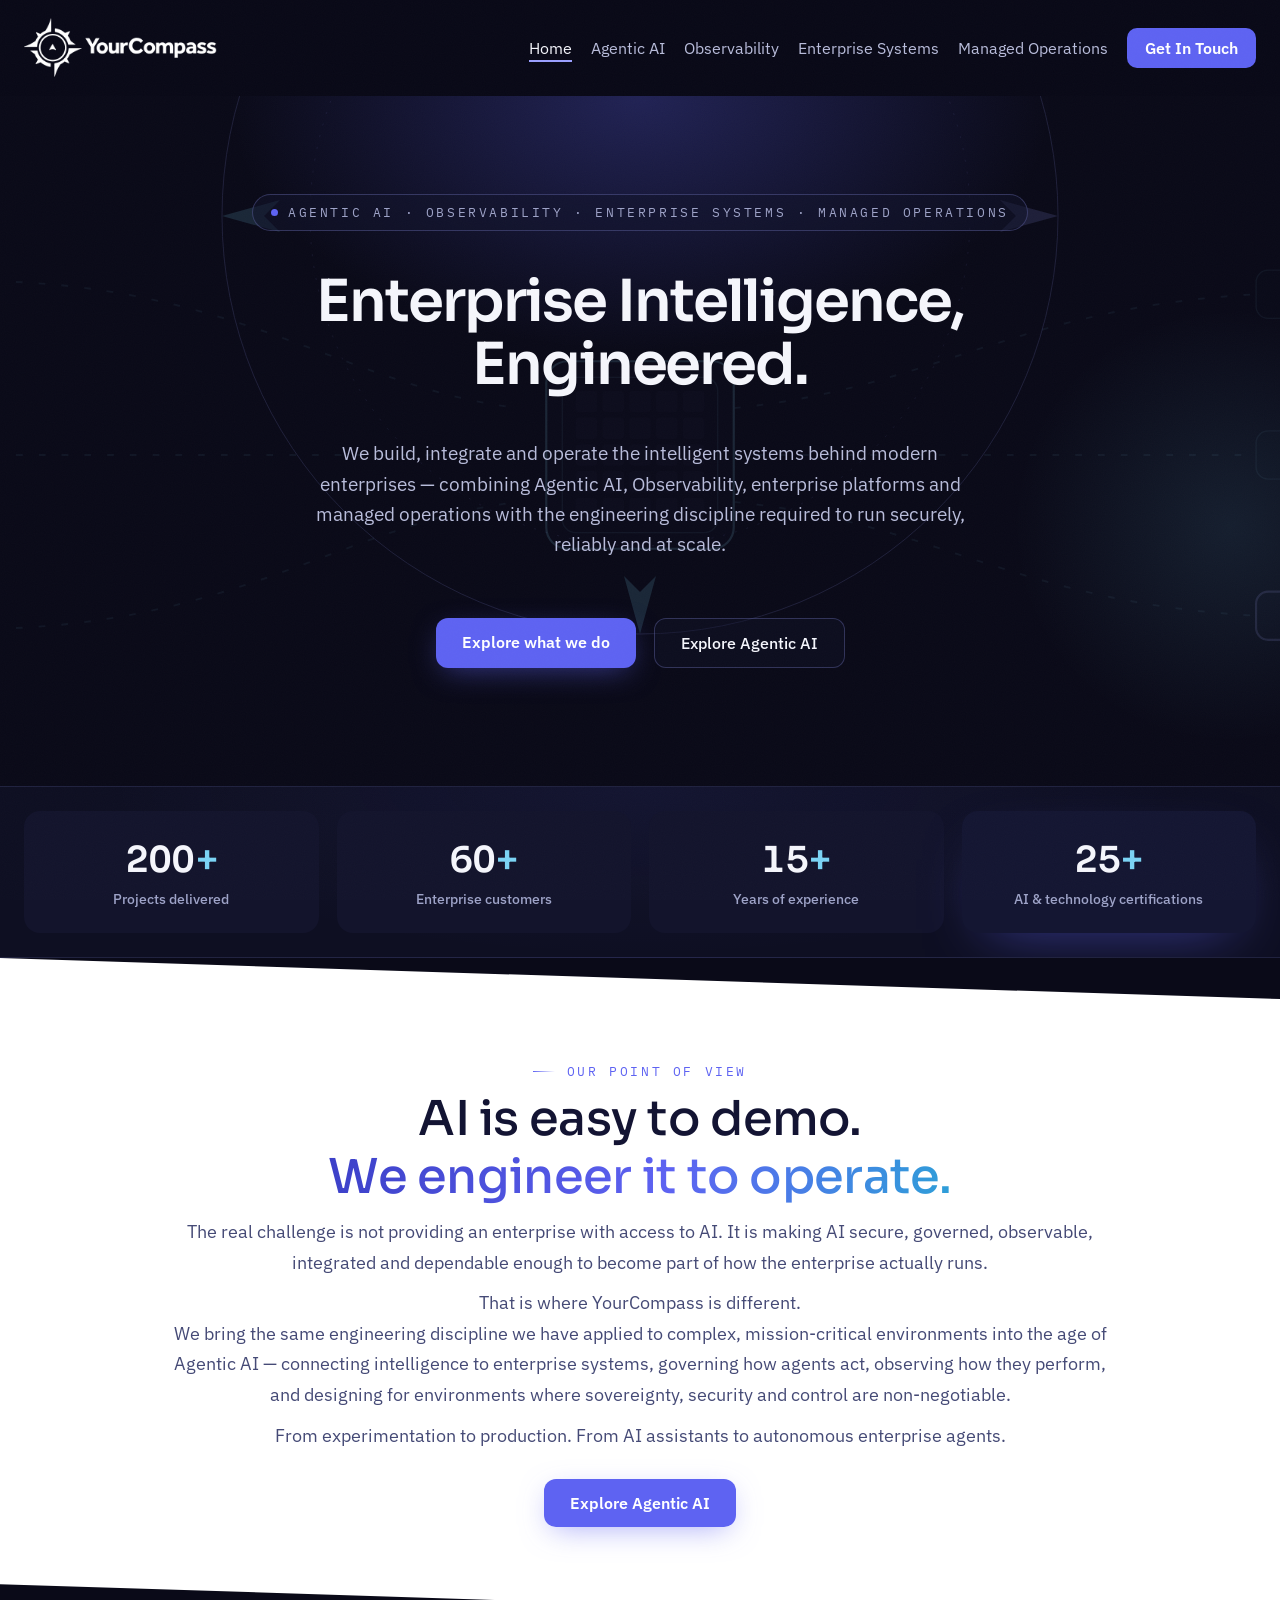
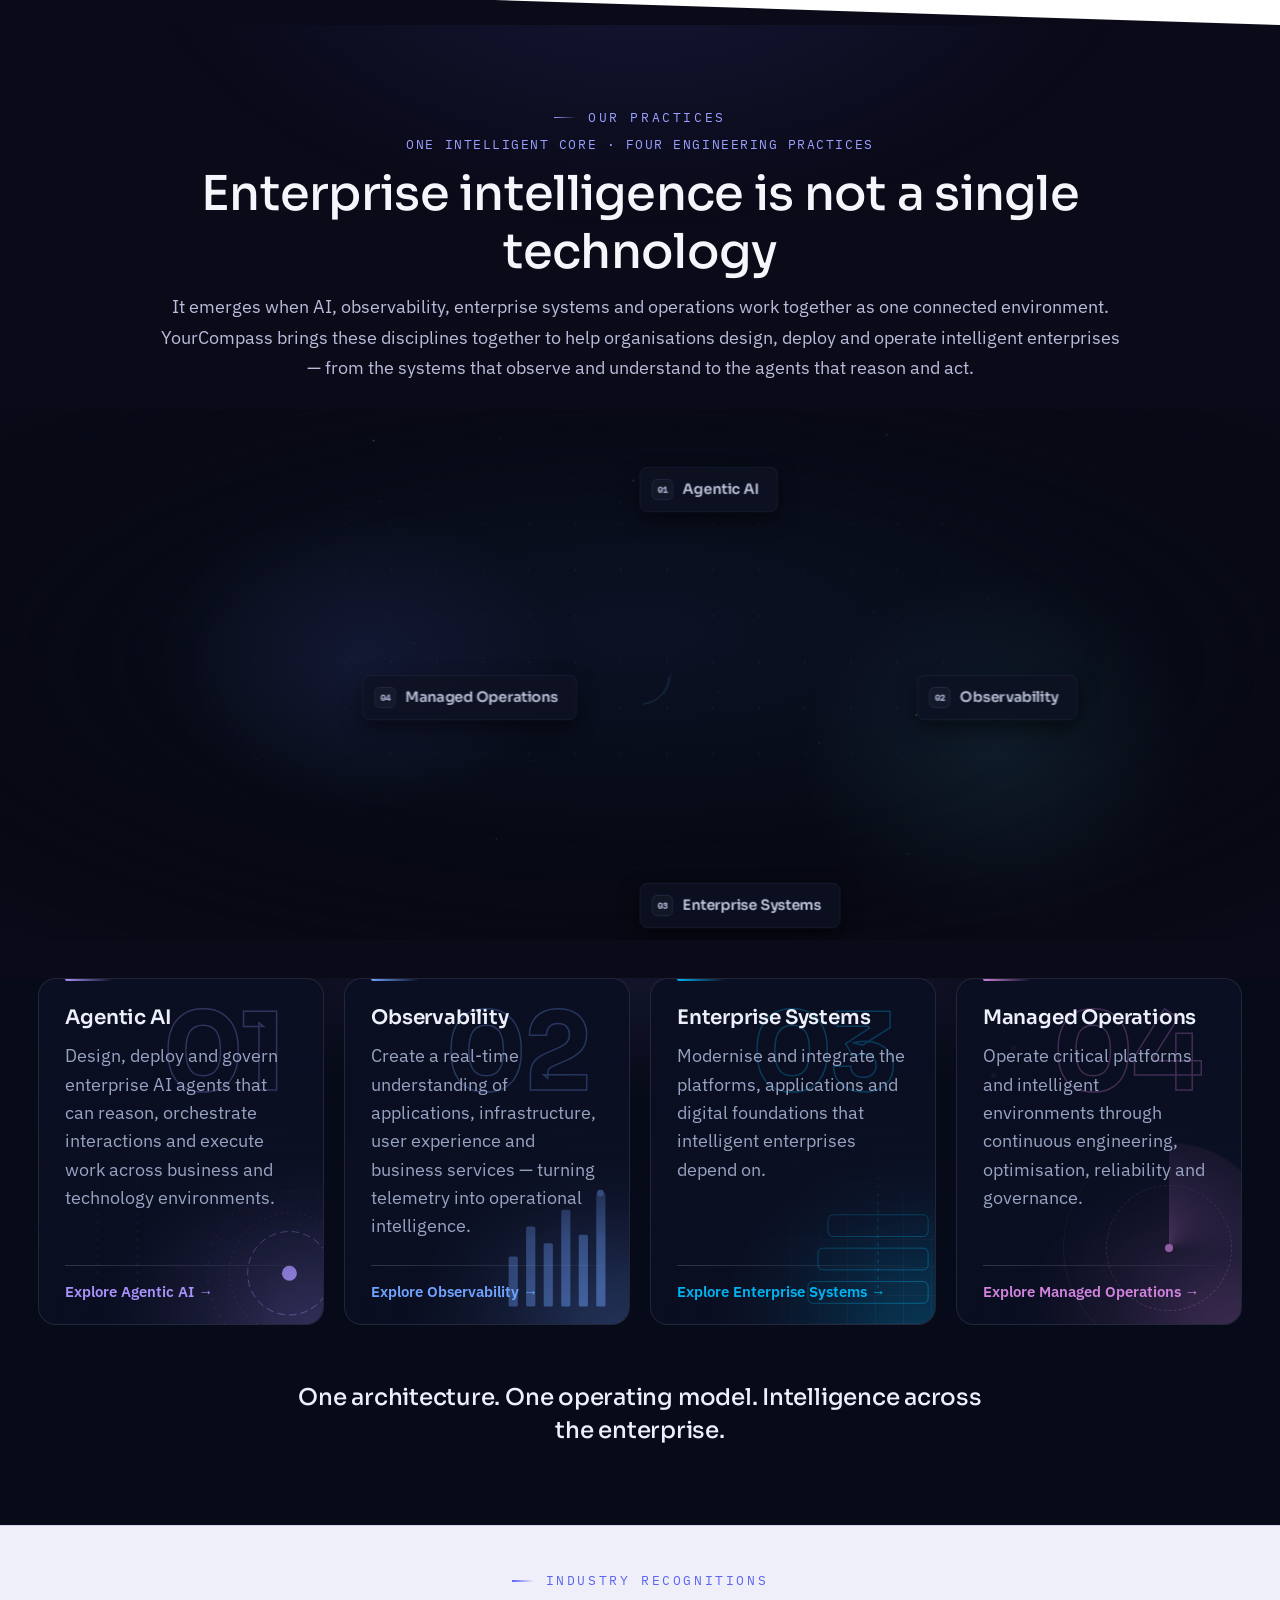
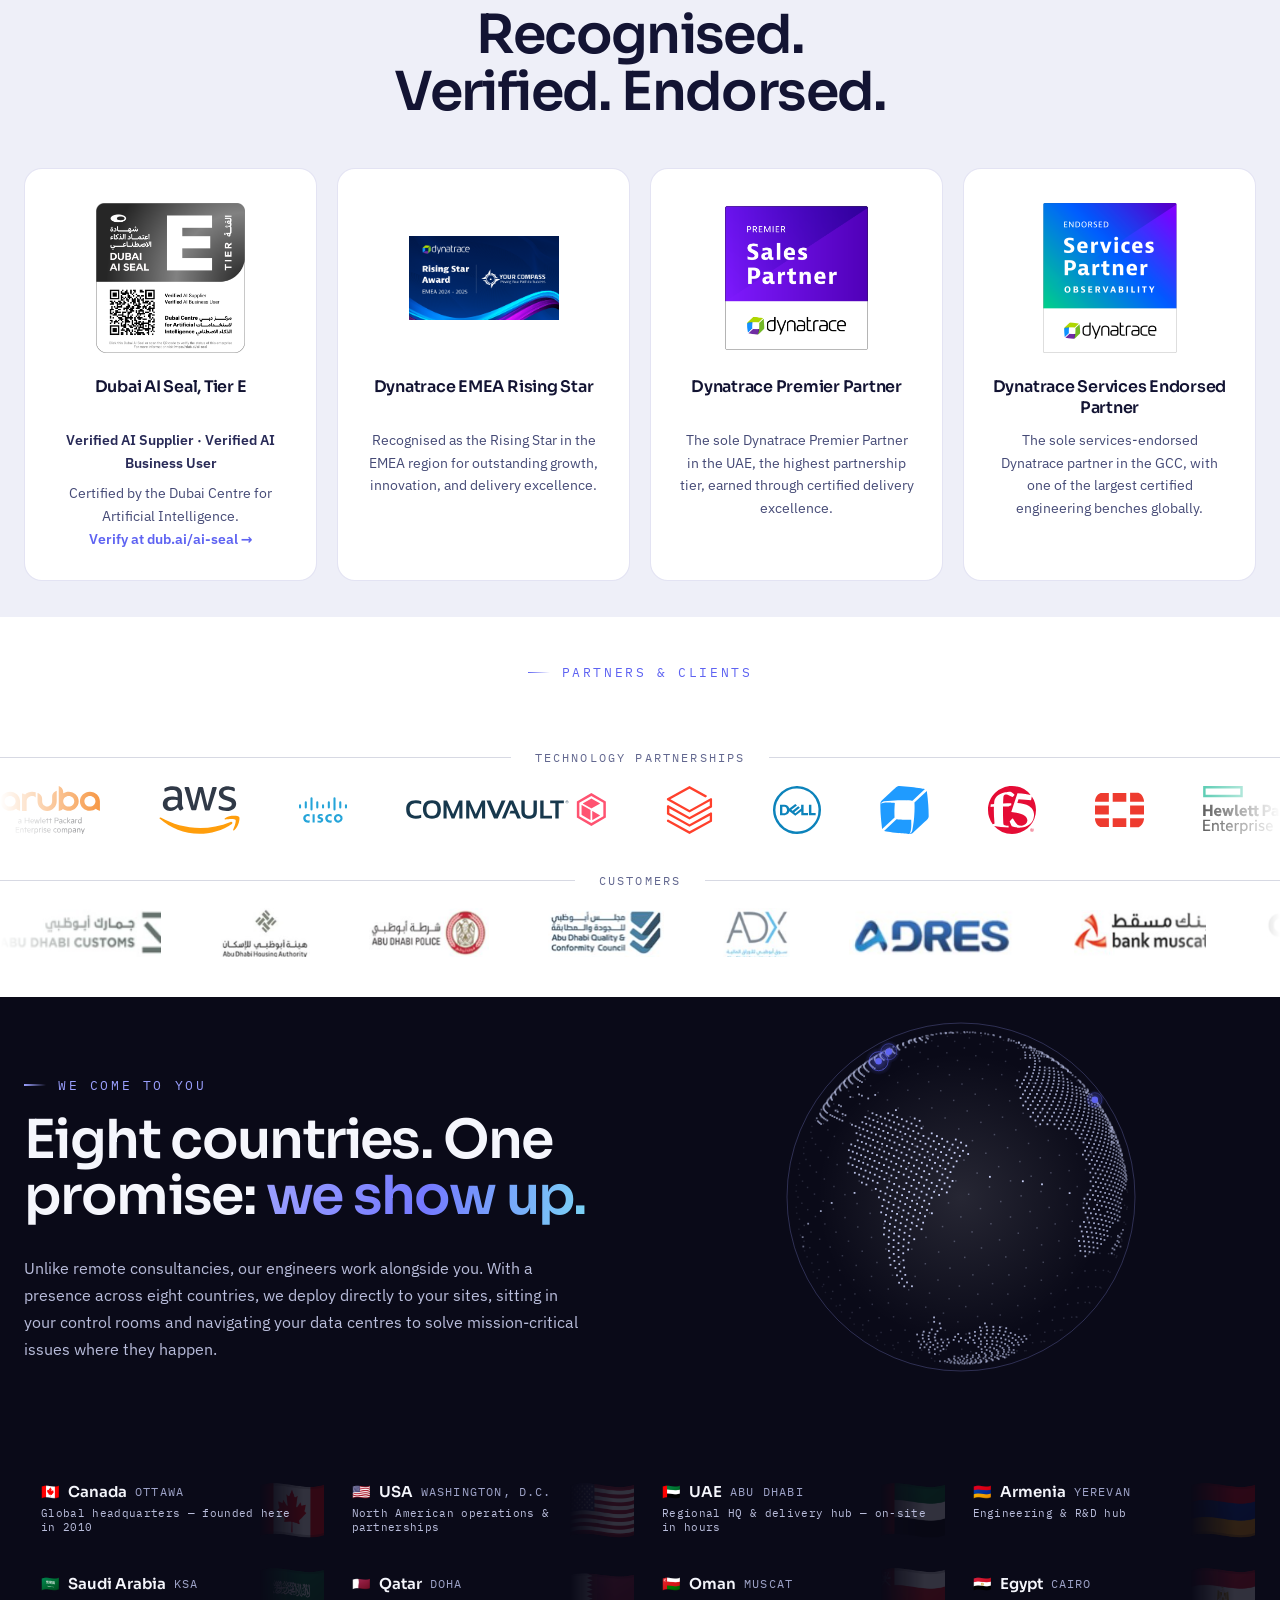
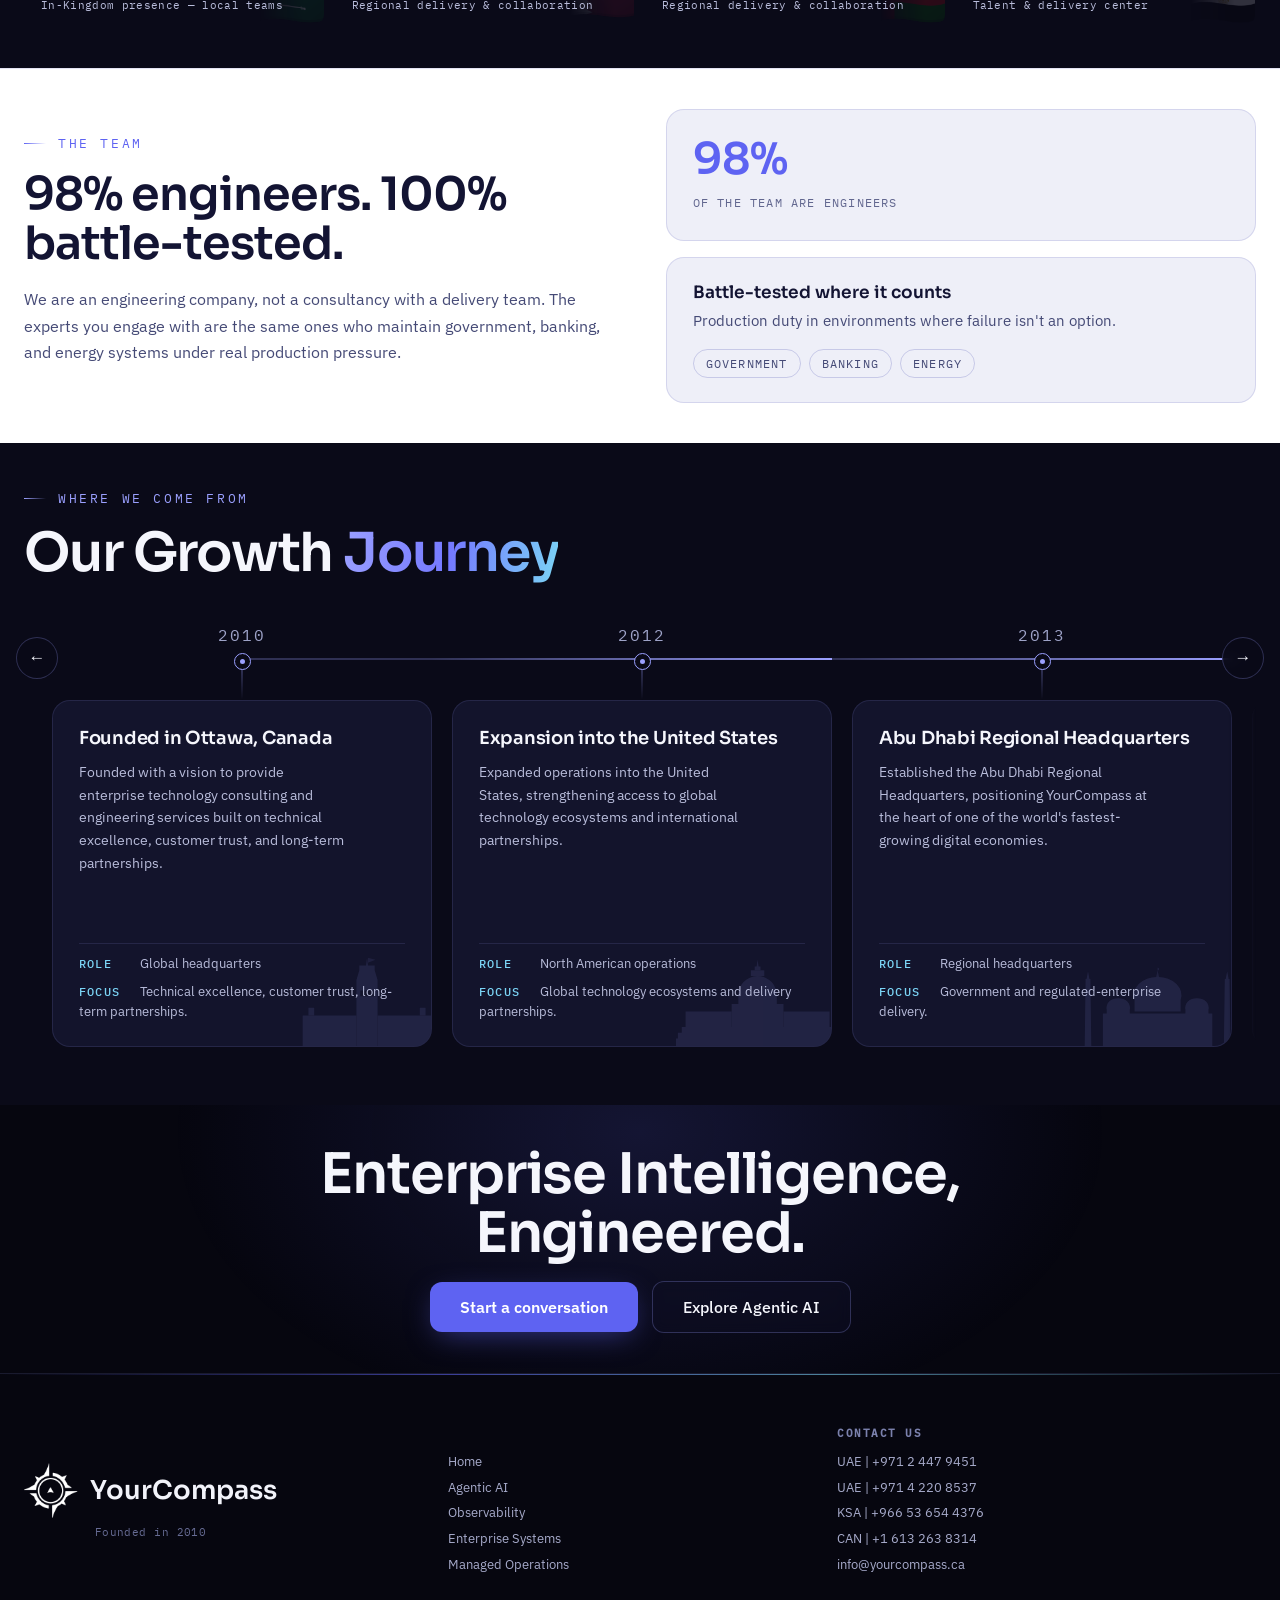
==== index.html @ 6c6e27e6 "Link hero CTA to Our Practices and scroll branch clicks to their pillar card Co-Authored-By: Claude " ====
<!DOCTYPE html>
<html lang="en">
<head>
<meta charset="utf-8">
<meta name="viewport" content="width=device-width, initial-scale=1">
<title>YourCompass, The AI-first systems integrator</title>
<link rel="icon" type="image/png" href="assets/favicon-tab.png">
<link rel="stylesheet" href="css/fonts.css">
<link rel="stylesheet" href="assets/css/main.css">
<link rel="stylesheet" href="assets/index/index.css">
<link rel="stylesheet" href="assets/index/compass.css">
</head>
<body>
<div id="prog" aria-hidden="true"></div>

<div class="page">

  <!-- ============ NAV ============ -->
  <header class="nav t-dark">
    <nav class="nav__inner">
      <a class="nav__brand" href="index.html">
        <img class="nav__logo" src="assets/logo.png" alt="YourCompass">
      </a>
      <div class="nav__spacer"></div>
      <div class="nav__links">
        <a class="nav__link nav__link--on" href="index.html">Home</a>
        <a class="nav__link" href="agentic-ai.html">Agentic AI</a>
        <a class="nav__link" href="observability.html">Observability</a>
        <a class="nav__link" href="enterprise-systems.html">Enterprise Systems</a>
        <a class="nav__link" href="managed-operations.html">Managed Operations</a>
        <a class="nav__cta" href="#close">Get In Touch</a>
      </div>
      <button class="nav__burger" type="button" data-burger aria-expanded="false" aria-controls="mnav" aria-label="Menu">
        <svg data-burger-open width="26" height="26" viewBox="0 0 20 20" aria-hidden="true">
          <path d="M3 5.5 H17 M3 10 H17 M3 14.5 H17" stroke-width="1.7" stroke-linecap="round" fill="none"></path>
        </svg>
        <svg data-burger-close width="26" height="26" viewBox="0 0 20 20" aria-hidden="true" hidden>
          <path d="M5 5 L15 15 M15 5 L5 15" stroke-width="1.7" stroke-linecap="round" fill="none"></path>
        </svg>
      </button>
    </nav>
    <div class="nav__panel" id="mnav" data-mpanel hidden>
      <div class="nav__panel-inner">
        <a class="nav__panel-link" href="index.html"><span>Home</span><span>&rarr;</span></a>
        <a class="nav__panel-link" href="agentic-ai.html"><span>Agentic AI</span><span>&rarr;</span></a>
        <a class="nav__panel-link" href="observability.html"><span>Observability</span><span>&rarr;</span></a>
        <a class="nav__panel-link" href="enterprise-systems.html"><span>Enterprise Systems</span><span>&rarr;</span></a>
        <a class="nav__panel-link" href="managed-operations.html"><span>Managed Operations</span><span>&rarr;</span></a>
        <a class="nav__panel-cta" href="#close">Get In Touch</a>
      </div>
    </div>
  </header>

  <!-- ============ 1.1 HERO ============ -->
  <section class="section t-dark" data-screen-label="1.1 Hero">
    <div class="hero__atmo" aria-hidden="true">
      <div class="hero__atmo-glow"></div>
      <div class="hero__atmo-glow2"></div>
        <!-- ornament: faint animated backdrop for the hero -->
        <div class="hero-orn hero-orn--bg" aria-hidden="true">

          <!-- scene A · agentic decision loop -->
          <div class="hero-orn__scene hero-orn__scene--a">
            <svg viewBox="0 0 1120 400" preserveAspectRatio="xMidYMid meet">
              <g class="orn-box">
                <rect x="20" y="52" width="40" height="36" rx="9"></rect>
                <rect x="20" y="182" width="40" height="36" rx="9"></rect>
                <rect x="20" y="312" width="40" height="36" rx="9"></rect>
              </g>
              <g class="orn-node">
                <circle cx="40" cy="70" r="3"></circle>
                <circle cx="40" cy="200" r="3"></circle>
                <circle cx="40" cy="330" r="3"></circle>
              </g>
              <g class="orn-wire">
                <path d="M60 70 C 260 70, 340 150, 470 165" stroke-dasharray="5 12" class="orn-dash" style="animation-duration:3.2s"></path>
                <path d="M60 200 C 240 200, 340 200, 470 200" stroke-dasharray="5 12" class="orn-dash" style="animation-duration:3.8s"></path>
                <path d="M60 330 C 260 330, 340 250, 470 235" stroke-dasharray="5 12" class="orn-dash" style="animation-duration:4.4s"></path>
              </g>
              <circle class="orn-travel" r="3.5" style="offset-path:path('M60 70 C 260 70, 340 150, 470 165')"></circle>
              <circle class="orn-travel" r="3.5" style="offset-path:path('M60 200 C 240 200, 340 200, 470 200'); animation-delay:2.3s"></circle>
              <circle class="orn-travel" r="3.5" style="offset-path:path('M60 330 C 260 330, 340 250, 470 235'); animation-delay:4.6s"></circle>

              <rect class="orn-chip" x="490" y="130" width="140" height="140" rx="16"></rect>
              <rect class="orn-ping" x="490" y="130" width="140" height="140" rx="16"></rect>
              <rect class="orn-inner" x="502" y="142" width="116" height="116" rx="10"></rect>
              <g data-orn-cells="5x5" data-x="512,532,552,572,592" data-y="152,172,192,212,232" data-size="16" data-step="0.15"></g>

              <g class="orn-wire">
                <path d="M630 165 C 780 150, 840 90, 1020 80" stroke-dasharray="5 12" class="orn-dash" style="animation-duration:3.4s"></path>
                <path d="M630 200 L 1020 200" stroke-dasharray="5 12" class="orn-dash" style="animation-duration:4s"></path>
                <path d="M630 235 C 780 250, 840 310, 1020 320" stroke-dasharray="5 12" class="orn-dash" style="animation-duration:4.6s"></path>
              </g>
              <circle class="orn-travel" r="3.5" style="offset-path:path('M630 165 C 780 150, 840 90, 1020 80'); animation-delay:3.4s"></circle>
              <circle class="orn-travel" r="3.5" style="offset-path:path('M630 200 L 1020 200'); animation-delay:1.1s"></circle>
              <circle class="orn-travel" r="3.5" style="offset-path:path('M630 235 C 780 250, 840 310, 1020 320'); animation-delay:5.7s"></circle>

              <g class="orn-box">
                <rect x="1020" y="62" width="72" height="36" rx="9"></rect>
                <rect x="1020" y="182" width="72" height="36" rx="9"></rect>
              </g>
              <circle class="orn-node" cx="1056" cy="80" r="3"></circle>
              <circle class="orn-node" cx="1056" cy="200" r="3"></circle>

              <rect class="orn-chip" x="1020" y="302" width="72" height="36" rx="9" style="stroke:var(--accent)"></rect>
              <rect class="orn-ping" x="1020" y="302" width="72" height="36" rx="9" style="animation-delay:1.8s"></rect>
              <circle class="orn-accent" cx="1056" cy="320" r="3"></circle>
            </svg>
          </div>

          <!-- scene B · observability dashboard -->
          <div class="hero-orn__scene hero-orn__scene--b">
            <svg viewBox="0 0 1120 400" preserveAspectRatio="xMidYMid meet">
              <rect class="orn-box" x="30" y="40" width="500" height="310" rx="14"></rect>
              <g class="orn-grid">
                <line x1="56" y1="120" x2="504" y2="120" stroke-dasharray="3 7"></line>
                <line x1="56" y1="200" x2="504" y2="200" stroke-dasharray="3 7"></line>
                <line x1="56" y1="280" x2="504" y2="280" stroke-dasharray="3 7"></line>
              </g>
              <line class="orn-accent-stroke orn-dash" x1="56" y1="96" x2="504" y2="96" stroke-dasharray="5 12" stroke-width="1.4" opacity=".6" style="animation-duration:4s"></line>
              <path class="orn-trace" d="M56 300 L120 262 L184 278 L248 212 L312 236 L376 108 L440 176 L504 148"></path>
              <circle class="orn-travel" r="4" style="offset-path:path('M56 300 L120 262 L184 278 L248 212 L312 236 L376 108 L440 176 L504 148'); animation-duration:6s"></circle>
              <circle class="orn-accent" cx="376" cy="108" r="4"></circle>
              <circle class="orn-ping" cx="376" cy="108" r="9" style="animation-duration:3s"></circle>

              <rect class="orn-box" x="560" y="40" width="250" height="100" rx="12"></rect>
              <path class="orn-trace" d="M584 116 L620 98 L656 106 L692 78 L728 90 L764 66 L786 74" stroke-width="1.6"></path>
              <circle class="orn-accent orn-pulse" cx="584" cy="62" r="3.5"></circle>

              <rect class="orn-box" x="830" y="40" width="250" height="100" rx="12"></rect>
              <path class="orn-trace" d="M854 92 L890 104 L926 84 L962 96 L998 72 L1034 88 L1056 80" stroke-width="1.6"></path>
              <circle class="orn-node orn-pulse" cx="854" cy="62" r="3.5" style="animation-delay:1.1s"></circle>

              <rect class="orn-box" x="560" y="170" width="250" height="180" rx="12"></rect>
              <g>
                <rect class="orn-bar orn-bar--accent" x="584" y="216" width="18" height="110" rx="4"></rect>
                <rect class="orn-bar orn-bar--node" x="612" y="216" width="18" height="110" rx="4" style="animation-delay:.3s"></rect>
                <rect class="orn-bar orn-bar--accent" x="640" y="216" width="18" height="110" rx="4" style="animation-delay:.6s"></rect>
                <rect class="orn-bar orn-bar--node" x="668" y="216" width="18" height="110" rx="4" style="animation-delay:.9s"></rect>
                <rect class="orn-bar orn-bar--accent" x="696" y="216" width="18" height="110" rx="4" style="animation-delay:1.2s"></rect>
                <rect class="orn-bar orn-bar--node" x="724" y="216" width="18" height="110" rx="4" style="animation-delay:1.5s"></rect>
                <rect class="orn-bar orn-bar--accent" x="752" y="216" width="18" height="110" rx="4" style="animation-delay:1.8s"></rect>
                <rect class="orn-bar orn-bar--node" x="780" y="216" width="14" height="110" rx="4" style="animation-delay:2.1s"></rect>
              </g>
              <line class="orn-inner" x1="576" y1="326" x2="794" y2="326" stroke-width="1.4"></line>

              <rect class="orn-box" x="830" y="170" width="250" height="180" rx="12"></rect>
              <circle class="orn-inner" cx="955" cy="260" r="52" stroke-width="10"></circle>
              <circle cx="955" cy="260" r="52" fill="none" stroke="var(--accent)" stroke-width="10" stroke-linecap="round" stroke-dasharray="120 207" opacity=".7" style="transform-box:fill-box; transform-origin:center; animation:v4Spin 14s linear infinite"></circle>
              <circle class="orn-node" cx="955" cy="260" r="4"></circle>
            </svg>
          </div>

          <!-- scene C · fleet management -->
          <div class="hero-orn__scene hero-orn__scene--c">
            <svg viewBox="0 0 1120 400" preserveAspectRatio="xMidYMid meet">
              <rect class="orn-chip" x="40" y="160" width="84" height="84" rx="14"></rect>
              <rect class="orn-ping" x="40" y="160" width="84" height="84" rx="14"></rect>
              <rect class="orn-inner" x="52" y="172" width="60" height="60" rx="8"></rect>
              <circle class="orn-accent orn-pulse" cx="82" cy="202" r="4" style="animation-duration:2.4s"></circle>

              <g class="orn-wire">
                <path d="M124 176 C 380 60, 640 140, 1030 100" stroke-dasharray="5 12" class="orn-dash"></path>
                <path d="M124 202 C 420 240, 700 180, 1030 218" stroke-dasharray="5 12" class="orn-dash" style="animation-duration:4.2s"></path>
                <path d="M124 228 C 400 350, 720 300, 1030 330" stroke-dasharray="5 12" class="orn-dash" style="animation-duration:4.8s"></path>
              </g>
              <rect class="orn-travel" x="-8" y="-5" width="16" height="10" rx="3" style="offset-path:path('M124 176 C 380 60, 640 140, 1030 100'); animation-duration:8s"></rect>
              <rect class="orn-travel orn-travel--node" x="-8" y="-5" width="16" height="10" rx="3" style="offset-path:path('M124 202 C 420 240, 700 180, 1030 218'); animation-duration:8s; animation-delay:2.7s"></rect>
              <rect class="orn-travel" x="-8" y="-5" width="16" height="10" rx="3" style="offset-path:path('M124 228 C 400 350, 720 300, 1030 330'); animation-duration:8s; animation-delay:5.4s"></rect>

              <g class="orn-box">
                <circle cx="1044" cy="100" r="12"></circle>
                <circle cx="1044" cy="218" r="12"></circle>
                <circle cx="1044" cy="330" r="12"></circle>
              </g>
              <circle class="orn-node" cx="1044" cy="100" r="4"></circle>
              <circle class="orn-accent" cx="1044" cy="218" r="4"></circle>
              <circle class="orn-node" cx="1044" cy="330" r="4"></circle>
              <circle class="orn-ping" cx="1044" cy="218" r="12" style="animation-delay:1.6s"></circle>

              <g class="orn-node" opacity=".55">
                <circle cx="380" cy="105" r="3"></circle>
                <circle cx="640" cy="128" r="3"></circle>
                <circle cx="560" cy="207" r="3"></circle>
                <circle cx="420" cy="318" r="3"></circle>
                <circle cx="760" cy="310" r="3"></circle>
              </g>
            </svg>
          </div>

          <!-- scene D · storage management -->
          <div class="hero-orn__scene hero-orn__scene--d">
            <svg viewBox="0 0 1120 400" preserveAspectRatio="xMidYMid meet">
              <g class="orn-box">
                <rect x="50" y="84" width="170" height="40" rx="9"></rect>
                <rect x="50" y="138" width="170" height="40" rx="9"></rect>
                <rect x="50" y="192" width="170" height="40" rx="9"></rect>
                <rect x="50" y="246" width="170" height="40" rx="9"></rect>
              </g>
              <g opacity=".6">
                <rect class="orn-fillbar orn-fillbar--accent" x="64" y="100" width="120" height="8" rx="4"></rect>
                <rect class="orn-fillbar orn-fillbar--node" x="64" y="154" width="120" height="8" rx="4" style="animation-delay:.7s"></rect>
                <rect class="orn-fillbar orn-fillbar--accent" x="64" y="208" width="120" height="8" rx="4" style="animation-delay:1.4s"></rect>
                <rect class="orn-fillbar orn-fillbar--node" x="64" y="262" width="120" height="8" rx="4" style="animation-delay:2.1s"></rect>
              </g>
              <g class="orn-node">
                <circle cx="200" cy="104" r="3"></circle><circle cx="200" cy="158" r="3"></circle>
                <circle cx="200" cy="212" r="3"></circle><circle cx="200" cy="266" r="3"></circle>
              </g>

              <g class="orn-box">
                <rect x="900" y="84" width="170" height="40" rx="9"></rect>
                <rect x="900" y="138" width="170" height="40" rx="9"></rect>
                <rect x="900" y="192" width="170" height="40" rx="9"></rect>
                <rect x="900" y="246" width="170" height="40" rx="9"></rect>
              </g>
              <g opacity=".6">
                <rect class="orn-fillbar orn-fillbar--node" x="914" y="100" width="120" height="8" rx="4" style="animation-delay:.35s"></rect>
                <rect class="orn-fillbar orn-fillbar--accent" x="914" y="154" width="120" height="8" rx="4" style="animation-delay:1.05s"></rect>
                <rect class="orn-fillbar orn-fillbar--node" x="914" y="208" width="120" height="8" rx="4" style="animation-delay:1.75s"></rect>
                <rect class="orn-fillbar orn-fillbar--accent" x="914" y="262" width="120" height="8" rx="4" style="animation-delay:2.45s"></rect>
              </g>
              <g class="orn-node">
                <circle cx="1050" cy="104" r="3"></circle><circle cx="1050" cy="158" r="3"></circle>
                <circle cx="1050" cy="212" r="3"></circle><circle cx="1050" cy="266" r="3"></circle>
              </g>

              <rect class="orn-chip" x="505" y="130" width="110" height="110" rx="14"></rect>
              <rect class="orn-ping" x="505" y="130" width="110" height="110" rx="14" style="animation-delay:.9s"></rect>
              <rect class="orn-inner" x="517" y="142" width="86" height="86" rx="8"></rect>
              <g data-orn-cells="3x3" data-x="523,549,575" data-y="148,174,200" data-size="16" data-step="0.2"></g>

              <g class="orn-wire">
                <path d="M220 104 C 360 110, 420 150, 505 165" stroke-dasharray="5 12" class="orn-dash" style="animation-duration:3.4s"></path>
                <path d="M220 212 C 360 210, 420 200, 505 195" stroke-dasharray="5 12" class="orn-dash" style="animation-duration:4s"></path>
                <path d="M615 165 C 700 150, 760 110, 900 104" stroke-dasharray="5 12" class="orn-dash" style="animation-duration:3.7s"></path>
                <path d="M615 195 C 700 200, 760 210, 900 212" stroke-dasharray="5 12" class="orn-dash" style="animation-duration:4.3s"></path>
                <path d="M220 266 C 400 290, 700 290, 900 266" stroke-dasharray="5 12" class="orn-dash" style="animation-duration:5s"></path>
              </g>
              <circle class="orn-travel" r="3.5" style="offset-path:path('M220 104 C 360 110, 420 150, 505 165')"></circle>
              <circle class="orn-travel orn-travel--node" r="3.5" style="offset-path:path('M220 212 C 360 210, 420 200, 505 195'); animation-delay:2.1s"></circle>
              <circle class="orn-travel" r="3.5" style="offset-path:path('M615 165 C 700 150, 760 110, 900 104'); animation-delay:3.6s"></circle>
              <circle class="orn-travel orn-travel--node" r="3.5" style="offset-path:path('M220 266 C 400 290, 700 290, 900 266'); animation-duration:9s; animation-delay:1.2s"></circle>
            </svg>
          </div>

        </div>
      <div class="hero__ring">
        <svg viewBox="0 0 840 840" fill="none">
          <circle cx="420" cy="420" r="418" stroke="#9BA0FF" stroke-width="1"></circle>
          <circle cx="420" cy="420" r="330" stroke="#9BA0FF" stroke-width=".6" stroke-dasharray="2 10"></circle>
          <path d="M420 2 L436 60 L420 44 L404 60 Z" fill="#9BA0FF"></path>
          <path d="M420 838 L404 780 L420 796 L436 780 Z" fill="#7BD4F5"></path>
          <path d="M2 420 L60 404 L44 420 L60 436 Z" fill="#7BD4F5"></path>
          <path d="M838 420 L780 436 L796 420 L780 404 Z" fill="#9BA0FF"></path>
        </svg>
      </div>
    </div>
    <div class="hero__inner">
      <div class="hero__copy">
        <div class="hero__eyebrow">
          <span class="hero__eyebrow-dot"></span>
          Agentic AI &middot; Observability &middot; Enterprise Systems &middot; Managed Operations
        </div>

        <h1 class="hero__h1">Enterprise Intelligence,<br><span class="hero__line2">Engineered.</span></h1>

        <p class="hero__sub">We build, integrate and operate the intelligent systems behind modern enterprises — combining Agentic AI, Observability, enterprise platforms and managed operations with the engineering discipline required to run securely, reliably and at scale.</p>

        <div class="hero__ctas">
          <a class="btn-primary" href="#practices" data-page-cta>Explore what we do</a>
          <a class="btn-ghost" href="agentic-ai.html">Explore Agentic AI</a>
        </div>

      </div>

    </div>
  </section>

  <!-- ============ 1.2 REFRAME ============ -->

  <!-- ============ 1.1b PROOF BAND ============ -->
  <section class="section statband t-dark" data-screen-label="1.1b Proof">
    <div class="wrap statband__grid">
      <div class="stat" data-reveal>
        <div class="stat__num"><span data-count="200">0</span><em>+</em></div>
        <div class="stat__lbl">Projects delivered</div>
      </div>
      <div class="stat" data-reveal data-d="70">
        <div class="stat__num"><span data-count="60">0</span><em>+</em></div>
        <div class="stat__lbl">Enterprise customers</div>
      </div>
      <div class="stat" data-reveal data-d="140">
        <div class="stat__num"><span data-count="15">0</span><em>+</em></div>
        <div class="stat__lbl">Years of experience</div>
      </div>
      <div class="stat stat--feature" data-reveal data-d="210">
        <div class="stat__num"><span data-count="25">0</span><em>+</em></div>
        <div class="stat__lbl">AI & technology certifications</div>
      </div>
    </div>
  </section>

  <!-- ============ 1.2a THE REFRAME ============ -->
  <section class="section reframe reframe--statement t-white" data-screen-label="1.2a The reframe">
    <div class="reframe__inner">
      <div class="kicker" data-reveal>Our point of view</div>
      <h2 class="reframe__h2" data-wordsplit>AI is easy to demo.<br><em>We engineer it to operate.</em></h2>
      <p class="reframe__body" data-reveal data-d="200">The real challenge is not providing an enterprise with access to AI. It is making AI secure, governed, observable, integrated and dependable enough to become part of how the enterprise actually runs.</p>
      <p class="reframe__body reframe__bridge" data-reveal data-d="300">That is where YourCompass is different.</p>
      <p class="reframe__body" data-reveal data-d="400">We bring the same engineering discipline we have applied to complex, mission-critical environments into the age of Agentic AI — connecting intelligence to enterprise systems, governing how agents act, observing how they perform, and designing for environments where sovereignty, security and control are non-negotiable.</p>
      <p class="reframe__body reframe__bridge" data-reveal data-d="500">From experimentation to production. From AI assistants to autonomous enterprise agents.</p>
      <div class="reframe__cta" data-reveal data-d="600">
        <a class="btn-primary" href="agentic-ai.html">Explore Agentic AI</a>
      </div>
    </div>
  </section>

  <section class="section reframe t-dark" id="practices" data-screen-label="1.2b Intelligent core">
    <div class="glow reframe__glow" data-plx="0.05"></div>
    <div class="reframe__inner">
      <div class="kicker" data-reveal>Our Practices</div>
      <div class="reframe__tagline" data-reveal data-d="80">One Intelligent Core &middot; Four Engineering Practices</div>
      <h2 class="reframe__h2" data-wordsplit>Enterprise intelligence is not a single technology</h2>
      <p class="reframe__body" data-reveal data-d="200">It emerges when AI, observability, enterprise systems and operations work together as one connected environment.</p>
      <p class="reframe__body" data-reveal data-d="260">YourCompass brings these disciplines together to help organisations design, deploy and operate intelligent enterprises — from the systems that observe and understand to the agents that reason and act.</p>
    </div>

    <div class="core-rose ic-stage" id="compass" data-compass>
      <div class="ic-bg" aria-hidden="true"></div>
      <div class="ic-grid" aria-hidden="true"></div>
      <div class="ic-box">
        <div class="ic-scaler"></div>
      </div>
      <div class="ic-labels"></div>
      <div class="ic-tip" aria-hidden="true"></div>
    </div>

  </section>

  <div class="pillars">
    <div class="pillars__glow" aria-hidden="true"></div>
    <div class="pillars__grid">

      <a class="pillar-card pillar-card--foundry practice" href="agentic-ai.html" data-reveal>
        <div class="pillar-card__art" aria-hidden="true">
          <div class="pillar-card__art-glow"></div>
          <svg class="pillar-card__art-svg" viewBox="0 0 340 452" preserveAspectRatio="xMidYMid slice" focusable="false">
            <g fill="none" stroke="var(--accent)">
              <line class="art-rail" x1="70" y1="10" x2="70" y2="392" stroke-width="1" stroke-dasharray="3 7" opacity=".35"/>
              <line class="art-rail" x1="118" y1="10" x2="118" y2="392" stroke-width="1" stroke-dasharray="3 7" opacity=".35"/>
              <circle class="art-core-orbit" cx="300" cy="372" r="98" stroke-width="1" stroke-dasharray="2 9" opacity=".3"/>
              <circle class="art-core-ring" cx="300" cy="372" r="72" stroke-width="1" stroke-dasharray="1 6" opacity=".5"/>
              <circle class="art-core-ring-in" cx="300" cy="372" r="50" stroke-width="1" stroke-dasharray="9 5" opacity=".6"/>
            </g>
            <circle class="art-rail-part" cx="70" cy="10" r="3" fill="var(--accent)"/>
            <circle class="art-rail-part art-rail-part--lag" cx="118" cy="10" r="3" fill="var(--accent)"/>
            <circle class="art-core-pulse" cx="300" cy="372" r="9" fill="var(--accent)"/>
          </svg>
          <div class="pillar-card__scrim"></div>
        </div>
        <span class="pillar-card__hairline" aria-hidden="true"></span>
        <div class="pillar-card__body">
          <span class="pillar-card__eyebrow" aria-hidden="true">01</span>
          <h3 class="pillar-card__title">Agentic AI</h3>
          <p class="pillar-card__text">Design, deploy and govern enterprise AI agents that can reason, orchestrate interactions and execute work across business and technology environments.</p>
          <div class="pillar-card__spacer"></div>
          <div class="pillar-card__rule" aria-hidden="true"></div>
          <span class="pillar-card__link">Explore Agentic AI&nbsp;<span aria-hidden="true">&rarr;</span></span>
        </div>
      </a>

      <a class="pillar-card pillar-card--observability practice" href="observability.html" data-reveal data-d="90">
        <div class="pillar-card__art" aria-hidden="true">
          <div class="pillar-card__art-glow"></div>
          <svg class="pillar-card__art-svg" viewBox="0 0 340 452" preserveAspectRatio="xMidYMid slice" focusable="false">
            <line class="art-scan" x1="0" y1="0" x2="0" y2="452" stroke="var(--accent)" stroke-width="2" opacity="0"/>
            <g fill="var(--accent)">
              <rect class="art-bar" x="196" y="352" width="11" height="60" rx="2" opacity=".55"/>
              <rect class="art-bar" x="217" y="316" width="11" height="96" rx="2" opacity=".55"/>
              <rect class="art-bar" x="238" y="336" width="11" height="76" rx="2" opacity=".55"/>
              <rect class="art-bar" x="259" y="296" width="11" height="116" rx="2" opacity=".55"/>
              <rect class="art-bar" x="280" y="326" width="11" height="86" rx="2" opacity=".55"/>
              <rect class="art-bar" x="301" y="276" width="11" height="136" rx="2" opacity=".55"/>
            </g>
            <circle class="art-ping" cx="306" cy="276" r="4" fill="var(--accent)"/>
          </svg>
          <div class="pillar-card__scrim"></div>
        </div>
        <span class="pillar-card__hairline" aria-hidden="true"></span>
        <div class="pillar-card__body">
          <span class="pillar-card__eyebrow" aria-hidden="true">02</span>
          <h3 class="pillar-card__title">Observability</h3>
          <p class="pillar-card__text">Create a real-time understanding of applications, infrastructure, user experience and business services — turning telemetry into operational intelligence.</p>
          <div class="pillar-card__spacer"></div>
          <div class="pillar-card__rule" aria-hidden="true"></div>
          <span class="pillar-card__link">Explore Observability&nbsp;<span aria-hidden="true">&rarr;</span></span>
        </div>
      </a>

      <a class="pillar-card pillar-card--enterprise practice" id="enterprise" href="enterprise-systems.html" data-reveal data-d="180">
        <div class="pillar-card__art" aria-hidden="true">
          <div class="pillar-card__art-glow"></div>
          <div class="pillar-card__blueprint"></div>
          <svg class="pillar-card__art-svg" viewBox="0 0 340 452" preserveAspectRatio="xMidYMid slice" focusable="false">
            <g fill="none" stroke="var(--accent)">
              <line class="art-connector" x1="272" y1="256" x2="272" y2="398" stroke-width="1" stroke-dasharray="4 6" opacity=".5"/>
              <rect class="art-layer" x="188" y="382" width="144" height="26" rx="6" opacity=".55"/>
              <rect class="art-layer art-layer--2" x="200" y="342" width="132" height="26" rx="6" opacity=".55"/>
              <rect class="art-layer art-layer--3" x="212" y="302" width="120" height="26" rx="6" opacity=".55"/>
            </g>
          </svg>
          <div class="pillar-card__scrim"></div>
        </div>
        <span class="pillar-card__hairline" aria-hidden="true"></span>
        <div class="pillar-card__body">
          <span class="pillar-card__eyebrow" aria-hidden="true">03</span>
          <h3 class="pillar-card__title">Enterprise Systems</h3>
          <p class="pillar-card__text">Modernise and integrate the platforms, applications and digital foundations that intelligent enterprises depend on.</p>
          <div class="pillar-card__spacer"></div>
          <div class="pillar-card__rule" aria-hidden="true"></div>
          <span class="pillar-card__link">Explore Enterprise Systems&nbsp;<span aria-hidden="true">&rarr;</span></span>
        </div>
      </a>

      <a class="pillar-card pillar-card--managed practice" id="managed" href="managed-operations.html" data-reveal data-d="270">
        <div class="pillar-card__art" aria-hidden="true">
          <div class="pillar-card__art-glow"></div>
          <svg class="pillar-card__art-svg" viewBox="0 0 340 452" preserveAspectRatio="xMidYMid slice" focusable="false">
            <line class="art-pulse" x1="24" y1="54" x2="132" y2="54" stroke="var(--accent)" stroke-width="1" stroke-dasharray="6 6" opacity=".4" fill="none"/>
          </svg>
          <div class="pillar-card__radar">
            <div class="pillar-card__radar-sweep"></div>
            <div class="pillar-card__radar-ring"></div>
            <div class="pillar-card__radar-core"></div>
          </div>
          <span class="art-shift-dot" style="top:38px;left:26px;"></span>
          <span class="art-shift-dot art-shift-dot--2" style="top:66px;left:54px;"></span>
          <span class="art-shift-dot art-shift-dot--3" style="top:94px;left:34px;"></span>
          <div class="pillar-card__scrim"></div>
        </div>
        <span class="pillar-card__hairline" aria-hidden="true"></span>
        <div class="pillar-card__body">
          <span class="pillar-card__eyebrow" aria-hidden="true">04</span>
          <h3 class="pillar-card__title">Managed Operations</h3>
          <p class="pillar-card__text">Operate critical platforms and intelligent environments through continuous engineering, optimisation, reliability and governance.</p>
          <div class="pillar-card__spacer"></div>
          <div class="pillar-card__rule" aria-hidden="true"></div>
          <span class="pillar-card__link">Explore Managed Operations&nbsp;<span aria-hidden="true">&rarr;</span></span>
        </div>
      </a>

    </div>

    <p class="pillars__statement" data-reveal>One architecture. One operating model. Intelligence across the enterprise.</p>
  </div>

  <!-- ============ 1.3 JOURNEY ============ -->
  <!-- ============ 1.4 COMPASS-ROSE HUB ============ -->
  <!-- ============ 1.6 DEMOS ============ -->
  <section class="section demos t-light" id="demos" data-screen-label="1.6 Demos" hidden>
    <div class="wrap">
      <div class="demos__head">
        <div class="demos__head-copy">
          <div class="kicker" data-reveal>See it working</div>
          <h2 class="h2" data-reveal>Don't take our word for it. Watch it at work.</h2>
        </div>
        <a class="demos__all" href="#demos" data-reveal>All demos &amp; experiences &rarr;</a>
      </div>

      <div class="demos__grid">
        <article class="demo" data-demo="1" data-reveal>
          <div class="demo__frame">
            <div class="demo__tag">ANNOTATED SLIDESHOW &middot; <span data-demo-count>FRAME 1 / 3</span></div>
            <div class="demo__caption">
              <div class="demo__caption-kicker">THE AGENT DOES</div>
              <p data-demo-note></p>
            </div>
          </div>
          <div class="demo__body">
            <div class="demo__controls">
              <div class="demo__dots" data-demo-dots style="display:contents"></div>
              <button class="demo__next" type="button" data-demo-next>NEXT FRAME &rarr;</button>
            </div>
            <h3>Incident detected, diagnosed, and resolved before anyone was paged</h3>
            <p class="demo__meta">Built for a government entity in the UAE &middot; identity stripped</p>
            <span class="badge badge--ok">&#10003; VERIFIED &middot; 55% average MTTR reduction across engagements</span>
          </div>
        </article>

        <article class="demo" data-demo="2" data-reveal data-d="130">
          <div class="demo__frame">
            <div class="demo__tag">ANNOTATED SLIDESHOW &middot; <span data-demo-count>FRAME 1 / 3</span></div>
            <div class="demo__caption">
              <div class="demo__caption-kicker">THE AGENT DOES</div>
              <p data-demo-note></p>
            </div>
          </div>
          <div class="demo__body">
            <div class="demo__controls">
              <div class="demo__dots" data-demo-dots style="display:contents"></div>
              <button class="demo__next" type="button" data-demo-next>NEXT FRAME &rarr;</button>
            </div>
            <h3>A service request handled end-to-end, humans approve, not type</h3>
            <p class="demo__meta">Built for a banking client in the GCC &middot; identity stripped</p>
          </div>
        </article>
      </div>
    </div>
  </section>

  <!-- ============ 1.6b SHOWCASE ============ -->
  <section class="section showcase t-dark" id="showcase" data-screen-label="1.6b Showcase" style="display:none">
    <div class="glow showcase__glow" data-plx="0.03"></div>

    <div class="wrap showcase__wrap">
      <div class="showcase__head" data-reveal>
        <div class="showcase__head-copy">
          <div class="kicker">Showcase</div>
          <h3 class="showcase__h3">Don't take our word for it. Watch it at work.</h3>
        </div>
        <div class="showcase__nav">
          <div class="showcase__nav-row">
            <span class="showcase__count"><b data-reel-num>01</b> / <span data-reel-total>06</span></span>
            <div style="display:flex; gap:10px">
              <button class="showcase__arrow" type="button" data-reel-prev aria-label="Previous demo">&larr;</button>
              <button class="showcase__arrow" type="button" data-reel-next aria-label="Next demo">&rarr;</button>
            </div>
          </div>
        </div>
      </div>

      <div class="showfilter" data-reel-filters role="group" aria-label="Filter demos by business domain" data-reveal data-d="80"></div>

      <div class="showfilter__select-wrap" data-reveal data-d="80">
        <select class="showfilter__select" data-reel-filter-select aria-label="Filter demos by business domain"></select>
      </div>

      <p class="showfilter__empty" data-reel-empty hidden>No demos in this domain yet, more are landing shortly.</p>

      <div class="stage stage--card" data-stage data-reveal>
        <div class="stage__frame">
          <div class="stage__hatch" aria-hidden="true"></div>
          <div class="stage__wash" aria-hidden="true"></div>
          <a class="stage__play" href="#demos" aria-label="Play demo">
            <svg width="26" height="26" viewBox="0 0 24 24" aria-hidden="true"><path d="M9 6.2 L18 12 L9 17.8 Z" fill="#1B0F14"></path></svg>
          </a>
          <div class="stage__soon">DEMO VIDEO &middot; COMING SOON</div>
          <button class="stage-arrow stage-arrow--prev" type="button" data-reel-arrow-prev aria-label="Previous demo">
            <svg width="18" height="18" viewBox="0 0 24 24" aria-hidden="true"><path d="M15 5 L8 12 L15 19" fill="none" stroke="currentColor" stroke-width="2" stroke-linecap="round" stroke-linejoin="round"></path></svg>
          </button>
          <button class="stage-arrow stage-arrow--next" type="button" data-reel-arrow-next aria-label="Next demo">
            <svg width="18" height="18" viewBox="0 0 24 24" aria-hidden="true"><path d="M9 5 L16 12 L9 19" fill="none" stroke="currentColor" stroke-width="2" stroke-linecap="round" stroke-linejoin="round"></path></svg>
          </button>
        </div>
        <div class="stage__panel">
          <div class="stage__cat" data-stage-tag></div>
          <div class="stage__title" data-stage-title></div>
          <div class="stage__sub" data-stage-sub></div>
          <div class="stage__foot">
            <span class="stage__chip" data-stage-len></span>
            <span class="stage__num">Use case <b data-stage-count>01</b> / <span data-stage-total>25</span></span>
          </div>
        </div>
        <div class="stage__track" aria-hidden="true">
          <div class="stage__prog" data-stage-prog></div>
        </div>
      </div>
    </div>

    <div class="reel" data-reel data-reveal></div>
  </section>

  <!-- ============ 1.7 CREDENTIALS ============ -->
  <section class="section credentials t-light" id="credentials" data-screen-label="1.7 Recognitions">
    <div class="wrap">
      <div class="credentials__head credentials__head--center">
        <div class="kicker" data-reveal>Industry Recognitions</div>
        <h2 class="h2" data-reveal>Recognised. Verified. Endorsed.</h2>
      </div>

      <div class="recog2__grid">
        <a class="recog2" href="https://dub.ai/ai-seal" target="_blank" rel="noopener" data-reveal>
          <div class="recog2__tile" aria-hidden="true" style="background: none; border: none; box-shadow: none;">
            <img src="assets/YC_Dubai_AI_Seal.png" alt="Dubai AI Seal" style="max-width: 100%; max-height: 100%; object-fit: contain;">
          </div>
          <h3>Dubai AI Seal, Tier E</h3>
          <p class="recog2__sub">Verified AI Supplier &middot; Verified AI Business User</p>
          <p>Certified by the Dubai Centre for Artificial Intelligence. <span class="recog__verify">Verify at dub.ai/ai-seal &rarr;</span></p>
        </a>

        <div class="recog2" data-reveal data-d="110">
          <div class="recog2__tile" aria-hidden="true" style="background: none; border: none; box-shadow: none;">
            <img src="assets/EMEA_YourCompass.jpg" alt="Dynatrace EMEA Rising Star" style="width: 100%; height: 100%; object-fit: contain; border-radius: 12px;">
          </div>
          <h3>Dynatrace EMEA Rising Star</h3>
          <p>Recognised as the Rising Star in the EMEA region for outstanding growth, innovation, and delivery excellence.</p>
        </div>

        <div class="recog2" data-reveal data-d="220">
          <div class="recog2__tile" aria-hidden="true" style="background: none; border: none; box-shadow: none;">
            <img src="assets/Premier_Sales_Partner.png" alt="Dynatrace Premier Sales Partner" style="max-width: 100%; max-height: 100%; object-fit: contain;">
          </div>
          <h3>Dynatrace Premier Partner</h3>
          <p>The sole Dynatrace Premier Partner in the UAE, the highest partnership tier, earned through certified delivery excellence.</p>
        </div>

        <div class="recog2" data-reveal data-d="330">
          <div class="recog2__tile" aria-hidden="true" style="background: none; border: none; box-shadow: none;">
            <img src="assets/Endorsed_Services_Partner_-_Observability.png" alt="Dynatrace Services Endorsed Partner" style="max-width: 100%; max-height: 100%; object-fit: contain;">
          </div>
          <h3>Dynatrace Services Endorsed Partner</h3>
          <p>The sole services-endorsed Dynatrace partner in the GCC, with one of the largest certified engineering benches globally.</p>
        </div>
      </div>


    </div>
  </section>


  <!-- ============ 1.7a PARTNERS + CLIENTS ============ -->
  <section class="section logos t-white" id="logos" data-screen-label="1.7a Partners &amp; clients">
    <div class="wrap">
      <div class="logos__head" data-reveal>
        <div class="kicker">Partners &amp; clients</div>
      </div>
    </div>

    <div class="logos__band">
      <div class="logos__label" data-reveal>Technology partnerships</div>
      <div class="logos__row logos__row--plate" data-reveal>
      <div class="logos__track">
        <div class="logos__group">
          <span class="logos__item"><img decoding="async" src="assets/index/images/partnership/aruba.svg" alt="Aruba"></span>
          <span class="logos__item"><img decoding="async" src="assets/index/images/partnership/aws.svg" alt="AWS"></span>
          <span class="logos__item"><img decoding="async" src="assets/index/images/partnership/cisco.svg" alt="Cisco"></span>
          <span class="logos__item"><img decoding="async" src="assets/index/images/partnership/commvault.svg" alt="Commvault"></span>
          <span class="logos__item"><img decoding="async" src="assets/index/images/partnership/databricks.svg" alt="Databricks"></span>
          <span class="logos__item"><img decoding="async" src="assets/index/images/partnership/dell_emc.svg" alt="Dell EMC"></span>
          <span class="logos__item"><img decoding="async" src="assets/index/images/partnership/dynatrace.svg" alt="Dynatrace"></span>
          <span class="logos__item"><img decoding="async" src="assets/index/images/partnership/f5.svg" alt="F5"></span>
          <span class="logos__item"><img decoding="async" src="assets/index/images/partnership/fortinet.svg" alt="Fortinet"></span>
          <span class="logos__item"><img decoding="async" src="assets/index/images/partnership/hewlett_packard_enterprise.svg" alt="Hewlett Packard Enterprise"></span>
          <span class="logos__item"><img decoding="async" src="assets/index/images/partnership/huawei.svg" alt="Huawei"></span>
          <span class="logos__item"><img decoding="async" src="assets/index/images/partnership/infoblox.png" alt="Infoblox"></span>
          <span class="logos__item"><img decoding="async" src="assets/index/images/partnership/ivanti.svg" alt="Ivanti"></span>
          <span class="logos__item"><img decoding="async" src="assets/index/images/partnership/juniper_networks.svg" alt="Juniper Networks"></span>
          <span class="logos__item"><img decoding="async" src="assets/index/images/partnership/netapp.svg" alt="NetApp"></span>
          <span class="logos__item"><img decoding="async" src="assets/index/images/partnership/oracle.svg" alt="Oracle"></span>
          <span class="logos__item"><img decoding="async" src="assets/index/images/partnership/palo_alto_networks.svg" alt="Palo Alto Networks"></span>
          <span class="logos__item"><img decoding="async" src="assets/index/images/partnership/pure_storage.svg" alt="Pure Storage"></span>
          <span class="logos__item"><img decoding="async" src="assets/index/images/partnership/red_hat.svg" alt="Red Hat"></span>
          <span class="logos__item"><img decoding="async" src="assets/index/images/partnership/sas.svg" alt="SAS"></span>
          <span class="logos__item"><img decoding="async" src="assets/index/images/partnership/veeam.svg" alt="Veeam"></span>
        </div>
        <div class="logos__group" aria-hidden="true">
          <span class="logos__item"><img decoding="async" src="assets/index/images/partnership/aruba.svg" alt=""></span>
          <span class="logos__item"><img decoding="async" src="assets/index/images/partnership/aws.svg" alt=""></span>
          <span class="logos__item"><img decoding="async" src="assets/index/images/partnership/cisco.svg" alt=""></span>
          <span class="logos__item"><img decoding="async" src="assets/index/images/partnership/commvault.svg" alt=""></span>
          <span class="logos__item"><img decoding="async" src="assets/index/images/partnership/databricks.svg" alt=""></span>
          <span class="logos__item"><img decoding="async" src="assets/index/images/partnership/dell_emc.svg" alt=""></span>
          <span class="logos__item"><img decoding="async" src="assets/index/images/partnership/dynatrace.svg" alt=""></span>
          <span class="logos__item"><img decoding="async" src="assets/index/images/partnership/f5.svg" alt=""></span>
          <span class="logos__item"><img decoding="async" src="assets/index/images/partnership/fortinet.svg" alt=""></span>
          <span class="logos__item"><img decoding="async" src="assets/index/images/partnership/hewlett_packard_enterprise.svg" alt=""></span>
          <span class="logos__item"><img decoding="async" src="assets/index/images/partnership/huawei.svg" alt=""></span>
          <span class="logos__item"><img decoding="async" src="assets/index/images/partnership/infoblox.png" alt=""></span>
          <span class="logos__item"><img decoding="async" src="assets/index/images/partnership/ivanti.svg" alt=""></span>
          <span class="logos__item"><img decoding="async" src="assets/index/images/partnership/juniper_networks.svg" alt=""></span>
          <span class="logos__item"><img decoding="async" src="assets/index/images/partnership/netapp.svg" alt=""></span>
          <span class="logos__item"><img decoding="async" src="assets/index/images/partnership/oracle.svg" alt=""></span>
          <span class="logos__item"><img decoding="async" src="assets/index/images/partnership/palo_alto_networks.svg" alt=""></span>
          <span class="logos__item"><img decoding="async" src="assets/index/images/partnership/pure_storage.svg" alt=""></span>
          <span class="logos__item"><img decoding="async" src="assets/index/images/partnership/red_hat.svg" alt=""></span>
          <span class="logos__item"><img decoding="async" src="assets/index/images/partnership/sas.svg" alt=""></span>
          <span class="logos__item"><img decoding="async" src="assets/index/images/partnership/veeam.svg" alt=""></span>
        </div>
      </div>
      </div>

      <div class="logos__label" data-reveal>Customers</div>
      <div class="logos__row logos__row--rev" data-reveal>
      <div class="logos__track">
        <div class="logos__group">
          <span class="logos__item"><img decoding="async" src="assets/index/images/customers/abu_dhabi_customs.png" alt="Abu Dhabi Customs"></span>
          <span class="logos__item"><img decoding="async" src="assets/index/images/customers/abu_dhabi_housing_authority.png" alt="Abu Dhabi Housing Authority"></span>
          <span class="logos__item"><img decoding="async" src="assets/index/images/customers/abu_dhabi_police.png" alt="Abu Dhabi Police"></span>
          <span class="logos__item"><img decoding="async" src="assets/index/images/customers/abu_dhabi_quality_and_conformity_council.png" alt="Abu Dhabi Quality and Conformity Council"></span>
          <span class="logos__item"><img decoding="async" src="assets/index/images/customers/abu_dhabi_securities_exchange.png" alt="Abu Dhabi Securities Exchange"></span>
          <span class="logos__item"><img decoding="async" src="assets/index/images/customers/adres.png" alt="ADRES"></span>
          <span class="logos__item"><img decoding="async" src="assets/index/images/customers/bank_muscat.png" alt="Bank Muscat"></span>
          <span class="logos__item"><img decoding="async" src="assets/index/images/customers/core42.png" alt="Core42"></span>
          <span class="logos__item"><img decoding="async" src="assets/index/images/customers/department_of_community_development.png" alt="Department of Community Development"></span>
          <span class="logos__item"><img decoding="async" src="assets/index/images/customers/department_of_culture_and_tourism.png" alt="Department of Culture and Tourism"></span>
          <span class="logos__item"><img decoding="async" src="assets/index/images/customers/department_of_digital_ajman.png" alt="Department of Digital Ajman"></span>
          <span class="logos__item"><img decoding="async" src="assets/index/images/customers/department_of_education_and_knowledge.png" alt="Department of Education and Knowledge"></span>
          <span class="logos__item"><img decoding="async" src="assets/index/images/customers/department_of_energy.png" alt="Department of Energy"></span>
          <span class="logos__item"><img decoding="async" src="assets/index/images/customers/department_of_finance.png" alt="Department of Finance"></span>
          <span class="logos__item"><img decoding="async" src="assets/index/images/customers/department_of_government_enablement.png" alt="Department of Government Enablement"></span>
          <span class="logos__item"><img decoding="async" src="assets/index/images/customers/department_of_health.png" alt="Department of Health"></span>
          <span class="logos__item"><img decoding="async" src="assets/index/images/customers/dubai_courts.png" alt="Dubai Courts"></span>
          <span class="logos__item"><img decoding="async" src="assets/index/images/customers/dubai_islamic_bank.png" alt="Dubai Islamic Bank"></span>
          <span class="logos__item"><img decoding="async" src="assets/index/images/customers/dubai_municipality.png" alt="Dubai Municipality"></span>
          <span class="logos__item"><img decoding="async" src="assets/index/images/customers/dubai_police.png" alt="Dubai Police"></span>
          <span class="logos__item"><img decoding="async" src="assets/index/images/customers/ethara.png" alt="Ethara"></span>
          <span class="logos__item"><img decoding="async" src="assets/index/images/customers/first_abu_dhabi_bank.png" alt="First Abu Dhabi Bank"></span>
          <span class="logos__item"><img decoding="async" src="assets/index/images/customers/flydubai.png" alt="flydubai"></span>
          <span class="logos__item"><img decoding="async" src="assets/index/images/customers/fujairah_charity_association.png" alt="Fujairah Charity Association"></span>
          <span class="logos__item"><img decoding="async" src="assets/index/images/customers/g42.png" alt="G42"></span>
          <span class="logos__item"><img decoding="async" src="assets/index/images/customers/international_golden_group.png" alt="International Golden Group"></span>
          <span class="logos__item"><img decoding="async" src="assets/index/images/customers/mubadala.png" alt="Mubadala"></span>
          <span class="logos__item"><img decoding="async" src="assets/index/images/customers/sharjah_digital_department.png" alt="Sharjah Digital Department"></span>
          <span class="logos__item"><img decoding="async" src="assets/index/images/customers/tamm.png" alt="TAMM"></span>
          <span class="logos__item"><img decoding="async" src="assets/index/images/customers/united_arab_emirates_university.png" alt="United Arab Emirates University"></span>
        </div>
        <div class="logos__group" aria-hidden="true">
          <span class="logos__item"><img decoding="async" src="assets/index/images/customers/abu_dhabi_customs.png" alt=""></span>
          <span class="logos__item"><img decoding="async" src="assets/index/images/customers/abu_dhabi_housing_authority.png" alt=""></span>
          <span class="logos__item"><img decoding="async" src="assets/index/images/customers/abu_dhabi_police.png" alt=""></span>
          <span class="logos__item"><img decoding="async" src="assets/index/images/customers/abu_dhabi_quality_and_conformity_council.png" alt=""></span>
          <span class="logos__item"><img decoding="async" src="assets/index/images/customers/abu_dhabi_securities_exchange.png" alt=""></span>
          <span class="logos__item"><img decoding="async" src="assets/index/images/customers/adres.png" alt=""></span>
          <span class="logos__item"><img decoding="async" src="assets/index/images/customers/bank_muscat.png" alt=""></span>
          <span class="logos__item"><img decoding="async" src="assets/index/images/customers/core42.png" alt=""></span>
          <span class="logos__item"><img decoding="async" src="assets/index/images/customers/department_of_community_development.png" alt=""></span>
          <span class="logos__item"><img decoding="async" src="assets/index/images/customers/department_of_culture_and_tourism.png" alt=""></span>
          <span class="logos__item"><img decoding="async" src="assets/index/images/customers/department_of_digital_ajman.png" alt=""></span>
          <span class="logos__item"><img decoding="async" src="assets/index/images/customers/department_of_education_and_knowledge.png" alt=""></span>
          <span class="logos__item"><img decoding="async" src="assets/index/images/customers/department_of_energy.png" alt=""></span>
          <span class="logos__item"><img decoding="async" src="assets/index/images/customers/department_of_finance.png" alt=""></span>
          <span class="logos__item"><img decoding="async" src="assets/index/images/customers/department_of_government_enablement.png" alt=""></span>
          <span class="logos__item"><img decoding="async" src="assets/index/images/customers/department_of_health.png" alt=""></span>
          <span class="logos__item"><img decoding="async" src="assets/index/images/customers/dubai_courts.png" alt=""></span>
          <span class="logos__item"><img decoding="async" src="assets/index/images/customers/dubai_islamic_bank.png" alt=""></span>
          <span class="logos__item"><img decoding="async" src="assets/index/images/customers/dubai_municipality.png" alt=""></span>
          <span class="logos__item"><img decoding="async" src="assets/index/images/customers/dubai_police.png" alt=""></span>
          <span class="logos__item"><img decoding="async" src="assets/index/images/customers/ethara.png" alt=""></span>
          <span class="logos__item"><img decoding="async" src="assets/index/images/customers/first_abu_dhabi_bank.png" alt=""></span>
          <span class="logos__item"><img decoding="async" src="assets/index/images/customers/flydubai.png" alt=""></span>
          <span class="logos__item"><img decoding="async" src="assets/index/images/customers/fujairah_charity_association.png" alt=""></span>
          <span class="logos__item"><img decoding="async" src="assets/index/images/customers/g42.png" alt=""></span>
          <span class="logos__item"><img decoding="async" src="assets/index/images/customers/international_golden_group.png" alt=""></span>
          <span class="logos__item"><img decoding="async" src="assets/index/images/customers/mubadala.png" alt=""></span>
          <span class="logos__item"><img decoding="async" src="assets/index/images/customers/sharjah_digital_department.png" alt=""></span>
          <span class="logos__item"><img decoding="async" src="assets/index/images/customers/tamm.png" alt=""></span>
          <span class="logos__item"><img decoding="async" src="assets/index/images/customers/united_arab_emirates_university.png" alt=""></span>
        </div>
      </div>
      </div>
    </div>
  </section>

  <!-- ============ 1.7b WE COME TO YOU ============ -->
  <section class="section footprint t-dark" id="footprint" data-screen-label="1.7b We Come To You">
    <div class="globe-grid" data-globe-grid>

      <div class="globe-head" data-globe-head>
        <div class="kicker" data-reveal>We come to you</div>
        <h2 class="h2" data-footprint="f1" data-reveal>Eight countries. One promise: <em>we show up.</em></h2>
        <h2 class="h2" data-footprint="f2" data-reveal hidden>Global reach. <em>In-person habits.</em></h2>
        <h2 class="h2" data-footprint="f3" data-reveal hidden>Not a one-city company. <em>Not a remote one either.</em></h2>
      </div>

      <div class="globe-side" data-globe-side>
        <div class="globe-canvas-wrap">
          <canvas data-globe role="img" aria-label="Slowly rotating globe with glowing markers on YourCompass office locations"></canvas>
          <div class="globe-card" data-globe-card>
            <span class="globe-card__flag" data-gc-flag></span>
            <span class="globe-card__name" data-gc-name></span>
            <span class="globe-card__abbr" data-gc-abbr></span>
          </div>
        </div>
      </div>

      <div class="globe-carousel" data-globe-carousel>
        <div class="offices-carousel" data-offices-carousel>
          <div class="offices-carousel__track" data-oc-track></div>
        </div>
        <div class="offices-carousel__dots" data-oc-dots></div>
      </div>

      <div class="globe-body" data-globe-body>
        <p data-reveal data-globe-copy>Unlike remote consultancies, our engineers work alongside you. With a presence across eight countries, we deploy directly to your sites, sitting in your control rooms and navigating your data centres to solve mission-critical issues where they happen.</p>
      </div>

      <div class="globe-legend" data-globe-legend>
        <div class="offices" data-offices data-reveal></div>
      </div>

    </div>
  </section>

  <!-- ============ 1.8 TRUST + STATS ============ -->
  <section class="section team t-white" id="team" data-screen-label="1.9 Team">
    <div class="team__grid">
      <div>
        <div class="kicker" data-reveal>The team</div>
        <h2 class="team__h2" data-reveal>98% engineers. 100% battle-tested.</h2>
        <p class="team__lead" data-reveal data-d="80">We are an engineering company, not a consultancy with a delivery team. The experts you engage with are the same ones who maintain government, banking, and energy systems under real production pressure.</p>
        <a class="team__link" href="#team" data-reveal data-d="130" hidden>Meet the team &rarr;</a>
      </div>

      <div class="team__cards">
        <div class="team__card" data-reveal>
          <div class="team__stat"><span data-count="98">98</span><span>%</span></div>
          <div class="team__stat-label">OF THE TEAM ARE ENGINEERS</div>
        </div>

        <div class="team__card team__wide" data-reveal data-d="180">
          <div>
            <div class="team__wide-title">Battle-tested where it counts</div>
            <div class="team__wide-sub">Production duty in environments where failure isn't an option.</div>
          </div>
          <div class="team__tags">
            <span class="team__tag">GOVERNMENT</span>
            <span class="team__tag">BANKING</span>
            <span class="team__tag">ENERGY</span>
          </div>
        </div>
      </div>
    </div>
  </section>

  <section class="section journey t-dark" id="journey" data-screen-label="1.9b Journey">
    <div class="wrap">
      <div class="journey__head">
        <div class="kicker" data-reveal>Where we come from</div>
        <h2 class="h2" data-reveal>Our Growth <em>Journey</em></h2>
      </div>

      <div class="htl" data-reveal>
        <button class="htl__nav htl__nav--prev" type="button" data-htl-prev aria-label="Earlier milestones">&larr;</button>
        <button class="htl__nav htl__nav--next" type="button" data-htl-next aria-label="Later milestones">&rarr;</button>
        <div class="htl__track" data-htl-track>

          <div class="htl__item">
            <div class="htl__year">2010</div>
            <div class="htl__node" aria-hidden="true"><i></i></div>
            <div class="htl__stem" aria-hidden="true"></div>
            <div class="htl__card">
              <svg class="htl__sil" viewBox="0 0 150 100" aria-hidden="true"><path d="M75 4 L76 12 L83 12 L83 17 L86 27 L86 44 L82 44 L82 38 L68 38 L68 44 L64 44 L64 27 L67 17 L67 12 L74 12 Z"/><circle cx="75" cy="31" r="4.4" fill="none" stroke="currentColor" stroke-width="1.6"/><path d="M64 44 L86 44 L86 100 L64 100 Z"/><path d="M70 50 L72 50 L72 60 L70 60 Z M78 50 L80 50 L80 60 L78 60 Z M70 66 L72 66 L72 76 L70 76 Z M78 66 L80 66 L80 76 L78 76 Z" fill="#0A0A18" opacity=".55"/><path d="M8 64 L64 64 L64 100 L8 100 Z M86 64 L142 64 L142 100 L86 100 Z"/><path d="M14 56 L20 56 L20 64 L14 64 Z M17 51 L17 56 Z M130 56 L136 56 L136 64 L130 64 Z"/><path d="M12 70 L14 70 L14 78 L12 78 Z M22 70 L24 70 L24 78 L22 78 Z M32 70 L34 70 L34 78 L32 78 Z M42 70 L44 70 L44 78 L42 78 Z M52 70 L54 70 L54 78 L52 78 Z M96 70 L98 70 L98 78 L96 78 Z M106 70 L108 70 L108 78 L106 78 Z M116 70 L118 70 L118 78 L116 78 Z M126 70 L128 70 L128 78 L126 78 Z M136 70 L138 70 L138 78 L136 78 Z" fill="#0A0A18" opacity=".45"/><path d="M76 4 L84 6 L76 9 Z" opacity=".8"/></svg>
              <h3>Founded in Ottawa, Canada</h3>
              <p>Founded with a vision to provide enterprise technology consulting and engineering services built on technical excellence, customer trust, and long-term partnerships.</p>
              <div class="htl__spacer" aria-hidden="true"></div>
              <div class="htl__more-body"><span><b>Role</b> Global headquarters</span><span><b>Focus</b> Technical excellence, customer trust, long-term partnerships.</span></div>
            </div>
          </div>

          <div class="htl__item">
            <div class="htl__year">2012</div>
            <div class="htl__node" aria-hidden="true"><i></i></div>
            <div class="htl__stem" aria-hidden="true"></div>
            <div class="htl__card">
              <svg class="htl__sil" viewBox="0 0 170 100" aria-hidden="true"><path d="M85 6 L86 13 L88 13 L88 17 L82 17 L82 13 L84 13 Z"/><path d="M78 17 L92 17 L92 23 L78 23 Z"/><path d="M85 23 A 20 20 0 0 1 105 45 L105 52 L65 52 L65 45 A 20 20 0 0 1 85 23 Z"/><path d="M70 40 L72 40 L72 52 L70 52 Z M77 37 L79 37 L79 52 L77 52 Z M84 36 L86 36 L86 52 L84 52 Z M91 37 L93 37 L93 52 L91 52 Z M98 40 L100 40 L100 52 L98 52 Z" fill="#0A0A18" opacity=".5"/><path d="M58 52 L112 52 L112 76 L58 76 Z"/><path d="M63 57 L65 57 L65 70 L63 70 Z M70 57 L72 57 L72 70 L70 70 Z M77 57 L79 57 L79 70 L77 70 Z M84 57 L86 57 L86 70 L84 70 Z M91 57 L93 57 L93 70 L91 70 Z M98 57 L100 57 L100 70 L98 70 Z M105 57 L107 57 L107 70 L105 70 Z" fill="#0A0A18" opacity=".5"/><path d="M10 60 L58 60 L58 76 L10 76 Z M112 60 L160 60 L160 76 L112 76 Z"/><path d="M16 64 L18 64 L18 72 L16 72 Z M26 64 L28 64 L28 72 L26 72 Z M36 64 L38 64 L38 72 L36 72 Z M46 64 L48 64 L48 72 L46 72 Z M122 64 L124 64 L124 72 L122 72 Z M132 64 L134 64 L134 72 L132 72 Z M142 64 L144 64 L144 72 L142 72 Z M152 64 L154 64 L154 72 L152 72 Z" fill="#0A0A18" opacity=".4"/><path d="M6 76 L164 76 L164 82 L6 82 Z M2 82 L168 82 L168 88 L2 88 Z M0 88 L170 88 L170 100 L0 100 Z"/></svg>
              <h3>Expansion into the United States</h3>
              <p>Expanded operations into the United States, strengthening access to global technology ecosystems and international partnerships.</p>
              <div class="htl__spacer" aria-hidden="true"></div>
              <div class="htl__more-body"><span><b>Role</b> North American operations</span><span><b>Focus</b> Global technology ecosystems and delivery partnerships.</span></div>
            </div>
          </div>

          <div class="htl__item">
            <div class="htl__year">2013</div>
            <div class="htl__node" aria-hidden="true"><i></i></div>
            <div class="htl__stem" aria-hidden="true"></div>
            <div class="htl__card">
              <svg class="htl__sil" viewBox="0 0 170 100" aria-hidden="true"><path d="M85 24 A 24 19 0 0 1 109 48 L109 60 L61 60 L61 48 A 24 19 0 0 1 85 24 Z"/><path d="M85 17 L86.5 24 L83.5 24 Z M85 14 A 1.6 1.6 0 1 1 85 17.2 Z" opacity=".85"/><path d="M44 46 A 12 10 0 0 1 56 58 L56 66 L32 66 L32 58 A 12 10 0 0 1 44 46 Z M126 46 A 12 10 0 0 1 138 58 L138 66 L114 66 L114 58 A 12 10 0 0 1 126 46 Z"/><path d="M28 62 L142 62 L142 100 L28 100 Z"/><path d="M36 70 A 5 7 0 0 1 46 70 L46 84 L36 84 Z M54 70 A 5 7 0 0 1 64 70 L64 84 L54 84 Z M72 70 A 5 7 0 0 1 82 70 L82 84 L72 84 Z M88 70 A 5 7 0 0 1 98 70 L98 84 L88 84 Z M106 70 A 5 7 0 0 1 116 70 L116 84 L106 84 Z M124 70 A 5 7 0 0 1 134 70 L134 84 L124 84 Z" fill="#0A0A18" opacity=".5"/><path d="M10 26 L15 26 L16 100 L9 100 Z M12.5 18 L14 26 L11 26 Z M10 44 L15 44 L15 47 L10 47 Z M10 66 L15 66 L15 69 L10 69 Z"/><path d="M155 26 L160 26 L161 100 L154 100 Z M157.5 18 L159 26 L156 26 Z M155 44 L160 44 L160 47 L155 47 Z M155 66 L160 66 L160 69 L155 69 Z"/></svg>
              <h3>Abu Dhabi Regional Headquarters</h3>
              <p>Established the Abu Dhabi Regional Headquarters, positioning YourCompass at the heart of one of the world's fastest-growing digital economies.</p>
              <div class="htl__spacer" aria-hidden="true"></div>
              <div class="htl__more-body"><span><b>Role</b> Regional headquarters</span><span><b>Focus</b> Government and regulated-enterprise delivery.</span></div>
            </div>
          </div>

          <div class="htl__item">
            <div class="htl__year">2019</div>
            <div class="htl__node" aria-hidden="true"><i></i></div>
            <div class="htl__stem" aria-hidden="true"></div>
            <div class="htl__card">
              <svg class="htl__sil" viewBox="0 0 100 100" aria-hidden="true"><path d="M49.3 2 L50.7 2 L50.9 12 L52 12 L52 18 L54.5 18 L55 30 L58 30 L58.6 46 L62 46 L62.7 66 L67 66 L67 100 L33 100 L33 66 L37.3 66 L38 46 L41.4 46 L42 30 L45 30 L45.5 18 L48 18 L48 12 L49.1 12 Z"/><path d="M46 22 L47 22 L47 100 L46 100 Z M53 22 L54 22 L54 100 L53 100 Z M40 48 L41 48 L41 100 L40 100 Z M59 48 L60 48 L60 100 L59 100 Z M35 68 L36 68 L36 100 L35 100 Z M64 68 L65 68 L65 100 L64 100 Z" fill="#0A0A18" opacity=".5"/><path d="M33 78 L28 82 L28 100 L33 100 Z M67 78 L72 82 L72 100 L67 100 Z"/><path d="M28 88 L22 92 L22 100 L28 100 Z M72 88 L78 92 L78 100 L72 100 Z"/></svg>
              <h3>UAE operations expand to Dubai</h3>
              <p>Expanded UAE operations to Dubai, strengthening delivery capabilities across the Northern Emirates.</p>
              <div class="htl__spacer" aria-hidden="true"></div>
              <div class="htl__more-body"><span><b>Role</b> UAE expansion</span><span><b>Focus</b> Delivery strength across the Northern Emirates.</span></div>
            </div>
          </div>

          <div class="htl__item">
            <div class="htl__year">2022</div>
            <div class="htl__node" aria-hidden="true"><i></i></div>
            <div class="htl__stem" aria-hidden="true"></div>
            <div class="htl__card">
              <svg class="htl__sil" viewBox="0 0 100 100" aria-hidden="true"><path d="M50 5 A 23 30 0 0 1 73 38 L73 100 L60 100 L60 52 A 11 18 0 0 0 50 38 A 11 18 0 0 0 40 52 L40 100 L27 100 L27 38 A 23 30 0 0 1 50 5 Z"/><path d="M38 28 L62 28 L62 32 L38 32 Z"/><path d="M44 12 L45 12 L45 26 L44 26 Z M50 10 L51 10 L51 26 L50 26 Z M56 12 L57 12 L57 26 L56 26 Z M32 44 L33 44 L33 96 L32 96 Z M36 42 L37 42 L37 96 L36 96 Z M63 42 L64 42 L64 96 L63 96 Z M67 44 L68 44 L68 96 L67 96 Z" fill="#0A0A18" opacity=".45"/><path d="M20 92 L80 92 L80 100 L20 100 Z"/></svg>
              <h3>Kingdom of Saudi Arabia</h3>
              <p>Expanded into the Kingdom of Saudi Arabia, extending regional delivery capabilities and supporting ambitious national digital transformation programmes.</p>
              <div class="htl__spacer" aria-hidden="true"></div>
              <div class="htl__more-body"><span><b>Role</b> In-Kingdom presence</span><span><b>Focus</b> National digital transformation, delivered locally.</span></div>
            </div>
          </div>

          <div class="htl__item">
            <div class="htl__year">2026</div>
            <div class="htl__node" aria-hidden="true"><i></i></div>
            <div class="htl__stem" aria-hidden="true"></div>
            <div class="htl__card">
              <svg class="htl__sil" viewBox="0 0 170 100" aria-hidden="true"><path d="M62 16 L120 100 L4 100 Z"/><path d="M62 16 L74 100 L50 100 Z" opacity=".4"/><path d="M62 16 L58 24 L61 23 L63 27 L66 24 Z" fill="#0A0A18" opacity=".35"/><path d="M118 38 L166 100 L70 100 Z"/><path d="M118 38 L126 100 L110 100 Z" opacity=".4"/><path d="M30 58 L62 100 L-2 100 Z"/><path d="M30 58 L36 100 L24 100 Z" opacity=".4"/><path d="M0 97 L170 97 L170 100 L0 100 Z" opacity=".6"/></svg>
              <h3>Egypt, Qatar &amp; Oman</h3>
              <p>Further expanded regional footprint through operations in Egypt, Qatar, and Oman, enabling broader regional collaboration and enhanced engineering capacity.</p>
              <div class="htl__spacer" aria-hidden="true"></div>
              <div class="htl__more-body"><span><b>Role</b> Regional delivery network</span><span><b>Focus</b> Regional collaboration, added delivery capacity.</span></div>
            </div>
          </div>

          <div class="htl__item htl__item--now">
            <div class="htl__year">2026</div>
            <div class="htl__node" aria-hidden="true"><i></i></div>
            <div class="htl__stem" aria-hidden="true"></div>
            <div class="htl__card">
              <svg class="htl__sil" viewBox="0 0 150 100" aria-hidden="true"><path d="M69 6 L72 6 L73 22 L68 22 Z M66 22 L75 22 L75 28 L66 28 Z"/><path d="M52 28 L98 28 L98 42 L52 42 Z M40 42 L110 42 L110 56 L40 56 Z M28 56 L122 56 L122 70 L28 70 Z M16 70 L134 70 L134 84 L16 84 Z M4 84 L146 84 L146 100 L4 100 Z"/><path d="M68 30 L82 30 L82 42 L68 42 Z M64 44 L86 44 L86 56 L64 56 Z M60 58 L90 58 L90 70 L60 70 Z M56 72 L94 72 L94 84 L56 84 Z M52 86 L98 86 L98 100 L52 100 Z" fill="#0A0A18" opacity=".45"/><path d="M56 34 L60 34 L60 42 L56 42 Z M90 34 L94 34 L94 42 L90 42 Z M46 46 L50 46 L50 56 L46 56 Z M100 46 L104 46 L104 56 L100 56 Z M34 60 L38 60 L38 70 L34 70 Z M112 60 L116 60 L116 70 L112 70 Z M22 74 L26 74 L26 84 L22 84 Z M124 74 L128 74 L128 84 L124 84 Z" fill="#0A0A18" opacity=".3"/></svg>
              <h3>Yerevan Engineering Center</h3>
              <p>Established the Yerevan Engineering Center in Armenia, deepening engineering capacity and enabling delivery that follows the sun.</p>
              <div class="htl__spacer" aria-hidden="true"></div>
              <div class="htl__more-body"><span><b>Role</b> Engineering centre</span><span><b>Focus</b> Engineering capacity, round-the-clock delivery.</span></div>
            </div>
          </div>
        </div>
      </div>
    </div>
  </section>

  <!-- ============ 1.10 CLOSE + FOOTER ============ -->
  <section class="section close t-deep" id="close" data-screen-label="1.10 Close">
    <div class="glow close__glow" data-plx="0.04"></div>
    <div class="close__inner">
      <h2 class="close__h2" data-reveal>Enterprise Intelligence, Engineered.</h2>
      <div class="close__ctas" data-reveal data-d="140">
        <a class="btn-primary" href="mailto:contact@yourcompass.com" data-page-cta>Start a conversation</a>
        <a class="btn-ghost" href="agentic-ai.html">Explore Agentic AI</a>
      </div>
    </div>
  </section>

  <footer class="footer">
    <div class="footer__grid">
      <div class="footer__brand">
        <a href="index.html">
          <span class="footer__brand-row">
            <img class="footer__logo-mark" src="assets/favicon.png" alt="YourCompass">
            <span class="footer__brand-name">YourCompass</span>
          </span>
          <span class="footer__brand-founded">Founded in 2010</span>
        </a>
      </div>
      <div class="footer__col">
        <span class="footer__col-hd footer__col-hd--hidden">Navigation</span>
        <div class="footer__links">
          <a href="index.html">Home</a>
          <a href="agentic-ai.html">Agentic AI</a>
          <a href="observability.html">Observability</a>
          <a href="enterprise-systems.html">Enterprise Systems</a>
          <a href="managed-operations.html">Managed Operations</a>
        </div>
      </div>
      <div class="footer__col">
        <span class="footer__col-hd">Contact Us</span>
        <div class="footer__contact">
          <a href="tel:+97124479451">UAE | +971 2 447 9451</a>
          <a href="tel:+97142208537">UAE | +971 4 220 8537</a>
          <a href="tel:+966536544376">KSA | +966 53 654 4376</a>
          <a href="tel:+16132638314">CAN | +1 613 263 8314</a>
          <a href="mailto:info@yourcompass.ca">info@yourcompass.ca</a>
        </div>
      </div>
    </div>
  </footer>

</div>


<!-- demo video modal -->
<div class="vmodal" data-vmodal hidden>
  <div class="vmodal__backdrop" data-vmodal-close></div>
  <div class="vmodal__box" role="dialog" aria-modal="true" aria-label="Demo video">
    <div class="vmodal__frame">
      <button class="vmodal__x" type="button" data-vmodal-close aria-label="Close">&times;</button>
      <button class="vmodal__play" type="button" aria-label="Play demo video">
        <svg width="26" height="26" viewBox="0 0 24 24" aria-hidden="true"><path d="M9 6.2 L18 12 L9 17.8 Z" fill="#1B0F14"></path></svg>
      </button>
      <span class="vmodal__soon">DEMO VIDEO, COMING SOON</span>
    </div>
    <div class="vmodal__body">
      <div class="vmodal__kickrow">
        <span class="vmodal__cat" data-vm-cat></span>
        <span class="vmodal__pill" data-vm-chip></span>
      </div>
      <h3 class="vmodal__title" data-vm-title></h3>
      <div class="vmodal__cols">
        <div class="vmodal__col">
          <div class="vmodal__col-k vmodal__col-k--problem">THE PROBLEM</div>
          <p data-vm-problem></p>
        </div>
        <div class="vmodal__col">
          <div class="vmodal__col-k vmodal__col-k--solution">THE AI SOLUTION</div>
          <p data-vm-solution></p>
        </div>
      </div>
      <div class="vmodal__outcome" data-vm-outcome></div>
      <div class="vmodal__caps-k">KEY CAPABILITIES</div>
      <div class="vmodal__caps" data-vm-caps></div>
      <div class="vmodal__foot">
        <a class="btn-primary vmodal__cta" href="#close" data-vmodal-close>Request a demo &rarr;</a>
        <span class="vmodal__lock">&#128274; Data stays on your network, zero cloud dependency</span>
      </div>
    </div>
  </div>
</div>

<script src="assets/js/main.js"></script>
<script src="assets/js/app.js"></script>
<script src="assets/js/compass.js"></script>
</body>
</html>
---- css/fonts.css ----
/* cyrillic-ext */
@font-face {
  font-family: 'IBM Plex Mono';
  font-style: normal;
  font-weight: 400;
  font-display: swap;
  src: url("../assets/fonts/ibmplexmono-400-cyrillic-ext.woff2") format('woff2');
  unicode-range: U+0460-052F, U+1C80-1C8A, U+20B4, U+2DE0-2DFF, U+A640-A69F, U+FE2E-FE2F;
}
/* cyrillic */
@font-face {
  font-family: 'IBM Plex Mono';
  font-style: normal;
  font-weight: 400;
  font-display: swap;
  src: url("../assets/fonts/ibmplexmono-400-cyrillic.woff2") format('woff2');
  unicode-range: U+0301, U+0400-045F, U+0490-0491, U+04B0-04B1, U+2116;
}
/* vietnamese */
@font-face {
  font-family: 'IBM Plex Mono';
  font-style: normal;
  font-weight: 400;
  font-display: swap;
  src: url("../assets/fonts/ibmplexmono-400-vietnamese.woff2") format('woff2');
  unicode-range: U+0102-0103, U+0110-0111, U+0128-0129, U+0168-0169, U+01A0-01A1, U+01AF-01B0, U+0300-0301, U+0303-0304, U+0308-0309, U+0323, U+0329, U+1EA0-1EF9, U+20AB;
}
/* latin-ext */
@font-face {
  font-family: 'IBM Plex Mono';
  font-style: normal;
  font-weight: 400;
  font-display: swap;
  src: url("../assets/fonts/ibmplexmono-400-latin-ext.woff2") format('woff2');
  unicode-range: U+0100-02BA, U+02BD-02C5, U+02C7-02CC, U+02CE-02D7, U+02DD-02FF, U+0304, U+0308, U+0329, U+1D00-1DBF, U+1E00-1E9F, U+1EF2-1EFF, U+2020, U+20A0-20AB, U+20AD-20C0, U+2113, U+2C60-2C7F, U+A720-A7FF;
}
/* latin */
@font-face {
  font-family: 'IBM Plex Mono';
  font-style: normal;
  font-weight: 400;
  font-display: swap;
  src: url("../assets/fonts/ibmplexmono-400-latin.woff2") format('woff2');
  unicode-range: U+0000-00FF, U+0131, U+0152-0153, U+02BB-02BC, U+02C6, U+02DA, U+02DC, U+0304, U+0308, U+0329, U+2000-206F, U+20AC, U+2122, U+2191, U+2193, U+2212, U+2215, U+FEFF, U+FFFD;
}
/* cyrillic-ext */
@font-face {
  font-family: 'IBM Plex Mono';
  font-style: normal;
  font-weight: 500;
  font-display: swap;
  src: url("../assets/fonts/ibmplexmono-500-cyrillic-ext.woff2") format('woff2');
  unicode-range: U+0460-052F, U+1C80-1C8A, U+20B4, U+2DE0-2DFF, U+A640-A69F, U+FE2E-FE2F;
}
/* cyrillic */
@font-face {
  font-family: 'IBM Plex Mono';
  font-style: normal;
  font-weight: 500;
  font-display: swap;
  src: url("../assets/fonts/ibmplexmono-500-cyrillic.woff2") format('woff2');
  unicode-range: U+0301, U+0400-045F, U+0490-0491, U+04B0-04B1, U+2116;
}
/* vietnamese */
@font-face {
  font-family: 'IBM Plex Mono';
  font-style: normal;
  font-weight: 500;
  font-display: swap;
  src: url("../assets/fonts/ibmplexmono-500-vietnamese.woff2") format('woff2');
  unicode-range: U+0102-0103, U+0110-0111, U+0128-0129, U+0168-0169, U+01A0-01A1, U+01AF-01B0, U+0300-0301, U+0303-0304, U+0308-0309, U+0323, U+0329, U+1EA0-1EF9, U+20AB;
}
/* latin-ext */
@font-face {
  font-family: 'IBM Plex Mono';
  font-style: normal;
  font-weight: 500;
  font-display: swap;
  src: url("../assets/fonts/ibmplexmono-500-latin-ext.woff2") format('woff2');
  unicode-range: U+0100-02BA, U+02BD-02C5, U+02C7-02CC, U+02CE-02D7, U+02DD-02FF, U+0304, U+0308, U+0329, U+1D00-1DBF, U+1E00-1E9F, U+1EF2-1EFF, U+2020, U+20A0-20AB, U+20AD-20C0, U+2113, U+2C60-2C7F, U+A720-A7FF;
}
/* latin */
@font-face {
  font-family: 'IBM Plex Mono';
  font-style: normal;
  font-weight: 500;
  font-display: swap;
  src: url("../assets/fonts/ibmplexmono-500-latin.woff2") format('woff2');
  unicode-range: U+0000-00FF, U+0131, U+0152-0153, U+02BB-02BC, U+02C6, U+02DA, U+02DC, U+0304, U+0308, U+0329, U+2000-206F, U+20AC, U+2122, U+2191, U+2193, U+2212, U+2215, U+FEFF, U+FFFD;
}
/* cyrillic-ext */
@font-face {
  font-family: 'IBM Plex Sans';
  font-style: normal;
  font-weight: 400;
  font-stretch: 100%;
  font-display: swap;
  src: url("../assets/fonts/ibmplexsans-cyrillic-ext.woff2") format('woff2');
  unicode-range: U+0460-052F, U+1C80-1C8A, U+20B4, U+2DE0-2DFF, U+A640-A69F, U+FE2E-FE2F;
}
/* cyrillic */
@font-face {
  font-family: 'IBM Plex Sans';
  font-style: normal;
  font-weight: 400;
  font-stretch: 100%;
  font-display: swap;
  src: url("../assets/fonts/ibmplexsans-cyrillic.woff2") format('woff2');
  unicode-range: U+0301, U+0400-045F, U+0490-0491, U+04B0-04B1, U+2116;
}
/* greek */
@font-face {
  font-family: 'IBM Plex Sans';
  font-style: normal;
  font-weight: 400;
  font-stretch: 100%;
  font-display: swap;
  src: url("../assets/fonts/ibmplexsans-greek.woff2") format('woff2');
  unicode-range: U+0370-0377, U+037A-037F, U+0384-038A, U+038C, U+038E-03A1, U+03A3-03FF;
}
/* vietnamese */
@font-face {
  font-family: 'IBM Plex Sans';
  font-style: normal;
  font-weight: 400;
  font-stretch: 100%;
  font-display: swap;
  src: url("../assets/fonts/ibmplexsans-vietnamese.woff2") format('woff2');
  unicode-range: U+0102-0103, U+0110-0111, U+0128-0129, U+0168-0169, U+01A0-01A1, U+01AF-01B0, U+0300-0301, U+0303-0304, U+0308-0309, U+0323, U+0329, U+1EA0-1EF9, U+20AB;
}
/* latin-ext */
@font-face {
  font-family: 'IBM Plex Sans';
  font-style: normal;
  font-weight: 400;
  font-stretch: 100%;
  font-display: swap;
  src: url("../assets/fonts/ibmplexsans-latin-ext.woff2") format('woff2');
  unicode-range: U+0100-02BA, U+02BD-02C5, U+02C7-02CC, U+02CE-02D7, U+02DD-02FF, U+0304, U+0308, U+0329, U+1D00-1DBF, U+1E00-1E9F, U+1EF2-1EFF, U+2020, U+20A0-20AB, U+20AD-20C0, U+2113, U+2C60-2C7F, U+A720-A7FF;
}
/* latin */
@font-face {
  font-family: 'IBM Plex Sans';
  font-style: normal;
  font-weight: 400;
  font-stretch: 100%;
  font-display: swap;
  src: url("../assets/fonts/ibmplexsans-latin.woff2") format('woff2');
  unicode-range: U+0000-00FF, U+0131, U+0152-0153, U+02BB-02BC, U+02C6, U+02DA, U+02DC, U+0304, U+0308, U+0329, U+2000-206F, U+20AC, U+2122, U+2191, U+2193, U+2212, U+2215, U+FEFF, U+FFFD;
}
/* cyrillic-ext */
@font-face {
  font-family: 'IBM Plex Sans';
  font-style: normal;
  font-weight: 500;
  font-stretch: 100%;
  font-display: swap;
  src: url("../assets/fonts/ibmplexsans-cyrillic-ext.woff2") format('woff2');
  unicode-range: U+0460-052F, U+1C80-1C8A, U+20B4, U+2DE0-2DFF, U+A640-A69F, U+FE2E-FE2F;
}
/* cyrillic */
@font-face {
  font-family: 'IBM Plex Sans';
  font-style: normal;
  font-weight: 500;
  font-stretch: 100%;
  font-display: swap;
  src: url("../assets/fonts/ibmplexsans-cyrillic.woff2") format('woff2');
  unicode-range: U+0301, U+0400-045F, U+0490-0491, U+04B0-04B1, U+2116;
}
/* greek */
@font-face {
  font-family: 'IBM Plex Sans';
  font-style: normal;
  font-weight: 500;
  font-stretch: 100%;
  font-display: swap;
  src: url("../assets/fonts/ibmplexsans-greek.woff2") format('woff2');
  unicode-range: U+0370-0377, U+037A-037F, U+0384-038A, U+038C, U+038E-03A1, U+03A3-03FF;
}
/* vietnamese */
@font-face {
  font-family: 'IBM Plex Sans';
  font-style: normal;
  font-weight: 500;
  font-stretch: 100%;
  font-display: swap;
  src: url("../assets/fonts/ibmplexsans-vietnamese.woff2") format('woff2');
  unicode-range: U+0102-0103, U+0110-0111, U+0128-0129, U+0168-0169, U+01A0-01A1, U+01AF-01B0, U+0300-0301, U+0303-0304, U+0308-0309, U+0323, U+0329, U+1EA0-1EF9, U+20AB;
}
/* latin-ext */
@font-face {
  font-family: 'IBM Plex Sans';
  font-style: normal;
  font-weight: 500;
  font-stretch: 100%;
  font-display: swap;
  src: url("../assets/fonts/ibmplexsans-latin-ext.woff2") format('woff2');
  unicode-range: U+0100-02BA, U+02BD-02C5, U+02C7-02CC, U+02CE-02D7, U+02DD-02FF, U+0304, U+0308, U+0329, U+1D00-1DBF, U+1E00-1E9F, U+1EF2-1EFF, U+2020, U+20A0-20AB, U+20AD-20C0, U+2113, U+2C60-2C7F, U+A720-A7FF;
}
/* latin */
@font-face {
  font-family: 'IBM Plex Sans';
  font-style: normal;
  font-weight: 500;
  font-stretch: 100%;
  font-display: swap;
  src: url("../assets/fonts/ibmplexsans-latin.woff2") format('woff2');
  unicode-range: U+0000-00FF, U+0131, U+0152-0153, U+02BB-02BC, U+02C6, U+02DA, U+02DC, U+0304, U+0308, U+0329, U+2000-206F, U+20AC, U+2122, U+2191, U+2193, U+2212, U+2215, U+FEFF, U+FFFD;
}
/* cyrillic-ext */
@font-face {
  font-family: 'IBM Plex Sans';
  font-style: normal;
  font-weight: 600;
  font-stretch: 100%;
  font-display: swap;
  src: url("../assets/fonts/ibmplexsans-cyrillic-ext.woff2") format('woff2');
  unicode-range: U+0460-052F, U+1C80-1C8A, U+20B4, U+2DE0-2DFF, U+A640-A69F, U+FE2E-FE2F;
}
/* cyrillic */
@font-face {
  font-family: 'IBM Plex Sans';
  font-style: normal;
  font-weight: 600;
  font-stretch: 100%;
  font-display: swap;
  src: url("../assets/fonts/ibmplexsans-cyrillic.woff2") format('woff2');
  unicode-range: U+0301, U+0400-045F, U+0490-0491, U+04B0-04B1, U+2116;
}
/* greek */
@font-face {
  font-family: 'IBM Plex Sans';
  font-style: normal;
  font-weight: 600;
  font-stretch: 100%;
  font-display: swap;
  src: url("../assets/fonts/ibmplexsans-greek.woff2") format('woff2');
  unicode-range: U+0370-0377, U+037A-037F, U+0384-038A, U+038C, U+038E-03A1, U+03A3-03FF;
}
/* vietnamese */
@font-face {
  font-family: 'IBM Plex Sans';
  font-style: normal;
  font-weight: 600;
  font-stretch: 100%;
  font-display: swap;
  src: url("../assets/fonts/ibmplexsans-vietnamese.woff2") format('woff2');
  unicode-range: U+0102-0103, U+0110-0111, U+0128-0129, U+0168-0169, U+01A0-01A1, U+01AF-01B0, U+0300-0301, U+0303-0304, U+0308-0309, U+0323, U+0329, U+1EA0-1EF9, U+20AB;
}
/* latin-ext */
@font-face {
  font-family: 'IBM Plex Sans';
  font-style: normal;
  font-weight: 600;
  font-stretch: 100%;
  font-display: swap;
  src: url("../assets/fonts/ibmplexsans-latin-ext.woff2") format('woff2');
  unicode-range: U+0100-02BA, U+02BD-02C5, U+02C7-02CC, U+02CE-02D7, U+02DD-02FF, U+0304, U+0308, U+0329, U+1D00-1DBF, U+1E00-1E9F, U+1EF2-1EFF, U+2020, U+20A0-20AB, U+20AD-20C0, U+2113, U+2C60-2C7F, U+A720-A7FF;
}
/* latin */
@font-face {
  font-family: 'IBM Plex Sans';
  font-style: normal;
  font-weight: 600;
  font-stretch: 100%;
  font-display: swap;
  src: url("../assets/fonts/ibmplexsans-latin.woff2") format('woff2');
  unicode-range: U+0000-00FF, U+0131, U+0152-0153, U+02BB-02BC, U+02C6, U+02DA, U+02DC, U+0304, U+0308, U+0329, U+2000-206F, U+20AC, U+2122, U+2191, U+2193, U+2212, U+2215, U+FEFF, U+FFFD;
}
/* latin-ext */
@font-face {
  font-family: 'Sora';
  font-style: normal;
  font-weight: 400;
  font-display: swap;
  src: url("../assets/fonts/sora-latin-ext.woff2") format('woff2');
  unicode-range: U+0100-02BA, U+02BD-02C5, U+02C7-02CC, U+02CE-02D7, U+02DD-02FF, U+0304, U+0308, U+0329, U+1D00-1DBF, U+1E00-1E9F, U+1EF2-1EFF, U+2020, U+20A0-20AB, U+20AD-20C0, U+2113, U+2C60-2C7F, U+A720-A7FF;
}
/* latin */
@font-face {
  font-family: 'Sora';
  font-style: normal;
  font-weight: 400;
  font-display: swap;
  src: url("../assets/fonts/sora-latin.woff2") format('woff2');
  unicode-range: U+0000-00FF, U+0131, U+0152-0153, U+02BB-02BC, U+02C6, U+02DA, U+02DC, U+0304, U+0308, U+0329, U+2000-206F, U+20AC, U+2122, U+2191, U+2193, U+2212, U+2215, U+FEFF, U+FFFD;
}
/* latin-ext */
@font-face {
  font-family: 'Sora';
  font-style: normal;
  font-weight: 500;
  font-display: swap;
  src: url("../assets/fonts/sora-latin-ext.woff2") format('woff2');
  unicode-range: U+0100-02BA, U+02BD-02C5, U+02C7-02CC, U+02CE-02D7, U+02DD-02FF, U+0304, U+0308, U+0329, U+1D00-1DBF, U+1E00-1E9F, U+1EF2-1EFF, U+2020, U+20A0-20AB, U+20AD-20C0, U+2113, U+2C60-2C7F, U+A720-A7FF;
}
/* latin */
@font-face {
  font-family: 'Sora';
  font-style: normal;
  font-weight: 500;
  font-display: swap;
  src: url("../assets/fonts/sora-latin.woff2") format('woff2');
  unicode-range: U+0000-00FF, U+0131, U+0152-0153, U+02BB-02BC, U+02C6, U+02DA, U+02DC, U+0304, U+0308, U+0329, U+2000-206F, U+20AC, U+2122, U+2191, U+2193, U+2212, U+2215, U+FEFF, U+FFFD;
}
/* latin-ext */
@font-face {
  font-family: 'Sora';
  font-style: normal;
  font-weight: 600;
  font-display: swap;
  src: url("../assets/fonts/sora-latin-ext.woff2") format('woff2');
  unicode-range: U+0100-02BA, U+02BD-02C5, U+02C7-02CC, U+02CE-02D7, U+02DD-02FF, U+0304, U+0308, U+0329, U+1D00-1DBF, U+1E00-1E9F, U+1EF2-1EFF, U+2020, U+20A0-20AB, U+20AD-20C0, U+2113, U+2C60-2C7F, U+A720-A7FF;
}
/* latin */
@font-face {
  font-family: 'Sora';
  font-style: normal;
  font-weight: 600;
  font-display: swap;
  src: url("../assets/fonts/sora-latin.woff2") format('woff2');
  unicode-range: U+0000-00FF, U+0131, U+0152-0153, U+02BB-02BC, U+02C6, U+02DA, U+02DC, U+0304, U+0308, U+0329, U+2000-206F, U+20AC, U+2122, U+2191, U+2193, U+2212, U+2215, U+FEFF, U+FFFD;
}
/* latin-ext */
@font-face {
  font-family: 'Sora';
  font-style: normal;
  font-weight: 700;
  font-display: swap;
  src: url("../assets/fonts/sora-latin-ext.woff2") format('woff2');
  unicode-range: U+0100-02BA, U+02BD-02C5, U+02C7-02CC, U+02CE-02D7, U+02DD-02FF, U+0304, U+0308, U+0329, U+1D00-1DBF, U+1E00-1E9F, U+1EF2-1EFF, U+2020, U+20A0-20AB, U+20AD-20C0, U+2113, U+2C60-2C7F, U+A720-A7FF;
}
/* latin */
@font-face {
  font-family: 'Sora';
  font-style: normal;
  font-weight: 700;
  font-display: swap;
  src: url("../assets/fonts/sora-latin.woff2") format('woff2');
  unicode-range: U+0000-00FF, U+0131, U+0152-0153, U+02BB-02BC, U+02C6, U+02DA, U+02DC, U+0304, U+0308, U+0329, U+2000-206F, U+20AC, U+2122, U+2191, U+2193, U+2212, U+2215, U+FEFF, U+FFFD;
}
---- assets/css/main.css ----
/* ============================================================
   assets/css/main.css
   Single shared stylesheet for every page: navigation, tokens,
   resets, buttons, section furniture, tone classes, and every
   component used by 2+ pages (including the practice-page
   template — obs-hero/obs-proof/obs-close — shared by
   Observability, Managed Services, and Enterprise).

   Merged from the legacy css/nav.css + css/styles.css. Nav rules
   are kept first to preserve the original cascade order (nav.css
   loaded before styles.css on every page previously).
   ============================================================ */

/* ---------- NAVIGATION (was css/nav.css) ---------- */

/* ============================================================
   THE NAVBAR — one definition, every page.

   This file is deliberately self-contained: it carries its own
   palette instead of reading the page's design tokens. That is what
   lets the AI Foundry page — which ships its own stylesheet and its
   own token names — render a navbar identical to the pages built on
   styles.css. Nothing here may reference a page-level variable.

   Two implementations of this bar is what caused it to drift: the
   nav jumped 249px sideways between pages and rendered at two
   different heights and font sizes. Keep it here, keep it alone.
   ============================================================ */

:root { --nav-h: 96px; }
@media (max-width: 560px) { :root { --nav-h: 84px; } }

/* fixed lifts the bar out of flow, so the body carries its height and
   anchor targets get scroll-padding — otherwise every #section lands under it */
body { padding-top: var(--nav-h); }
html { scroll-padding-top: calc(var(--nav-h) + 16px); }

.nav {
  /* the bar's own palette — the dark theme, on every page */
  --nav-surface: #0A0A18;
  --nav-card: #13142C;
  --nav-line: rgba(155, 160, 255, .13);
  --nav-chip-line: rgba(155, 160, 255, .26);
  --nav-fg: #F5F6FC;
  --nav-body: #B9BDDB;
  --nav-dim: #8388B2;
  --nav-sig: #5E63F2;
  --nav-sig2: #7479FF;
  --nav-soft: #9BA0FF;

  position: fixed;
  top: 0;
  left: 0;
  right: 0;
  z-index: 60;
  background: color-mix(in srgb, var(--nav-surface) 84%, transparent);
  backdrop-filter: blur(16px);
  -webkit-backdrop-filter: blur(16px);
  border-bottom: 1px solid transparent;
  transition: background .3s, border-color .3s, transform .35s ease, opacity .35s ease;
}
/* quiet at the top, solid with a hairline once scrolled */
.nav.scrolled {
  background: color-mix(in srgb, var(--nav-surface) 92%, transparent);
  border-bottom-color: var(--nav-line);
}

.nav--hidden {
  transform: translateY(-100%);
  opacity: 0;
  pointer-events: none;
}

.nav__cta {
  transition: opacity .25s ease, transform .25s ease;
}

/* The nav CTA's visibility is JS-owned — it hides while the page's own CTA is
   on screen. On every page whose hero holds a [data-page-cta] (all but
   Foundry) the settled state at the top is *hidden*, so painting the markup's
   default of visible first made the button appear and then fade out on every
   nav-to-nav navigation. Keep it out of the first paint until main.js has
   measured and set .nav--cta-ready. Safe in both directions because main.js is
   a parser-blocking script at the end of <body>, so it always runs before the
   first paint (measured: cta-ready lands at or before firstPaint on every
   page) — the CTA is never missing from a frame it should have been in. The
   bar already hard-depends on main.js (the mobile panel is [hidden] in
   markup), so this adds no new way for the CTA to get stranded. */
.nav:not(.nav--cta-ready) .nav__cta {
  opacity: 0;
  pointer-events: none;
  transition: none;
}

/* first paint after the measurement lands: correct state, but not animated
   into — otherwise pages that should show the CTA fade it in on every load */
.nav--cta-boot .nav__cta { transition: none; }

.nav--cta-hidden .nav__cta {
  opacity: 0;
  transform: translateY(-6px);
  pointer-events: none;
}

@media (prefers-reduced-motion: reduce) {
.nav, .nav__cta { transition: none; }
}

.nav__inner {
  max-width: 1280px;
  margin: 0 auto;
  padding: 18px 24px;
  display: flex;
  align-items: center;
  gap: 16px;
  flex-wrap: wrap;
}

.nav__brand {
  display: flex;
  align-items: center;
  gap: 11px;
  color: var(--nav-fg);
}
.nav__brand:hover { color: var(--nav-fg); }

.nav__logo { height: 59px; width: auto; display: block; }
@media (max-width: 560px) { .nav__logo { height: 51px; } }

.nav__wordmark {
  font-family: 'Sora', sans-serif;
  font-weight: 600;
  font-size: 19px;
  letter-spacing: -.01em;
}

.nav__spacer { flex: 1; min-width: 8px; }

.nav__links {
  display: flex;
  align-items: center;
  gap: 19px;
  flex-wrap: wrap;
}

/* fixed px, never a token: styles.css re-declares its type scale as fluid
   clamps above 1500px, which silently inflated this to 19px */
.nav__link {
  position: relative;
  color: var(--nav-body);
  font-size: 16px;
  white-space: nowrap;
}
.nav__link:hover { color: var(--nav-fg); }
.nav__link--on { color: var(--nav-fg); }

.nav__link::after {
  content: "";
  position: absolute;
  left: 0; right: 100%; bottom: -4px;
  height: 1.5px;
  background: var(--nav-soft);
  transition: right .25s;
}
.nav__link:hover::after,
.nav__link--on::after { right: 0; }

.nav__cta {
  background: var(--nav-sig);
  color: #fff;
  font-size: 16px;
  font-weight: 600;
  padding: 10px 18px;
  border-radius: 10px;
  white-space: nowrap;
}
.nav__cta:hover { background: var(--nav-sig2); color: #fff; }

.nav__burger {
  display: none;
  width: 44px;
  height: 44px;
  border-radius: 12px;
  border: 1px solid var(--nav-chip-line);
  background: var(--nav-card);
  cursor: pointer;
  align-items: center;
  justify-content: center;
  padding: 0;
  flex-shrink: 0;
}
.nav__burger svg path { stroke: var(--nav-fg); }

/* the [hidden] attribute doesn't reliably switch display on SVG-namespaced
   elements in every engine — spell it out explicitly so the two icons
   never render on top of each other */
.nav__burger svg[hidden] { display: none; }

.nav__panel {
  position: absolute;
  top: 100%;
  left: 0;
  right: 0;
  background: color-mix(in srgb, var(--nav-surface) 97%, transparent);
  backdrop-filter: blur(18px);
  -webkit-backdrop-filter: blur(18px);
  border-bottom: 1px solid var(--nav-line);
  box-shadow: 0 28px 56px rgba(0, 0, 0, .3);
  max-height: calc(100vh - var(--nav-h));
  overflow: auto;
}
.nav__panel[hidden] { display: none; }

.nav__panel-inner {
  max-width: 1280px;
  margin: 0 auto;
  padding: 6px 24px 22px;
  display: flex;
  flex-direction: column;
}

.nav__panel-link {
  display: flex;
  align-items: center;
  justify-content: space-between;
  gap: 12px;
  padding: 15px 2px;
  border-bottom: 1px solid var(--nav-line);
  color: var(--nav-fg);
  font-size: 16px;
  font-weight: 500;
}
.nav__panel-link span:last-child { color: var(--nav-dim); }

.nav__panel-cta {
  margin-top: 16px;
  background: var(--nav-sig);
  color: #fff;
  font-weight: 600;
  font-size: 16px;
  padding: 14px;
  border-radius: 999px;
  text-align: center;
}
.nav__panel-cta:hover { background: var(--nav-sig2); color: #fff; }

/* the links collapse into the burger panel */
@media (max-width: 1180px) {
  .nav__links { display: none; }
  .nav__burger { display: inline-flex; }
}

/* On wide screens styles.css widens its containers to 80vw. The bar has to
   track that, or it lines up with the page on four pages and floats inboard
   on the AI Foundry page, which doesn't load styles.css. */
@media (min-width: 1500px) {
  .nav__inner,
  .nav__panel-inner { max-width: 80vw; }
}

/* ---------- BASE / TOKENS / SHARED COMPONENTS (was css/styles.css) ---------- */

:root {
  
  --fs-2xs: 12px;    
  --fs-xs: 13px;     
  --fs-sm: 14px;     
  --fs-sm2: 15px;    
  --fs-base: 16px;   

  --sig: #5E63F2;        
  --sig2: #7479FF;       
  --soft: #9BA0FF;       
  --ice: #7BD4F5;        

  --ink: #0A0A18;        
  --ink-deep: #06060F;   
  --paper: #EEEFF8;
}

.t-light {
  --surface: #EEEFF8;
  --card: #FFFFFF;
  --card-line: rgba(27, 28, 154, .12);
  --line: rgba(27, 28, 154, .12);
  --rule: rgba(27, 28, 154, .22);
  --fg: #131433;
  --body: #454A76;
  --strong: #282A57;
  --muted: #62678F;
  --dim: #7E83AA;
  --accent: var(--sig);
  --chip-line: rgba(27, 28, 154, .18);
  --warn-fg: #8A6410;
  --warn-bg: #FDF3DE;
  --warn-line: #E0B45C;
  --ok-fg: #1B7A4E;
  --ok-bg: #E6F6EE;
  --ok-line: #ABE3C6;
}

.t-white {
  --surface: #FFFFFF;
  --card: #EEEFF8;
  --card-line: rgba(27, 28, 154, .12);
  --line: rgba(27, 28, 154, .12);
  --rule: rgba(27, 28, 154, .22);
  --fg: #131433;
  --body: #454A76;
  --strong: #282A57;
  --muted: #62678F;
  --dim: #7E83AA;
  --accent: var(--sig);
  --chip-line: rgba(27, 28, 154, .18);
  --warn-fg: #8A6410;
  --warn-bg: #FDF3DE;
  --warn-line: #E0B45C;
  --ok-fg: #1B7A4E;
  --ok-bg: #E6F6EE;
  --ok-line: #ABE3C6;
}

.t-dark {
  --surface: #0A0A18;
  --card: #13142C;
  --card-line: rgba(155, 160, 255, .13);
  --line: rgba(155, 160, 255, .13);
  --rule: rgba(155, 160, 255, .26);
  --fg: #F5F6FC;
  --body: #B9BDDB;
  --strong: #E2E4F7;
  --muted: #9EA3C8;
  --dim: #8388B2;
  --accent: var(--soft);
  --chip-line: rgba(155, 160, 255, .26);
  --warn-fg: #F2B95C;
  --warn-bg: rgba(242, 185, 92, .12);
  --warn-line: rgba(242, 185, 92, .5);
  --ok-fg: #5BE8A8;
  --ok-bg: rgba(91, 232, 168, .12);
  --ok-line: rgba(91, 232, 168, .38);
}

.t-deep {
  --surface: #06060F;
  --card: #101126;
  --card-line: rgba(155, 160, 255, .13);
  --line: rgba(155, 160, 255, .13);
  --rule: rgba(155, 160, 255, .26);
  --fg: #F5F6FC;
  --body: #B9BDDB;
  --strong: #E2E4F7;
  --muted: #9EA3C8;
  --dim: #8388B2;
  --accent: var(--soft);
  --chip-line: rgba(155, 160, 255, .26);
  --warn-fg: #F2B95C;
  --warn-bg: rgba(242, 185, 92, .12);
  --warn-line: rgba(242, 185, 92, .5);
  --ok-fg: #5BE8A8;
  --ok-bg: rgba(91, 232, 168, .12);
  --ok-line: rgba(91, 232, 168, .38);
}

* { box-sizing: border-box; }

html { scroll-behavior: smooth; }

body {
  margin: 0;
  font-family: "IBM Plex Sans", system-ui, sans-serif;
  color: var(--ink);
  background: var(--ink);
  -webkit-font-smoothing: antialiased;
}

a { color: var(--sig); text-decoration: none; }

a:hover { color: var(--sig2); }

::selection { background: var(--sig); color: #fff; }

:focus-visible { outline: 2px solid var(--sig); outline-offset: 3px; border-radius: 4px; }

.page { overflow-x: hidden; }

.mono {
  font-family: "IBM Plex Mono", monospace;
}

.display {
  font-family: "Sora", sans-serif;
  letter-spacing: -.02em;
}

.sr-only {
  position: absolute;
  width: 1px;
  height: 1px;
  overflow: hidden;
  clip: rect(0 0 0 0);
  white-space: nowrap;
}

@keyframes ycRise { from { opacity: 0; transform: translateY(16px); } to { opacity: 1; transform: none; } }

@keyframes v4Spin { to { transform: rotate(360deg); } }

@keyframes v4Pulse { 0%, 100% { opacity: .35; } 50% { opacity: 1; } }

@keyframes v4Dash { to { stroke-dashoffset: -34; } }

@keyframes v4Marquee { to { transform: translateX(-50%); } }

@keyframes v4Breathe { 0%, 100% { transform: scale(1); opacity: .5; } 50% { transform: scale(1.12); opacity: .15; } }

@keyframes ycStageIn { from { opacity: 0; transform: translateY(10px); } to { opacity: 1; transform: none; } }

@keyframes v4Travel { 0% { offset-distance: 0%; opacity: 0; } 6% { opacity: 1; } 42% { offset-distance: 100%; opacity: 1; } 48%, 100% { offset-distance: 100%; opacity: 0; } }

@keyframes v4ChipPing { 0% { transform: scale(1); opacity: .5; } 70%, 100% { transform: scale(1.28); opacity: 0; } }

@keyframes v4Cell { 0%, 100% { opacity: .1; } 50% { opacity: .7; } }

@keyframes v4ScA { 0% { opacity: 1; } 22% { opacity: 1; } 25% { opacity: 0; } 97% { opacity: 0; } 100% { opacity: 1; } }

@keyframes v4ScB { 0%, 22% { opacity: 0; } 25% { opacity: 1; } 47% { opacity: 1; } 50% { opacity: 0; } 100% { opacity: 0; } }

@keyframes v4ScC { 0%, 47% { opacity: 0; } 50% { opacity: 1; } 72% { opacity: 1; } 75% { opacity: 0; } 100% { opacity: 0; } }

@keyframes v4ScD { 0%, 72% { opacity: 0; } 75% { opacity: 1; } 97% { opacity: 1; } 100% { opacity: 0; } }

@keyframes v4Bar { 0%, 100% { transform: scaleY(.45); } 50% { transform: scaleY(1); } }

@keyframes v4Fill { 0%, 100% { transform: scaleX(.35); } 50% { transform: scaleX(.92); } }

.section {
  position: relative;
  background: var(--surface);
  overflow: hidden;
}

.wrap {
  max-width: 1280px;
  margin: 0 auto;
  padding: 0 24px;
}

.kicker {
  font-family: "IBM Plex Mono", monospace;
  font-size: var(--fs-xs);
  letter-spacing: .2em;
  text-transform: uppercase;
  color: var(--accent);
  margin-bottom: 18px;
}

.h2 {
  font-family: "Sora", sans-serif;
  font-weight: 600;
  color: var(--fg);
  font-size: clamp(30px, 4.2vw, 54px);
  line-height: 1.05;
  letter-spacing: -.02em;
  margin: 0;
  text-wrap: balance;
}

.card {
  background: var(--card);
  border: 1px solid var(--card-line);
  border-radius: 20px;
}

.card--solid {
  background: var(--surface);
  border-color: var(--surface);
}

.btn-primary {
  background: var(--sig);
  color: #fff;
  font-weight: 600;
  font-size: var(--fs-base);
  padding: 14px 26px;
  border-radius: 12px;
  position: relative;
  overflow: hidden;
  box-shadow: 0 8px 30px -8px rgba(94, 99, 242, .55);
  transition: transform .25s, background .25s, box-shadow .25s;
}

.btn-primary::after {
  content: "";
  position: absolute;
  inset: 0;
  background: linear-gradient(110deg, transparent 30%, rgba(255, 255, 255, .25) 50%, transparent 70%);
  transform: translateX(-110%);
  transition: transform .6s;
}

.btn-primary:hover::after { transform: translateX(110%); }

.btn-primary:hover {
  background: var(--sig2);
  color: #fff;
  transform: translateY(-2px);
  box-shadow: 0 14px 40px -10px rgba(94, 99, 242, .7);
}

.btn-primary--lg {
  padding: 20px 38px;
  font-size: clamp(17px, 1.3vw, 19px);
  border-radius: 14px;
}

.btn-ghost {
  border: 1px solid var(--rule);
  color: var(--fg);
  font-weight: 500;
  font-size: var(--fs-base);
  padding: 14px 26px;
  border-radius: 12px;
  transition: border-color .25s, color .25s, background .25s;
}

.btn-ghost:hover { border-color: var(--soft); color: var(--fg); background: var(--card); }

.hero__inner {
  max-width: 1280px;
  margin: 0 auto;
  padding: clamp(64px, 8.5vw, 120px) 24px clamp(60px, 8vw, 104px);
  position: relative;
}

.hero__copy {
  max-width: 940px;
  margin: 0 auto;
  text-align: center;
  animation: ycRise .7s ease both;
}

.hero__eyebrow {
  font-family: "IBM Plex Mono", monospace;
  font-size: 13px;
  letter-spacing: .2em;
  text-transform: uppercase;
  color: var(--muted);
  margin-bottom: 26px;
  display: inline-flex;
  align-items: center;
  gap: 10px;
}

.hero__eyebrow-dot {
  width: 7px;
  height: 7px;
  border-radius: 50%;
  background: var(--sig);
  animation: v4Pulse 3s ease-in-out infinite;
}

.hero__h1 {
  font-family: "Sora", sans-serif;
  font-weight: 600;
  color: var(--fg);
  
  font-size: clamp(34px, 5.2vw, 58px);
  line-height: 1.08;
  letter-spacing: -.035em;
  margin: 0 0 24px;
  text-wrap: balance;
}

.hero__h1[hidden] { display: none; }

.hero__h1--b { font-size: clamp(40px, 6.2vw, 82px); }

.hero__h1--c { font-size: clamp(42px, 6.6vw, 88px); }

.hero__h1 em { font-style: normal; color: var(--accent); }

.hero__drafts {
  display: flex;
  align-items: center;
  justify-content: center;
  gap: 8px;
  flex-wrap: wrap;
  margin-bottom: 26px;
}

.draft-chip {
  font-family: "IBM Plex Mono", monospace;
  font-size: var(--fs-2xs);
  letter-spacing: .1em;
  padding: 7px 14px;
  border-radius: 999px;
  cursor: pointer;
  transition: all .2s;
  border: 1px solid var(--chip-line);
  background: transparent;
  color: var(--body);
}

.draft-chip[aria-pressed="true"] {
  border-color: var(--sig);
  background: var(--sig);
  color: #fff;
}

.hero__sub {
  color: var(--body);
  font-size: clamp(16px, 1.6vw, 19px);
  line-height: 1.6;
  max-width: 660px;
  margin: 0 auto 34px;
}

.hero__ctas {
  display: flex;
  gap: 14px;
  flex-wrap: wrap;
  justify-content: center;
  margin-bottom: 34px;
}

.hero__proof {
  font-family: "IBM Plex Mono", monospace;
  font-size: var(--fs-xs);
  letter-spacing: .05em;
  color: var(--muted);
  margin: 0;
}

.hero__pillars {
  margin-top: clamp(40px, 5vw, 64px);
  border-top: 1px solid var(--line);
  padding-top: clamp(20px, 2.6vw, 28px);
  display: grid;
  grid-template-columns: repeat(auto-fit, minmax(200px, 1fr));
  gap: 12px;
  animation: ycRise 1.1s ease both;
  position: relative;
}

.pillar {
  position: relative;
  overflow: hidden;
  background: var(--card);
  backdrop-filter: blur(4px);
  -webkit-backdrop-filter: blur(4px);
  border: 1px solid var(--card-line);
  border-radius: 14px;
  padding: 20px 18px 18px;
  transition: transform .35s cubic-bezier(.16, .84, .44, 1), border-color .3s ease, box-shadow .35s ease;
}

.pillar::before {
  content: "";
  position: absolute;
  top: 0;
  left: 0;
  right: 0;
  height: 2px;
  background: var(--accent);
  transform: scaleX(0);
  transform-origin: left;
  transition: transform .45s cubic-bezier(.16, .84, .44, 1);
}

.pillar:hover {
  transform: translateY(-3px);
  border-color: color-mix(in srgb, var(--accent) 40%, var(--card-line));
  box-shadow: 0 18px 40px rgba(15, 27, 36, .10);
}

.pillar:hover::before { transform: scaleX(1); }

.pillar__idx {
  position: absolute;
  top: 18px;
  right: 18px;
  font-family: "IBM Plex Mono", monospace;
  font-size: var(--fs-2xs);
  letter-spacing: .16em;
  color: var(--dim);
  transition: color .3s ease;
}

.pillar:hover .pillar__idx { color: var(--accent); }

.pillar__label {
  font-family: "Sora", sans-serif;
  font-weight: 600;
  font-size: var(--fs-base);
  letter-spacing: -.01em;
  color: var(--fg);
  margin-bottom: 8px;
}

.pillar__text {
  color: var(--body);
  font-size: var(--fs-sm);
  line-height: 1.55;
  margin: 0;
  max-width: 30ch;
}

@media (prefers-reduced-motion: reduce) {
.pillar { transition: none; }
}

@media (prefers-reduced-motion: reduce) {
.pillar:hover { transform: none; }
}

@media (prefers-reduced-motion: reduce) {
.pillar::before { transition: none; }
}

.t-dark .hero-orn,
.t-deep .hero-orn {
  --orn-line: var(--ice);
  --orn-line-soft: rgba(123, 212, 245, .42);
  --orn-fill: rgba(123, 212, 245, .05);
  --orn-panel: rgba(155, 160, 255, .07);
  --orn-node: #9BA0FF;
}

.orn-cell {
  opacity: .1;
  animation: v4Cell 2.8s ease-in-out infinite;
}

.orn-cell--accent { fill: var(--accent); }

.orn-cell--node { fill: var(--orn-node); }

.reframe .kicker { margin-bottom: 10px; }

.services {
  position: relative;
  margin-top: clamp(64px, 7vw, 104px);
}

.services__head {
  display: flex;
  align-items: center;
  justify-content: center;
  gap: clamp(14px, 2vw, 26px);
  margin-bottom: clamp(34px, 3.6vw, 52px);
}

.services__rule {
  height: 1px;
  flex: 1 1 auto;
  max-width: 180px;
  background: linear-gradient(90deg, transparent, var(--rule));
}

.services__rule:last-child {
  background: linear-gradient(90deg, var(--rule), transparent);
}

.services__eyebrow {
  display: inline-flex;
  align-items: center;
  gap: 10px;
  flex: 0 0 auto;
  font-family: "IBM Plex Mono", monospace;
  font-size: var(--fs-xs);
  letter-spacing: .2em;
  text-transform: uppercase;
  color: var(--accent);
}

.services__mark { fill: var(--accent); flex: 0 0 auto; }

.services__grid {
  display: grid;
  grid-template-columns: 1fr;
  gap: clamp(16px, 1.6vw, 22px);
}

@media (min-width: 820px) {
.services__grid { grid-template-columns: repeat(2, 1fr); }
}

.service {
  position: relative;
  isolation: isolate;
  overflow: hidden;
  padding: clamp(28px, 2.6vw, 40px);
  border: 1px solid var(--card-line);
  border-radius: 20px;
  background:
    linear-gradient(180deg, color-mix(in srgb, var(--fg) 5%, transparent), transparent 55%),
    var(--card);
  transition: transform .4s cubic-bezier(.16, .84, .44, 1), border-color .3s ease, box-shadow .4s ease;
}

.service::before {
  content: "";
  position: absolute;
  inset: 0;
  z-index: -1;
  background: radial-gradient(120% 80% at 0% 0%, color-mix(in srgb, var(--accent) 13%, transparent), transparent 62%);
  opacity: 0;
  transition: opacity .4s ease;
}

.service:hover {
  transform: translateY(-4px);
  border-color: color-mix(in srgb, var(--accent) 45%, var(--card-line));
  box-shadow: 0 26px 60px rgba(0, 0, 0, .28);
}

.service:hover::before { opacity: 1; }

.service__top {
  display: flex;
  align-items: center;
  justify-content: space-between;
  gap: 16px;
  padding-bottom: clamp(20px, 2vw, 26px);
  margin-bottom: clamp(20px, 2vw, 26px);
  border-bottom: 1px solid var(--card-line);
}

.service__glyph {
  width: 30px;
  height: 30px;
  fill: none;
  stroke: var(--dim);
  stroke-width: 1.4;
  stroke-linecap: round;
  stroke-linejoin: round;
  transition: stroke .3s ease, transform .5s cubic-bezier(.16, .84, .44, 1);
}

.service:hover .service__glyph {
  stroke: var(--accent);
  transform: translateY(-2px);
}

.service__num {
  font-family: "IBM Plex Mono", monospace;
  font-size: var(--fs-2xs);
  letter-spacing: .18em;
  color: var(--dim);
  transition: color .3s ease;
}

.service:hover .service__num { color: var(--accent); }

.service--flagship { border-color: color-mix(in srgb, var(--accent) 32%, var(--card-line)); }

.service__name {
  font-family: "Sora", sans-serif;
  font-weight: 600;
  color: var(--fg);
  font-size: clamp(19px, 1.6vw, 23px);
  line-height: 1.22;
  letter-spacing: -.015em;
  margin: 0 0 14px;
  text-wrap: balance;
}

.service__desc {
  color: var(--body);
  font-size: var(--fs-sm2);
  line-height: 1.7;
  margin: 0;
  max-width: 46ch;
}

@media (prefers-reduced-motion: reduce) {
.service,
  .service__glyph { transition: none; }
}

@media (prefers-reduced-motion: reduce) {
.service:hover { transform: none; }
}

@media (prefers-reduced-motion: reduce) {
.service:hover .service__glyph { transform: none; }
}

.journey__grid {
  position: relative;
  display: grid;
  grid-template-columns: repeat(auto-fit, minmax(260px, 1fr));
  gap: 20px;
  margin-bottom: clamp(36px, 4.5vw, 52px);
}

.journey__thread {
  position: absolute;
  left: 4%;
  right: 4%;
  top: 33px;
  height: 1px;
  background: repeating-linear-gradient(90deg, var(--rule) 0 6px, transparent 6px 14px);
}

.journey__card {
  position: relative;
  padding: 30px;
  transition: transform .25s, box-shadow .25s;
}

.journey__card:hover {
  transform: translateY(-5px);
  box-shadow: 0 22px 44px rgba(0, 0, 0, .18);
}

.journey__num {
  width: 66px;
  height: 66px;
  border-radius: 50%;
  background: var(--surface);
  border: 1px solid var(--line);
  display: flex;
  align-items: center;
  justify-content: center;
  font-family: "IBM Plex Mono", monospace;
  font-size: var(--fs-sm);
  color: var(--accent);
  margin-bottom: 18px;
}

.journey__card--accent .journey__num {
  background: color-mix(in srgb, var(--sig) 16%, var(--surface));
  border-color: color-mix(in srgb, var(--sig) 45%, transparent);
}

.journey__card h3 {
  font-family: "Sora", sans-serif;
  font-weight: 600;
  font-size: 21px;
  color: var(--fg);
  margin: 0 0 10px;
}

.journey__card p {
  color: var(--body);
  font-size: var(--fs-sm2);
  line-height: 1.65;
  margin: 0 0 14px;
}

.journey__card p:last-child { margin-bottom: 0; }

.journey__link { color: var(--accent); font-size: var(--fs-sm2); font-weight: 600; }

.journey__link:hover { color: var(--fg); }

.journey__quote {
  margin: 0;
  max-width: 860px;
  border-left: 2px solid var(--sig);
  padding: 6px 0 6px 26px;
}

.journey__quote p {
  font-family: "Sora", sans-serif;
  font-weight: 500;
  font-size: clamp(17px, 1.9vw, 22px);
  line-height: 1.55;
  color: var(--strong);
  margin: 0;
}

.compass {
  border-top: 1px solid var(--line);
  padding: clamp(76px, 10vw, 132px) 0;
}

.compass__head {
  max-width: 720px;
  margin: 0 auto clamp(20px, 3vw, 36px);
  text-align: center;
}

.compass__head .h2 { margin-bottom: 14px; }

.bearing {
  position: absolute;
  transform: translate(-50%, -50%);
  width: 230px;
  text-align: left;
  cursor: pointer;
  background: var(--card);
  border: 1px solid var(--card-line);
  border-radius: 16px;
  padding: 18px 20px;
  box-shadow: 0 6px 18px rgba(0, 0, 0, .12);
  transition: all .25s;
  font-family: inherit;
}

.bearing[aria-pressed="true"] {
  background: var(--surface);
  border-color: var(--sig);
  box-shadow: 0 18px 44px rgba(0, 0, 0, .3);
}

.bearing__tag {
  display: block;
  font-family: "IBM Plex Mono", monospace;
  font-size: var(--fs-2xs);
  letter-spacing: .16em;
  color: var(--dim);
  margin-bottom: 8px;
}

.bearing[aria-pressed="true"] .bearing__tag { color: var(--accent); }

.bearing__label {
  display: block;
  font-family: "Sora", sans-serif;
  font-weight: 600;
  font-size: 18px;
  color: var(--fg);
  line-height: 1.2;
}

.method__grid {
  display: grid;
  grid-template-columns: repeat(auto-fit, minmax(300px, 1fr));
  gap: clamp(30px, 4vw, 56px);
  align-items: center;
  position: relative;
}

.method__h2 { margin-bottom: 18px; }

.method__note {
  background: var(--card);
  border: 1px solid var(--card-line);
  border-radius: 16px;
  padding: 20px 22px;
  margin-bottom: 22px;
}

.method__note-kicker {
  font-family: "IBM Plex Mono", monospace;
  font-size: var(--fs-2xs);
  letter-spacing: .16em;
  color: var(--accent);
  margin-bottom: 8px;
}

.method__note p { color: var(--strong); font-size: var(--fs-base); line-height: 1.6; margin: 0; }

.method__cta-row { display: flex; align-items: center; gap: 12px; flex-wrap: wrap; }

.method__cta-row > span:first-child { color: var(--fg); font-size: var(--fs-sm2); font-weight: 600; }

.method__rail-head {
  display: flex;
  align-items: baseline;
  justify-content: space-between;
  gap: 12px;
  margin-bottom: 14px;
}

.method__rail-head span {
  font-family: "IBM Plex Mono", monospace;
  font-size: var(--fs-2xs);
  letter-spacing: .16em;
  color: var(--dim);
}

.method__steps {
  display: flex;
  flex-direction: column;
  border-top: 1px solid var(--line);
}

.mstep {
  display: block;
  width: 100%;
  text-align: left;
  font-family: inherit;
  background: transparent;
  border: none;
  border-bottom: 1px solid var(--line);
  border-left: 2px solid transparent;
  padding: 13px 16px 13px 18px;
  cursor: pointer;
  transition: background .25s, border-color .25s;
}

.mstep[aria-selected="true"] {
  background: color-mix(in srgb, var(--fg) 5%, transparent);
  border-left-color: var(--sig);
}

.mstep__row { display: flex; align-items: baseline; gap: 14px; }

.mstep__num {
  font-family: "IBM Plex Mono", monospace;
  font-size: var(--fs-2xs);
  letter-spacing: .08em;
  color: var(--dim);
  flex-shrink: 0;
  transition: color .25s;
}

.mstep[aria-selected="true"] .mstep__num { color: var(--accent); }

.mstep__title {
  font-family: "Sora", sans-serif;
  font-weight: 600;
  font-size: 17px;
  letter-spacing: -.01em;
  color: var(--muted);
  transition: color .25s;
}

.mstep[aria-selected="true"] .mstep__title { color: var(--fg); }

.mstep__meta {
  margin-left: auto;
  font-family: "IBM Plex Mono", monospace;
  font-size: var(--fs-2xs);
  letter-spacing: .16em;
  color: var(--dim);
  transition: color .25s;
}

.mstep[aria-selected="true"] .mstep__meta { color: var(--accent); }

.mstep__reveal {
  display: grid;
  grid-template-rows: 0fr;
  transition: grid-template-rows .45s cubic-bezier(.16, .84, .44, 1);
}

.mstep[aria-selected="true"] .mstep__reveal { grid-template-rows: 1fr; }

.mstep__clip { display: block; overflow: hidden; min-height: 0; }

.mstep__desc {
  display: block;
  padding: 7px 0 2px 27px;
  color: var(--body);
  font-size: var(--fs-sm2);
  line-height: 1.6;
  opacity: 0;
  transition: opacity .4s ease .1s;
}

.mstep[aria-selected="true"] .mstep__desc { opacity: 1; }

.method__foot {
  font-family: "IBM Plex Mono", monospace;
  font-size: var(--fs-2xs);
  letter-spacing: .06em;
  color: var(--dim);
  margin: 14px 0 0;
}

.demo__dot {
  width: 30px;
  height: 12px;
  border-radius: 99px;
  border: none;
  cursor: pointer;
  padding: 0;
  transition: background .2s;
  background: var(--rule);
}

.demo__dot[aria-current="true"] { background: var(--sig); }

.showcase__head .kicker { margin-bottom: 14px; }

.stage__scrim {
  position: absolute;
  left: 0;
  right: 0;
  bottom: 0;
  height: 64%;
  background: linear-gradient(180deg, transparent, rgba(7, 13, 18, .9));
  pointer-events: none;
}

.stage__tag {
  position: absolute;
  top: clamp(14px, 2vw, 22px);
  left: clamp(14px, 2vw, 24px);
  font-family: "IBM Plex Mono", monospace;
  font-size: var(--fs-2xs);
  letter-spacing: .16em;
  color: #A7ABCB;
  background: rgba(11, 20, 27, .55);
  border: 1px solid rgba(242, 245, 247, .14);
  border-radius: 6px;
  padding: 5px 10px;
}

.stage__len {
  position: absolute;
  top: clamp(14px, 2vw, 22px);
  right: clamp(14px, 2vw, 24px);
  font-family: "IBM Plex Mono", monospace;
  font-size: var(--fs-2xs);
  letter-spacing: .08em;
  color: #F2F3FA;
  background: rgba(11, 20, 27, .66);
  border: 1px solid rgba(242, 245, 247, .14);
  border-radius: 6px;
  padding: 5px 10px;
}

.stage__meta {
  position: absolute;
  left: clamp(16px, 2.6vw, 32px);
  right: clamp(16px, 2.6vw, 32px);
  bottom: clamp(16px, 2.6vw, 30px);
  display: flex;
  align-items: flex-end;
  justify-content: space-between;
  gap: 18px;
}

.stage__meta-copy { max-width: 720px; min-width: 0; }

.stage__cta {
  color: #F2F3FA;
  font-size: var(--fs-sm2);
  font-weight: 600;
  border: 1px solid rgba(242, 245, 247, .3);
  border-radius: 999px;
  padding: 11px 20px;
  white-space: nowrap;
  display: inline-flex;
  flex-shrink: 0;
}

.stage__cta:hover { border-color: #F2F3FA; color: #F2F3FA; }

.showfilter__chip {
  display: inline-flex;
  align-items: center;
  gap: 8px;
  padding: 9px 15px;
  border: 1px solid var(--card-line);
  border-radius: 999px;
  background: var(--card);
  color: var(--body);
  font-family: inherit;
  font-size: var(--fs-sm2);
  font-weight: 500;
  line-height: 1;
  cursor: pointer;
  transition: color .2s, border-color .2s, background .2s;
}

.showfilter__chip:hover { color: var(--fg); border-color: var(--rule); }

.showfilter__chip[aria-pressed="true"] {
  color: #fff;
  background: var(--indigo, #5E63F2);
  border-color: transparent;
}

.showfilter__n {
  font-family: "IBM Plex Mono", monospace;
  font-size: var(--fs-xs);
  opacity: .6;
}

.showfilter__clear {
  display: inline-flex;
  align-items: center;
  justify-content: center;
  width: 15px;
  height: 15px;
  border-radius: 50%;
  background: rgba(255, 255, 255, .22);
  opacity: 0;
  visibility: hidden;
}

/* space for the X is always reserved (see above) so a chip's width — and
   the wrapped row's line breaks — never shift when it toggles active */
.showfilter__chip[aria-pressed="true"] .showfilter__clear { opacity: .9; visibility: visible; }

.showfilter__chip[aria-pressed="true"]:hover .showfilter__clear { background: rgba(255, 255, 255, .34); }

.thumb[hidden] { display: none !important; }

.thumb {
  flex: 0 0 auto;
  width: min(68vw, 280px);
  scroll-snap-align: start;
  text-align: left;
  font-family: inherit;
  background: var(--card);
  border: 1px solid var(--card-line);
  border-radius: 16px;
  overflow: hidden;
  cursor: pointer;
  padding: 0;
  opacity: .72;
  transition: opacity .25s, border-color .25s, transform .25s;
}

.thumb:hover { opacity: 1; transform: translateY(-3px); }

.thumb[aria-current="true"] { opacity: 1; border-color: var(--sig); }

.thumb__frame {
  position: relative;
  display: block;
  aspect-ratio: 16 / 9;
  background: repeating-linear-gradient(-45deg, #14232F 0 12px, #101D27 12px 24px);
}

.thumb__tag {
  position: absolute;
  top: 10px;
  left: 12px;
  font-family: "IBM Plex Mono", monospace;
  font-size: var(--fs-2xs);
  letter-spacing: .14em;
  color: #8B8FB5;
}

.thumb[aria-current="true"] .thumb__tag { color: var(--sig2); }

.thumb__play {
  position: absolute;
  left: 12px;
  bottom: 10px;
  width: 30px;
  height: 30px;
  border-radius: 50%;
  background: rgba(11, 20, 27, .62);
  border: 1px solid rgba(242, 245, 247, .25);
  display: flex;
  align-items: center;
  justify-content: center;
}

.thumb__len {
  position: absolute;
  right: 12px;
  bottom: 14px;
  font-family: "IBM Plex Mono", monospace;
  font-size: var(--fs-2xs);
  letter-spacing: .06em;
  color: #A7ABCB;
}

.thumb__body { display: block; padding: 12px 14px 14px; }

.thumb__title {
  display: block;
  font-family: "Sora", sans-serif;
  font-weight: 600;
  font-size: var(--fs-sm2);
  line-height: 1.35;
  color: var(--body);
}

.thumb[aria-current="true"] .thumb__title { color: var(--fg); }

.credentials__grid {
  display: grid;
  grid-template-columns: repeat(auto-fit, minmax(280px, 1fr));
  gap: 20px;
  margin-bottom: 22px;
}

.cred { padding: 28px; }

.cred h3 {
  font-family: "Sora", sans-serif;
  font-weight: 600;
  font-size: 20px;
  color: var(--fg);
  margin: 0 0 12px;
}

.cred p { color: var(--body); font-size: var(--fs-sm2); line-height: 1.6; margin: 0; }

.cred__tiers {
  display: flex;
  align-items: center;
  gap: 8px;
  flex-wrap: wrap;
  margin-bottom: 12px;
}

.cred__tier {
  font-family: "IBM Plex Mono", monospace;
  font-size: var(--fs-2xs);
  color: var(--body);
  border: 1px solid var(--chip-line);
  border-radius: 7px;
  padding: 6px 10px;
}

.cred__tier--on {
  color: #fff;
  background: var(--sig);
  border-color: var(--sig);
  font-weight: 600;
}

.cred__arrow { color: var(--dim); }

.cred__list { display: flex; flex-direction: column; gap: 9px; }

.cred__list span {
  font-size: var(--fs-sm2);
  color: var(--strong);
  display: flex;
  align-items: center;
  gap: 10px;
}

.cred__bullet {
  width: 6px;
  height: 6px;
  border-radius: 50%;
  background: var(--sig);
  flex-shrink: 0;
}

.cred__side { display: flex; flex-direction: column; gap: 20px; }

.cred__momentum {
  background: var(--ink);
  border-radius: 20px;
  padding: 26px 28px;
  flex: 1;
}

.cred__momentum p {
  font-family: "Sora", sans-serif;
  font-weight: 500;
  font-size: 18px;
  color: var(--paper);
  line-height: 1.45;
  margin: 0;
}

.cred__momentum a { color: var(--sig2); }

.cred__momentum a:hover { color: #fff; }

.logos__head .kicker { margin-bottom: clamp(34px, 4vw, 54px); }

.globe-head .h2[hidden] { display: none; }

.globe-head .h2 em { font-style: normal; color: var(--accent); }

.t-light .globe-canvas-wrap,
.t-white .globe-canvas-wrap {
  --globe-dot-rgb: 61, 80, 94;
  --globe-ring: rgba(15, 27, 36, .12);
}

.office {
  position: relative;
  overflow: hidden;
  display: flex;
  flex-direction: column;
  align-items: flex-start;
  justify-content: flex-start;
  text-align: left;
  font-family: inherit;
  background: transparent;
  border: 1px solid transparent;
  border-radius: 14px;
  padding: 14px 16px;
  cursor: pointer;
  transition: border-color .2s, background .2s;
}

.office:hover,
.office--active {
  border-color: var(--sig);
  background: color-mix(in srgb, var(--fg) 7%, transparent);
}

.office--active { transition: border-color .3s, background .3s; }

/* same watermark-flag treatment as the phone carousel, so the grid
   cards read consistently at every breakpoint */
.office::before {
  content: attr(data-flag);
  position: absolute;
  top: 50%;
  right: -8px;
  transform: translateY(-50%);
  font-size: 64px;
  line-height: 1;
  opacity: .16;
  -webkit-mask-image: linear-gradient(to left, #000 35%, transparent 92%);
  mask-image: linear-gradient(to left, #000 35%, transparent 92%);
  pointer-events: none;
  z-index: 0;
}

.office__row, .office__role { position: relative; z-index: 1; }

.office__row {
  display: flex;
  align-items: center;
  gap: 8px;
  margin-bottom: 5px;
  flex-wrap: wrap;
}

.office__flag { font-size: var(--fs-sm2); line-height: 1; }

.office__country {
  font-family: "Sora", sans-serif;
  font-weight: 600;
  font-size: var(--fs-sm2);
  color: var(--fg);
}

.office__city {
  font-family: "IBM Plex Mono", monospace;
  font-size: var(--fs-2xs);
  letter-spacing: .1em;
  color: var(--muted);
}

.office__role {
  font-family: "IBM Plex Mono", monospace;
  font-size: 11px;
  letter-spacing: .03em;
  color: var(--body);
  line-height: 1.3;
}

.trust { padding: clamp(72px, 9.5vw, 120px) 0; }

.trust__head-wrap { margin-bottom: clamp(28px, 3.5vw, 40px); }

.trust__head {
  display: flex;
  flex-wrap: wrap;
  gap: 18px;
  align-items: baseline;
  justify-content: space-between;
}

.trust__head h2 {
  font-family: "Sora", sans-serif;
  font-weight: 600;
  color: var(--fg);
  font-size: clamp(26px, 3.4vw, 42px);
  letter-spacing: -.02em;
  margin: 0;
}

.trust__head p {
  font-family: "IBM Plex Mono", monospace;
  font-size: var(--fs-2xs);
  color: var(--muted);
  margin: 0;
}

.marquee {
  overflow: hidden;
  -webkit-mask-image: linear-gradient(90deg, transparent, #000 8%, #000 92%, transparent);
  mask-image: linear-gradient(90deg, transparent, #000 8%, #000 92%, transparent);
  margin-bottom: clamp(40px, 5vw, 56px);
}

.marquee__track {
  display: flex;
  gap: 14px;
  width: max-content;
  animation: v4Marquee 36s linear infinite;
}

.marquee__group { display: flex; gap: 14px; padding-right: 14px; }

.marquee__item {
  border: 1px solid var(--card-line);
  background: var(--card);
  border-radius: 12px;
  padding: 18px 30px;
  font-family: "Sora", sans-serif;
  font-weight: 600;
  font-size: 17px;
  color: var(--muted);
  white-space: nowrap;
}

.stats__head {
  display: flex;
  flex-wrap: wrap;
  gap: 14px;
  align-items: baseline;
  justify-content: space-between;
  margin-bottom: clamp(18px, 2.4vw, 26px);
}

.stats__kicker {
  font-family: "IBM Plex Mono", monospace;
  font-size: var(--fs-2xs);
  letter-spacing: .2em;
  text-transform: uppercase;
  color: var(--accent);
  margin-bottom: 10px;
}

.stats__head h3 {
  font-family: "Sora", sans-serif;
  font-weight: 600;
  color: var(--fg);
  font-size: clamp(20px, 2.4vw, 28px);
  letter-spacing: -.02em;
  margin: 0;
}

.stats__head > p {
  font-family: "IBM Plex Mono", monospace;
  font-size: var(--fs-2xs);
  letter-spacing: .08em;
  color: var(--muted);
  margin: 0;
}

.stats__grid {
  display: grid;
  grid-template-columns: repeat(auto-fit, minmax(180px, 1fr));
  gap: 12px;
}

.stat {
  background: var(--card);
  border: 1px solid var(--card-line);
  border-radius: 16px;
  padding: 24px 20px;
  transition: transform .25s, box-shadow .25s;
}

.stat:hover { transform: translateY(-4px); box-shadow: 0 18px 36px rgba(0, 0, 0, .16); }

.stat__value {
  font-family: "Sora", sans-serif;
  font-weight: 600;
  font-size: clamp(34px, 2.8vw, 42px);
  letter-spacing: -.02em;
  color: var(--fg);
  line-height: 1;
}

.stat__value span { color: var(--accent); }

.stat__label {
  font-family: "IBM Plex Mono", monospace;
  font-size: var(--fs-2xs);
  letter-spacing: .1em;
  color: var(--muted);
  margin-top: 10px;
}

.close__ctas .btn-primary,
.close__ctas .btn-ghost { padding: 15px 30px; }

.close__ctas .btn-ghost { border-width: 1px; }

.footer {
  background: var(--ink-deep);
  border-top: 1px solid rgba(155, 160, 255, .13);
  padding: 42px 24px;
}

.footer__inner {
  max-width: 1280px;
  margin: 0 auto;
  display: flex;
  flex-wrap: wrap;
  gap: 22px;
  align-items: center;
  justify-content: space-between;
}

.footer__grid {
  max-width: 1280px;
  margin: 0 auto;
  display: grid;
  grid-template-columns: 1.1fr 1fr 1.2fr;
  gap: 40px;
  align-items: stretch;
}

.footer__brand { display: flex; align-items: center; height: 100%; }

.footer__brand a {
  display: flex;
  flex-direction: column;
  align-items: center;
  gap: 8px;
  text-align: center;
}

.footer__brand-row {
  display: flex;
  align-items: center;
  gap: 12px;
}

.footer__logo-mark { width: 54px; height: auto; display: block; }

.footer__brand-name {
  font-family: "Sora", sans-serif;
  font-weight: 600;
  font-size: 26px;
  color: #F2F3FA;
  line-height: 1.2;
}

.footer__brand-founded {
  font-family: "IBM Plex Mono", monospace;
  font-size: 11px;
  letter-spacing: .04em;
  color: #666B93;
  line-height: 1.2;
}

.footer__col-hd {
  display: block;
  font-family: "IBM Plex Mono", monospace;
  font-weight: 600;
  font-size: 11px;
  letter-spacing: .14em;
  text-transform: uppercase;
  color: #7B81AD;
  margin: 0 0 15px;
  line-height: 1;
}

.footer__col-hd--hidden { visibility: hidden; }

.footer__links { display: flex; flex-direction: column; gap: 9px; }

.footer__links a { color: #A7ABCB; font-size: 13px; line-height: 1.3; transition: color .2s; align-self: flex-start; }

.footer__links a:hover { color: #F2F3FA; }

.footer__contact { display: flex; flex-direction: column; gap: 9px; }

.footer__contact a { color: #A7ABCB; font-size: 13px; line-height: 1.3; transition: color .2s; align-self: flex-start; }

.footer__contact a:hover { color: #F2F3FA; }



@media (max-width: 980px) {
.footer { padding-left: 24px; padding-right: 24px; }
.footer__grid { grid-template-columns: 1fr 1fr; row-gap: 36px; column-gap: 24px; }
.footer__brand { grid-column: 1 / -1; height: auto; }
.footer__brand a { align-items: flex-start; text-align: left; }
}

@media (max-width: 760px) {
.footer__grid { grid-template-columns: 1fr; gap: 32px; }
.footer__brand { height: auto; }
/* extra breathing room around each link so a thumb resting near a link
   while a scroll comes to rest doesn't register as a tap on it */
.footer__links, .footer__contact { gap: 4px; }
.footer__links a, .footer__contact a { display: block; padding: 8px 0; margin: -8px 0; }
}

@media (max-width: 480px) {
.footer { padding-left: 20px; padding-right: 20px; }
.footer__logo-mark { width: 42px; }
.footer__brand-name { font-size: 21px; }
.footer__brand-row { gap: 10px; }
}

@media (max-width: 979px) {
.nav__burger { display: inline-flex; }
}

@media (max-width: 979px) {
.nav__links > *:not(.nav__cta) { display: none; }
}

@media (max-width: 979px) {
.nav__cta { padding: 8px 14px; }
}

@media (max-width: 979px) {
.stage__cta { display: none; }
}

@media (min-width: 980px) {
.nav__panel { display: none; }
}

@media (prefers-reduced-motion: reduce) {
* {
    animation-duration: .01s !important;
    animation-iteration-count: 1 !important;
    transition-duration: .01s !important;
    scroll-behavior: auto !important;
  }
}

#prog {
  position: fixed;
  top: 0; left: 0;
  height: 2.5px; width: 0;
  z-index: 200;
  background: linear-gradient(90deg, var(--sig), var(--ice));
  box-shadow: 0 0 12px rgba(94, 99, 242, .8);
}

.t-dark .hero__h1 em,
.t-deep .hero__h1 em,
.reframe__h2 em,
.t-dark .h2 em,
.t-deep .h2 em {
  font-style: normal;
  background: linear-gradient(100deg, var(--soft), var(--sig2) 50%, var(--ice));
  -webkit-background-clip: text;
  background-clip: text;
  color: transparent;
}

.hero__atmo {
  position: absolute;
  inset: 0;
  pointer-events: none;
  overflow: hidden;
}

.hero__atmo-glow {
  position: absolute;
  top: -340px; left: 50%;
  width: 1100px; height: 680px;
  border-radius: 50%;
  transform: translateX(-50%);
  background: radial-gradient(closest-side, rgba(94, 99, 242, .28), rgba(94, 99, 242, .07) 55%, transparent 75%);
}

.hero__atmo-glow2 {
  position: absolute;
  top: 120px; right: -260px;
  width: 620px; height: 620px;
  border-radius: 50%;
  background: radial-gradient(closest-side, rgba(123, 212, 245, .1), transparent 70%);
}

.t-light .card,
.t-white .card {
  box-shadow: 0 1px 2px rgba(21, 22, 58, .04), 0 12px 34px -18px rgba(21, 22, 58, .12);
}

.hero__atmo { z-index: 0; }

.hero__inner { position: relative; z-index: 2; }

.t-dark .hero__sub { color: var(--body); }

.hero__copy {
  max-width: 780px;
  margin: 0;
  text-align: left;
}

.hero__sub { margin-left: 0; margin-right: 0; }

.hero__ctas { justify-content: flex-start; }

.typedot { font-style: normal; color: var(--fg); }

.hero__icons {
  position: absolute;
  right: 24px;
  top: 50%;
  transform: translateY(-50%);
  display: flex;
  flex-direction: column;
  gap: 12px;
  z-index: 2;
}

.hero__icon-chip {
  display: flex;
  align-items: center;
  gap: 11px;
  padding: 11px 18px;
  border-radius: 12px;
  border: 1px solid var(--card-line);
  background: color-mix(in srgb, var(--card) 78%, transparent);
  backdrop-filter: blur(8px);
  -webkit-backdrop-filter: blur(8px);
  color: var(--muted);
  font-size: var(--fs-sm);
  font-weight: 500;
  opacity: 0;
  transform: translateX(18px);
  animation: ycIconIn .7s cubic-bezier(.2, .7, .3, 1) forwards;
  transition: border-color .4s, color .4s, box-shadow .4s, background .4s;
}

.hero__icon-chip svg { flex: none; color: var(--dim); transition: color .4s; }

.hero__icon-chip:nth-child(1) { animation-delay: .35s; }

.hero__icon-chip:nth-child(2) { animation-delay: .5s; }

.hero__icon-chip:nth-child(3) { animation-delay: .65s; }

.hero__icon-chip:nth-child(4) { animation-delay: .8s; }

.hero__icon-chip:nth-child(5) { animation-delay: .95s; }

@keyframes ycIconIn { to { opacity: 1; transform: none; } }

.hero__icon-chip.is-live {
  border-color: var(--ice);
  color: var(--fg);
  background: var(--card);
  box-shadow: 0 0 24px -6px rgba(123, 212, 245, .55);
}

.hero__icon-chip.is-live svg { color: var(--ice); }

@media (prefers-reduced-motion: reduce) {
.hero__icon-chip { opacity: 1; transform: none; animation: none; }
}

@media (max-width: 1180px) {
.hero__icons { display: none; }
}

.hero__compass {
  width: 104px;
  height: 104px;
  margin: 0 auto 6px;
  opacity: 0;
  animation: ycIconIn .7s cubic-bezier(.2, .7, .3, 1) .2s forwards;
}

.hero__needle {
  transform-origin: 60px 60px;
  will-change: transform;
}

@media (prefers-reduced-motion: reduce) {
.hero__compass { opacity: 1; animation: none; }
}

.statband__sheen {
  position: absolute;
  top: 0;
  left: -30%;
  width: 30%;
  height: 1px;
  background: linear-gradient(90deg, transparent, var(--ice), transparent);
  animation: ycSheen 4.5s linear infinite;
}

@keyframes ycSheen { to { left: 130%; } }

@media (prefers-reduced-motion: reduce) {
.statband__sheen { animation: none; opacity: 0; }
}

.stat {
  padding: 40px 24px 36px;
  border-right: 1px solid var(--line);
  position: relative;
}

.stat:last-child { border-right: none; }

.stat::before {
  content: "";
  position: absolute;
  top: 0; left: 0;
  width: 100%; height: 2px;
  background: linear-gradient(90deg, var(--sig), var(--ice));
  transform: scaleX(0);
  transform-origin: left;
  transition: transform .5s cubic-bezier(.2, .7, .3, 1);
}

.stat:hover::before { transform: scaleX(1); }

.stat__num {
  font-family: "Sora", sans-serif;
  font-weight: 600;
  font-size: clamp(28px, 2.8vw, 38px);
  letter-spacing: -.02em;
  color: var(--fg);
  white-space: nowrap;
}

.stat__num em { font-style: normal; color: var(--ice); }

.stat__lbl {
  margin-top: 7px;
  font-size: var(--fs-sm);
  font-weight: 500;
  color: var(--muted);
  line-height: 1.45;
}

@media (max-width: 1100px) {
.stat:nth-child(3) { border-right: none; }
}

@media (max-width: 1100px) {
.stat:nth-child(-n/**/+3) { border-bottom: 1px solid var(--line); }
}

@media (max-width: 640px) {
.stat { padding: 28px 20px 24px; }
}

@media (max-width: 640px) {
.stat:nth-child(odd) { border-right: 1px solid var(--line); }
}

@media (max-width: 640px) {
.stat:nth-child(even) { border-right: none; }
}

@media (max-width: 640px) {
.stat:nth-child(3) { border-right: 1px solid var(--line); }
}

@media (max-width: 640px) {
.stat:nth-child(-n/**/+4) { border-bottom: 1px solid var(--line); }
}

.core {
  margin-top: clamp(44px, 6vw, 80px);
  display: flex;
  flex-direction: column;
  align-items: center;
}

.core__hub {
  position: relative;
  text-align: center;
  padding: 26px 44px;
  border-radius: 18px;
  background: linear-gradient(160deg, #1A1C3A, var(--card));
  border: 1px solid var(--rule);
  box-shadow: 0 0 0 1px rgba(94, 99, 242, .15), 0 30px 80px -30px rgba(94, 99, 242, .45), inset 0 1px 0 rgba(255, 255, 255, .06);
}

.core__hub::before {
  content: "";
  position: absolute;
  inset: -1px;
  border-radius: 18px;
  padding: 1px;
  background: linear-gradient(140deg, var(--soft), transparent 35%, transparent 65%, var(--ice));
  -webkit-mask: linear-gradient(#000 0 0) content-box, linear-gradient(#000 0 0);
  -webkit-mask-composite: xor;
  mask-composite: exclude;
  pointer-events: none;
  opacity: .7;
}

.core__mark {
  width: 46px;
  height: 46px;
  margin: 0 auto 12px;
  border-radius: 13px;
  background: linear-gradient(140deg, var(--sig), #3C40C8);
  display: flex;
  align-items: center;
  justify-content: center;
  color: #fff;
  box-shadow: 0 10px 30px -8px rgba(94, 99, 242, .7);
}

.core__t {
  font-family: "Sora", sans-serif;
  font-weight: 600;
  font-size: 20px;
  letter-spacing: -.02em;
  color: var(--fg);
}

.core__d {
  font-family: "IBM Plex Mono", monospace;
  font-size: var(--fs-2xs);
  letter-spacing: .18em;
  text-transform: uppercase;
  color: var(--ice);
  margin-top: 4px;
}

.core__stem {
  width: 2px;
  height: 34px;
  background: linear-gradient(180deg, var(--soft), var(--line-2, var(--rule)));
  position: relative;
}

.core__stem::after {
  content: "";
  position: absolute;
  left: -2.5px;
  top: -6px;
  width: 7px;
  height: 7px;
  border-radius: 50%;
  background: var(--ice);
  box-shadow: 0 0 12px var(--ice);
  animation: ycStemPulse 3.2s linear infinite;
}

@keyframes ycStemPulse {
  0% { top: -6px; opacity: 0; }
  12% { opacity: 1; }
  48% { top: calc(100% - 2px); opacity: 1; }
  56%, 100% { top: calc(100% - 2px); opacity: 0; }
}

.core__bus {
  width: min(680px, 72%);
  height: 2px;
  background: linear-gradient(90deg, transparent, var(--rule) 12%, var(--soft) 50%, var(--rule) 88%, transparent);
  position: relative;
}

.core__drop {
  position: absolute;
  top: 0;
  width: 2px;
  height: 26px;
  background: linear-gradient(180deg, var(--rule), transparent);
}

.core__drop--1 { left: 16.5%; }

.core__drop--2 { left: 50%; }

.core__drop--3 { left: 83.5%; }

.core__chips {
  width: min(920px, 100%);
  margin-top: 26px;
  display: grid;
  grid-template-columns: repeat(3, 1fr);
  gap: 16px;
}

.core__chip {
  text-align: center;
  padding: 16px 18px;
  border-radius: 12px;
  background: var(--card);
  border: 1px solid var(--card-line);
  transition: border-color .25s, transform .25s;
}

.core__chip:hover { border-color: var(--soft); transform: translateY(-2px); }

.core__chip strong {
  display: block;
  font-family: "Sora", sans-serif;
  font-weight: 600;
  font-size: var(--fs-base);
  color: var(--fg);
}

.core__chip span {
  display: block;
  margin-top: 4px;
  font-size: var(--fs-xs);
  color: var(--muted);
}

@media (prefers-reduced-motion: reduce) {
.core__stem::after { animation: none; opacity: 0; }
}

@media (max-width: 760px) {
.core__bus, .core__drop { display: none; }
}

@media (max-width: 760px) {
.core__chips { grid-template-columns: 1fr; margin-top: 18px; }
}

.hero__copy {
  max-width: 940px;
  margin: 0 auto;
  text-align: center;
}

.hero__sub { margin-left: auto; margin-right: auto; }

.hero__ctas { justify-content: center; }

.hero__icons { right: 12px; }

@media (max-width: 1320px) {
.hero__icons { display: none; }
}

.statband .stat {
  border: none;
  text-align: center;
  padding: 26px 20px 24px;
  border-radius: 16px;
}

.statband .stat::before { content: none; }

.statband .stat__num { justify-content: center; }

.t-white .stat__num em { color: var(--sig); }

@media (max-width: 900px) {
.statband .stat { border: none !important; }
}

.bearing {
  background: var(--card);
  border: 1px solid var(--card-line);
  border-radius: 14px;
  padding: 14px 18px;
  backdrop-filter: blur(8px);
  -webkit-backdrop-filter: blur(8px);
  transition: border-color .25s, transform .25s, box-shadow .25s;
}

.bearing:hover { border-color: var(--soft); transform: translateY(-2px); }

.bearing[aria-pressed="true"] {
  border-color: var(--ice);
  box-shadow: 0 0 28px -8px rgba(123, 212, 245, .55);
}

.proc__panel {
  margin-top: 28px;
  background: var(--card);
  border: 1px solid var(--card-line);
  border-left: 3px solid var(--sig);
  border-radius: 14px;
  padding: 22px 28px;
  min-height: 84px;
  display: flex;
  align-items: center;
}

.proc__panel p {
  margin: 0;
  color: var(--strong);
  font-size: 16px;
  line-height: 1.6;
}

.statband.t-dark {
  
  background:
    radial-gradient(820px 260px at 50% 0%, rgba(94, 99, 242, .07), transparent 65%),
    #0E0F22;
  border-top: 1px solid var(--line);
  border-bottom: 1px solid var(--line);
}

.statband.t-dark .stat__num em { color: var(--ice); }

.statband.t-dark .stat--feature {
  background: #141632;
  box-shadow: 0 22px 60px -26px rgba(94, 99, 242, .55);
}

.tl { position: relative; max-width: 980px; margin: 0 auto; }

.tl__spine {
  position: absolute;
  left: 50%;
  top: 8px;
  bottom: 8px;
  width: 2px;
  transform: translateX(-50%);
  background: linear-gradient(180deg, transparent, var(--rule) 8%, var(--soft) 50%, var(--rule) 92%, transparent);
}

.tl__item {
  display: grid;
  grid-template-columns: 1fr 72px 1fr;
  align-items: center;
  margin-bottom: 34px;
}

.tl__item:last-child { margin-bottom: 0; }

.tl__node {
  justify-self: center;
  width: 16px;
  height: 16px;
  border-radius: 50%;
  border: 1.5px solid var(--soft);
  background: var(--surface);
  display: flex;
  align-items: center;
  justify-content: center;
  position: relative;
  z-index: 2;
}

.tl__node i {
  width: 6px;
  height: 6px;
  border-radius: 50%;
  background: var(--soft);
}

.tl__node--now { border-color: var(--ice); box-shadow: 0 0 18px -2px rgba(123, 212, 245, .7); }

.tl__node--now i { background: var(--ice); }

.tl__card {
  background: var(--card);
  border: 1px solid var(--card-line);
  border-radius: 16px;
  padding: 22px 26px;
  transition: border-color .25s;
}

.tl__card:hover { border-color: var(--rule); }

.tl__item .tl__card { text-align: right; }

.tl__item--r .tl__card { text-align: left; }

.tl__year {
  font-family: "IBM Plex Mono", monospace;
  font-size: var(--fs-sm);
  letter-spacing: .16em;
  color: var(--ice);
  margin-bottom: 8px;
}

.tl__title {
  font-family: "Sora", sans-serif;
  font-weight: 600;
  font-size: 17.5px;
  letter-spacing: -.015em;
  color: var(--fg);
  margin: 0 0 8px;
}

.tl__card p {
  margin: 0;
  color: var(--body);
  font-size: var(--fs-sm2);
  line-height: 1.6;
}

.tl__card--now {
  position: relative;
}

.tl__card--now::before {
  content: "";
  position: absolute;
  inset: -1px;
  border-radius: 16px;
  padding: 1px;
  background: linear-gradient(140deg, var(--soft), transparent 40%, transparent 60%, var(--ice));
  -webkit-mask: linear-gradient(#000 0 0) content-box, linear-gradient(#000 0 0);
  -webkit-mask-composite: xor;
  mask-composite: exclude;
  pointer-events: none;
  opacity: .8;
}

@media (max-width: 820px) {
.tl__spine { left: 8px; transform: none; }
}

@media (max-width: 820px) {
.tl__item,
  .tl__item--r { grid-template-columns: 34px 1fr; }
}

@media (max-width: 820px) {
.tl__spacer { display: none; }
}

@media (max-width: 820px) {
.tl__item .tl__node { grid-column: 1; grid-row: 1; justify-self: start; margin-left: 1px; }
}

@media (max-width: 820px) {
.tl__item .tl__card { grid-column: 2; text-align: left; }
}

@media (max-width: 820px) {
.tl__item { margin-bottom: 22px; }
}

.tl { max-width: 860px; }

.tl__item { margin-bottom: 16px; grid-template-columns: 1fr 56px 1fr; }

.tl__card { padding: 15px 19px; border-radius: 13px; }

.tl__year { font-size: var(--fs-2xs); margin-bottom: 5px; }

.tl__title { font-size: var(--fs-base); margin-bottom: 5px; }

.tl__card p { font-size: var(--fs-sm); line-height: 1.55; }

.tl__node { width: 13px; height: 13px; }

.tl__node i { width: 5px; height: 5px; }

@media (max-width: 820px) {
.tl__item { margin-bottom: 14px; }
}

.t-dark .hero__h1 em.typeword,
.t-deep .hero__h1 em.typeword {
  background: none;
  -webkit-background-clip: initial;
  background-clip: initial;
  color: var(--soft);
}

.htl__beam {
  position: absolute;
  left: calc(8.33% + 12px);       
  right: calc(8.33% + 12px);      
  top: 41px;                      
  height: 1.5px;
  background: linear-gradient(90deg, var(--rule), var(--soft) 50%, var(--ice) 96%);
}

.htl__beam::after {               
  content: "";
  position: absolute;
  right: -7px;
  top: -4.25px;
  border-left: 8px solid var(--ice);
  border-top: 5px solid transparent;
  border-bottom: 5px solid transparent;
}

@media (max-width: 1120px) {
.htl__beam { display: none; }
}

@media (min-width: 1500px) {
:root {
    --fs-2xs: clamp(12px, 0.82vw, 16px);
    --fs-xs: clamp(13px, 0.88vw, 17px);
    --fs-sm: clamp(14px, 0.95vw, 18px);
    --fs-sm2: clamp(15px, 1.02vw, 19px);
    --fs-base: clamp(16px, 1.08vw, 21px);
  }
}

@media (min-width: 1500px) {
.wrap,
  .hero__inner,
  .demos__grid,
  .demos__head,
  .showcase__inner,
  .team__grid,
  .globe-grid,
  .logos__inner,
  .credentials__grid,
  .footer__inner {
    max-width: 80vw;
  }
}

@media (min-width: 1500px) {
.hero__copy { max-width: 62vw; }
}

@media (min-width: 1500px) {
.hero__sub { max-width: 46vw; font-size: clamp(17px, 1.15vw, 23px); }
}

@media (min-width: 1500px) {
.proc__panel p { font-size: clamp(16px, 1.08vw, 21px); }
}

.hero__h1 { margin-bottom: 30px; }

.hero__sub { margin-bottom: 44px; }

.hero__ctas { margin-top: 0; gap: 18px; }

.hero__eyebrow { margin-bottom: 30px; }

@media (max-width: 760px) {
.hero__h1 { margin-bottom: 22px; }
}

@media (max-width: 760px) {
.hero__sub { margin-bottom: 32px; }
}

.hero__eyebrow { margin-bottom: 40px; }

.hero__h1 { margin-bottom: 42px; }

.hero__sub { margin-bottom: 58px; }

@media (max-width: 760px) {
.hero__eyebrow { margin-bottom: 26px; }
}

@media (max-width: 760px) {
.hero__h1 { margin-bottom: 28px; }
}

@media (max-width: 760px) {
.hero__sub { margin-bottom: 38px; }
}

html, body { overflow-x: clip; }

@media (max-width: 560px) {
.hero__h1 { font-size: clamp(25px, 8vw, 38px); }
}

@media (max-width: 560px) {
.hero__ctas { flex-direction: column; align-items: stretch; gap: 12px; }
}

@media (max-width: 560px) {
.hero__ctas .btn-primary,
  .hero__ctas .btn-ghost { text-align: center; justify-content: center; padding: 16px 22px; }
}

@media (max-width: 560px) {
.proc__panel { padding: 18px 20px; }
}

@media (max-width: 560px) {
.core__hub { padding: 20px 26px; }
}

@media (max-width: 560px) {
.cohere__card { padding: 22px 20px; }
}

@media (max-width: 560px) {
.stat__num { font-size: clamp(26px, 8.4vw, 34px); }
}

@media (pointer: coarse) {
.nav__panel-link, .htl__more summary, .bearing, .mstep { min-height: 44px; }
}

.reframe--statement.t-white {
  clip-path: polygon(0 0, 100% 3.2vw, 100% 100%, 0 calc(100% - 3.2vw));
  padding-top: clamp(36px, 4.5vw, 56px);
  padding-bottom: clamp(36px, 4.5vw, 56px);
}

@media (min-width: 1121px) {
.reframe--statement.t-white { padding-top: clamp(63px, 7.875vw, 98px); padding-bottom: clamp(63px, 7.875vw, 98px); }
}

.reframe--statement.t-white .reframe__h2 em {
  font-style: normal;
  background: linear-gradient(100deg, #3C40C8, var(--sig) 55%, #2E9FD8);
  -webkit-background-clip: text;
  background-clip: text;
  color: transparent;
}

.reframe--statement.t-white .reframe__glow { display: none; }

@media (max-width: 980px) {
.reframe--statement.t-white { padding-top: 66px; padding-bottom: 66px; }
}

@media (max-width: 760px) {
.reframe--statement.t-white {
    clip-path: polygon(0 0, 100% 5vw, 100% 100%, 0 calc(100% - 5vw));
    padding-top: 72px;
    padding-bottom: 72px;
  }
}

@media (max-width: 560px) {
.reframe--statement.t-white { padding-top: 57px; padding-bottom: 65px; }
}

.reframe--statement.t-white .reframe__bridge strong {
  font-weight: 600;
  color: var(--sig);
}

.steps {
  display: grid;
  grid-template-columns: repeat(4, 1fr);
  gap: 18px;
}

.stepcard:hover .stepcard__bg { opacity: .13; }

.stepcard__idx {
  display: inline-block;
  font-family: "IBM Plex Mono", monospace;
  font-size: var(--fs-2xs);
  letter-spacing: .16em;
  color: var(--ice);
  border: 1px solid rgba(123, 212, 245, .3);
  border-radius: 20px;
  padding: 4px 11px;
  margin-bottom: 14px;
}

@media (max-width: 1240px) {
.steps { grid-template-columns: repeat(2, 1fr); }
}

@media (max-width: 640px) {
.steps { grid-template-columns: 1fr; }
}

.stepcard.is-live .stepcard__idx {
  background: var(--sig);
  border-color: var(--sig);
  color: #fff;
  box-shadow: 0 0 18px -2px rgba(94, 99, 242, .8);
}

.stepcard.is-live .stepcard__bg { opacity: .15; }

@keyframes ycStepIn {
  from { opacity: 0; transform: translateY(10px); }
  to { opacity: 1; transform: none; }
}

.recog__grid {
  display: grid;
  grid-template-columns: 1.15fr 1fr 1fr;
  gap: 18px;
}

.recog {
  display: flex;
  gap: 20px;
  align-items: flex-start;
  background: var(--card);
  border: 1px solid var(--card-line);
  border-radius: 18px;
  padding: 26px 26px 24px;
  color: inherit;
  transition: border-color .25s, transform .25s;
}

.recog:hover { border-color: var(--rule); transform: translateY(-3px); }

.recog h3 {
  font-family: "Sora", sans-serif;
  font-weight: 600;
  font-size: var(--fs-base);
  letter-spacing: -.015em;
  color: var(--fg);
  margin: 0 0 8px;
}

.recog p { margin: 0; color: var(--body); font-size: var(--fs-sm); line-height: 1.6; }

.recog__kicker {
  font-family: "IBM Plex Mono", monospace;
  font-size: var(--fs-2xs);
  letter-spacing: .16em;
  color: var(--muted);
  margin-bottom: 8px;
}

.recog__mark {
  flex: none;
  width: 52px;
  height: 52px;
  border-radius: 14px;
  display: flex;
  align-items: center;
  justify-content: center;
  color: var(--sig);
  background: color-mix(in srgb, var(--sig) 9%, transparent);
  border: 1px solid color-mix(in srgb, var(--sig) 22%, transparent);
}

.recog .cred__tiers { margin: 0 0 10px; }

.recog--seal {
  position: relative;
  background: #fff;
  box-shadow: 0 20px 55px -24px rgba(27, 28, 154, .3);
}

.recog--seal::before {
  content: "";
  position: absolute;
  inset: -1px;
  border-radius: 18px;
  padding: 1.5px;
  background: linear-gradient(140deg, var(--sig), rgba(94, 99, 242, .15) 40%, rgba(123, 212, 245, .35) 60%, var(--ice));
  -webkit-mask: linear-gradient(#000 0 0) content-box, linear-gradient(#000 0 0);
  -webkit-mask-composite: xor;
  mask-composite: exclude;
  pointer-events: none;
}

.recog__roundel {
  flex: none;
  width: 84px;
  height: 84px;
  border-radius: 50%;
  border: 2px solid var(--sig);
  display: flex;
  flex-direction: column;
  align-items: center;
  justify-content: center;
  gap: 1px;
  color: var(--sig);
  background: color-mix(in srgb, var(--sig) 5%, #fff);
}

.recog__roundel-top { font-family: "IBM Plex Mono", monospace; font-size: 7.5px; letter-spacing: .14em; }

.recog__roundel-e { font-family: "Sora", sans-serif; font-weight: 700; font-size: 30px; line-height: 1; }

.recog__roundel-tier { font-family: "IBM Plex Mono", monospace; font-size: 8px; letter-spacing: .3em; }

.recog__sub { font-weight: 600; color: var(--strong) !important; margin-bottom: 8px !important; }

@media (max-width: 1100px) {
.recog__grid { grid-template-columns: 1fr; }
}

@media (max-width: 560px) {
.recog { flex-direction: column; }
}

.footer__logo { height: 36px; width: auto; display: block; }

@media (max-width: 560px) {
.nav__logo { height: 39px; }
}

.recog__img { flex: none; border-radius: 12px; }

.recog__img--seal { width: 118px; height: auto; border: 1px solid var(--card-line); }

.recog__img--badge { width: 96px; height: auto; border: 1px solid var(--card-line); background: #fff; }

.recog--col { flex-direction: column; gap: 16px; padding-top: 20px; }

.recog__banner {
  width: 100%;
  aspect-ratio: 16 / 9;
  object-fit: cover;
  border-radius: 12px;
  border: 1px solid var(--card-line);
}

@media (max-width: 560px) {
.recog__img--seal { width: 100px; }
}

.obs-hero .hero__inner { padding-top: clamp(90px, 12vw, 150px); padding-bottom: clamp(70px, 9vw, 120px); }

.obs-head { margin-bottom: clamp(34px, 5vw, 54px); max-width: 820px; }

.obs-head--center { margin-left: auto; margin-right: auto; text-align: center; }

.obs-chips { display: flex; flex-wrap: wrap; gap: 8px; margin-bottom: 18px; }

.obs-chips span {
  font-family: "IBM Plex Mono", monospace;
  font-size: var(--fs-2xs);
  letter-spacing: .08em;
  color: var(--ice);
  border: 1px solid rgba(123, 212, 245, .3);
  border-radius: 999px;
  padding: 5px 12px;
}

.obs-org__list { display: flex; flex-direction: column; gap: 14px; margin: 6px 0 0; padding: 0; list-style: none; }

.obs-org__list li {
  position: relative;
  padding: 16px 20px 16px 46px;
  background: var(--card);
  border: 1px solid var(--card-line);
  border-radius: 14px;
  color: var(--body);
  font-size: var(--fs-sm2);
  line-height: 1.6;
  display: flex;
  flex-direction: column;
  gap: 4px;
}

.obs-org__list li::before {
  content: "";
  position: absolute;
  left: 20px;
  top: 24px;
  width: 12px;
  height: 2.5px;
  background: var(--ice);
}

.obs-org__list li strong {
  color: var(--fg);
  font-weight: 600;
}

/* ---------- services organisation: capability cards ---------- */

@keyframes svcDashFlow { to { stroke-dashoffset: -48; } }
@keyframes svcSpinSlow { to { transform: rotate(360deg); } }
@keyframes svcPulseRing { 0% { transform: scale(1); opacity: .5; } 100% { transform: scale(2); opacity: 0; } }
@keyframes svcSoftBlink { 0%, 100% { opacity: .15; } 50% { opacity: .9; } }

.svc-head {
  display: grid;
  grid-template-columns: repeat(auto-fit, minmax(min(420px, 100%), 1fr));
  gap: 32px 72px;
  align-items: end;
  padding-bottom: clamp(30px, 4vw, 46px);
  border-bottom: 1px solid var(--card-line);
}

.svc-head__h2 { margin: 0; }

.svc-head__lede {
  margin: 0 0 12px;
  font-family: "Sora", sans-serif;
  font-weight: 600;
  font-size: clamp(18px, 1.6vw, 21px);
  letter-spacing: -.01em;
  color: var(--soft);
}

.svc-head__copy .obs-bridge { margin-top: 0; }

.svc-grid {
  margin-top: clamp(34px, 4.5vw, 46px);
  display: grid;
  gap: 18px;
  grid-template-columns: 1fr;
}

@media (min-width: 820px) {
.svc-grid { grid-template-columns: repeat(2, 1fr); }
}

.svc-card {
  position: relative;
  overflow: hidden;
  padding: 36px 38px 34px;
  border-radius: 14px;
  border: 1px solid var(--card-line);
  background: linear-gradient(180deg, var(--card), var(--surface));
  transition: background .35s ease, border-color .35s ease;
}

.svc-card:hover {
  border-color: var(--soft);
  background: linear-gradient(180deg, color-mix(in srgb, var(--card) 80%, white 20%), var(--card));
}

.svc-art {
  position: absolute;
  right: -16px;
  bottom: -18px;
  width: 62%;
  max-width: 300px;
  height: auto;
  opacity: .45;
  pointer-events: none;
}

.svc-body {
  position: relative;
  z-index: 1;
  display: grid;
  gap: 14px;
  align-content: start;
}

.svc-body__row { display: flex; align-items: center; gap: 14px; }

.svc-icon {
  width: 38px;
  height: 38px;
  border-radius: 9px;
  display: grid;
  place-items: center;
  border: 1px solid var(--chip-line);
  background: color-mix(in srgb, var(--soft) 8%, transparent);
  color: var(--soft);
}

.svc-num {
  margin-left: auto;
  font-family: "IBM Plex Mono", monospace;
  font-size: 11.5px;
  letter-spacing: .16em;
  color: color-mix(in srgb, var(--fg) 34%, transparent);
}

.svc-title {
  margin: 0;
  font-family: "Sora", sans-serif;
  font-weight: 600;
  font-size: clamp(18px, 1.5vw, 21.5px);
  letter-spacing: -.015em;
  line-height: 1.25;
  color: var(--fg);
}

.svc-desc {
  margin: 0;
  color: var(--body);
  font-size: var(--fs-sm2);
  line-height: 1.66;
  max-width: 44ch;
}

.svc-dash { animation: svcDashFlow 3.4s linear infinite; }
.svc-ring { transform-box: fill-box; transform-origin: center; animation: svcPulseRing 3.6s ease-out infinite; }
.svc-blink { animation: svcSoftBlink 2.6s linear infinite; }
.svc-blink--b { animation-duration: 3s; animation-delay: .8s; }
.svc-blink--c { animation-duration: 2.6s; animation-delay: 1.5s; }
.svc-spin { transform-box: fill-box; transform-origin: center; animation: svcSpinSlow 14s linear infinite; }

@media (prefers-reduced-motion: reduce) {
  .svc-dash, .svc-ring, .svc-blink, .svc-blink--b, .svc-blink--c, .svc-spin { animation: none; }
}

.obs-services__closing {
  position: relative;
  overflow: hidden;
  margin-top: 18px;
  padding: clamp(36px, 4vw, 52px) clamp(28px, 4vw, 56px);
  border-radius: 14px;
  border: 1px solid var(--card-line);
  background:
    radial-gradient(70% 100% at 50% 0%, color-mix(in srgb, var(--sig) 10%, transparent), transparent 70%),
    linear-gradient(180deg, var(--card), var(--surface));
  text-align: center;
}

.obs-services__closing-rule {
  position: absolute;
  top: -0.5px;
  left: 0;
  width: 100%;
  height: 1px;
  display: block;
  opacity: .55;
}

.obs-services__closing-rule .svc-dash {
  stroke: var(--ice);
  stroke-width: 1.5;
  stroke-dasharray: 6 18;
}

.obs-services__closing h3 {
  font-family: "Sora", sans-serif;
  font-weight: 600;
  color: var(--fg);
  font-size: clamp(22px, 2.4vw, 30px);
  line-height: 1.16;
  letter-spacing: -.02em;
  margin: 0 auto 14px;
}

.obs-services__closing p {
  margin: 0 auto;
  color: var(--body);
  font-size: var(--fs-sm2);
  line-height: 1.75;
  max-width: 68ch;
}

.loop {
  position: relative;
  max-width: 720px;
  margin: 0 auto;
  aspect-ratio: 720 / 560;
}

.loop__svg { position: absolute; inset: 0; width: 100%; height: 100%; }

.loop__ring {
  fill: none;
  stroke: var(--rule);
  stroke-width: 1.6;
  stroke-dasharray: 5 9;
  animation: loopMarch 40s linear infinite;
}

@keyframes loopMarch { to { stroke-dashoffset: -700; } }

@media (prefers-reduced-motion: reduce) {
.loop__ring { animation: none; }
}

.loop__arrow { stroke: var(--soft); stroke-width: 2.4; stroke-linecap: round; fill: none; }

.loop__node {
  position: absolute;
  transform: translate(-50%, -50%);
  text-align: center;
  background: var(--card);
  border: 1px solid var(--rule);
  border-radius: 14px;
  padding: 14px 22px;
  min-width: 168px;
}

.loop__node strong {
  display: block;
  font-family: "Sora", sans-serif;
  font-weight: 600;
  font-size: var(--fs-base);
  color: var(--fg);
}

.loop__node span { display: block; margin-top: 3px; font-size: var(--fs-xs); color: var(--muted); }

.loop__node--obs { left: 50%; top: 10%; }

.loop__node--aiops { left: 82%; top: 68%; }

.loop__node--agents { left: 18%; top: 68%; }

.loop__edge {
  position: absolute;
  transform: translate(-50%, -50%);
  font-family: "IBM Plex Mono", monospace;
  font-size: var(--fs-2xs);
  letter-spacing: .2em;
  color: var(--ice);
  background: var(--surface);
  padding: 4px 10px;
  border-radius: 8px;
}

.loop__edge--feeds { left: 79%; top: 34%; }

.loop__edge--governs { left: 50%; top: 87%; }

.loop__edge--triggers { left: 21%; top: 34%; }

.loop__core {
  position: absolute;
  left: 50%;
  top: 52%;
  transform: translate(-50%, -50%);
  text-align: center;
  font-family: "IBM Plex Mono", monospace;
  font-size: var(--fs-2xs);
  letter-spacing: .22em;
  line-height: 2;
  color: var(--muted);
}

@media (max-width: 680px) {
.loop { aspect-ratio: auto; }
}

@media (max-width: 680px) {
.loop__svg, .loop__edge { display: none; }
}

@media (max-width: 680px) {
.loop__node { position: static; transform: none; margin: 0 auto 12px; max-width: 320px; }
}

@media (max-width: 680px) {
.loop__core { position: static; transform: none; margin-top: 6px; }
}

#partners.section, #coverage.section, #services.section, #loop.section {
  padding-top: clamp(64px, 8vw, 120px);
  padding-bottom: clamp(64px, 8vw, 120px);
}

.loop__node--obs { left: 50%; top: 18.2%; }

.loop__node--aiops { left: 72.6%; top: 68.6%; }

.loop__node--agents { left: 27.4%; top: 68.6%; }

.loop__edge--feeds { left: 72.6%; top: 35%; }

.loop__edge--governs { left: 50%; top: 85.4%; }

.loop__edge--triggers { left: 27.4%; top: 35%; }

.loop__core { top: 51.8%; }

.loop__edge { border: 1px solid var(--rule); }

.obs-close {
  border-top: 1px solid var(--line);
  padding-top: clamp(64px, 8vw, 110px);
  padding-bottom: clamp(64px, 8vw, 110px);
}

.obs-close__inner {
  display: flex;
  align-items: center;
  justify-content: space-between;
  gap: 40px;
  flex-wrap: wrap;
}

.obs-close--stacked .obs-close__inner {
  flex-direction: column;
  align-items: center;
  text-align: center;
  gap: 30px;
}

.obs-close--stacked .obs-close__sub { max-width: 52ch; margin-left: auto; margin-right: auto; }

.obs-close__sub { margin: 14px 0 0; color: var(--body); font-size: var(--fs-base); max-width: 44ch; }

.obs-close__ctas { display: flex; gap: 14px; flex-wrap: wrap; }

@media (max-width: 560px) {
.obs-close__ctas { width: 100%; flex-direction: column; }
}

@media (max-width: 560px) {
.obs-close__ctas a { text-align: center; }
}

.obs-services .obs-org__list { margin-top: 26px; }

.loop__pulse {
  position: absolute;
  width: 11px;
  height: 11px;
  border-radius: 50%;
  background: var(--ice);
  box-shadow: 0 0 16px 2px rgba(123, 212, 245, .8);
  transform: translate(-50%, -50%);
  z-index: 2;
  pointer-events: none;
}

.loop__node, .loop__edge { transition: border-color .35s, box-shadow .35s, color .35s; }

.loop__node.is-live {
  border-color: var(--ice);
  box-shadow: 0 0 28px -6px rgba(123, 212, 245, .6);
}

.loop__node.is-live strong { color: var(--ice); }

.loop__edge.is-live {
  color: #F2F3FA;
  border-color: var(--ice);
}

@media (max-width: 680px) {
.loop__pulse { display: none; }
}

.obs-hero__callback {
  margin: -24px auto 44px;
  font-family: "IBM Plex Mono", monospace;
  font-size: var(--fs-xs);
  letter-spacing: .04em;
  color: var(--ice);
  max-width: 56ch;
}

.obs-proof {
  border-top: 1px solid var(--line);
  border-bottom: 1px solid var(--line);
}

.obs-proof__grid {
  display: grid;
  grid-template-columns: repeat(4, 1fr);
  gap: 18px;
  padding-top: 46px;
  padding-bottom: 46px;
}

.obs-proof .stat { border: none; text-align: center; padding: 22px 18px; }

.obs-proof .stat__num em { color: var(--sig); }

@media (max-width: 900px) {
.obs-proof__grid { grid-template-columns: repeat(2, 1fr); }
}

.obs-bridge {
  margin: 16px 0 0;
  color: var(--body);
  font-size: var(--fs-base);
  max-width: 58ch;
}

.obs-close__bridge {
  margin: 14px 0 0;
  color: var(--body);
  font-size: var(--fs-base);
  max-width: 48ch;
}

.obs-close__bridge strong { color: var(--ice); font-weight: 600; }

#loop.section { padding-bottom: clamp(84px, 10vw, 150px); }

:root {

  --sect-y: clamp(32px, 4vw, 48px);
  --sect-y-lg: clamp(36px, 4.5vw, 56px);
  --band-y: clamp(24px, 3vw, 36px);
  --head-gap: clamp(20px, 2.6vw, 32px);
  --sect-x: 24px;
}

/* large screens: inter-section rhythm opened up +75% over the base scale above */
@media (min-width: 1121px) {
  :root {
    --sect-y: clamp(56px, 7vw, 84px);
    --sect-y-lg: clamp(63px, 7.875vw, 98px);
    --band-y: clamp(42px, 5.25vw, 63px);
  }
}

.reframe,
.journey,
.method,
.credentials,
.logos,
.footprint,
.team,
.close,
.compass,
.trust,
.demos,
#partners.section,
#coverage.section,
#services.section,
#loop.section,
.obs-case,
.es-caps,
.es-eco,
#factory.section,
.ms-why {
  padding-top: var(--sect-y);
  padding-bottom: var(--sect-y);
}

.hero__inner {
  padding-top: var(--sect-y-lg);
  padding-bottom: var(--sect-y);
}

.obs-hero .hero__inner {
  padding-top: calc(var(--sect-y-lg) + 20px); 
  padding-bottom: var(--sect-y);
}

.obs-close {
  padding-top: var(--sect-y-lg);
  padding-bottom: var(--sect-y-lg);
}

.wrap { padding-left: var(--sect-x); padding-right: var(--sect-x); }

#loop.section { padding-bottom: calc(var(--sect-y) + 34px); }

.statband .statband__grid,
.obs-proof__grid {
  padding-top: var(--band-y);
  padding-bottom: var(--band-y);
}

.credentials__head,
.method__head,
.journey__head,
.showcase__head,
.obs-head,
.demos__head {
  margin-bottom: var(--head-gap);
}

.method__head .kicker { margin-bottom: 24px; }

.hero__h1 { letter-spacing: -.035em; }

.h2, .reframe__h2 { letter-spacing: -.03em; }

.stat__num,
.method__count,
.showcase__count,
.stage__num,
.htl__year,
.tl__year {
  font-variant-numeric: tabular-nums;
}

.kicker {
  display: inline-flex;
  align-items: center;
  gap: 12px;
}

.kicker::before {
  content: "";
  width: 22px;
  height: 1.5px;
  background: linear-gradient(90deg, var(--accent), transparent);
  flex: none;
}

.hero__eyebrow {
  border: 1px solid var(--chip-line);
  border-radius: 999px;
  padding: 9px 18px;
  background: color-mix(in srgb, var(--card) 55%, transparent);
  backdrop-filter: blur(6px);
  -webkit-backdrop-filter: blur(6px);
}

::selection { background: var(--sig); color: #fff; }

* { scrollbar-width: thin; scrollbar-color: #2A2C55 transparent; }

::-webkit-scrollbar { width: 10px; height: 10px; }

::-webkit-scrollbar-track { background: transparent; }

::-webkit-scrollbar-thumb {
  background: #2A2C55;
  border-radius: 8px;
  border: 2.5px solid var(--ink);
}

::-webkit-scrollbar-thumb:hover { background: var(--sig); }

:focus-visible {
  outline: 2px solid var(--ice);
  outline-offset: 3px;
  border-radius: 4px;
}

body::before {
  content: "";
  position: fixed;
  inset: 0;
  z-index: 2147483000;
  pointer-events: none;
  opacity: .022;
  background-image: url("data:image/svg+xml,%3Csvg xmlns='http://www.w3.org/2000/svg' width='240' height='240'%3E%3Cfilter id='n'%3E%3CfeTurbulence type='fractalNoise' baseFrequency='0.9' numOctaves='2' stitchTiles='stitch'/%3E%3C/filter%3E%3Crect width='100%25' height='100%25' filter='url(%23n)'/%3E%3C/svg%3E");
}

@media (prefers-reduced-motion: reduce) {
body::before { display: none; }
}

.practice:hover, .stepcard:hover, .htl__card:hover, .tl__card:hover,
.obs-partner:hover, .obs-tile:hover, .recog2:hover, .case:hover {
  transform: translateY(-3px);
  box-shadow: 0 18px 44px -22px rgba(10, 10, 30, .55);
}

.t-light .practice:hover, .t-light .obs-tile:hover, .t-light .recog2:hover,
.t-white .recog2:hover, .t-light .case:hover {
  box-shadow: 0 18px 44px -24px rgba(27, 28, 154, .28);
}

.btn-ghost {
  background: color-mix(in srgb, var(--card) 40%, transparent);
  backdrop-filter: blur(6px);
  -webkit-backdrop-filter: blur(6px);
}

.footer { position: relative; padding-top: 54px; padding-bottom: 54px; }

@media (max-width: 480px) {
.footer { padding-top: 38px; padding-bottom: 38px; }
}

.footer::before {
  content: "";
  position: absolute;
  top: 0; left: 0; right: 0;
  height: 1.5px;
  background: linear-gradient(90deg, transparent, var(--sig) 35%, var(--ice) 65%, transparent);
  opacity: .6;
}

.footer__links a { position: relative; }

.footer__links a::after {
  content: "";
  position: absolute;
  left: 0; right: 100%; bottom: -3px;
  height: 1px;
  background: var(--soft);
  transition: right .25s;
}

.footer__links a:hover::after { right: 0; }

#prog, .statband__sheen, .hero__atmo, .hero__ring, .hero-orn--bg { pointer-events: none; }

.stat__num--txt { font-size: clamp(19px, 1.6vw, 24px); line-height: 1.3; padding-top: 8px; }

#factory.section, .ms-why { padding-top: var(--sect-y); padding-bottom: var(--sect-y); }
---- assets/index/index.css ----
/* ============================================================
   assets/index/index.css
   Homepage-only sections: hero ornament, reframe, journey, compass
   rose, method, demos, showcase, credentials, partners/clients,
   footprint, trust, team, close+footer variants unique to index.html.
   Requires assets/css/main.css to be loaded first.
   ============================================================ */

.glow {
  position: absolute;
  inset: 0;
  pointer-events: none;
}

.lead {
  color: var(--body);
  font-size: clamp(15.5px, 1.5vw, 18px);
  line-height: 1.65;
  margin: 0;
}

.badge {
  font-family: "IBM Plex Mono", monospace;
  font-size: var(--fs-2xs);
  letter-spacing: .08em;
  border-radius: 999px;
  padding: 5px 11px;
  display: inline-block;
}

.badge--ok {
  color: var(--ok-fg);
  background: var(--ok-bg);
  border: 1px solid var(--ok-line);
}

.hero-orn {
  --orn-line: var(--sig);
  --orn-line-soft: rgba(27, 28, 154, .2);
  --orn-fill: rgba(255, 255, 255, .7);
  --orn-panel: rgba(255, 255, 255, .75);
  --orn-node: #8B8FB5;

  position: relative;
  width: 100%;
  max-width: 980px;
  margin: 0 auto 34px;
  aspect-ratio: 1120 / 400;
  pointer-events: none;
}

.hero-orn__scene {
  position: absolute;
  inset: 0;
}

.hero-orn__scene svg {
  display: block;
  overflow: visible;
  width: 100%;
  height: 100%;
}

.hero-orn__scene--a { animation: v4ScA 36s linear infinite; }

.hero-orn__scene--b { opacity: 0; animation: v4ScB 36s linear infinite; }

.hero-orn__scene--c { opacity: 0; animation: v4ScC 36s linear infinite; }

.hero-orn__scene--d { opacity: 0; animation: v4ScD 36s linear infinite; }

.orn-box { fill: var(--orn-fill); stroke: var(--orn-line-soft); }

.orn-chip { fill: var(--orn-panel); stroke: var(--orn-line); stroke-width: 1.6; }

.orn-inner { fill: none; stroke: var(--orn-line-soft); }

.orn-node { fill: var(--orn-node); }

.orn-accent { fill: var(--accent); }

.orn-accent-stroke { stroke: var(--accent); fill: none; }

.orn-wire { stroke: var(--orn-line-soft); stroke-width: 1.4; fill: none; }

.orn-grid { stroke: var(--orn-line-soft); stroke-width: 1; opacity: .55; }

.orn-trace { stroke: var(--orn-node); stroke-width: 1.8; fill: none; opacity: .8; }

.orn-ping {
  fill: none;
  stroke: var(--accent);
  stroke-width: 1.4;
  opacity: 0;
  transform-box: fill-box;
  transform-origin: center;
  animation: v4ChipPing 3.6s ease-out infinite;
}

.orn-travel {
  fill: var(--accent);
  opacity: 0;
  animation: v4Travel 7s linear infinite;
}

.orn-travel--node { fill: var(--orn-node); }

.orn-bar {
  transform-box: fill-box;
  transform-origin: 50% 100%;
  animation: v4Bar 3.2s ease-in-out infinite;
}

.orn-bar--accent { fill: var(--accent); opacity: .5; }

.orn-bar--node { fill: var(--orn-node); opacity: .38; }

.orn-fillbar {
  transform-box: fill-box;
  transform-origin: 0% 50%;
  animation: v4Fill 4.2s ease-in-out infinite;
}

.orn-fillbar--accent { fill: var(--accent); }

.orn-fillbar--node { fill: var(--orn-node); }

.orn-dash { animation: v4Dash 3.6s linear infinite; }

.orn-pulse { animation: v4Pulse 2.6s ease-in-out infinite; }

.reframe { padding: clamp(28px, 4.5vw, 44px) 0 clamp(14px, 2vw, 22px) 0; }

@media (min-width: 1121px) {
.reframe { padding: clamp(49px, 7.875vw, 77px) 0 clamp(24px, 3.6vw, 38px) 0; }
}

.reframe__glow {
  inset: -10% 0 0 0;
  background: radial-gradient(780px 460px at 50% 0%, color-mix(in srgb, var(--sig) 13%, transparent), transparent 65%);
}

.reframe__inner {
  max-width: 1120px;
  margin: 0 auto;
  padding: 0 24px;
  text-align: center;
  position: relative;
}

.reframe__tagline {
  font-family: "IBM Plex Mono", monospace;
  font-size: clamp(12px, 1vw, 14px);
  letter-spacing: .12em;
  text-transform: uppercase;
  color: var(--soft);
  margin-bottom: 12px;
}

.reframe__h2 {
  font-family: "Sora", sans-serif;
  font-weight: 500;
  color: var(--fg);
  font-size: clamp(26px, 3.8vw, 48px);
  line-height: 1.22;
  letter-spacing: -.015em;
  margin: 0 0 10px;
  
  text-wrap: initial;
}

.reframe__h2 em { font-style: normal; color: var(--accent); }

.reframe__body {
  color: var(--body);
  font-size: clamp(15.5px, 1.5vw, 18px);
  line-height: 1.7;
  max-width: 960px;
  margin: 0 auto;
}

.reframe__cta {
  margin-top: 28px;
  display: flex;
  justify-content: center;
}

.journey { padding: clamp(24px, 4vw, 40px) 0; }

@media (min-width: 1121px) {
.journey { padding: clamp(42px, 7vw, 70px) 0; }
}

.journey__head { max-width: 760px; margin-bottom: clamp(44px, 5vw, 64px); }

.rose {
  position: relative;
  max-width: 880px;
  margin: 0 auto;
  aspect-ratio: 880 / 620;
}

.rose__svg { position: absolute; inset: 0; width: 100%; height: 100%; }

.rose__ring { fill: none; stroke: var(--line); stroke-width: 1.2; }

.rose__ticks {
  fill: none;
  stroke: var(--rule);
  stroke-width: 10;
  stroke-dasharray: 1.5 16;
  transform-box: fill-box;
  transform-origin: center;
  animation: v4Spin 160s linear infinite;
}

.rose__spoke {
  stroke: var(--rule);
  stroke-width: 1.4;
  stroke-dasharray: 5 8;
  animation: v4Dash 2.6s linear infinite;
}

.rose__hub {
  position: absolute;
  left: 50%;
  top: 53%;
  transform: translate(-50%, -50%);
  width: 196px;
  height: 196px;
  border-radius: 50%;
  display: flex;
  align-items: center;
  justify-content: center;
  text-align: center;
}

.rose__halo {
  position: absolute;
  inset: -14px;
  border-radius: 50%;
  border: 1px solid color-mix(in srgb, var(--sig) 40%, transparent);
  animation: v4Breathe 4s ease-in-out infinite;
}

.rose__disc {
  position: absolute;
  inset: 0;
  border-radius: 50%;
  background: var(--ink);
  box-shadow: 0 24px 60px rgba(0, 0, 0, .35);
}

.rose__hub-text { position: relative; padding: 0 22px; }

.rose__hub-kicker {
  font-family: "IBM Plex Mono", monospace;
  font-size: var(--fs-2xs);
  letter-spacing: .18em;
  color: var(--sig2);
  margin-bottom: 8px;
}

.rose__hub-title {
  font-family: "Sora", sans-serif;
  font-weight: 600;
  font-size: 21px;
  color: var(--paper);
  line-height: 1.15;
}

.rose-stack {
  display: none;
  grid-template-columns: 1fr;
  gap: 14px;
  max-width: 560px;
  margin: 0 auto;
}

.rose-stack__hub {
  background: var(--ink);
  border-radius: 16px;
  padding: 22px 24px;
  text-align: center;
}

.rose-stack__card {
  background: var(--card);
  border: 1px solid var(--card-line);
  border-radius: 16px;
  padding: 20px 24px;
  color: var(--fg);
  display: block;
}

.rose-stack__card:hover { color: var(--fg); }

.rose-stack__tag {
  display: block;
  font-family: "IBM Plex Mono", monospace;
  font-size: var(--fs-2xs);
  letter-spacing: .16em;
  color: var(--accent);
  margin-bottom: 6px;
}

.rose-stack__name {
  display: block;
  font-family: "Sora", sans-serif;
  font-weight: 600;
  font-size: 18px;
  margin-bottom: 6px;
}

.rose-stack__desc { display: block; color: var(--body); font-size: var(--fs-sm2); line-height: 1.55; }

.rose-panel {
  max-width: 640px;
  margin: clamp(4px, 1vw, 10px) auto 0;
  text-align: center;
  background: var(--card);
  border: 1px solid var(--card-line);
  border-radius: 16px;
  padding: 22px 26px;
}

.rose-panel__kicker {
  font-family: "IBM Plex Mono", monospace;
  font-size: var(--fs-2xs);
  letter-spacing: .16em;
  color: var(--accent);
  margin-bottom: 8px;
}

.rose-panel p { color: var(--strong); font-size: 16px; line-height: 1.6; margin: 0 0 10px; }

.rose-panel a { font-size: var(--fs-sm2); font-weight: 600; color: var(--accent); }

.method { padding: clamp(24px, 4vw, 40px) 0; }

.method__glow {
  background: radial-gradient(720px 440px at 85% 10%, color-mix(in srgb, var(--sig) 10%, transparent), transparent 60%);
}

.method__lead { margin-bottom: 22px; }

.method__lead strong { color: var(--fg); }

.method__count { letter-spacing: .12em !important; }

.method__count b { color: var(--accent); font-weight: 400; }

.demos { padding: clamp(24px, 4vw, 40px) 0; }

.demos__head {
  display: flex;
  flex-wrap: wrap;
  gap: 18px;
  align-items: flex-end;
  justify-content: space-between;
  max-width: 1100px;
  margin: 0 auto clamp(36px, 5vw, 52px);
}

.demos__head-copy { max-width: 640px; }

.demos__all { font-size: var(--fs-base); font-weight: 600; white-space: nowrap; color: var(--accent); }

.demos__grid {
  display: grid;
  grid-template-columns: repeat(auto-fit, minmax(min(460px, 100%), 1fr));
  gap: 24px;
  max-width: 1100px;
  margin: 0 auto;
}

.demo {
  background: var(--card);
  border: 1px solid var(--card-line);
  border-radius: 20px;
  overflow: hidden;
  display: flex;
  flex-direction: column;
}

.demo__frame {
  position: relative;
  aspect-ratio: 16 / 9;
  background: repeating-linear-gradient(-45deg,
    color-mix(in srgb, var(--fg) 5%, var(--card)) 0 14px,
    color-mix(in srgb, var(--fg) 2%, var(--card)) 14px 28px);
}

.demo__tag {
  position: absolute;
  top: 14px;
  left: 16px;
  font-family: "IBM Plex Mono", monospace;
  font-size: var(--fs-2xs);
  letter-spacing: .12em;
  color: var(--muted);
  background: color-mix(in srgb, var(--surface) 85%, transparent);
  border: 1px solid var(--card-line);
  border-radius: 5px;
  padding: 4px 9px;
}

.demo__caption {
  position: absolute;
  left: 16px;
  right: 16px;
  bottom: 14px;
  background: var(--ink-deep);
  border: 1px solid rgba(242, 245, 247, .1);
  border-radius: 12px;
  padding: 14px 16px;
  box-shadow: 0 14px 34px rgba(0, 0, 0, .3);
}

.demo__caption-kicker {
  font-family: "IBM Plex Mono", monospace;
  font-size: var(--fs-2xs);
  letter-spacing: .16em;
  color: var(--sig2);
  margin-bottom: 6px;
}

.demo__caption p {
  color: var(--paper);
  font-size: var(--fs-sm);
  line-height: 1.5;
  margin: 0;
  min-height: 2.9em;
}

.demo__body {
  padding: 22px 24px 24px;
  display: flex;
  flex-direction: column;
  gap: 12px;
  flex: 1;
}

.demo__controls { display: flex; align-items: center; gap: 10px; }

.demo__next {
  margin-left: auto;
  font-family: "IBM Plex Mono", monospace;
  font-size: var(--fs-2xs);
  color: var(--body);
  background: var(--surface);
  border: 1px solid var(--card-line);
  border-radius: 999px;
  padding: 6px 14px;
  cursor: pointer;
}

.demo__next:hover { color: var(--fg); border-color: var(--fg); }

.demo__body h3 {
  font-family: "Sora", sans-serif;
  font-weight: 600;
  font-size: 21px;
  color: var(--fg);
  line-height: 1.25;
  margin: 0;
}

.demo__meta {
  font-family: "IBM Plex Mono", monospace;
  font-size: var(--fs-2xs);
  letter-spacing: .04em;
  color: var(--muted);
  margin: 0;
}

.demo__body .badge { align-self: flex-start; }

.showcase { padding: clamp(24px, 3.5vw, 40px) 0 clamp(18px, 2.5vw, 28px); }

.showcase__glow {
  background: radial-gradient(760px 460px at 16% 0%, color-mix(in srgb, var(--sig) 10%, transparent), transparent 62%);
}

.showcase__wrap { position: relative; }

.showcase__head {
  display: flex;
  flex-wrap: wrap;
  gap: 18px;
  align-items: flex-end;
  justify-content: space-between;
  margin-bottom: clamp(24px, 3.2vw, 38px);
}

.showcase__head-copy { max-width: 620px; }

.showcase__h3 {
  font-family: "Sora", sans-serif;
  font-weight: 600;
  color: var(--fg);
  font-size: clamp(28px, 3.8vw, 48px);
  letter-spacing: -.02em;
  line-height: 1.06;
  margin: 0;
}

.showcase__nav { display: flex; flex-direction: column; align-items: flex-end; gap: 12px; }

.showcase__nav-row { display: flex; align-items: center; gap: 14px; }

.showcase__count {
  font-family: "IBM Plex Mono", monospace;
  font-size: var(--fs-xs);
  letter-spacing: .12em;
  color: var(--dim);
}

.showcase__count b { color: var(--fg); font-weight: 400; }

.showcase__arrow {
  width: 44px;
  height: 44px;
  border-radius: 50%;
  border: 1px solid var(--chip-line);
  background: transparent;
  color: var(--fg);
  font-size: 17px;
  cursor: pointer;
  display: flex;
  align-items: center;
  justify-content: center;
  transition: border-color .2s, background .2s;
}

.showcase__arrow:hover {
  border-color: var(--fg);
  background: color-mix(in srgb, var(--fg) 6%, transparent);
}

.stage {
  position: relative;
  aspect-ratio: 16 / 9;

  width: 100%;
  max-width: calc(max(280px, 100vh - 560px) * 16 / 9);
  margin-inline: auto;
  border-radius: clamp(14px, 2vw, 24px);
  overflow: hidden;
  background: linear-gradient(155deg, #16242F 0%, #0C161E 58%, #0A131A 100%);
  border: 1px solid rgba(242, 245, 247, .1);
  box-shadow: 0 40px 90px rgba(0, 0, 0, .45);
}

.stage__hatch {
  position: absolute;
  inset: 0;
  background: repeating-linear-gradient(-45deg, rgba(242, 245, 247, .022) 0 16px, transparent 16px 32px);
}

.stage__wash {
  position: absolute;
  inset: 0;
  background: radial-gradient(58% 80% at 50% 36%, color-mix(in srgb, var(--sig) 9%, transparent), transparent 72%);
}

.stage__play {
  position: absolute;
  left: 50%;
  top: 42%;
  transform: translate(-50%, -50%);
  width: clamp(64px, 8vw, 92px);
  height: clamp(64px, 8vw, 92px);
  border-radius: 50%;
  background: rgba(242, 245, 247, .07);
  border: 1px solid rgba(242, 245, 247, .32);
  backdrop-filter: blur(10px);
  -webkit-backdrop-filter: blur(10px);
  display: flex;
  align-items: center;
  justify-content: center;
  box-shadow: 0 20px 50px rgba(0, 0, 0, .35);
  transition: background .25s, border-color .25s, transform .25s;
}

.stage__play:hover {
  background: var(--sig);
  border-color: var(--sig);
  transform: translate(-50%, -50%) scale(1.06);
}

.stage__title {
  font-family: "Sora", sans-serif;
  font-weight: 600;
  color: #F2F3FA;
  font-size: clamp(19px, 2.7vw, 36px);
  line-height: 1.14;
  letter-spacing: -.015em;
  margin-bottom: 8px;
  text-wrap: balance;
}

.stage__sub {
  font-family: "IBM Plex Mono", monospace;
  font-size: var(--fs-2xs);
  letter-spacing: .05em;
  color: #A7ABCB;
}

.stage__track {
  position: absolute;
  left: 0;
  right: 0;
  bottom: 0;
  height: 3px;
  background: rgba(242, 245, 247, .09);
}

.stage__prog { height: 100%; width: 0%; background: var(--sig); }

.reel {
  display: flex;
  gap: 14px;
  overflow-x: auto;
  scrollbar-width: none;
  -webkit-overflow-scrolling: touch;
  padding: clamp(30px, 3.6vw, 44px) max(24px, calc((100vw - 1232px) / 2)) 16px;
  scroll-snap-type: x mandatory;

  scroll-padding-left: max(24px, calc((100vw - 1232px) / 2));

  -webkit-mask-image: linear-gradient(90deg, transparent, #000 6%, #000 94%, transparent);
  mask-image: linear-gradient(90deg, transparent, #000 6%, #000 94%, transparent);
}

.reel::-webkit-scrollbar { display: none; }

.stage-arrow {
  position: absolute;
  top: 50%;
  transform: translateY(-50%);
  z-index: 5;
  width: 40px;
  height: 40px;
  border-radius: 50%;
  border: 1px solid rgba(242, 245, 247, .32);
  background: rgba(11, 20, 27, .55);
  backdrop-filter: blur(6px);
  -webkit-backdrop-filter: blur(6px);
  color: #F2F5F7;
  cursor: pointer;
  display: flex;
  align-items: center;
  justify-content: center;
  transition: border-color .2s, background .2s;
}

.stage-arrow:hover {
  border-color: var(--sig);
  background: color-mix(in srgb, var(--sig) 45%, rgba(11, 20, 27, .55));
}

.stage-arrow--prev { left: 12px; }
.stage-arrow--next { right: 12px; }

@media (max-width: 560px) {
.stage-arrow { width: 34px; height: 34px; }
}

.showfilter {
  display: flex;
  flex-wrap: wrap;
  gap: 10px;
  margin: -8px 0 26px;
}

.showfilter__select-wrap { display: none; }

.showfilter__select {
  width: 100%;
  appearance: none;
  -webkit-appearance: none;
  font-family: inherit;
  font-size: var(--fs-sm2);
  font-weight: 500;
  color: var(--fg);
  background:
    url("data:image/svg+xml,%3Csvg xmlns='http://www.w3.org/2000/svg' width='24' height='24' viewBox='0 0 24 24'%3E%3Cpath d='M6 9 L12 15 L18 9' fill='none' stroke='%238A90BE' stroke-width='2' stroke-linecap='round' stroke-linejoin='round'/%3E%3C/svg%3E") no-repeat right 14px center / 18px,
    var(--card);
  border: 1px solid var(--card-line);
  border-radius: 14px;
  padding: 13px 40px 13px 16px;
  cursor: pointer;
}

.showfilter__select:focus-visible { outline: 2px solid var(--sig); outline-offset: 2px; }

@media (max-width: 640px) {
.showfilter { display: none; }
.showfilter__select-wrap { display: block; margin: -8px 0 26px; }
}

.showfilter__empty {
  margin: 0 0 24px;
  color: var(--body);
  font-size: var(--fs-sm2);
}

.credentials {
  border-top: 1px solid var(--line);
  padding-top: clamp(24px, 4vw, 40px);
  padding-bottom: clamp(20px, 3vw, 36px);
}

.credentials__head { max-width: 720px; margin-bottom: clamp(34px, 4.5vw, 48px); }

.cred__kicker {
  font-family: "IBM Plex Mono", monospace;
  font-size: var(--fs-2xs);
  letter-spacing: .16em;
  color: var(--accent);
  margin-bottom: 14px;
}

.cred__momentum .cred__kicker { color: var(--sig2); }

.logos { padding: clamp(24px, 4vw, 40px) 0; }

.logos__head { text-align: center; }

.logos__band { display: grid; gap: clamp(14px, 1.6vw, 22px); }

.logos__label {
  font-family: "IBM Plex Mono", monospace;
  font-size: var(--fs-2xs);
  letter-spacing: .18em;
  text-transform: uppercase;
  color: var(--muted);
  text-align: center;
  margin-top: clamp(10px, 1.4vw, 20px);
  display: flex;
  align-items: center;
  gap: clamp(12px, 2vw, 24px);
}

.logos__label::before,
.logos__label::after {
  content: "";
  flex: 1 1 auto;
  height: 1px;
  background: currentColor;
  opacity: .25;
}

.logos__row {
  position: relative;
  overflow: hidden;
  background: var(--surface);
  
  -webkit-mask-image: linear-gradient(90deg, transparent, #000 9%, #000 91%, transparent);
  mask-image: linear-gradient(90deg, transparent, #000 9%, #000 91%, transparent);
}

.logos__track {
  display: flex;
  width: max-content;
  animation: v4Marquee 68s linear infinite;
}

.logos__row--rev .logos__track {
  animation-duration: 84s;
  animation-direction: reverse;
}

.logos__row:hover .logos__track { animation-play-state: paused; }

.logos__group {
  display: flex;
  align-items: center;
  gap: clamp(40px, 4.6vw, 78px);
  padding-right: clamp(40px, 4.6vw, 78px);
}

.logos__item { flex: 0 0 auto; display: flex; align-items: center; }

.logos__item img {
  display: block;
  height: clamp(40px, 3.8vw, 52px);
  width: auto;
  max-width: 200px;
  object-fit: contain;
  opacity: .95;
  transition: opacity .3s ease;
}

.logos__row:hover .logos__item img { opacity: .5; }

.logos__item img:hover {
  opacity: 1;
}

@media (prefers-reduced-motion: reduce) {
.logos__track { animation: none; }
}

@media (prefers-reduced-motion: reduce) {
.logos__row {
    overflow-x: auto;
    scrollbar-width: none;
    -webkit-mask-image: none;
    mask-image: none;
  }
}

@media (prefers-reduced-motion: reduce) {
.logos__row::-webkit-scrollbar { display: none; }
}

.footprint { padding: clamp(24px, 3.5vw, 40px) 0; }

.globe-grid {
  max-width: 1280px;
  margin: 0 auto;
  padding: 0 24px;
  display: grid;
  grid-template-columns: minmax(0, 1fr) minmax(0, 1fr);
  column-gap: clamp(28px, 4vw, 60px);
  row-gap: clamp(20px, 2.5vw, 30px);
  align-items: center;
}

.globe-head { grid-column: 1; grid-row: 1; align-self: end; }

.globe-side { grid-column: 2; grid-row: 1 / span 2; position: relative; margin-top: -40px; }

.globe-body { grid-column: 1; grid-row: 2; align-self: start; }

.globe-body p { color: var(--body); font-size: 16px; line-height: 1.7; margin: 0; max-width: 560px; }

.globe-legend { grid-column: 1 / span 2; grid-row: 3; align-self: start; margin-top: 40px; }

.globe-carousel { display: none; }

.globe-canvas-wrap {
  --globe-dot-rgb: 182, 209, 229;
  --globe-ring: rgba(242, 245, 247, .18);

  position: relative;
  width: 100%;
  max-width: 400px;
  margin: 0 auto;
  aspect-ratio: 1 / 1;
  background: radial-gradient(closest-side, color-mix(in srgb, var(--fg) 12%, transparent), transparent 72%);
}

.globe-canvas-wrap canvas { display: block; width: 100%; height: 100%; }

.globe-card {
  position: absolute;
  left: 50%;
  top: 40%;
  opacity: 0;
  pointer-events: none;
  transform: translate(-50%, -115%);
  transition: opacity .25s ease;
  display: flex;
  align-items: center;
  gap: 7px;
  background: rgba(11, 20, 27, .92);
  border: 1px solid rgba(242, 245, 247, .16);
  border-radius: 999px;
  padding: 7px 14px;
  white-space: nowrap;
  backdrop-filter: blur(8px);
  -webkit-backdrop-filter: blur(8px);
  box-shadow: 0 14px 36px rgba(0, 0, 0, .4);
}

.globe-card__flag { font-size: var(--fs-sm2); line-height: 1; }

.globe-card__name {
  font-family: "IBM Plex Mono", monospace;
  font-weight: 600;
  font-size: var(--fs-2xs);
  letter-spacing: .1em;
  color: #F2F3FA;
}

.globe-card__abbr {
  font-family: "IBM Plex Mono", monospace;
  font-weight: 500;
  font-size: var(--fs-2xs);
  letter-spacing: .1em;
  color: #C3C8F0;
  padding-left: 7px;
  border-left: 1px solid rgba(242, 245, 247, .26);
}

.offices {
  display: grid;
  grid-template-columns: repeat(4, 1fr);
  gap: 10px;
}

.offices-carousel {
  overflow-x: auto;
  scroll-snap-type: x mandatory;
  -webkit-overflow-scrolling: touch;
  scrollbar-width: none;
  -ms-overflow-style: none;
  touch-action: pan-y;
}

.offices-carousel::-webkit-scrollbar { display: none; }

.offices-carousel__track { display: flex; }

.oc-slide {
  flex: 0 0 100%;
  min-width: 0;
  scroll-snap-align: center;
  box-sizing: border-box;
  padding: 0 2px;
}

.oc-slide__card {
  position: relative;
  overflow: hidden;
  text-align: left;
  background: var(--card);
  border: 1px solid var(--card-line);
  border-radius: 16px;
  padding: 18px 20px;
  cursor: pointer;
  transition: border-color .2s, background .2s;
}

.oc-slide__card:active { border-color: var(--sig); background: color-mix(in srgb, var(--fg) 7%, transparent); }

/* the wide, mostly-empty card gets a giant watermark flag bleeding off
   the right edge, fading into the card rather than sitting as a hard box */
.oc-slide__card::before {
  content: attr(data-flag);
  position: absolute;
  top: 50%;
  right: -10px;
  transform: translateY(-50%);
  font-size: 92px;
  line-height: 1;
  opacity: .18;
  -webkit-mask-image: linear-gradient(to left, #000 35%, transparent 92%);
  mask-image: linear-gradient(to left, #000 35%, transparent 92%);
  pointer-events: none;
  z-index: 0;
}

.oc-slide__row, .oc-slide__role { position: relative; z-index: 1; }

.oc-slide__row { display: flex; align-items: center; gap: 8px; margin-bottom: 6px; flex-wrap: wrap; }

.oc-slide__flag { font-size: var(--fs-sm2); line-height: 1; }

.oc-slide__country {
  font-family: "Sora", sans-serif;
  font-weight: 600;
  font-size: var(--fs-sm2);
  color: var(--fg);
}

.oc-slide__city {
  font-family: "IBM Plex Mono", monospace;
  font-size: var(--fs-2xs);
  letter-spacing: .1em;
  color: var(--muted);
}

.oc-slide__role {
  font-family: "IBM Plex Mono", monospace;
  font-size: 11px;
  letter-spacing: .03em;
  color: var(--body);
  line-height: 1.4;
}

.offices-carousel__dots { display: flex; justify-content: center; gap: 7px; margin-top: 14px; }

.oc-dot {
  width: 6px;
  height: 6px;
  border-radius: 3px;
  background: var(--muted);
  opacity: .4;
  border: none;
  padding: 0;
  cursor: pointer;
  transition: opacity .2s, width .2s, background .2s;
}

.oc-dot--active { opacity: 1; width: 18px; background: var(--sig); }

.team {
  border-top: 1px solid var(--line);
  padding: clamp(24px, 4vw, 40px) 0;
}

.team__grid {
  max-width: 1280px;
  margin: 0 auto;
  padding: 0 24px;
  display: grid;
  grid-template-columns: repeat(auto-fit, minmax(300px, 1fr));
  gap: clamp(30px, 4vw, 52px);
  align-items: center;
}

.team__h2 {
  font-family: "Sora", sans-serif;
  font-weight: 600;
  color: var(--fg);
  font-size: clamp(28px, 3.8vw, 46px);
  line-height: 1.07;
  letter-spacing: -.02em;
  margin: 0 0 18px;
}

.team__lead { color: var(--body); font-size: 16px; line-height: 1.65; margin: 0 0 18px; }

.team__lead strong { color: var(--fg); }

.team__link { font-size: var(--fs-base); font-weight: 600; color: var(--accent); }

.team__cards {
  display: grid;
  grid-template-columns: 1fr;
  gap: 16px;
}

.team__card {
  background: var(--card);
  border: 1px solid var(--card-line);
  border-radius: 18px;
  padding: 28px 26px;
}

.team__card--solid {
  background: var(--ink);
  border-color: var(--ink);
}

.team__stat {
  font-family: "Sora", sans-serif;
  font-weight: 600;
  font-size: clamp(40px, 3.4vw, 52px);
  letter-spacing: -.02em;
  color: var(--fg);
  line-height: 1;
}

.team__stat span { color: var(--accent); }

.team__card--solid .team__stat { color: var(--paper); }

.team__card--solid .team__stat span { color: var(--sig2); font-size: .5em; vertical-align: .5em; }

.team__stat-label {
  font-family: "IBM Plex Mono", monospace;
  font-size: var(--fs-2xs);
  letter-spacing: .1em;
  color: var(--muted);
  margin-top: 12px;
  line-height: 1.6;
}

.team__card--solid .team__stat-label { color: #A7ABCB; }

.team__wide {
  grid-column: 1 / -1;
  display: flex;
  align-items: center;
  justify-content: space-between;
  gap: 16px;
  flex-wrap: wrap;
  padding: 24px 26px;
}

.team__wide-title {
  font-family: "Sora", sans-serif;
  font-weight: 600;
  font-size: 17px;
  color: var(--fg);
  margin-bottom: 6px;
}

.team__wide-sub { color: var(--body); font-size: var(--fs-sm2); line-height: 1.6; }

.team__tags { display: flex; gap: 8px; flex-wrap: wrap; }

.team__tag {
  font-family: "IBM Plex Mono", monospace;
  font-size: var(--fs-2xs);
  letter-spacing: .1em;
  color: var(--body);
  border: 1px solid var(--chip-line);
  border-radius: 999px;
  padding: 6px 12px;
}

.close { padding: clamp(24px, 4vw, 40px) 0; }

.close__glow {
  background: radial-gradient(660px 420px at 50% 100%, color-mix(in srgb, var(--sig) 14%, transparent), transparent 65%);
}

.close__inner {
  max-width: 840px;
  margin: 0 auto;
  padding: 0 24px;
  text-align: center;
  position: relative;
}

.close__h2 {
  font-family: "Sora", sans-serif;
  font-weight: 600;
  color: var(--fg);
  font-size: clamp(30px, 4.4vw, 56px);
  line-height: 1.05;
  letter-spacing: -.02em;
  margin: 0 0 18px;
  text-wrap: balance;
}

.close__sub {
  color: var(--body);
  font-size: clamp(16px, 1.5vw, 19px);
  line-height: 1.6;
  margin: 0 auto 34px;
  max-width: 560px;
}

.close__ctas {
  display: flex;
  gap: 14px;
  flex-wrap: wrap;
  justify-content: center;
  align-items: center;
}

@media (max-width: 979px) {
.hero-orn { max-width: 560px; }
}

@media (max-width: 979px) {
.stage { aspect-ratio: 16 / 10; }
}

@media (max-width: 919px) {
.rose { display: none; }
}

@media (max-width: 919px) {
.rose-stack { display: grid; }
}

@media (max-width: 919px) {
.rose-panel { display: none; }
}

@media (max-width: 919px) {
.globe-grid { grid-template-columns: minmax(0, 1fr); }
}

@media (max-width: 919px) {
.globe-head { grid-column: 1; grid-row: 1; }
}

@media (max-width: 919px) {
.globe-side { grid-column: 1; grid-row: 2; margin-top: 0; }
}

@media (max-width: 919px) {
.globe-body { grid-column: 1; grid-row: 3; }
}

@media (max-width: 919px) {
.globe-legend { grid-column: 1; grid-row: 4; }
}

@media (max-width: 640px) {
/* countries become a swipeable carousel directly under the globe,
   above the copy — the full grid legend steps aside */
.globe-legend { display: none; }
.globe-carousel { display: block; grid-column: 1; grid-row: 3; margin-top: 6px; }
.globe-body { grid-row: 4; }
}

.hero__ring {
  position: absolute;
  top: -300px; left: 50%;
  transform: translateX(-50%);
  width: 840px; height: 840px;
  opacity: .14;
  animation: v4Spin 140s linear infinite;
  transform-origin: center;
}

.hero__ring svg { width: 100%; height: 100%; }

@media (prefers-reduced-motion: reduce) {
.hero__ring { animation: none; }
}

.close__glow,
.method__glow,
.showcase__glow {
  background: radial-gradient(720px 460px at 50% 10%, rgba(94, 99, 242, .16), transparent 65%);
}

.reframe__glow {
  inset: -10% 0 0 0;
  background: radial-gradient(780px 460px at 50% 0%, rgba(94, 99, 242, .14), transparent 65%);
}

.hero-orn--bg {
  position: absolute;
  left: 50%;
  top: 54%;
  transform: translate(-50%, -50%);
  width: min(1500px, 118vw);
  max-width: none;
  margin: 0;
  opacity: .16;
  filter: saturate(.85);
  z-index: 0;
}

@media (max-width: 760px) {
.hero-orn--bg { width: 180vw; opacity: .12; }
}

.hero-orn--bg {
  left: 62%;
  top: 52%;
  opacity: .14;
}

@media (max-width: 760px) {
.hero-orn--bg { left: 50%; }
}

.typeword { min-width: 1ch; }

.typecaret {
  display: inline-block;
  width: 3px;
  height: .82em;
  margin-left: 4px;
  vertical-align: -.06em;
  border-radius: 2px;
  background: var(--ice);
  box-shadow: 0 0 10px rgba(123, 212, 245, .8);
  animation: v4Pulse 1s steps(2, start) infinite;
}

@media (prefers-reduced-motion: reduce) {
.typecaret { display: none; }
}

.typeslot {
  display: inline-block;
  min-width: 11ch;         
  text-align: left;
  vertical-align: bottom;
}

.statband {
  border-top: 1px solid var(--line);
  border-bottom: 1px solid var(--line);
  background:
    radial-gradient(900px 300px at 15% 0%, rgba(94, 99, 242, .1), transparent 60%),
    radial-gradient(700px 260px at 90% 100%, rgba(123, 212, 245, .06), transparent 60%),
    var(--surface);
  position: relative;
  overflow: hidden;
}

.statband__grid {
  display: grid;
  grid-template-columns: repeat(6, 1fr);
}

@media (max-width: 1100px) {
.statband__grid { grid-template-columns: repeat(3, 1fr); }
}

@media (max-width: 640px) {
.statband__grid { grid-template-columns: repeat(2, 1fr); }
}

.core-rose { margin-top: clamp(16px, 2vw, 30px); }

.core-rose .rose-panel { margin-top: 8px; }

/* =============================================================================
   SERVICE PILLARS — four capability cards on a dark canvas
   ============================================================================= */

/* 1. THEME TOKENS — one accent per card, same lightness/chroma, hue rotated */
.pillars {
  --a1: oklch(0.72 0.15 292);
  --a2: oklch(0.72 0.15 262);
  --a3: oklch(0.72 0.15 232);
  --a4: oklch(0.72 0.15 322);
  --sp: 1;
  --art: 1;

  --canvas: #070A18;
  --card-top: #0E1329;
  --card-bottom: #0B0F22;
  --veil: 11, 15, 33;
  --ink: #EDF0FA;
  --ink-muted: #98A3C2;
  --hairline: rgba(255, 255, 255, .09);
}

/* 2. SECTION SHELL */
.pillars {
  position: relative;
  overflow: hidden;
  background: var(--canvas);
  padding: 0 clamp(18px, 3vw, 40px) clamp(48px, 6vw, 86px);
  font-family: "IBM Plex Sans", sans-serif;
}

.pillars__glow {
  position: absolute;
  inset: 0 0 auto 0;
  height: 340px;
  background: radial-gradient(900px 260px at 50% -60px, rgba(155, 140, 240, .12), transparent 70%);
  pointer-events: none;
}

.pillars__grid {
  position: relative;
  max-width: 1440px;
  margin-inline: auto;
  display: grid;
  grid-template-columns: repeat(auto-fit, minmax(268px, 1fr));
  gap: 20px;
}

.pillars__statement {
  position: relative;
  max-width: 720px;
  margin: clamp(36px, 5vw, 56px) auto 0;
  text-align: center;
  color: var(--ink);
  font-family: "Sora", sans-serif;
  font-weight: 500;
  font-size: clamp(18px, 1.8vw, 24px);
  line-height: 1.45;
  letter-spacing: -.01em;
}

/* 3. CARD — THE COMMON FACE */
.pillar-card {
  --accent: var(--a1);

  position: relative;
  overflow: hidden;
  display: flex;
  flex-direction: column;
  padding: 26px 26px 22px;
  border: 1px solid var(--hairline);
  border-radius: 18px;
  background: linear-gradient(180deg, var(--card-top), var(--card-bottom));
  color: var(--ink);
  text-decoration: none;
  transition: transform .3s ease, border-color .3s ease, box-shadow .3s ease;
}

.pillar-card:hover, .pillar-card.is-live {
  transform: translateY(-5px);
  border-color: color-mix(in srgb, var(--accent) 46%, transparent);
  box-shadow: 0 26px 60px rgba(0, 0, 0, .55);
}

.pillar-card--foundry       { --accent: var(--a1); }
.pillar-card--observability { --accent: var(--a2); }
.pillar-card--enterprise    { --accent: var(--a3); }
.pillar-card--managed       { --accent: var(--a4); }

.pillar-card__hairline {
  position: absolute;
  left: 26px;
  top: 0;
  z-index: 2;
  width: 48px;
  height: 2px;
  border-radius: 0 0 2px 2px;
  background: linear-gradient(90deg, var(--accent), transparent);
}

/* 4. CARD CONTENT */
.pillar-card__body {
  position: relative;
  z-index: 1;
  display: flex;
  flex-direction: column;
  flex: 1;
}

/* a big, faint, outline-only numeral watermarked behind the card content —
   identity without competing with the title for attention */
.pillar-card__eyebrow {
  position: absolute;
  z-index: -1;
  top: -0.06em;
  right: 14px;
  font-family: "Sora", sans-serif;
  font-weight: 700;
  font-size: 108px;
  line-height: 1;
  letter-spacing: -.03em;
  color: transparent;
  -webkit-text-stroke: 1.5px color-mix(in srgb, var(--accent) 55%, transparent);
  text-stroke: 1.5px color-mix(in srgb, var(--accent) 55%, transparent);
  opacity: .5;
  pointer-events: none;
  user-select: none;
}

.pillar-card__title {
  font-family: "Sora", sans-serif;
  font-weight: 600;
  font-size: 20px;
  line-height: 1.25;
  letter-spacing: -.01em;
  color: var(--ink);
  margin: 0 0 12px;
}

.pillar-card__text {
  margin: 0;
  font-size: 17.5px;
  line-height: 1.62;
  color: var(--ink-muted);
}

.pillar-card:hover .pillar-card__link,
.pillar-card.is-live .pillar-card__link { color: var(--accent); }

.pillar-card__spacer { flex: 1; min-height: 24px; }

.pillar-card__rule {
  height: 1px;
  margin-bottom: 16px;
  background: linear-gradient(90deg, rgba(255, 255, 255, .16), rgba(255, 255, 255, .03));
}

.pillar-card__link {
  display: block;
  font-weight: 600;
  font-size: 14.5px;
  line-height: 1.4;
  color: var(--accent);
}

/* 5. ILLUSTRATIVE BACKGROUND */
.pillar-card__art {
  position: absolute;
  inset: 0;
  z-index: 0;
  pointer-events: none;
  opacity: calc(var(--art, 1) * .85);
}

.pillar-card__art-glow {
  position: absolute;
  inset: 0;
  background: radial-gradient(300px 260px at 98% 104%,
              color-mix(in srgb, var(--accent) 30%, transparent), transparent 72%);
}

.pillar-card__art-svg {
  position: absolute;
  inset: 0;
  display: block;
  width: 100%;
  height: 100%;
}

.pillar-card__scrim {
  position: absolute;
  inset: 0;
  background:
    linear-gradient(180deg,
      rgba(var(--veil), .9) 0%,
      rgba(var(--veil), .64) 42%,
      rgba(var(--veil), 0) 76%),
    radial-gradient(320px 280px at 100% 100%,
      rgba(var(--veil), 0) 16%,
      rgba(var(--veil), .52) 66%,
      rgba(var(--veil), .78) 100%);
}

.pillar-card__blueprint {
  position: absolute;
  inset: 0;
  background-image:
    repeating-linear-gradient(0deg,  rgba(255,255,255,.05) 0 1px, transparent 1px 28px),
    repeating-linear-gradient(90deg, rgba(255,255,255,.05) 0 1px, transparent 1px 28px);
  -webkit-mask-image: radial-gradient(340px 300px at 100% 100%, #000, transparent 76%);
          mask-image: radial-gradient(340px 300px at 100% 100%, #000, transparent 76%);
}

.pillar-card__radar {
  position: absolute;
  right: -34px;
  bottom: -30px;
  width: 212px;
  height: 212px;
  border-radius: 50%;
  border: 1px solid rgba(255, 255, 255, .09);
}
.pillar-card__radar-sweep {
  position: absolute;
  inset: 0;
  border-radius: 50%;
  background: conic-gradient(from 0deg,
              color-mix(in srgb, var(--accent) 38%, transparent), transparent 26%, transparent 100%);
}
.pillar-card__radar-ring {
  position: absolute;
  inset: 42px;
  border-radius: 50%;
  border: 1px dashed color-mix(in srgb, var(--accent) 30%, transparent);
}
.pillar-card__radar-core {
  position: absolute;
  left: 50%;
  top: 50%;
  width: 8px;
  height: 8px;
  margin: -4px 0 0 -4px;
  border-radius: 50%;
  background: var(--accent);
}

.art-shift-dot {
  position: absolute;
  width: 5px;
  height: 5px;
  border-radius: 50%;
  background: var(--accent);
}

/* 6. MOTION */
@keyframes pcSpin    { to   { transform: rotate(360deg); } }
@keyframes pcSpinR   { to   { transform: rotate(-360deg); } }
@keyframes pcBreathe { 0%,100% { transform: scale(1);   opacity: .45; }
                       50%     { transform: scale(1.18); opacity: .9; } }
@keyframes pcDash    { to   { stroke-dashoffset: -24; } }
@keyframes pcScan    { 0%   { transform: translateX(0);     opacity: 0; }
                       10%  { opacity: .8; }
                       90%  { opacity: .8; }
                       100% { transform: translateX(332px); opacity: 0; } }
@keyframes pcBar     { 0%,100% { transform: scaleY(.34); } 50% { transform: scaleY(1); } }
@keyframes pcPing    { 0%      { transform: scale(1);   opacity: .5; }
                       70%,100%{ transform: scale(2.8); opacity: 0; } }
@keyframes pcRailV   { 0%   { transform: translateY(0);     opacity: 0; }
                       14%  { opacity: 1; }
                       76%  { opacity: 1; }
                       100% { transform: translateY(288px); opacity: 0; } }
@keyframes pcLayer   { 0%,100% { opacity: .36; } 50% { opacity: 1; } }
@keyframes pcDot     { 0%,100% { opacity: .2; }  50% { opacity: 1; } }

.art-core-ring      { animation: pcSpin    calc(120s * var(--sp)) linear infinite;
                      transform-box: view-box; transform-origin: 300px 372px; }
.art-core-ring-in   { animation: pcSpinR   calc(78s  * var(--sp)) linear infinite;
                      transform-box: view-box; transform-origin: 300px 372px; }
.art-core-orbit     { animation: pcSpin    calc(36s  * var(--sp)) linear infinite;
                      transform-box: view-box; transform-origin: 300px 372px; }
.art-core-pulse     { animation: pcBreathe calc(5.5s * var(--sp)) ease-in-out infinite;
                      transform-box: fill-box; transform-origin: center; }
.art-rail           { animation: pcDash    calc(3.6s * var(--sp)) linear infinite; }
.art-rail-part      { animation: pcRailV   calc(9s   * var(--sp)) cubic-bezier(.4,0,.6,1) infinite;
                      transform-box: fill-box; transform-origin: center; }
.art-rail-part--lag { animation-delay: calc(-4.5s * var(--sp)); }

.art-bar            { animation: pcBar  calc(4.6s * var(--sp)) ease-in-out infinite;
                      transform-box: fill-box; transform-origin: bottom; }
.art-bar:nth-of-type(2) { animation-delay: calc(-0.7s * var(--sp)); }
.art-bar:nth-of-type(3) { animation-delay: calc(-1.4s * var(--sp)); }
.art-bar:nth-of-type(4) { animation-delay: calc(-2.1s * var(--sp)); }
.art-bar:nth-of-type(5) { animation-delay: calc(-2.8s * var(--sp)); }
.art-bar:nth-of-type(6) { animation-delay: calc(-3.5s * var(--sp)); }
.art-ping           { animation: pcPing calc(3.8s * var(--sp)) ease-out infinite;
                      transform-box: fill-box; transform-origin: center; }
.art-scan           { animation: pcScan calc(9s   * var(--sp)) linear infinite; }

.art-layer          { animation: pcLayer calc(7.5s * var(--sp)) ease-in-out infinite; }
.art-layer--2       { animation-delay: calc(-2.5s * var(--sp)); }
.art-layer--3       { animation-delay: calc(-5s   * var(--sp)); }
.art-connector      { animation: pcDash  calc(4s   * var(--sp)) linear infinite; }

.pillar-card__radar-sweep { animation: pcSpin   calc(16s  * var(--sp)) linear infinite; }
.pillar-card__radar-ring  { animation: pcSpinR  calc(54s  * var(--sp)) linear infinite; }
.pillar-card__radar-core  { animation: pcBreathe calc(5s  * var(--sp)) ease-in-out infinite; }
.art-pulse          { animation: pcDash calc(2.8s * var(--sp)) linear infinite; }
.art-shift-dot      { animation: pcDot  calc(4.8s * var(--sp)) ease-in-out infinite; }
.art-shift-dot--2   { animation-delay: calc(-1.6s * var(--sp)); }
.art-shift-dot--3   { animation-delay: calc(-3.2s * var(--sp)); }

/* 7. VARIANTS & ACCESSIBILITY */
.pillars--still  { --sp: 600; }
.pillars--lively { --sp: .55; }
.pillars--plain  { --art: 0; }

@media (prefers-reduced-motion: reduce) {
  .pillars * {
    animation-duration: .01s !important;
    animation-iteration-count: 1 !important;
    transition-duration: .01s !important;
  }
}

.reframe--statement { padding-bottom: clamp(16px, 2.5vw, 32px); }

.hero__line2 { white-space: nowrap; }

.typeslot { text-align: left; }

.hero-orn--bg { left: 50%; top: 52%; }

.statband { background: var(--surface); }

.statband .statband__grid { grid-template-columns: repeat(4, 1fr); gap: 18px; padding-top: 24px; padding-bottom: 24px; }

.stat--feature {
  position: relative;
  background: #fff;
  box-shadow: 0 18px 50px -22px rgba(27, 28, 154, .28);
}

.stat--feature::after { content: none; }

@media (max-width: 900px) {
.statband .statband__grid { grid-template-columns: repeat(2, 1fr); }
}

.rose-panel {
  background: var(--card);
  border: 1px solid var(--card-line);
  border-radius: 16px;
  padding: 22px 26px;
}

.method__head { max-width: 760px; margin-bottom: clamp(20px, 3vw, 32px); }

.method__lead strong { color: var(--fg); font-weight: 600; }

.proc__railhead {
  display: flex;
  justify-content: space-between;
  align-items: baseline;
  font-family: "IBM Plex Mono", monospace;
  font-size: var(--fs-2xs);
  letter-spacing: .16em;
  color: var(--dim);
  margin-bottom: 26px;
}

.method__count b { color: var(--ice); font-weight: 600; }

.proc__dots { display: none; }

.proc__stepswrap { position: relative; }

.proc__nav { display: none; }

.proc__steps {
  position: relative;
  display: grid;
  grid-template-columns: repeat(8, 1fr);
  gap: 8px;
}

.proc__steps::before {
  content: "";
  position: absolute;
  left: 4%; right: 4%; top: 19px;
  height: 1.5px;
  background: linear-gradient(90deg, transparent, var(--rule) 10%, var(--soft) 50%, var(--rule) 90%, transparent);
}

.proc .mstep {
  background: none;
  border: none;
  padding: 0;
  cursor: pointer;
  text-align: center;
}

.proc .mstep__row { display: flex; flex-direction: column; align-items: center; gap: 10px; }

.proc .mstep__num {
  width: 38px; height: 38px;
  border-radius: 50%;
  display: flex; align-items: center; justify-content: center;
  font-family: "IBM Plex Mono", monospace;
  font-size: var(--fs-2xs);
  color: var(--muted);
  background: var(--surface);
  border: 1px solid var(--rule);
  position: relative; z-index: 2;
  transition: all .3s;
}

.proc .mstep__title {
  font-family: "Sora", sans-serif;
  font-weight: 500;
  font-size: var(--fs-sm);
  color: var(--muted);
  transition: color .3s;
}

.proc .mstep__meta {
  font-family: "IBM Plex Mono", monospace;
  font-size: var(--fs-2xs);
  letter-spacing: .14em;
  color: var(--ice);
  min-height: 12px;
}

.proc .mstep__reveal { display: none; }

.proc .mstep:hover .mstep__num { border-color: var(--soft); color: var(--fg); }

.proc .mstep[aria-selected="true"] .mstep__num {
  background: var(--sig);
  border-color: var(--sig);
  color: #fff;
  box-shadow: 0 0 0 5px rgba(94, 99, 242, .18), 0 0 24px -4px rgba(94, 99, 242, .8);
}

.proc .mstep[aria-selected="true"] .mstep__title { color: var(--fg); }

.method__strip {
  margin-top: 20px;
  display: flex;
  align-items: center;
  gap: 22px;
  flex-wrap: wrap;
  border: 1px solid var(--card-line);
  border-radius: 14px;
  padding: 18px 26px;
  background: color-mix(in srgb, var(--card) 60%, transparent);
}

.method__strip-kicker {
  font-family: "IBM Plex Mono", monospace;
  font-size: var(--fs-2xs);
  letter-spacing: .16em;
  color: var(--ice);
  white-space: nowrap;
}

.method__strip p { margin: 0; color: var(--body); font-size: var(--fs-sm2); }

/* small screens & tablet: the 8-across rail + far-away detail panel
   becomes a slide carousel — each slide carries its own number, name,
   and description, with a dot strip + counter as the top-of-component
   position indicator (mirrors the office & journey carousels) */
@media (max-width: 940px) {
.proc__railhead { margin-bottom: 14px; }

.proc__dotsrow { display: flex; justify-content: center; align-items: center; gap: 14px; margin: 0 0 18px; }

.proc__dots { position: relative; display: flex; justify-content: center; align-items: center; gap: 22px; }

.proc__dots::before {
  content: "";
  position: absolute;
  left: 16px;
  right: 16px;
  top: 50%;
  height: 1px;
  background: var(--rule);
  transform: translateY(-50%);
  z-index: 0;
}

.proc__num {
  position: relative;
  z-index: 1;
  width: 32px;
  height: 32px;
  border-radius: 50%;
  display: flex;
  align-items: center;
  justify-content: center;
  padding: 0;
  cursor: pointer;
  font-family: "IBM Plex Mono", monospace;
  font-size: 11px;
  color: var(--muted);
  background: var(--surface);
  border: 1px solid var(--rule);
  opacity: .6;
  transition: all .25s;
}

.proc__num--active {
  width: 38px;
  height: 38px;
  color: #fff;
  background: var(--sig);
  border-color: var(--sig);
  opacity: 1;
  font-size: 12px;
  font-weight: 600;
  box-shadow: 0 0 0 5px rgba(94, 99, 242, .18), 0 0 24px -4px rgba(94, 99, 242, .8);
}

.proc__dotsrow .proc__nav {
  position: static;
  flex: none;
  transform: none;
  width: 36px;
  height: 36px;
  font-size: 15px;
}

.proc__stepswrap { position: relative; margin: 0 -4px; }

.proc__steps {
  display: flex;
  grid-template-columns: none;
  gap: 16px;
  overflow-x: auto;
  scroll-snap-type: x mandatory;
  padding: 4px 4px 6px;
  scrollbar-width: none;
  -webkit-overflow-scrolling: touch;
  mask-image: linear-gradient(90deg, transparent, #000 16px, #000 calc(100% - 16px), transparent);
  -webkit-mask-image: linear-gradient(90deg, transparent, #000 16px, #000 calc(100% - 16px), transparent);
}

.proc__steps::-webkit-scrollbar { display: none; }

.proc__steps::before { display: none; }

.proc .mstep {
  flex: 0 0 min(78vw, 320px);
  scroll-snap-align: center;
  display: flex;
  flex-direction: column;
  gap: 12px;
  text-align: left;
  background: var(--card);
  border: 1px solid var(--card-line);
  border-radius: 16px;
  padding: 22px 22px 20px;
  transition: border-color .25s, box-shadow .25s;
}

.proc .mstep[aria-selected="true"] {
  border-color: var(--sig);
  box-shadow: 0 0 0 1px var(--sig) inset, 0 18px 40px -26px rgba(94, 99, 242, .55);
}

.proc .mstep__row { flex-direction: row; align-items: center; justify-content: flex-start; gap: 12px; }

.proc .mstep__num { width: 34px; height: 34px; font-size: 12px; flex-shrink: 0; }

.proc .mstep__title { font-size: var(--fs-base); }

.proc .mstep__meta { margin-left: auto; text-align: right; }

.proc .mstep__reveal { display: block; }

.proc .mstep__clip { display: block; overflow: visible; min-height: 0; }

.proc .mstep__desc {
  display: block;
  padding: 0;
  color: var(--body);
  font-size: var(--fs-sm2);
  line-height: 1.6;
  opacity: 1;
}

.proc__nav {
  display: flex;
  align-items: center;
  justify-content: center;
  position: absolute;
  top: 50%;
  transform: translateY(-50%);
  z-index: 5;
  width: 42px;
  height: 42px;
  border-radius: 50%;
  border: 1px solid var(--rule);
  background: color-mix(in srgb, var(--surface) 85%, transparent);
  backdrop-filter: blur(6px);
  -webkit-backdrop-filter: blur(6px);
  color: var(--fg);
  font-size: 17px;
  cursor: pointer;
  transition: border-color .25s, background .25s;
}

.proc__nav:hover { border-color: var(--soft); background: var(--card); }

.proc__nav:disabled { opacity: .3; cursor: default; pointer-events: none; }

/* the description now lives inline on each slide — the side panel
   would just be a redundant, disconnected repeat of the same text */
.proc__detail { display: none; }
}

@media (max-width: 560px) {
.proc .mstep { flex-basis: min(84vw, 300px); padding: 20px 18px 18px; }
}

.core-rose .rose { max-width: 620px; }

.core-rose .rose__ticks { animation: v4Spin 70s linear infinite; }

.core-rose .rose__ticks--inner {
  stroke: color-mix(in srgb, var(--soft) 70%, transparent);
  stroke-width: 6;
  stroke-dasharray: 1 12;
  animation: v4Spin 46s linear infinite reverse;
}

.core-rose .rose__spoke { animation: v4Dash 2.6s linear infinite; }

.core-rose .rose__halo {
  animation: v4Breathe 4s ease-in-out infinite;
  opacity: .5;
}

.core-rose .rose__halo::after {
  content: "";
  position: absolute;
  inset: -22px;
  border-radius: 50%;
  border: 1px solid color-mix(in srgb, var(--ice) 30%, transparent);
  animation: v4Breathe 6s ease-in-out infinite reverse;
}

.core-rose .rose__hub { width: 148px; height: 148px; }

.core-rose .rose__hub-title { font-size: 16.5px; }

.core-rose .rose__hub-kicker { font-size: var(--fs-2xs); margin-bottom: 6px; }

.core-rose .rose__hub-text { padding: 0 16px; }

.core-rose .bearing {
  --bac: oklch(0.72 0.15 292);
  position: absolute;
  overflow: hidden;
  width: max-content;
  white-space: nowrap;
  padding: 14px 20px;
  background: linear-gradient(160deg, var(--card), var(--surface));
  box-shadow: 0 10px 26px -14px rgba(0, 0, 0, .5);
  transition: border-color .25s, box-shadow .25s, transform .25s;
}

.core-rose [data-bearings] .bearing:nth-of-type(1) { --bac: oklch(0.72 0.15 292); }
.core-rose [data-bearings] .bearing:nth-of-type(2) { --bac: oklch(0.72 0.15 262); }
.core-rose [data-bearings] .bearing:nth-of-type(3) { --bac: oklch(0.72 0.15 232); }
.core-rose [data-bearings] .bearing:nth-of-type(4) { --bac: oklch(0.72 0.15 322); }

/* a big, faint, outline-only numeral watermarked behind the label —
   mirrors the same treatment on the pillar cards below */
.core-rose .bearing__tag {
  position: absolute;
  z-index: -1;
  top: 50%;
  right: 6px;
  transform: translateY(-50%);
  font-family: "Sora", sans-serif;
  font-weight: 700;
  font-size: 62px;
  line-height: 1;
  letter-spacing: -.02em;
  color: transparent;
  -webkit-text-stroke: 1.2px color-mix(in srgb, var(--bac) 55%, transparent);
  text-stroke: 1.2px color-mix(in srgb, var(--bac) 55%, transparent);
  opacity: .5;
  pointer-events: none;
  user-select: none;
}

.core-rose .bearing:hover,
.core-rose .bearing[aria-pressed="true"] {
  border-color: var(--bac);
  background: var(--card);
  box-shadow: 0 0 0 3px color-mix(in srgb, var(--bac) 30%, transparent),
              0 16px 34px -14px color-mix(in srgb, var(--bac) 60%, transparent);
}

.core-rose .bearing:hover { transform: translate(-50%, -50%) translateY(-3px); }

.core-rose .bearing__label { font-size: var(--fs-base); }



.journey__head { margin-bottom: clamp(40px, 5vw, 64px); }

.journey__head { margin-bottom: clamp(28px, 4vw, 44px); }

.journey { padding-top: clamp(24px, 4vw, 40px); padding-bottom: clamp(24px, 4vw, 40px); }

.globe-canvas-wrap {
  --globe-dot-rgb: 208, 216, 255;
  --globe-ring: rgba(155, 160, 255, .26);
}

.typeslot { min-width: 10ch; }

.htl { margin: 0 -12px; }

.htl__track {
  position: relative;
  display: grid;
  grid-template-columns: repeat(6, 1fr);
  gap: 14px;
  max-width: 1320px;
  margin: 0 auto;
  padding: 0 12px;
}

.htl__item {
  display: flex;
  flex-direction: column;
  align-items: center;
}

.htl__year {
  font-family: "IBM Plex Mono", monospace;
  font-size: var(--fs-sm);
  letter-spacing: .14em;
  color: var(--muted);
  margin-bottom: 10px;
}

.htl__node {
  width: 15px;
  height: 15px;
  border-radius: 50%;
  border: 1.5px solid var(--soft);
  background: var(--surface);
  display: flex;
  align-items: center;
  justify-content: center;
  position: relative;
  z-index: 2;
}

.htl__node i { width: 5px; height: 5px; border-radius: 50%; background: var(--soft); }

.htl__stem {
  width: 1.5px;
  height: 26px;
  background: linear-gradient(180deg, var(--rule), transparent);
}

.htl__card {
  width: 100%;
  flex: 1;
  background: var(--card);
  border: 1px solid var(--card-line);
  border-radius: 14px;
  padding: 18px 17px;
  text-align: left;
  transition: border-color .25s, transform .25s;
}

.htl__card:hover { border-color: var(--rule); transform: translateY(-3px); }

.htl__card h3 {
  font-family: "Sora", sans-serif;
  font-weight: 600;
  font-size: var(--fs-sm2);
  letter-spacing: -.015em;
  line-height: 1.3;
  color: var(--fg);
  margin: 0 0 8px;
}

.htl__card p {
  margin: 0;
  color: var(--body);
  font-size: var(--fs-xs);
  line-height: 1.58;
}

.htl__item--now .htl__year { color: var(--ice); }

.htl__item--now .htl__node { border-color: var(--ice); box-shadow: 0 0 16px -2px rgba(123, 212, 245, .8); }

.htl__item--now .htl__node i { background: var(--ice); }

.htl__item--now .htl__card { position: relative; }

.htl__item--now .htl__card::before {
  content: "";
  position: absolute;
  inset: -1px;
  border-radius: 14px;
  padding: 1px;
  background: linear-gradient(140deg, var(--soft), transparent 40%, transparent 60%, var(--ice));
  -webkit-mask: linear-gradient(#000 0 0) content-box, linear-gradient(#000 0 0);
  -webkit-mask-composite: xor;
  mask-composite: exclude;
  pointer-events: none;
  opacity: .8;
}

@media (max-width: 1120px) {
.htl__track { grid-template-columns: repeat(3, 1fr); row-gap: 34px; }
}

@media (max-width: 1120px) {
.htl__stem { display: none; }
}

@media (max-width: 1120px) {
.htl__item { flex-direction: column; }
}

@media (max-width: 1120px) {
.htl__year { margin-bottom: 6px; }
}

@media (max-width: 1120px) {
.htl__node { display: none; }
}

@media (max-width: 1120px) {
.htl__card { flex: 1; }
}

@media (max-width: 640px) {
.htl__track { grid-template-columns: 1fr; row-gap: 16px; }
}

@media (max-width: 640px) {
.htl__item { flex-direction: row; align-items: stretch; gap: 14px; }
}

@media (max-width: 640px) {
.htl__year { margin: 2px 0 0; min-width: 52px; }
}

.core-rose .rose__ticks { animation: v4Spin 200s linear infinite; }

.core-rose .rose__halo { animation: v4Breathe 7s ease-in-out infinite; }

@media (prefers-reduced-motion: reduce) {
.core-rose .rose__ticks, .core-rose .rose__halo { animation: none; }
}

.core-rose .rose { margin-bottom: 74px; }

.core-rose .rose__needle path,
.core-rose .rose__needle circle { transition: none; }

@media (max-width: 1000px) {
.core-rose .rose { margin-bottom: 0; }
}

.htl__card { position: relative; overflow: hidden; }

.htl__sil {
  position: absolute;
  right: -6px;
  bottom: -3px;
  height: 60px;
  width: auto;
  color: var(--soft);
  opacity: .1;
  pointer-events: none;
}

.htl__sil path { fill: currentColor; }

.htl__card h3, .htl__card p { position: relative; z-index: 1; }

.htl__card:hover .htl__sil { opacity: .17; }

.htl__item--now .htl__sil { color: var(--ice); opacity: .13; }

.htl { position: relative; margin: 0; }

.htl__track {
  display: flex;
  gap: 20px;
  overflow-x: auto;
  scroll-snap-type: x mandatory;
  padding: 0 28px 18px;
  scrollbar-width: none;
  -webkit-overflow-scrolling: touch;
  cursor: grab;
  mask-image: linear-gradient(90deg, transparent, #000 28px, #000 calc(100% - 28px), transparent);
  -webkit-mask-image: linear-gradient(90deg, transparent, #000 28px, #000 calc(100% - 28px), transparent);
}

.htl__track::-webkit-scrollbar { display: none; }

.htl__track.is-dragging { cursor: grabbing; scroll-snap-type: none; }

.htl__item {
  flex: 0 0 clamp(300px, 30vw, 380px);
  scroll-snap-align: center;
  position: relative;
}

.htl__item::before {
  content: "";
  position: absolute;
  top: 33px;                 
  left: -20px;
  right: 0;
  height: 1.5px;
  background: linear-gradient(90deg, var(--rule), var(--soft));
}

.htl__item:first-child::before { left: 50%; background: var(--rule); }

.htl__item:last-child::before {
  background: linear-gradient(90deg, var(--soft), var(--ice));
}

.htl__year { font-size: var(--fs-base); margin-bottom: 8px; }

.htl__node { width: 17px; height: 17px; }

.htl__stem { height: 30px; }

.htl__card {
  padding: 26px 26px 24px;
  border-radius: 18px;
  min-height: 210px;
}

.htl__card h3 { font-size: 18px; margin-bottom: 10px; }

.htl__card p { font-size: var(--fs-sm); line-height: 1.62; max-width: 34ch; }

.htl__sil { height: 96px; right: -8px; bottom: -4px; opacity: .11; }

.htl__nav {
  position: absolute;
  top: 33px;
  transform: translateY(-50%);
  z-index: 5;
  width: 42px;
  height: 42px;
  border-radius: 50%;
  border: 1px solid var(--rule);
  background: color-mix(in srgb, var(--surface) 85%, transparent);
  backdrop-filter: blur(6px);
  -webkit-backdrop-filter: blur(6px);
  color: var(--fg);
  font-size: 17px;
  cursor: pointer;
  transition: border-color .25s, background .25s, opacity .25s;
}

.htl__nav:hover { border-color: var(--soft); background: var(--card); }

.htl__nav--prev { left: -8px; }

.htl__nav--next { right: -8px; }

.htl__nav[disabled] { opacity: .3; cursor: default; }

@media (max-width: 760px) {
.htl__item { flex-basis: 82vw; }
}

@media (max-width: 760px) {
.htl__nav { display: none; }
}

.typeslot { min-width: 11ch; }

@media (min-width: 1500px) {
.htl__track { max-width: none; }
}

@media (min-width: 1500px) {
.htl__item { flex-basis: clamp(340px, 21vw, 480px); }
}

@media (min-width: 1500px) {
.reframe__inner { max-width: 74vw; }
}

@media (min-width: 1500px) {
.reframe__body { max-width: 76ch; font-size: clamp(17px, 1.15vw, 23px); }
}

@media (min-width: 1500px) {
.method__head, .credentials__head, .journey__head { max-width: 56vw; }
}

@media (min-width: 1500px) {
.lead { font-size: clamp(16px, 1.1vw, 22px); }
}

@media (min-width: 1500px) {
.globe-body p { font-size: clamp(16px, 1.08vw, 21px); max-width: 44ch; }
}

@media (min-width: 1500px) {
.htl__card p { font-size: clamp(14px, 0.98vw, 19px); }
}

@media (min-width: 1500px) {
.core-rose .rose { max-width: 44vw; }
}
.htl__more-body { margin-top: 14px; border-top: 1px solid var(--card-line); padding-top: 10px; display: flex; flex-direction: column; gap: 8px; }

.htl__more-body span { font-size: var(--fs-xs); line-height: 1.55; color: var(--body); }

.htl__more-body b {
  display: inline-block;
  min-width: 52px;
  font-family: "IBM Plex Mono", monospace;
  font-weight: 500;
  font-size: var(--fs-2xs);
  letter-spacing: .1em;
  text-transform: uppercase;
  color: var(--ice);
  margin-right: 6px;
}

.htl__card { display: flex; flex-direction: column; }

.htl__card .htl__more-body { position: relative; z-index: 1; }

/* flexes to push the footer down when there's room, but never shrinks below
   ~3 lines — so short intros still get guaranteed breathing room before it */
.htl__spacer { flex: 1 0 auto; min-height: 3.4em; }

@media (max-width: 560px) {
.typeslot { min-width: 8.5ch; }
}

@media (max-width: 560px) {
.tl__card, .htl__card { padding: 18px 18px 16px; }
}

@media (max-width: 560px) {
.htl__sil { height: 74px; }
}

@media (max-width: 560px) {
.rose-panel { padding: 18px 18px; }
}

@media (pointer: coarse) {
.htl__nav { width: 46px; height: 46px; }
}

.reframe__bridge { margin-top: 10px; }

@media (max-width: 760px) {
.reframe__body { margin-bottom: 4px; }
.reframe__bridge { margin-top: 18px; }
}

.stepcard__bg {
  position: absolute;
  right: -14px;
  bottom: -14px;
  width: 104px;
  height: 104px;
  color: var(--soft);
  opacity: .07;
  pointer-events: none;
  transition: opacity .25s;
}

.proc__detail {
  position: relative;
  overflow: hidden;
  margin-top: 28px;
  background: var(--card);
  border: 1px solid var(--card-line);
  border-left: 3px solid var(--sig);
  border-radius: 16px;
  padding: 26px 30px 24px;
  min-height: 132px;
}

.proc__detail-bg {
  width: 128px;
  height: 128px;
  right: -16px;
  bottom: -16px;
  opacity: 0;
  transition: opacity .4s;
}

.proc__detail-bg.is-art-live { opacity: .1; }

.proc__detail-copy { position: relative; z-index: 1; }

.proc__detail-copy h3 {
  font-family: "Sora", sans-serif;
  font-weight: 600;
  font-size: clamp(17px, 1.3vw, 22px);
  letter-spacing: -.015em;
  color: var(--fg);
  margin: 12px 0 8px;
}

.proc__detail-copy p {
  margin: 0;
  color: var(--body);
  font-size: var(--fs-base);
  line-height: 1.62;
  max-width: 72ch;
}

.proc__detail.swap .proc__detail-copy { animation: ycStepIn .45s cubic-bezier(.2, .7, .3, 1); }

@media (prefers-reduced-motion: reduce) {
.proc__detail.swap .proc__detail-copy { animation: none; }
}

.recog__verify { color: var(--sig); font-weight: 600; white-space: nowrap; }

.recog--seal:hover .recog__verify { text-decoration: underline; }

.recog__momentum {
  margin-top: 18px;
  display: flex;
  align-items: baseline;
  gap: 22px;
  flex-wrap: wrap;
  border: 1px solid var(--card-line);
  border-radius: 14px;
  background: var(--card);
  padding: 16px 24px;
}

.recog__momentum p { margin: 0; color: var(--body); font-size: var(--fs-sm); }

.recog__momentum a { color: var(--sig); font-weight: 600; }

.credentials__head--center { text-align: center; margin-left: auto; margin-right: auto; }

.recog2__grid {
  display: grid;
  grid-template-columns: repeat(4, 1fr);
  gap: 20px;
}

.recog2 {
  display: flex;
  flex-direction: column;
  align-items: center;
  text-align: center;
  background: var(--card);
  border: 1px solid var(--card-line);
  border-radius: 18px;
  padding: 34px 28px 30px;
  color: inherit;
  transition: border-color .25s, transform .25s;
}

.recog2:hover { border-color: var(--rule); transform: translateY(-3px); }

.recog2__tile {
  width: 150px;
  height: 150px;
  border-radius: 24px;
  margin-bottom: 24px;
  display: flex;
  flex-direction: column;
  align-items: center;
  justify-content: center;
  gap: 8px;
  color: #F2F3FA;
  background:
    radial-gradient(120px 90px at 50% 0%, rgba(94, 99, 242, .35), transparent 70%),
    linear-gradient(165deg, #191B3E, #0D0E24);
  border: 1px solid rgba(155, 160, 255, .28);
  box-shadow: 0 18px 45px -18px rgba(27, 28, 154, .35), inset 0 1px 0 rgba(255, 255, 255, .08);
}

.recog2__tile-top {
  font-family: "IBM Plex Mono", monospace;
  font-size: 10px;
  letter-spacing: .22em;
  color: #B9BDDB;
}

.recog2__tile-big {
  font-family: "Sora", sans-serif;
  font-weight: 700;
  font-size: 52px;
  line-height: 1;
}

.recog2__tile-sub {
  font-family: "IBM Plex Mono", monospace;
  font-size: 10px;
  letter-spacing: .38em;
  color: #B9BDDB;
  margin-left: .38em;
}

.recog2__tile-lbl {
  font-family: "IBM Plex Mono", monospace;
  font-size: 10.5px;
  letter-spacing: .16em;
  line-height: 1.7;
  color: #E2E4F7;
}

.recog2 h3 {
  font-family: "Sora", sans-serif;
  font-weight: 600;
  font-size: var(--fs-base);
  letter-spacing: -.015em;
  color: var(--fg);
  line-height: 1.3;
  min-height: 2.6em;
  margin: 0 0 10px;
}

.recog2 p { margin: 0; color: var(--body); font-size: var(--fs-sm); line-height: 1.62; max-width: 34ch; }

.recog2__sub { font-weight: 600; color: var(--strong) !important; margin-bottom: 8px !important; }

@media (max-width: 980px) {
.recog2__grid { grid-template-columns: repeat(2, 1fr); gap: 14px; }
.recog2 { padding: 20px 16px 18px; }
.recog2__tile { width: 84px; height: 84px; border-radius: 16px; margin-bottom: 14px; gap: 4px; }
.recog2__tile-big { font-size: 28px; }
.recog2__tile-top, .recog2__tile-sub { font-size: 8px; }
.recog2__tile-lbl { font-size: 9px; }
.recog2 h3 { font-size: var(--fs-sm2); min-height: 0; margin-bottom: 6px; }
.recog2 p { font-size: var(--fs-2xs); line-height: 1.5; max-width: none; }
}

@media (max-width: 560px) {
.recog2__grid { grid-template-columns: repeat(2, 1fr); gap: 10px; }
.recog2 { padding: 16px 12px 14px; }
.recog2__tile { width: 60px; height: 60px; border-radius: 12px; margin-bottom: 10px; }
.recog2__tile-big { font-size: 20px; }
.recog2 h3 { font-size: var(--fs-xs); }
.recog2 p {
  font-size: 11px;
  display: -webkit-box;
  -webkit-box-orient: vertical;
  -webkit-line-clamp: 3;
  overflow: hidden;
}
}

.stage--card {
  aspect-ratio: auto;
  max-width: min(620px, 100%);
  display: flex;
  flex-direction: column;
  background: #10122B;
  border: 1px solid rgba(155, 160, 255, .18);
}

.stage--card .stage__frame {
  position: relative;
  aspect-ratio: 16 / 5.6;
  overflow: hidden;
  background:
    repeating-linear-gradient(0deg, rgba(255, 190, 190, .06) 0 1px, transparent 1px 34px),
    repeating-linear-gradient(90deg, rgba(255, 190, 190, .06) 0 1px, transparent 1px 34px),
    radial-gradient(560px 260px at 78% 110%, rgba(212, 60, 84, .5), transparent 70%),
    linear-gradient(150deg, #5C1B2A 0%, #471522 45%, #320E19 100%);
}

.stage--card .stage__hatch, .stage--card .stage__wash { display: none; }

.stage--card .stage__play {
  position: absolute;
  left: 50%;
  top: 50%;
  transform: translate(-50%, -50%);
  width: 62px;
  height: 62px;
  border-radius: 50%;
  background: #F4EFE7;
  display: flex;
  align-items: center;
  justify-content: center;
  box-shadow: 0 14px 40px -8px rgba(0, 0, 0, .55);
  transition: transform .25s;
}

.stage--card .stage__play:hover { transform: translate(-50%, -50%) scale(1.07); }

.stage__soon {
  position: absolute;
  right: 20px;
  bottom: 16px;
  font-family: "IBM Plex Mono", monospace;
  font-size: var(--fs-2xs);
  letter-spacing: .2em;
  color: rgba(255, 235, 235, .85);
}

.stage__panel { padding: 24px 28px 22px; }

.stage__cat {
  font-family: "IBM Plex Mono", monospace;
  font-size: var(--fs-2xs);
  letter-spacing: .18em;
  color: #F58A8A;
  margin-bottom: 10px;
}

.stage--card .stage__title {
  font-family: "Sora", sans-serif;
  font-weight: 600;
  font-size: clamp(18px, 1.5vw, 23px);
  letter-spacing: -.015em;
  line-height: 1.3;
  color: #F2F3FA;
  margin-bottom: 8px;
  white-space: nowrap;
  overflow: hidden;
  text-overflow: ellipsis;
}

.stage--card .stage__sub {
  color: #A7ABCB;
  font-size: var(--fs-sm);
  line-height: 1.6;
  white-space: nowrap;
  overflow: hidden;
  text-overflow: ellipsis;
}

.stage__foot {
  margin-top: 18px;
  padding-top: 16px;
  border-top: 1px solid rgba(155, 160, 255, .14);
  display: flex;
  align-items: center;
  justify-content: space-between;
  gap: 14px;
}

.stage__chip {
  font-size: var(--fs-xs);
  font-weight: 600;
  color: #E8C56A;
  border: 1px solid rgba(232, 197, 106, .45);
  border-radius: 999px;
  padding: 6px 15px;
  background: rgba(232, 197, 106, .07);
}

.stage__num { font-size: var(--fs-xs); color: #8B8FB5; }

.stage__num b { color: #D8DAF2; font-weight: 600; }

.stage--card .stage__track { position: static; height: 2.5px; background: rgba(155, 160, 255, .12); }

@media (max-width: 560px) {
.stage__panel { padding: 18px 18px 16px; }
}

@media (max-width: 560px) {
.stage--card .stage__frame { aspect-ratio: 16 / 9; }
}

.vmodal {
  position: fixed;
  inset: 0;
  z-index: 300;
  display: flex;
  align-items: center;
  justify-content: center;
  padding: 24px;
}

.vmodal__backdrop {
  position: absolute;
  inset: 0;
  background: rgba(4, 4, 12, .7);
  backdrop-filter: blur(8px);
  -webkit-backdrop-filter: blur(8px);
  opacity: 0;
  transition: opacity .25s;
}

.vmodal__box {
  position: relative;
  width: min(680px, 100%);
  max-height: calc(100vh - 48px);
  overflow-y: auto;
  border-radius: 20px;
  background: #10122B;
  border: 1px solid rgba(155, 160, 255, .22);
  box-shadow: 0 60px 140px rgba(0, 0, 0, .6);
  opacity: 0;
  transform: translateY(18px) scale(.985);
  transition: opacity .25s, transform .3s cubic-bezier(.2, .7, .3, 1);
}

.vmodal.is-open .vmodal__backdrop { opacity: 1; }

.vmodal.is-open .vmodal__box { opacity: 1; transform: none; }

.vmodal__frame {
  position: relative;
  aspect-ratio: 16 / 6.6;
  background:
    repeating-linear-gradient(0deg, rgba(123, 160, 255, .1) 0 1px, transparent 1px 34px),
    repeating-linear-gradient(90deg, rgba(123, 160, 255, .1) 0 1px, transparent 1px 34px),
    radial-gradient(560px 240px at 50% 120%, rgba(94, 99, 242, .45), transparent 70%),
    linear-gradient(155deg, #1B2350 0%, #131A40 55%, #0E1330 100%);
}

.vmodal__x {
  position: absolute;
  top: 14px;
  right: 14px;
  width: 38px;
  height: 38px;
  border-radius: 50%;
  border: 1px solid rgba(155, 160, 255, .3);
  background: rgba(10, 10, 24, .6);
  color: #F2F3FA;
  font-size: 19px;
  cursor: pointer;
  transition: background .2s, border-color .2s;
  z-index: 2;
}

.vmodal__x:hover { background: rgba(94, 99, 242, .35); border-color: var(--soft); }

.vmodal__play {
  position: absolute;
  left: 50%;
  top: 50%;
  transform: translate(-50%, -50%);
  width: 60px;
  height: 60px;
  border-radius: 50%;
  border: none;
  background: #F4EFE7;
  display: flex;
  align-items: center;
  justify-content: center;
  cursor: pointer;
  box-shadow: 0 14px 40px -8px rgba(0, 0, 0, .55);
  transition: transform .25s;
}

.vmodal__play:hover { transform: translate(-50%, -50%) scale(1.07); }

.vmodal__soon {
  position: absolute;
  left: 18px;
  bottom: 14px;
  font-family: "IBM Plex Mono", monospace;
  font-size: var(--fs-2xs);
  letter-spacing: .16em;
  color: #E2E4F7;
  background: rgba(10, 10, 24, .65);
  border: 1px solid rgba(155, 160, 255, .25);
  border-radius: 9px;
  padding: 6px 12px;
}

.vmodal__body { padding: 24px 28px 26px; }

.vmodal__kickrow { display: flex; align-items: center; gap: 12px; margin-bottom: 10px; }

.vmodal__cat {
  font-family: "IBM Plex Mono", monospace;
  font-size: var(--fs-2xs);
  letter-spacing: .18em;
  color: #7BD4F5;
}

.vmodal__pill {
  font-size: var(--fs-2xs);
  font-weight: 600;
  color: #D8DAF2;
  border: 1px solid rgba(155, 160, 255, .35);
  border-radius: 999px;
  padding: 4px 12px;
  background: rgba(94, 99, 242, .14);
}

.vmodal__title {
  font-family: "Sora", sans-serif;
  font-weight: 600;
  font-size: clamp(19px, 2vw, 25px);
  letter-spacing: -.02em;
  color: #F2F3FA;
  margin: 0 0 18px;
}

.vmodal__cols { display: grid; grid-template-columns: 1fr 1fr; gap: 14px; }

.vmodal__col {
  background: #151737;
  border: 1px solid rgba(155, 160, 255, .16);
  border-radius: 14px;
  padding: 18px 20px;
}

.vmodal__col-k {
  font-family: "IBM Plex Mono", monospace;
  font-size: var(--fs-2xs);
  letter-spacing: .16em;
  margin-bottom: 10px;
}

.vmodal__col-k--problem { color: #F58A8A; }

.vmodal__col-k--solution { color: #5BE8A8; }

.vmodal__col p { margin: 0; color: #B9BDDB; font-size: var(--fs-sm); line-height: 1.62; }

.vmodal__outcome {
  margin-top: 14px;
  border: 1px solid rgba(91, 232, 168, .35);
  background: rgba(91, 232, 168, .07);
  border-radius: 14px;
  padding: 15px 20px;
  color: #5BE8A8;
  font-weight: 600;
  font-size: var(--fs-sm);
  line-height: 1.55;
}

.vmodal__caps-k {
  margin: 20px 0 10px;
  font-family: "IBM Plex Mono", monospace;
  font-size: var(--fs-2xs);
  letter-spacing: .16em;
  color: #8B8FB5;
}

.vmodal__caps { display: flex; flex-wrap: wrap; gap: 9px; }

.vmodal__caps span {
  font-size: var(--fs-xs);
  color: #D8DAF2;
  border: 1px solid rgba(155, 160, 255, .28);
  border-radius: 999px;
  padding: 7px 14px;
  background: #151737;
}

.vmodal__foot {
  margin-top: 22px;
  display: flex;
  align-items: center;
  gap: 14px;
  flex-wrap: wrap;
}

.vmodal__lock {
  font-size: var(--fs-xs);
  color: #5BE8A8;
  border: 1px solid rgba(91, 232, 168, .35);
  border-radius: 12px;
  padding: 10px 16px;
}

@media (max-width: 620px) {
.vmodal { padding: 12px; }
}

@media (max-width: 620px) {
.vmodal__cols { grid-template-columns: 1fr; }
}

@media (max-width: 620px) {
.vmodal__body { padding: 18px 18px 20px; }
}

@media (max-width: 620px) {
.vmodal__frame { aspect-ratio: 16 / 9; }
}

.close { padding-top: clamp(24px, 4vw, 40px); padding-bottom: clamp(24px, 4vw, 40px); }

.showcase { padding: clamp(24px, 4vw, 40px) 0 clamp(18px, 2.5vw, 28px); }

.vmodal[hidden] { display: none !important; }

.reframe__bridge strong { white-space: nowrap; }
---- assets/index/compass.css ----
/* ============================================================
   INTELLIGENT CORE — compass stage
   Ported from the temp_anim prototype. Everything here is scoped
   under .ic-stage so the prototype's page-level rules (fixed
   backgrounds, body overflow) never escape into the rest of the site.
   ============================================================ */

.ic-stage {
  position: relative;
  width: 100%;
  /* trimmed in step with SIZE in compass.js — see fitScale() there */
  height: clamp(448px, 59vh, 720px);
  overflow: hidden;
  isolation: isolate;
}

/* the prototype paints the whole viewport; here the base tint is masked
   at the edges so the stage blends into the section instead of showing
   as a hard-edged rectangle */
.ic-stage .ic-bg {
  position: absolute;
  inset: 0;
  pointer-events: none;
  background: radial-gradient(ellipse 62% 58% at 50% 42%, #0c1124 0%, #080c18 55%, #05070f 100%);
  -webkit-mask-image: radial-gradient(ellipse 72% 68% at 50% 48%, #000 45%, transparent 100%);
  mask-image: radial-gradient(ellipse 72% 68% at 50% 48%, #000 45%, transparent 100%);
}

.ic-stage .ic-grid {
  position: absolute;
  inset: 0;
  pointer-events: none;
  background-image: radial-gradient(circle, rgba(160, 175, 230, .055) 1px, transparent 1.4px);
  background-size: 46px 46px;
  -webkit-mask-image: radial-gradient(ellipse 60% 55% at 50% 45%, #000 30%, transparent 88%);
  mask-image: radial-gradient(ellipse 60% 55% at 50% 45%, #000 30%, transparent 88%);
  animation: icGridPan 80s linear infinite;
}

@keyframes icGridPan { to { background-position: 46px 92px; } }

.ic-stage .ic-aura { position: absolute; border-radius: 50%; pointer-events: none; }

.ic-stage .ic-box { position: absolute; inset: 0; }

.ic-stage .ic-scaler { position: absolute; left: 50%; top: 50%; width: 1920px; height: 1080px; }

.ic-stage .ic-scaler svg,
.ic-stage .ic-beam { position: absolute; inset: 0; }

.ic-stage .ic-beam {
  left: 615px;
  top: 195px;
  width: 690px;
  height: 690px;
  border-radius: 50%;
  -webkit-mask-image: radial-gradient(circle at 50% 50%, transparent 98px, #000 130px, #000 96%, transparent 100%);
  mask-image: radial-gradient(circle at 50% 50%, transparent 98px, #000 130px, #000 96%, transparent 100%);
}

.ic-stage .ic-core-text {
  position: absolute;
  left: 960px;
  top: 540px;
  width: 260px;
  text-align: center;
  pointer-events: none;
}

.ic-stage .ic-core-title {
  font-family: "IBM Plex Mono", monospace;
  font-size: 18px;
  font-weight: 600;
  letter-spacing: .3em;
  text-indent: .3em;
  line-height: 1.9;
  color: #E2E7FB;
  text-shadow: 0 0 22px rgba(95, 220, 245, .35);
}

/* the four practice labels: buttons, so they keep the old rose's
   keyboard access and aria-pressed state */
.ic-stage .ic-label {
  appearance: none;
  margin: 0;
  font: inherit;
  color: inherit;
  text-align: left;
  position: absolute;
  display: flex;
  align-items: center;
  gap: 22px;
  padding: 25px 40px 25px 25px;
  white-space: nowrap;
  background: rgba(14, 18, 34, .8);
  backdrop-filter: blur(10px);
  -webkit-backdrop-filter: blur(10px);
  border: 1px solid #2A3050;
  border-radius: 16px;
  cursor: pointer;
  user-select: none;
  text-decoration: none;
}

.ic-stage .ic-chip {
  font-family: "IBM Plex Mono", monospace;
  font-size: 19px;
  font-weight: 600;
  width: 45px;
  height: 45px;
  display: grid;
  place-items: center;
  border-radius: 11px;
  border: 1px solid #3A4266;
  background: rgba(255, 255, 255, .03);
  color: #AAB1CF;
}

.ic-stage .ic-title {
  font-family: "Sora", sans-serif;
  font-size: 31px;
  font-weight: 600;
  line-height: 1;
  letter-spacing: -.01em;
  color: #AAB1CF;
}

/* ---------- compact layout (tablet + phone) ----------
   Below 920px the labels can't orbit the rose without colliding with it,
   so they drop out of the scaled coordinate space and stack under the
   compass as a real grid — still lighting up in step with the needle. */

.ic-stage .ic-labels { display: none; }

.ic-stage--compact {
  height: auto;
  padding-bottom: clamp(20px, 4vw, 32px);
}

.ic-stage--compact .ic-box {
  position: relative;
  inset: auto;
  width: 100%;
  aspect-ratio: 1;
  max-height: 62vh;
}

.ic-stage--compact .ic-labels {
  display: grid;
  grid-template-columns: repeat(2, minmax(0, 1fr));
  gap: 10px;
  padding: 0 clamp(16px, 4vw, 28px);
  margin-top: clamp(4px, 2vw, 18px);
}

.ic-stage--compact .ic-label {
  position: static;
  width: 100%;
  gap: 12px;
  padding: 14px 16px;
  border-radius: 14px;
  opacity: 1;
}

.ic-stage--compact .ic-chip { width: 30px; height: 30px; font-size: 13px; border-radius: 8px; }

.ic-stage--compact .ic-title {
  font-size: clamp(14px, 3.4vw, 19px);
  white-space: normal;
  line-height: 1.2;
}

@media (max-width: 430px) {
.ic-stage--compact .ic-labels { grid-template-columns: minmax(0, 1fr); gap: 8px; }
.ic-stage--compact .ic-label { padding: 12px 14px; }
}

/* tooltip is fixed to the viewport, so it lives outside .ic-stage's stacking context */
.ic-tip {
  position: fixed;
  z-index: 50;
  pointer-events: none;
  opacity: 0;
  transform: translate(16px, -50%);
  font-family: "IBM Plex Mono", monospace;
  font-size: 12px;
  font-weight: 500;
  letter-spacing: .18em;
  color: #EAF6FF;
  background: rgba(13, 18, 36, .92);
  border: 1px solid rgba(95, 220, 245, .5);
  border-radius: 8px;
  padding: 9px 14px;
  white-space: nowrap;
  backdrop-filter: blur(8px);
  -webkit-backdrop-filter: blur(8px);
  box-shadow: 0 12px 30px rgba(0, 0, 0, .5), 0 0 18px rgba(95, 220, 245, .15);
}

/* the needle tooltip is a pointer affordance; no place for it on touch */
@media (max-width: 919px) {
.ic-tip { display: none; }
}

@media (prefers-reduced-motion: reduce) {
.ic-stage .ic-grid { animation: none; }
}

/* ---------- live pillar card ----------
   The needle landing on a sector lights the matching card below. Each card
   already carries its own --accent (--a1..--a4), so the whole treatment is
   written against that token and stays in that card's colour family. */

.pillar-card.is-live {
  border-color: color-mix(in srgb, var(--accent) 60%, transparent);
  box-shadow:
    0 26px 60px rgba(0, 0, 0, .55),
    0 20px 54px -16px color-mix(in srgb, var(--accent) 55%, transparent),
    inset 0 1px 0 color-mix(in srgb, var(--accent) 22%, transparent);
}

/* a hairline gradient ring drawn just inside the border — the sheen reads as
   lit metal rather than a flat second outline */
.pillar-card::after {
  content: "";
  position: absolute;
  inset: 0;
  z-index: 3;
  border-radius: inherit;
  padding: 1px;
  background: linear-gradient(150deg,
    color-mix(in srgb, var(--accent) 85%, transparent) 0%,
    transparent 38%,
    transparent 62%,
    color-mix(in srgb, var(--accent) 45%, transparent) 100%);
  -webkit-mask: linear-gradient(#000 0 0) content-box, linear-gradient(#000 0 0);
  -webkit-mask-composite: xor;
  mask-composite: exclude;
  opacity: 0;
  pointer-events: none;
  transition: opacity .35s ease;
}

.pillar-card.is-live::after { opacity: 1; }

/* the top hairline grows into a full-width accent bar on the live card */
.pillar-card__hairline { transition: width .4s ease, height .4s ease, opacity .3s ease; }

.pillar-card.is-live .pillar-card__hairline {
  left: 0;
  width: 100%;
  height: 3px;
  background: linear-gradient(90deg,
    transparent,
    color-mix(in srgb, var(--accent) 92%, transparent) 22%,
    color-mix(in srgb, var(--accent) 92%, transparent) 78%,
    transparent);
}

.pillar-card.is-live .pillar-card__eyebrow { opacity: .85; }

@media (prefers-reduced-motion: reduce) {
.pillar-card::after,
.pillar-card__hairline { transition: none; }
}
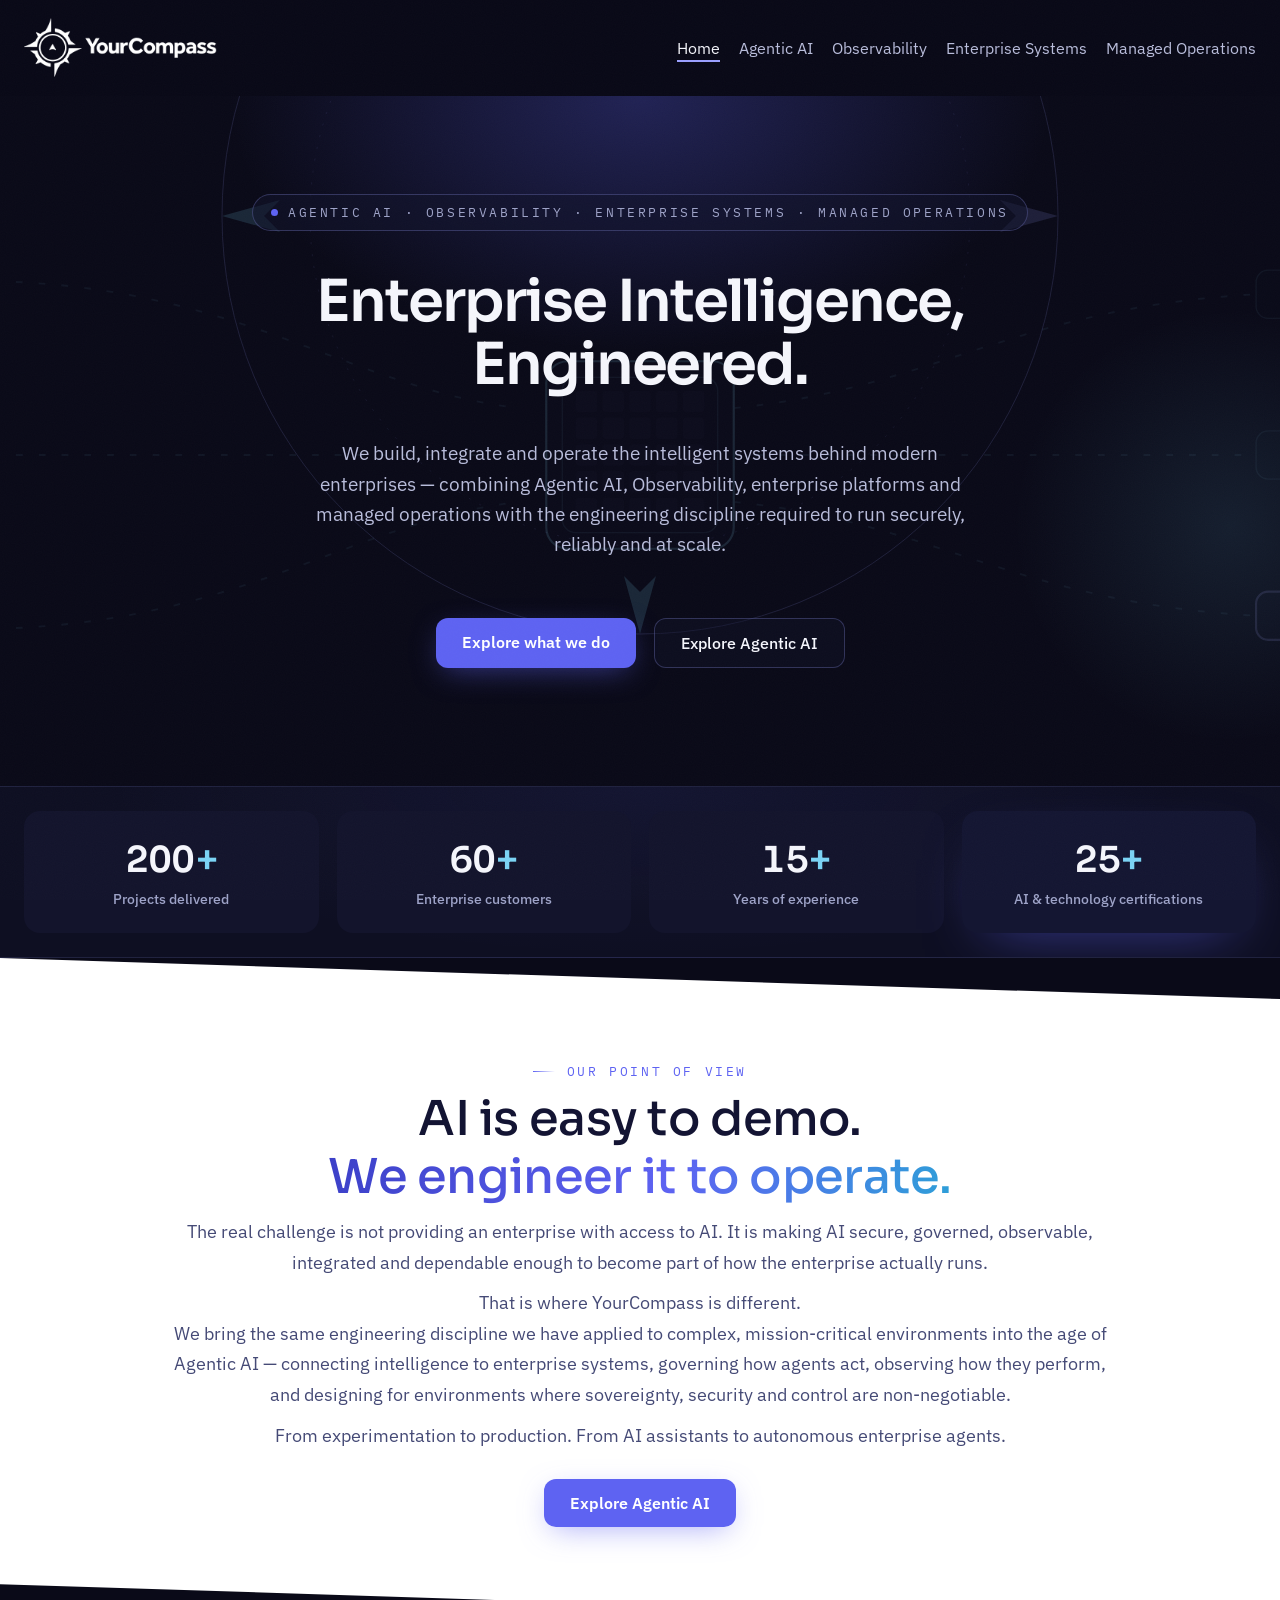
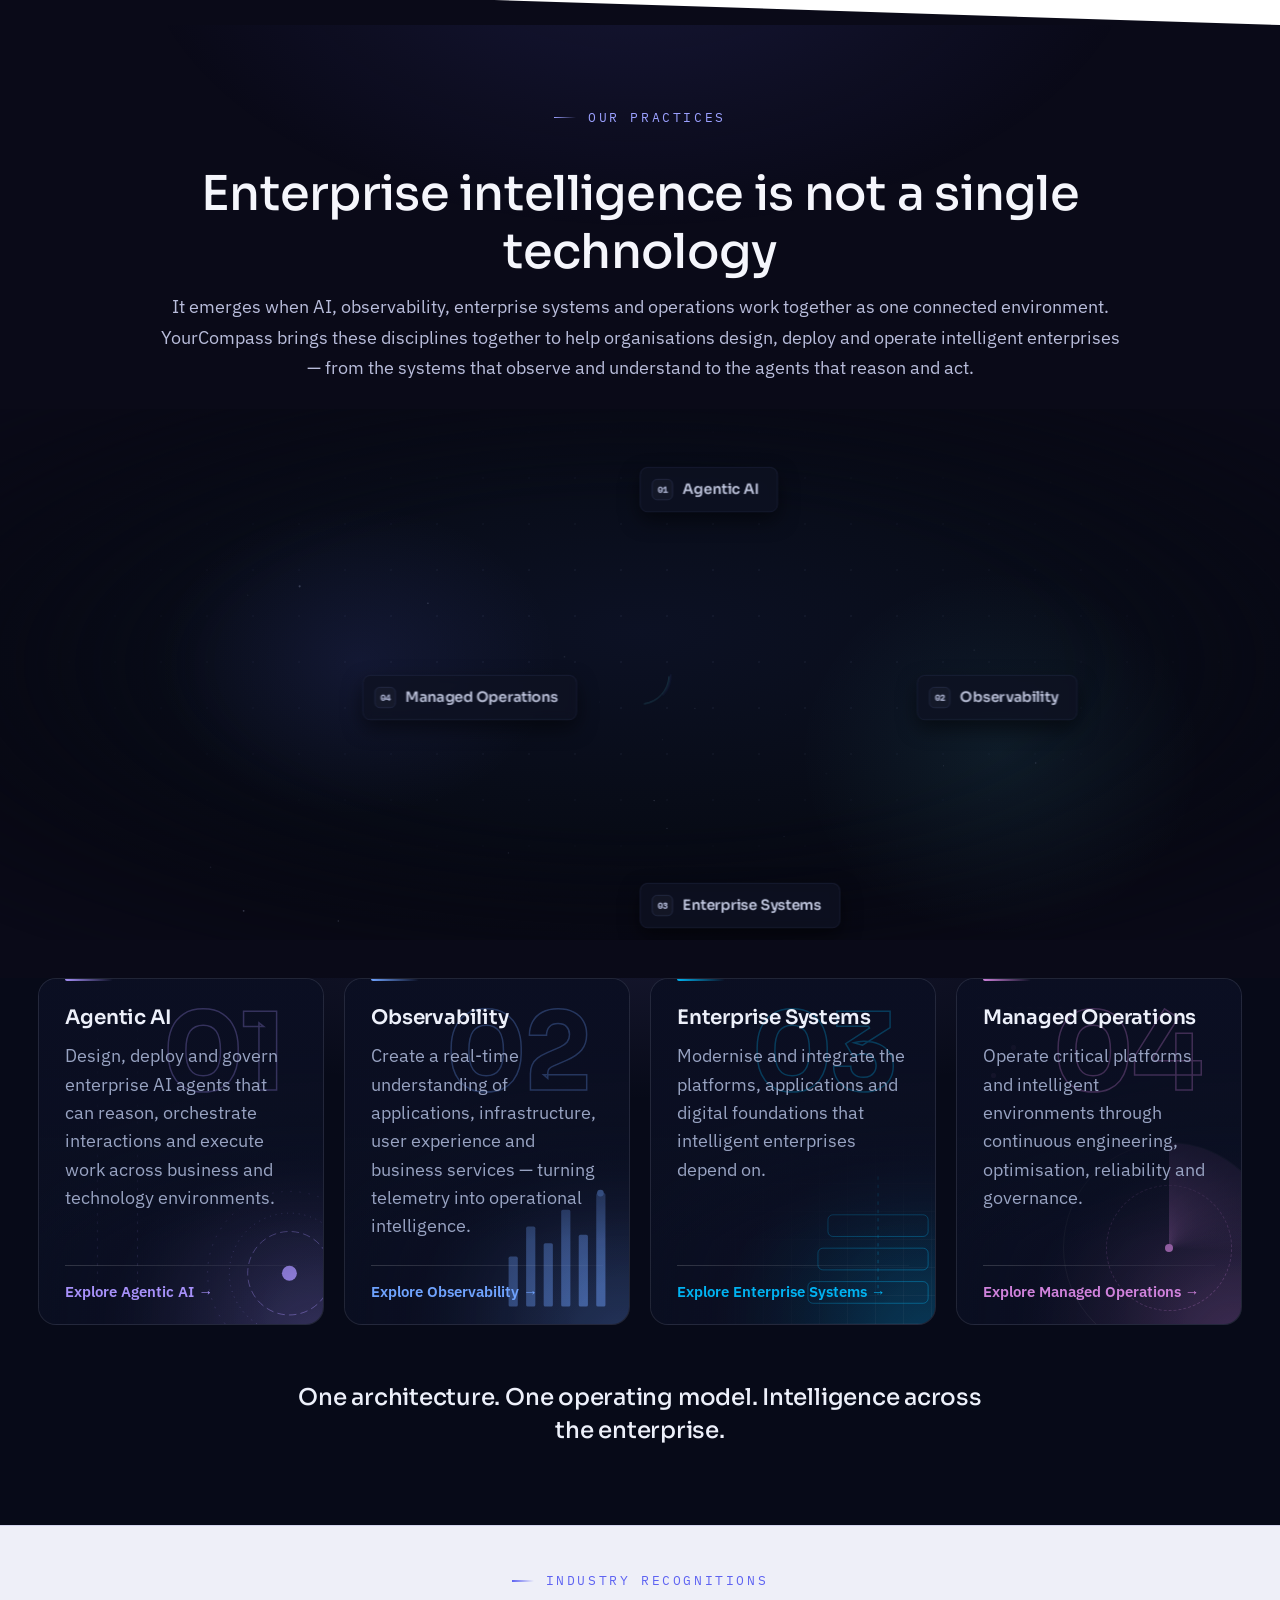
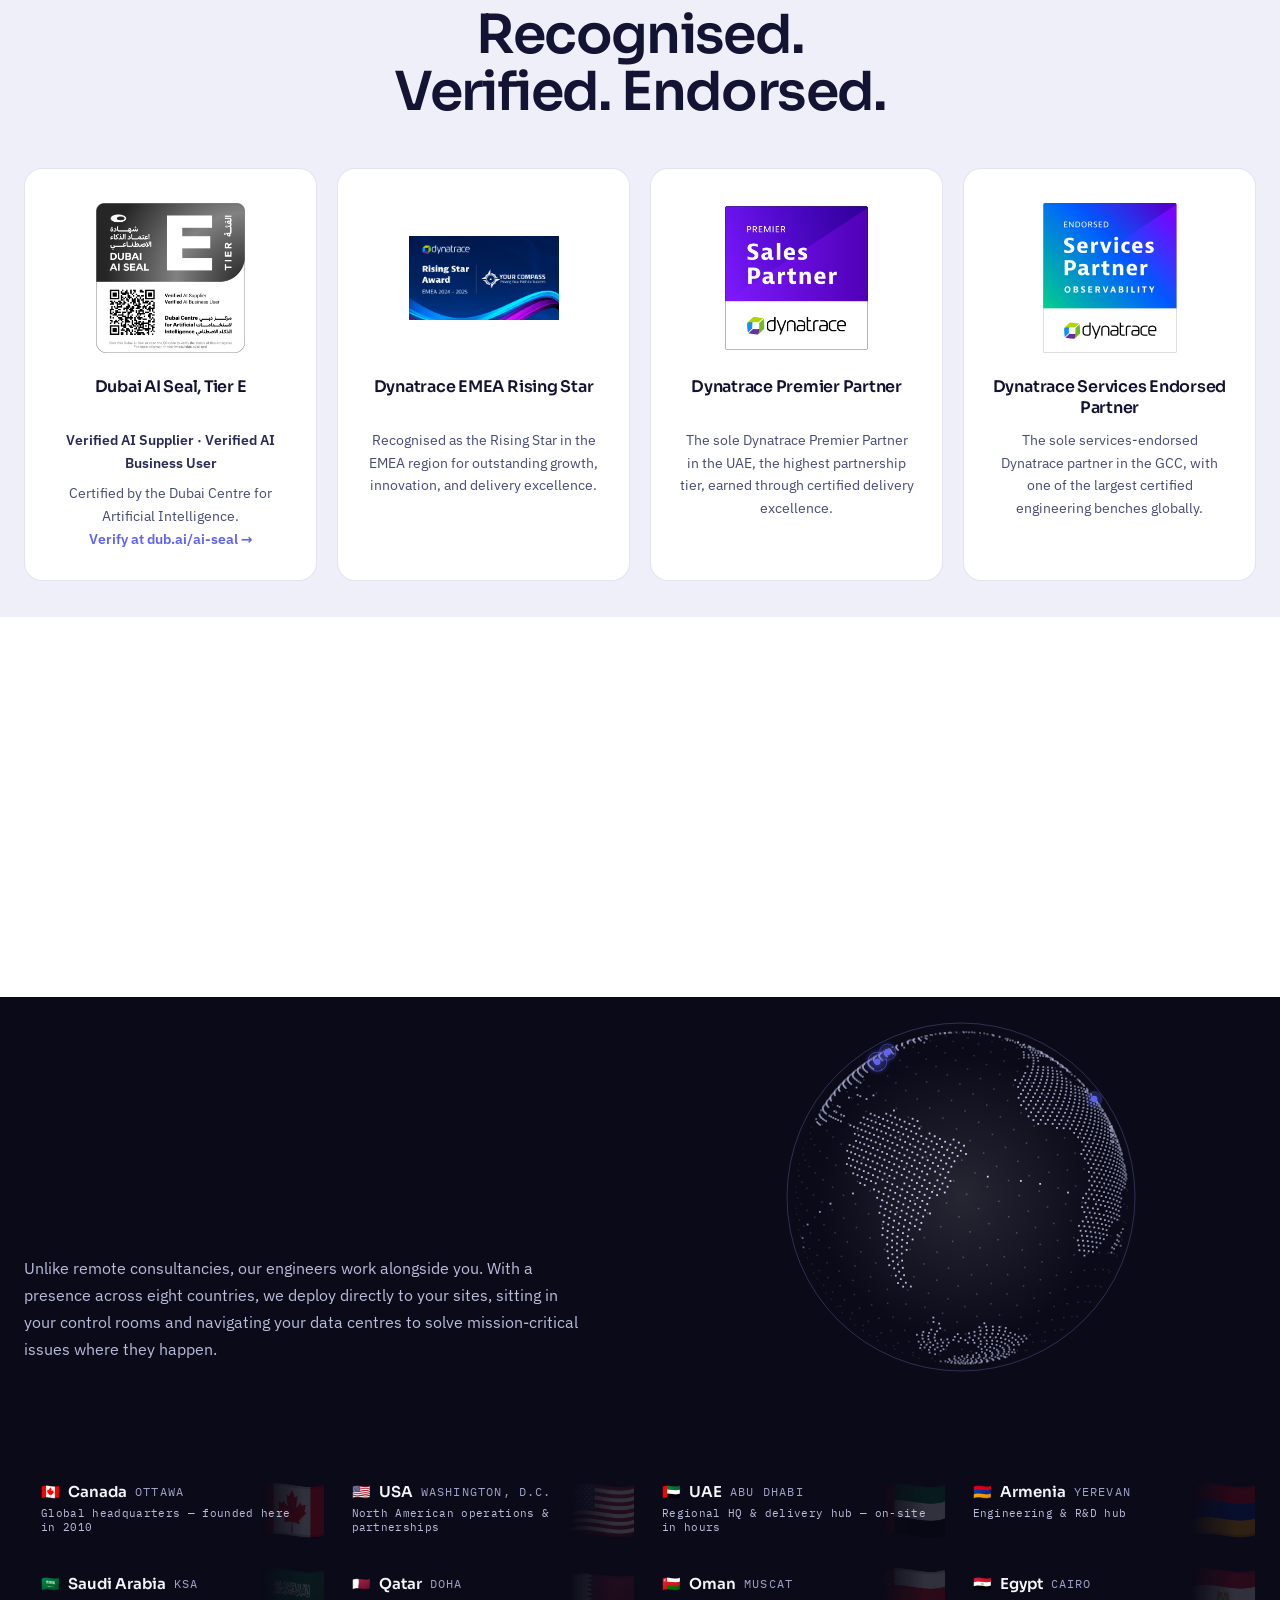
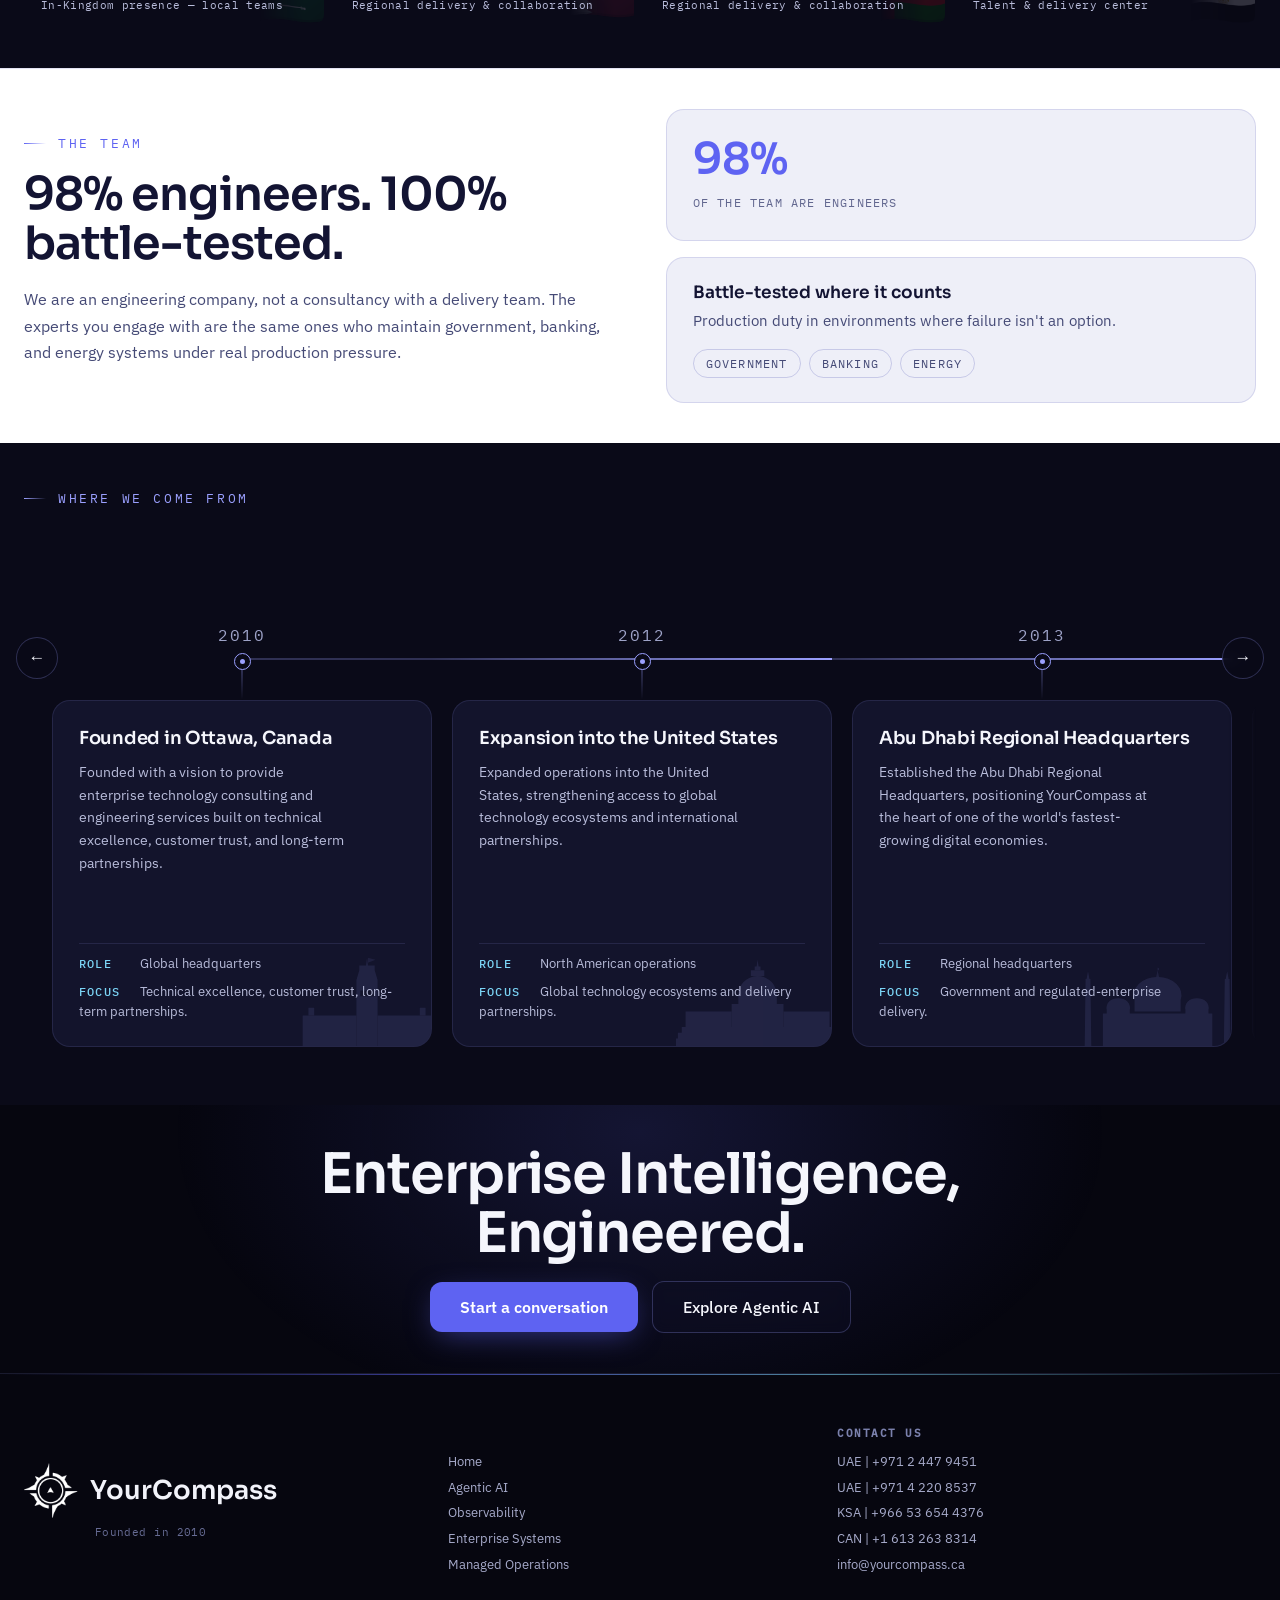
==== commit 33481db3: "Point Start a conversation CTAs at mailto and drop the top-nav CTA Co-Authored-By: Claude Fable 5 <n" ====
--- a/index.html
+++ b/index.html
@@ -28,7 +28,6 @@
         <a class="nav__link" href="observability.html">Observability</a>
         <a class="nav__link" href="enterprise-systems.html">Enterprise Systems</a>
         <a class="nav__link" href="managed-operations.html">Managed Operations</a>
-        <a class="nav__cta" href="#close">Get In Touch</a>
       </div>
       <button class="nav__burger" type="button" data-burger aria-expanded="false" aria-controls="mnav" aria-label="Menu">
         <svg data-burger-open width="26" height="26" viewBox="0 0 20 20" aria-hidden="true">
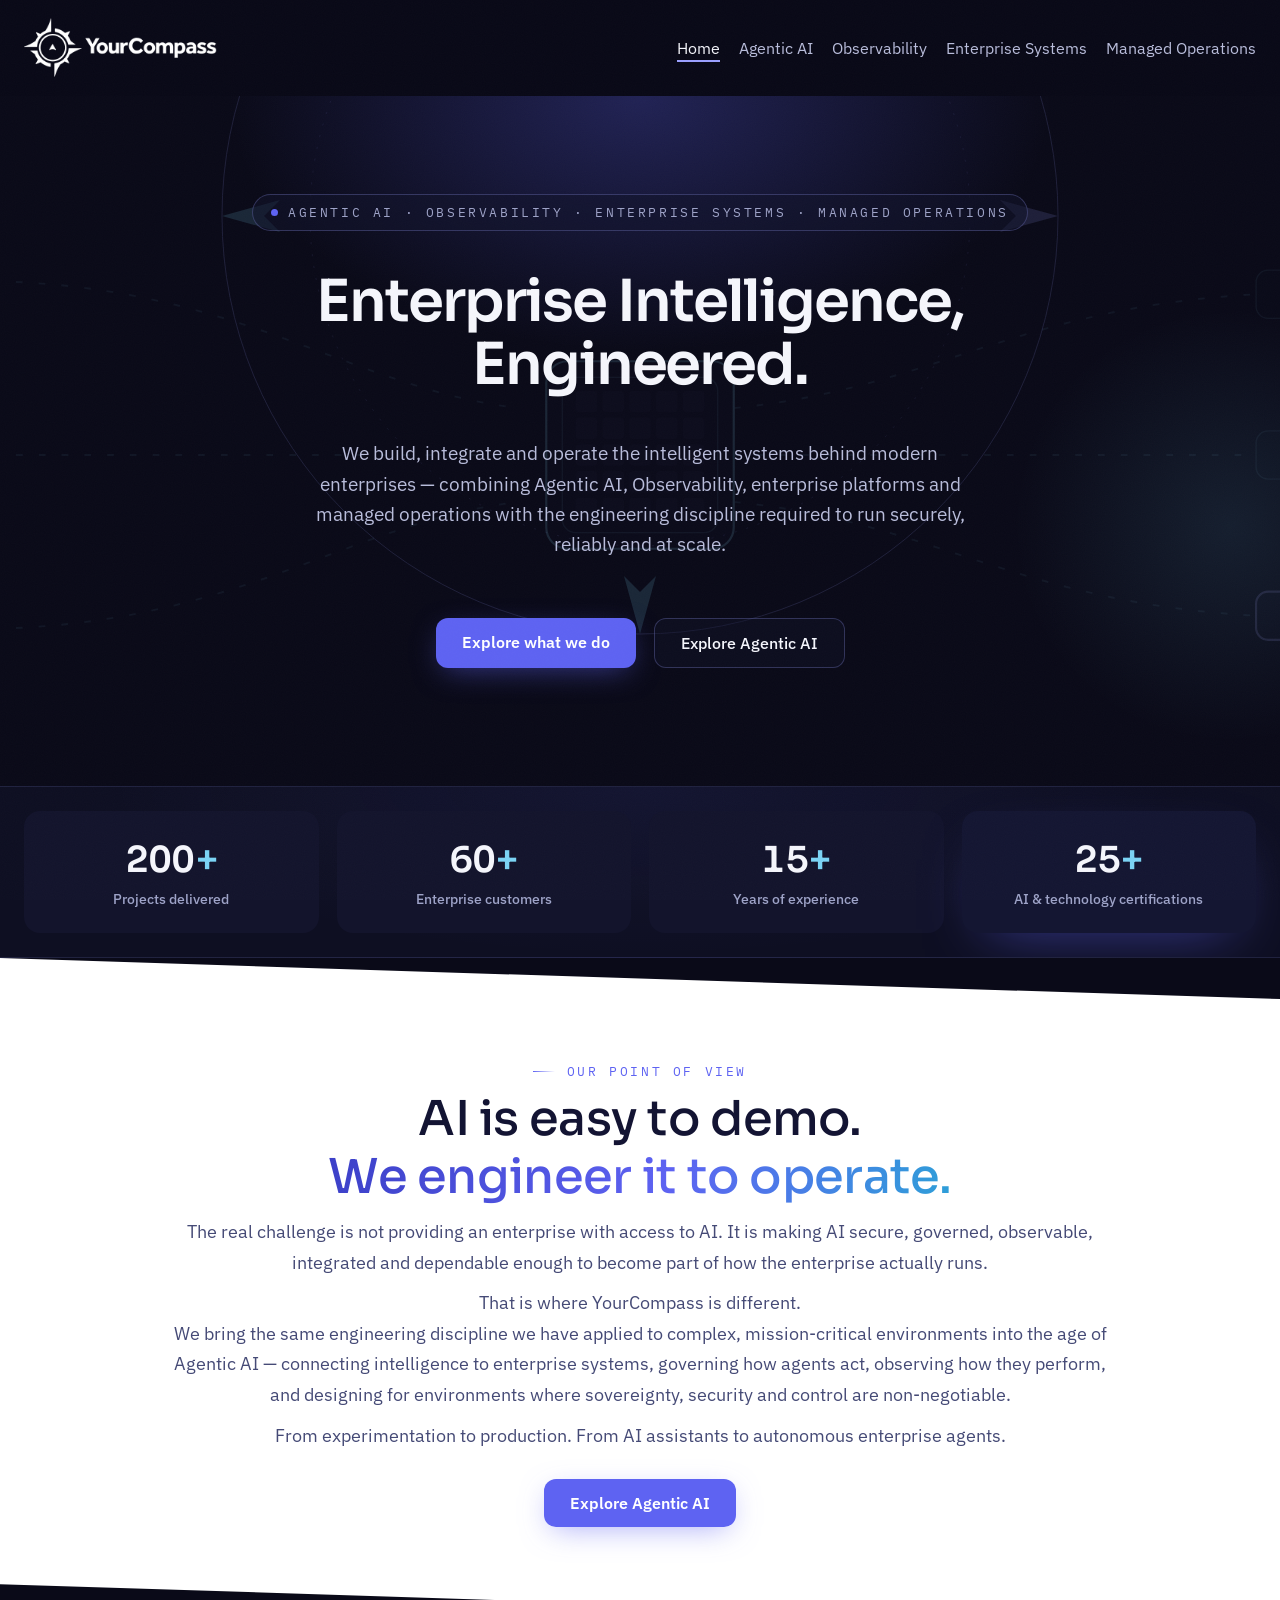
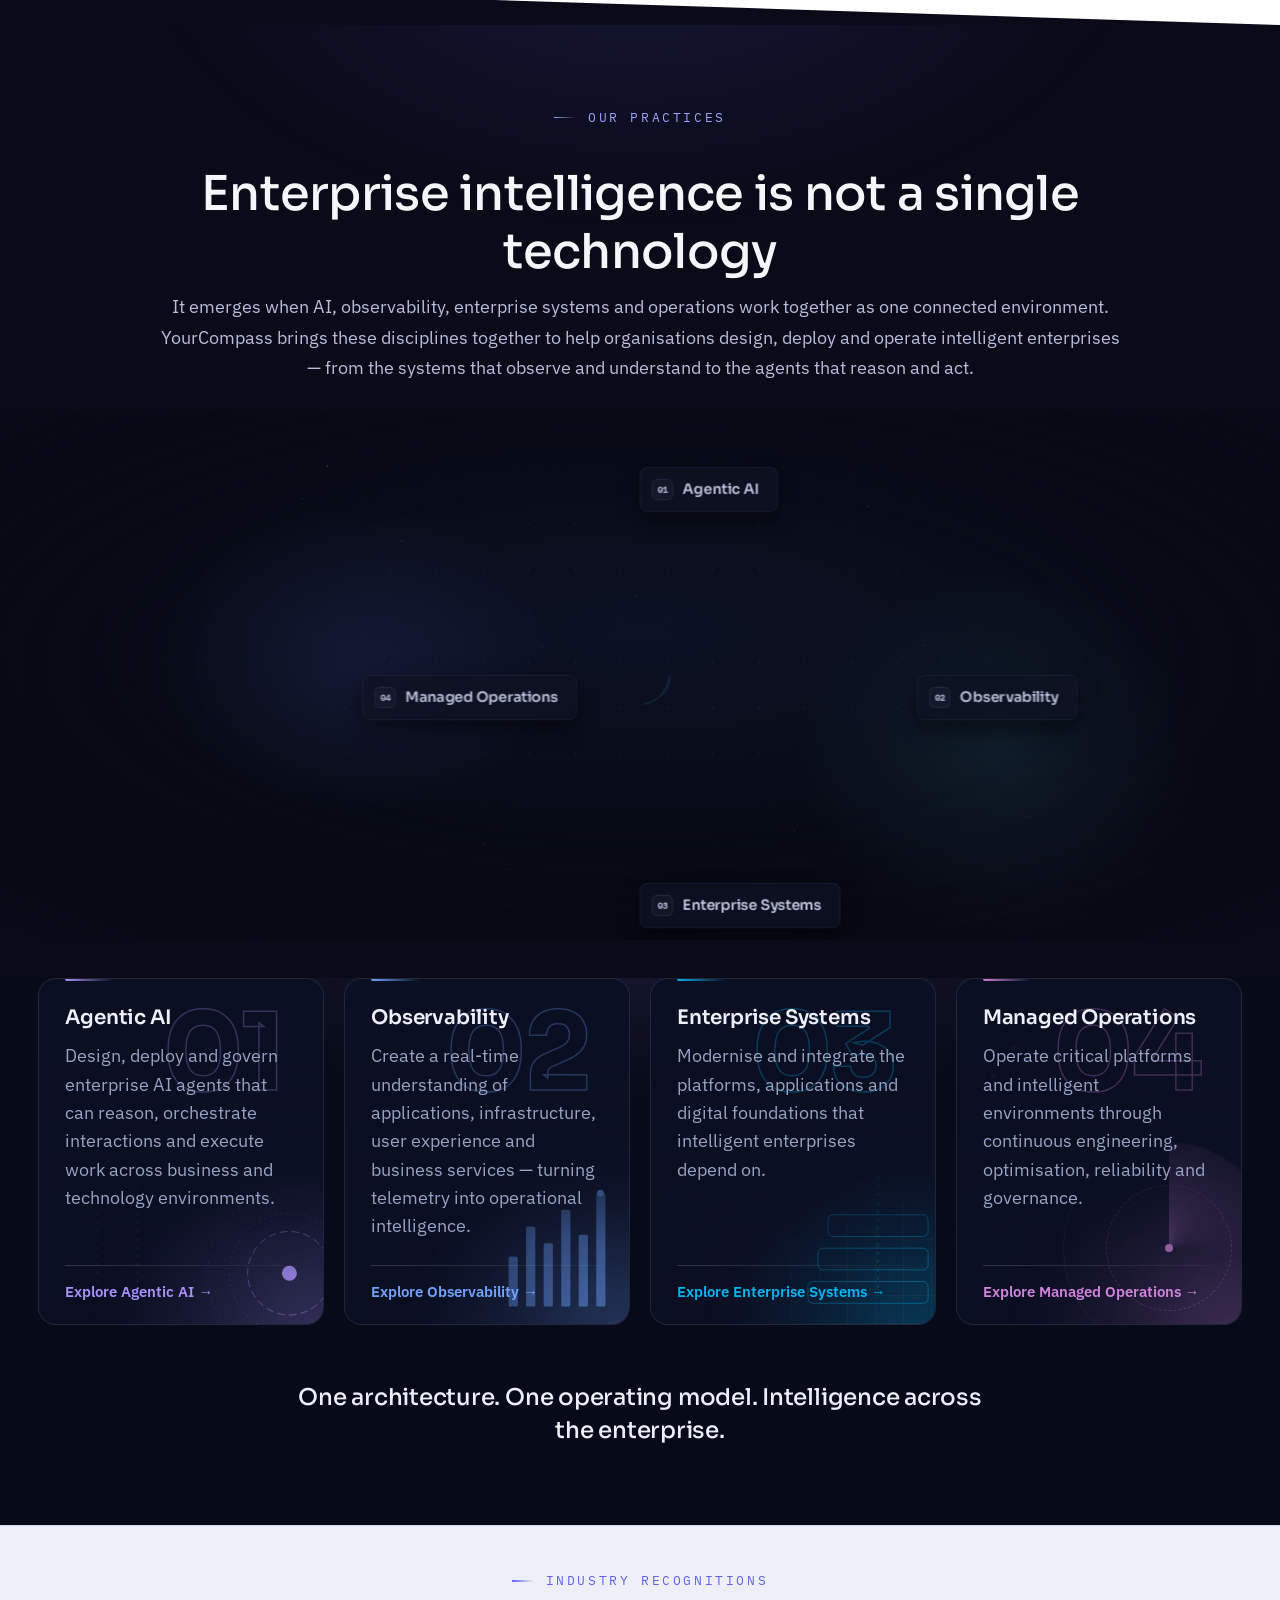
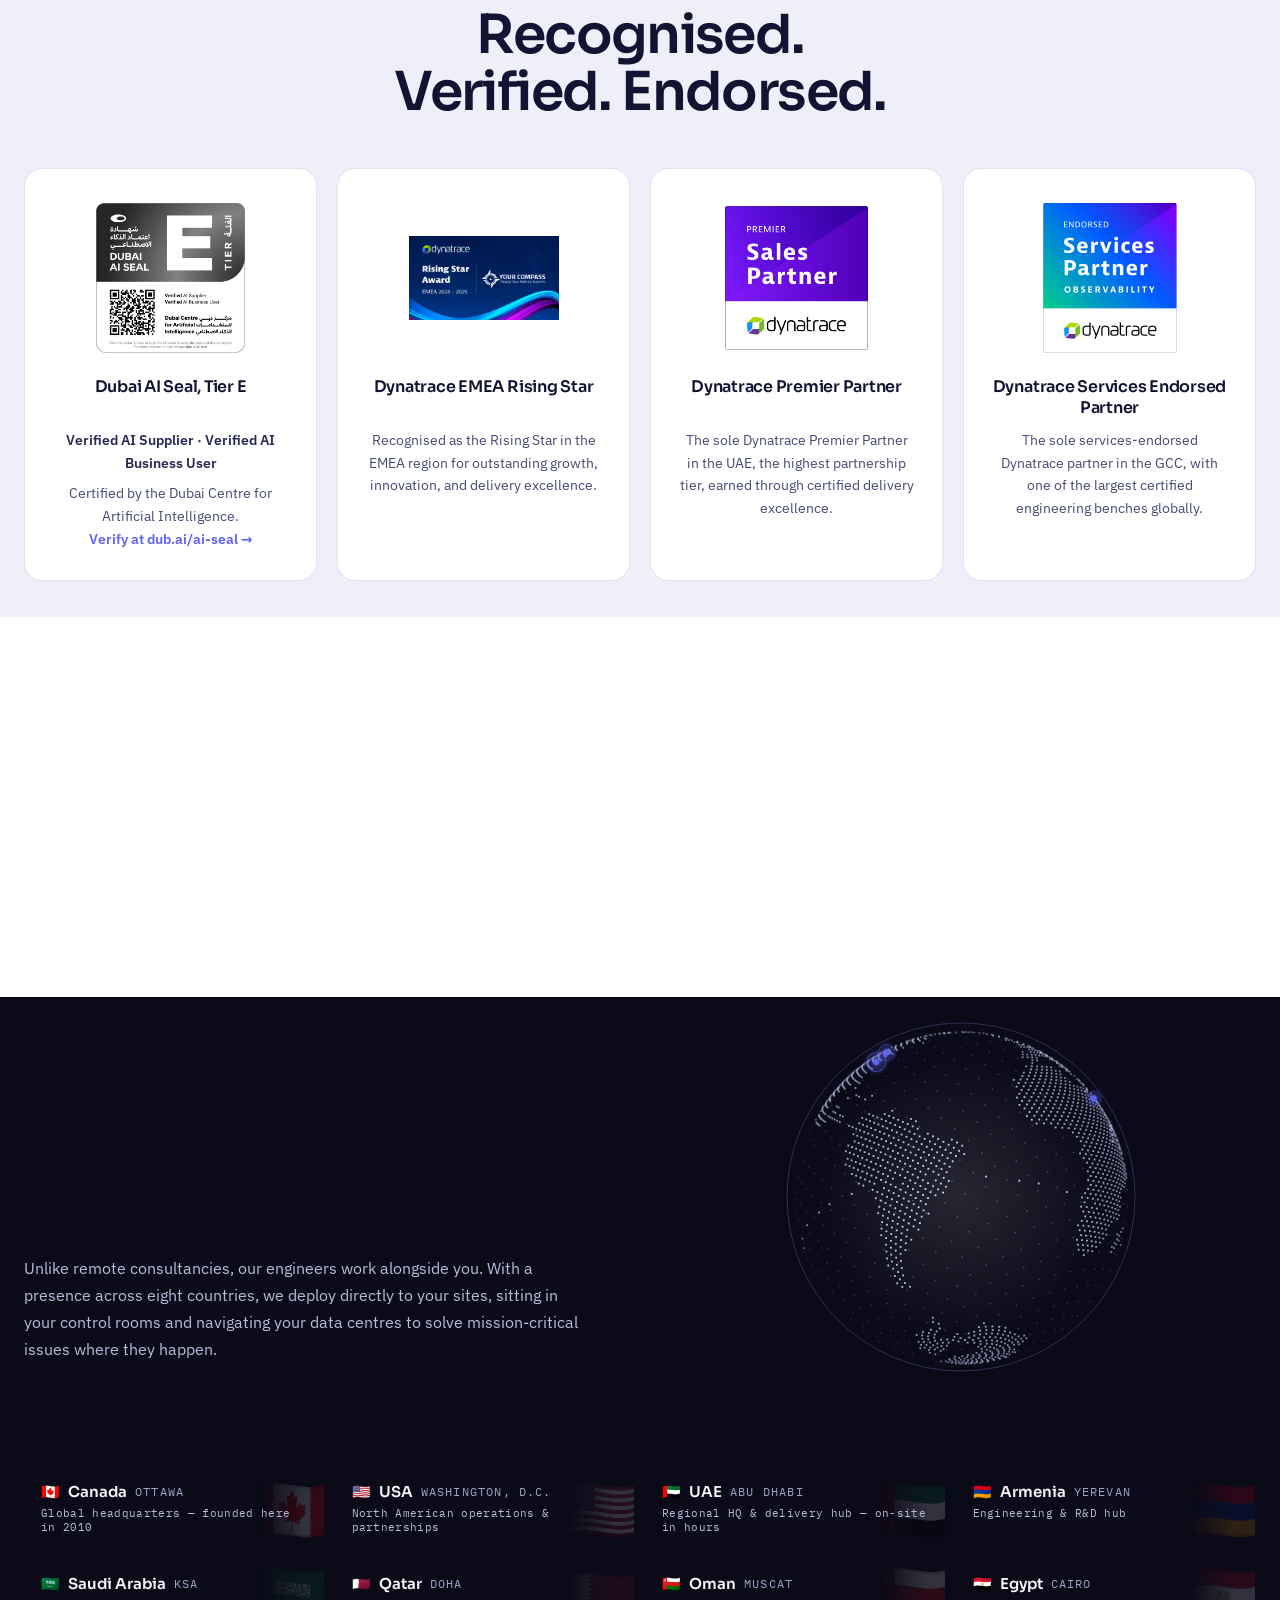
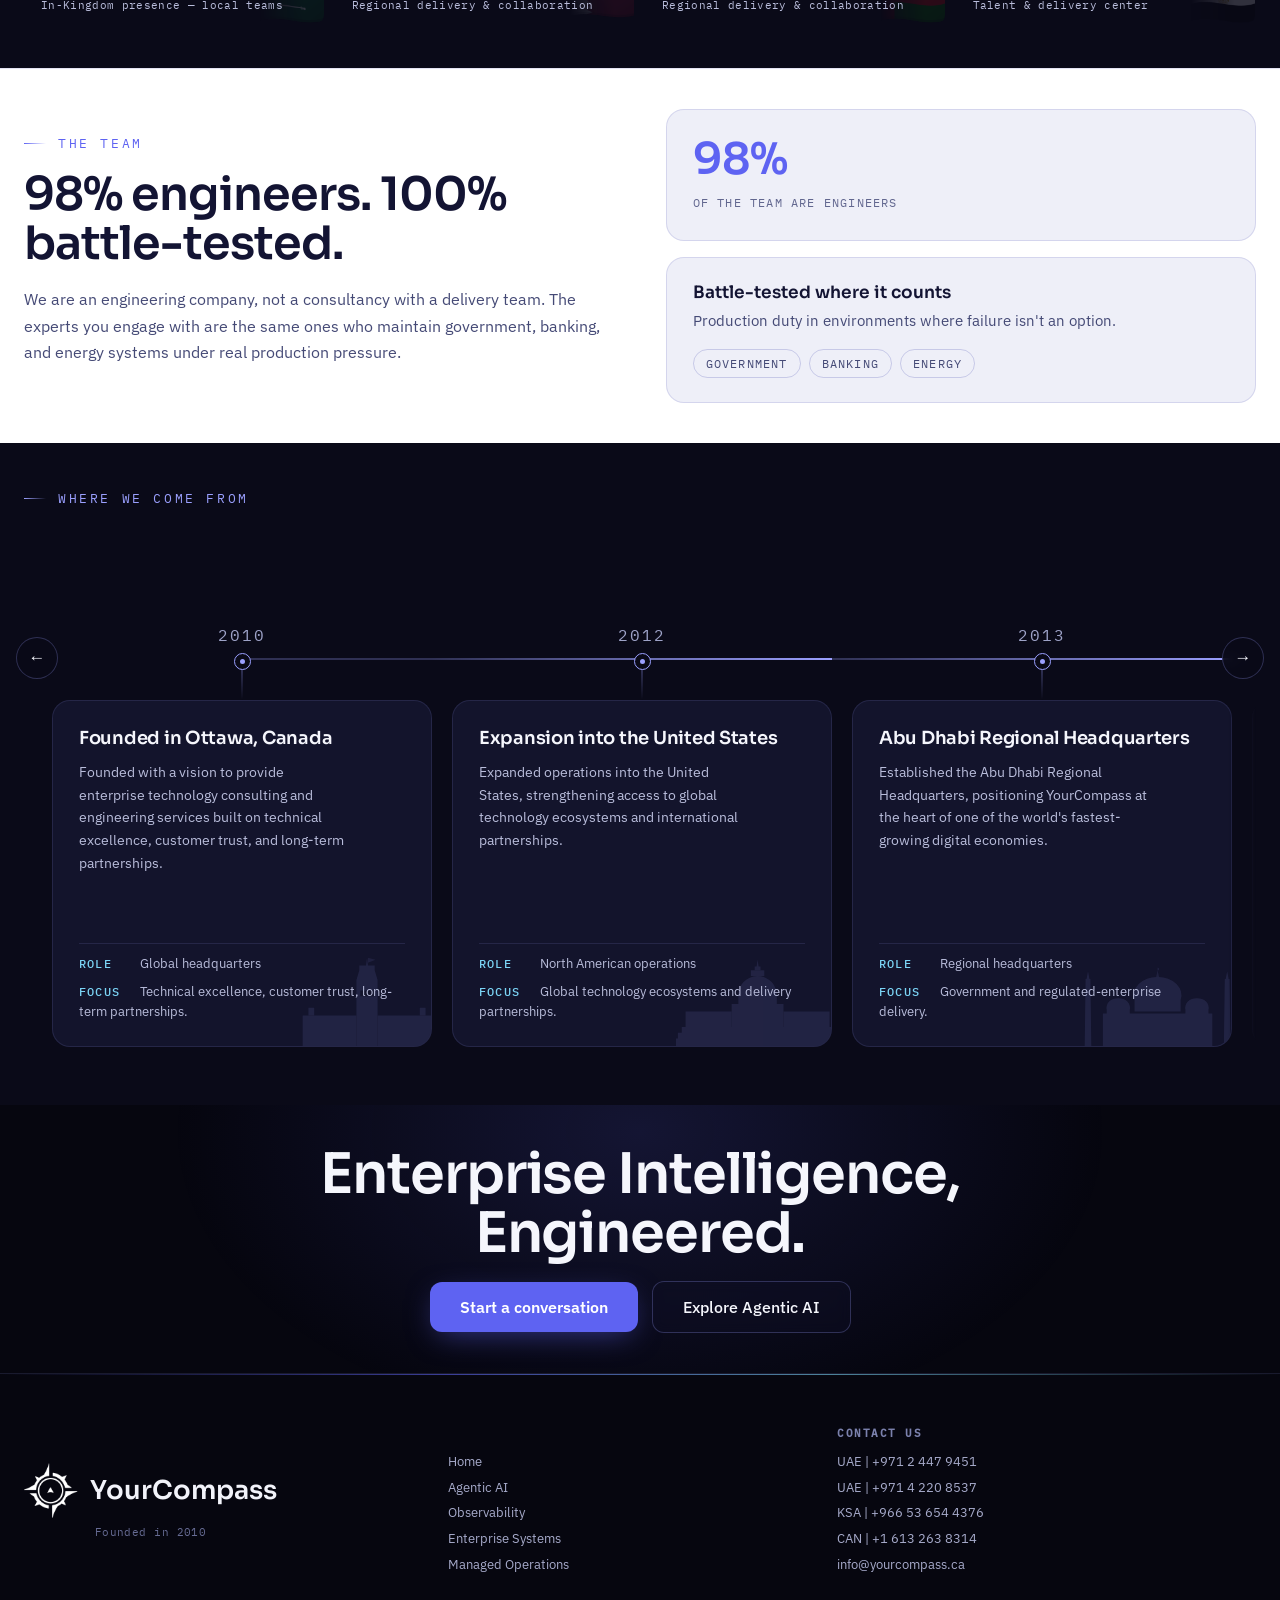
==== commit 85a3dfee: "Remove Get In Touch from the mobile nav panel Co-Authored-By: Claude Fable 5 <noreply@anthropic.com>" ====
--- a/index.html
+++ b/index.html
@@ -45,7 +45,6 @@
         <a class="nav__panel-link" href="observability.html"><span>Observability</span><span>&rarr;</span></a>
         <a class="nav__panel-link" href="enterprise-systems.html"><span>Enterprise Systems</span><span>&rarr;</span></a>
         <a class="nav__panel-link" href="managed-operations.html"><span>Managed Operations</span><span>&rarr;</span></a>
-        <a class="nav__panel-cta" href="#close">Get In Touch</a>
       </div>
     </div>
   </header>
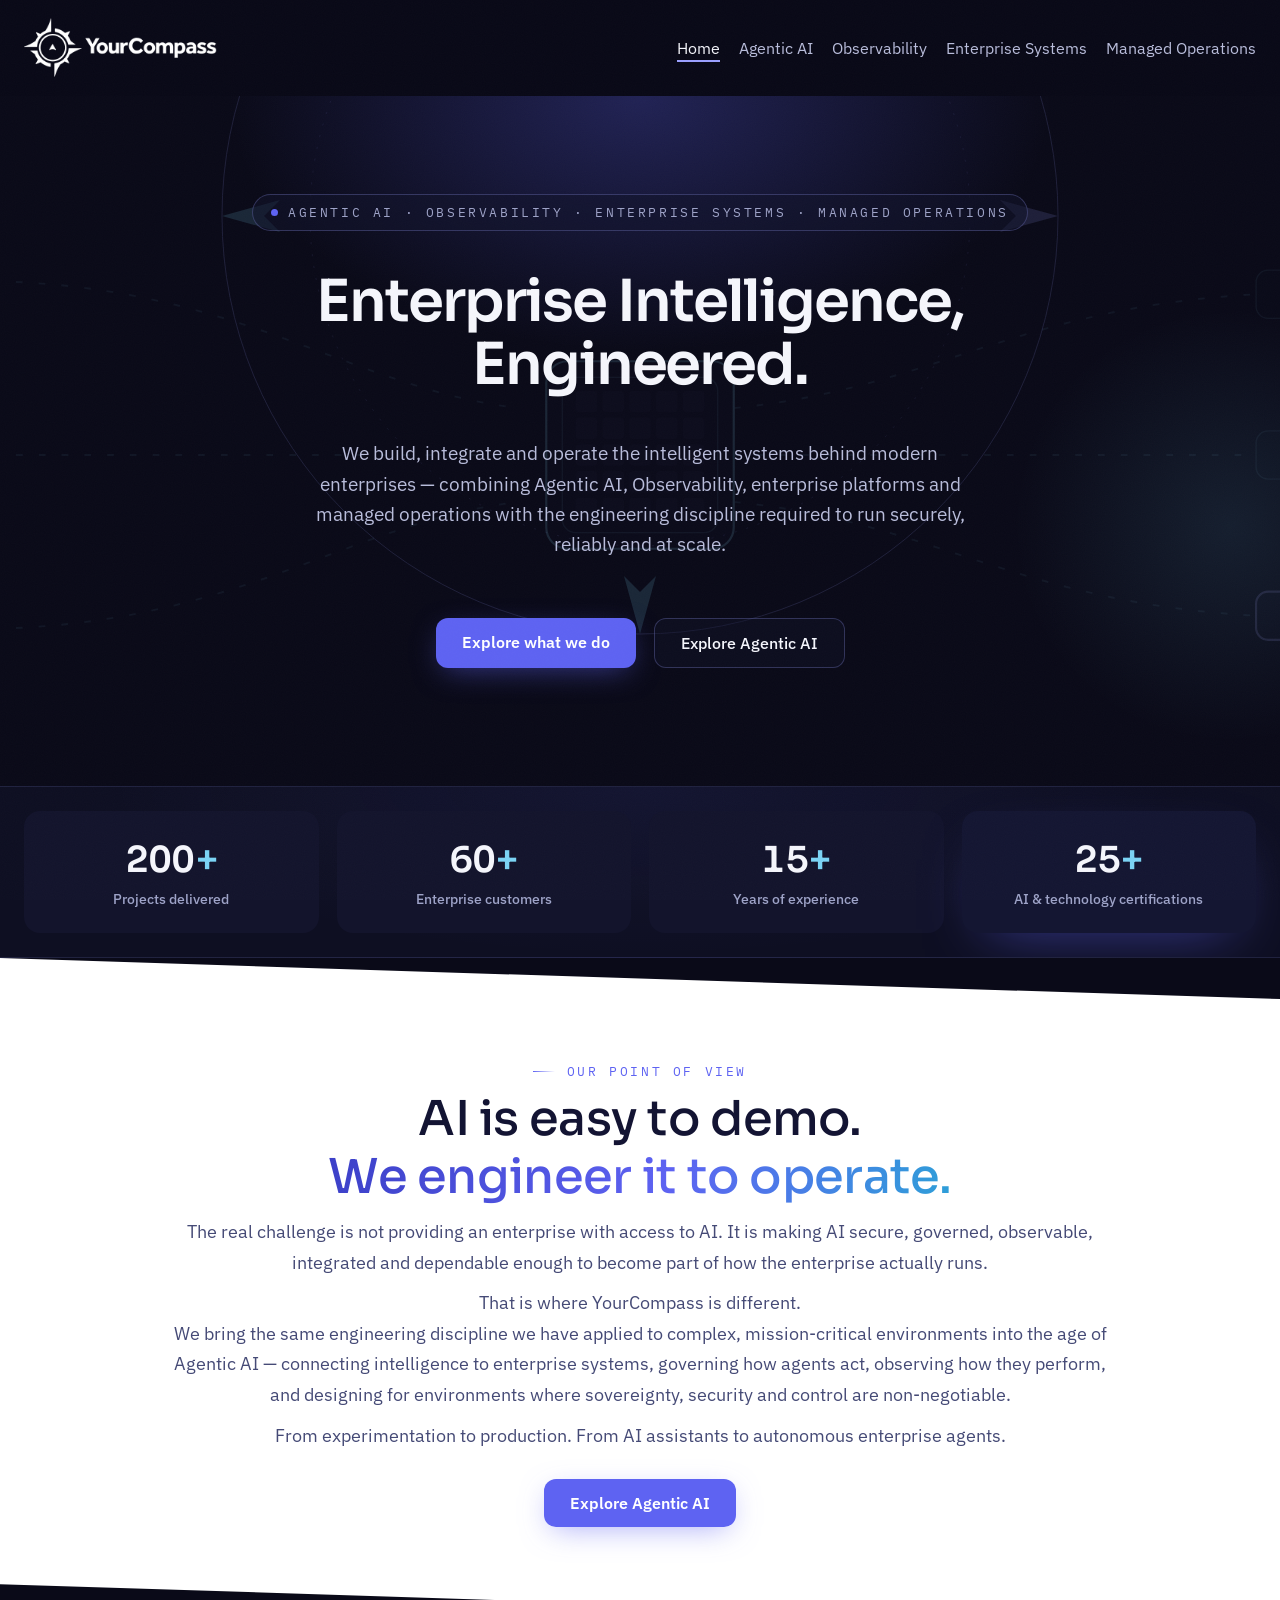
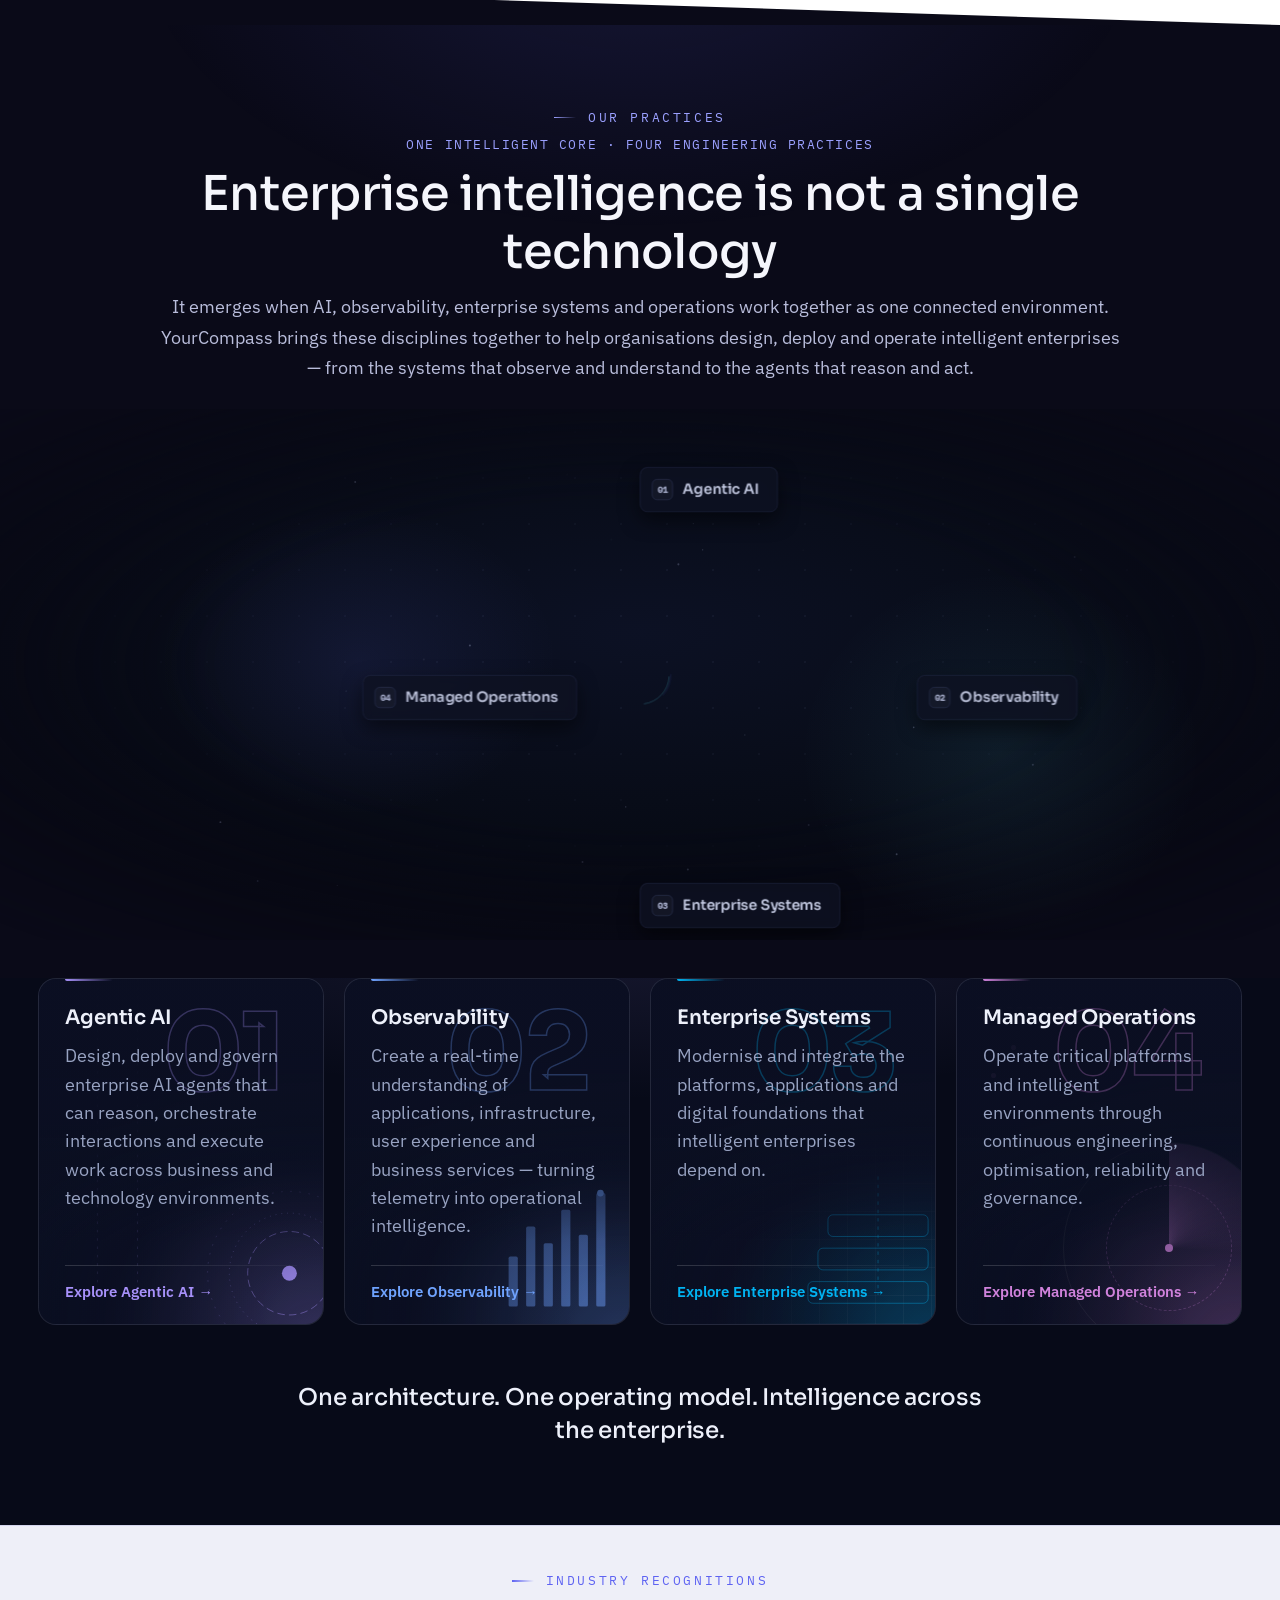
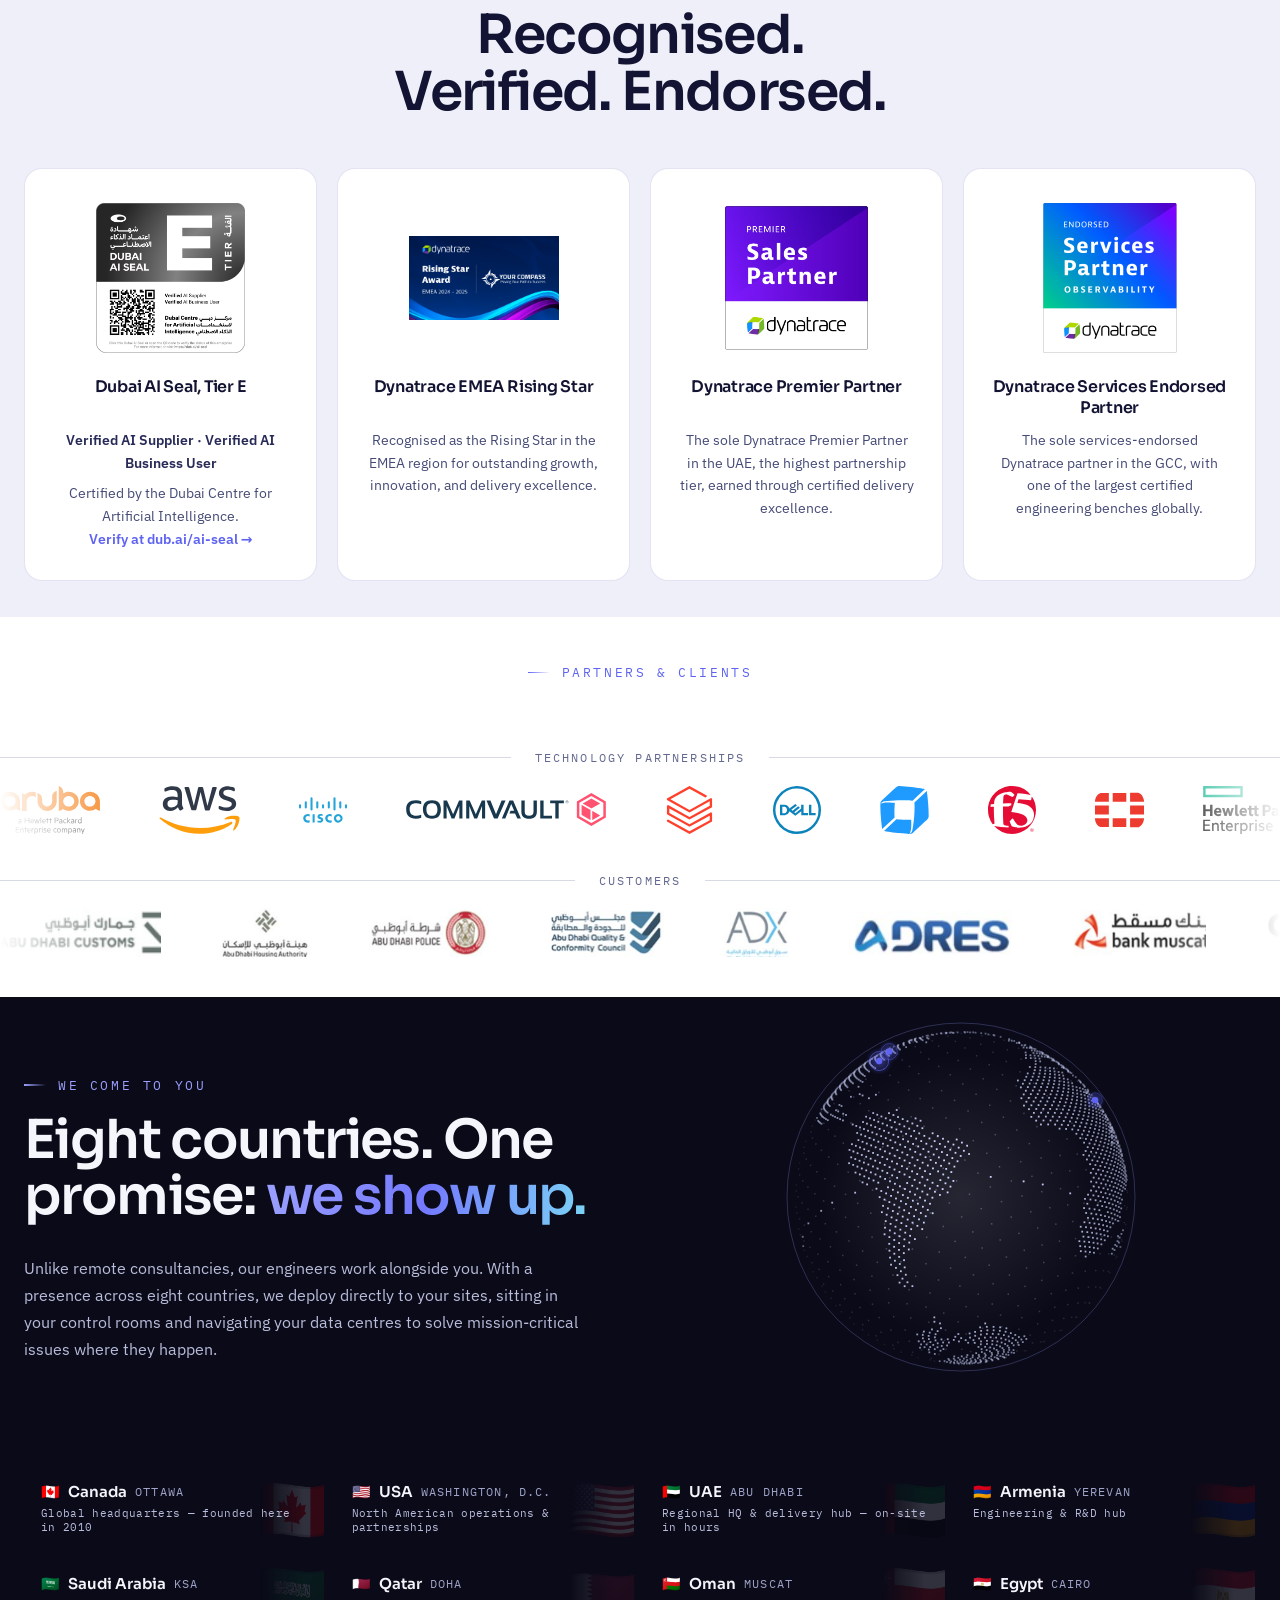
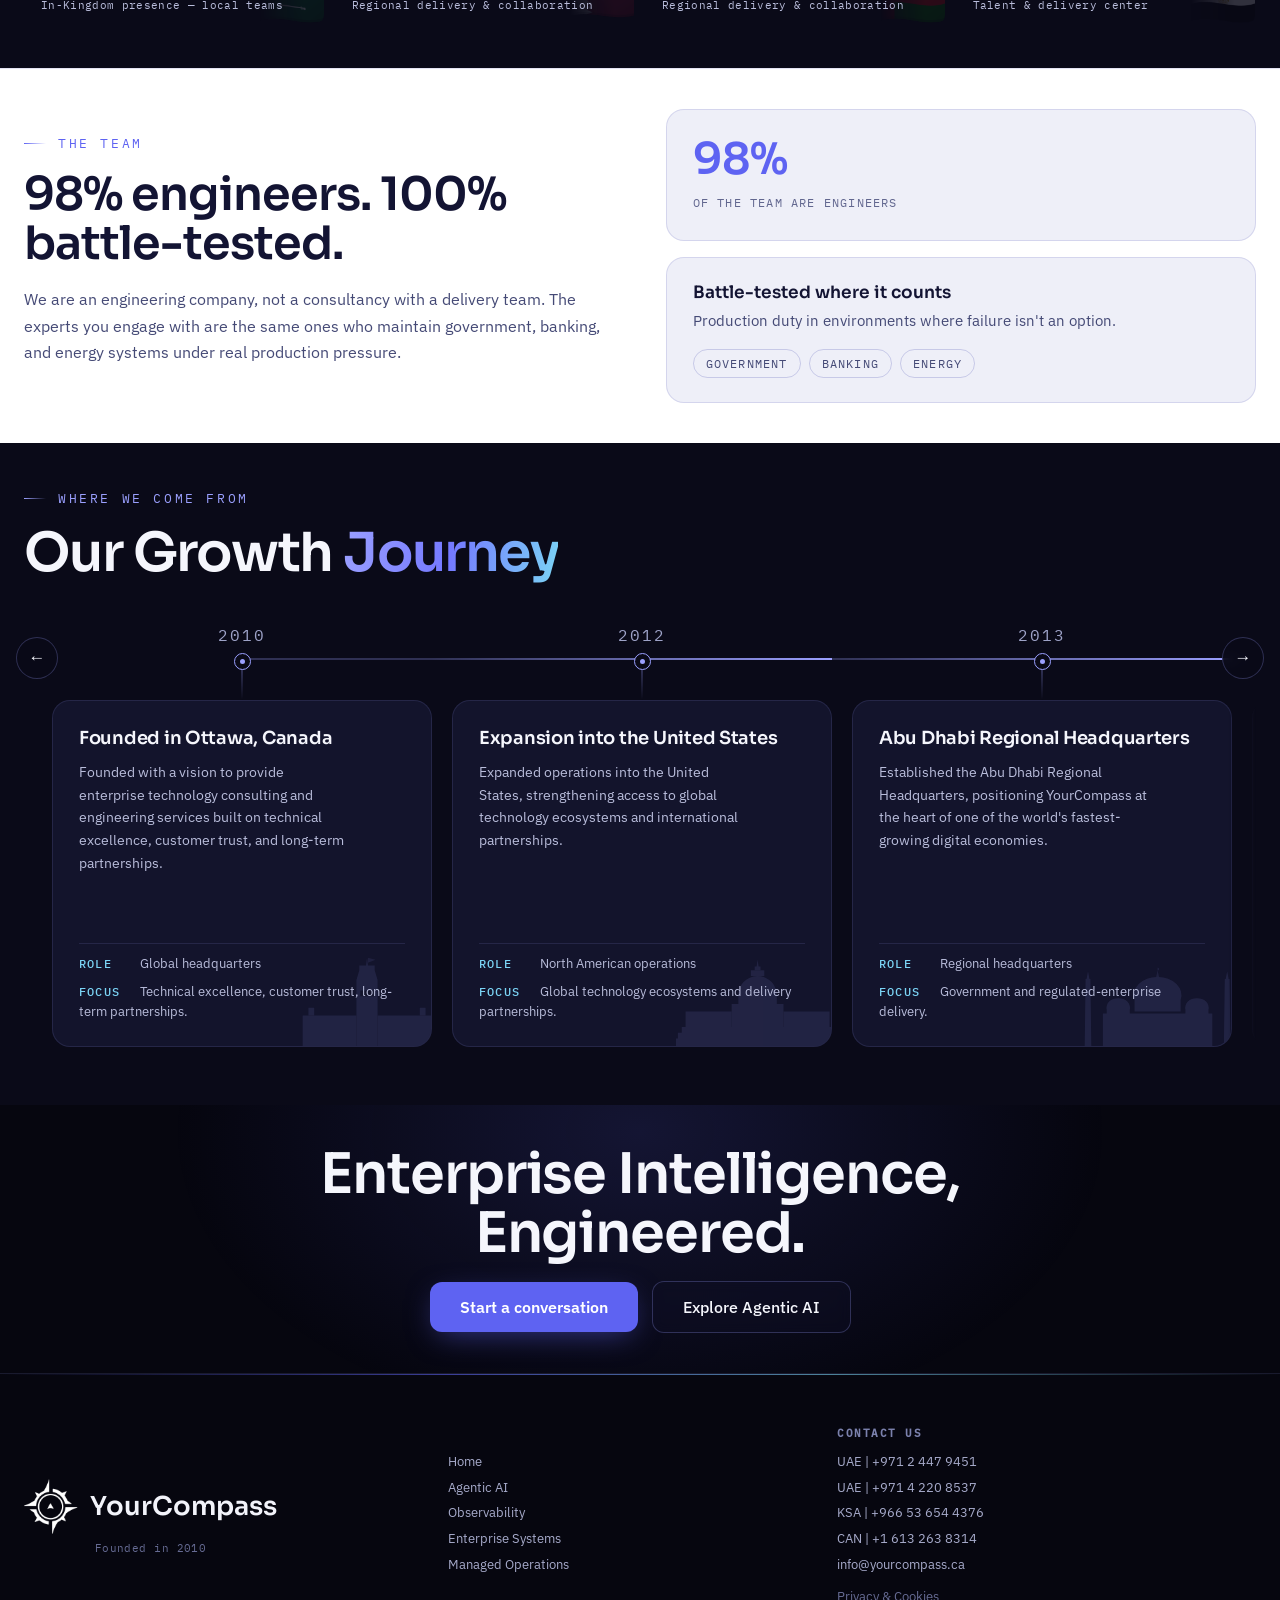
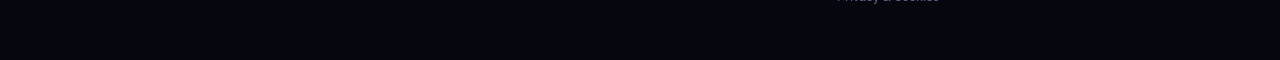
==== commit c1121f68: "Add Privacy & Cookies page and restore its footer link on every page Co-Authored-By: Claude Fable 5 " ====
--- a/index.html
+++ b/index.html
@@ -969,6 +969,7 @@
           <a href="tel:+966536544376">KSA | +966 53 654 4376</a>
           <a href="tel:+16132638314">CAN | +1 613 263 8314</a>
           <a href="mailto:info@yourcompass.ca">info@yourcompass.ca</a>
+          <a href="privacy-cookies.html" class="footer__privacy">Privacy &amp; Cookies</a>
         </div>
       </div>
     </div>
--- a/assets/css/main.css
+++ b/assets/css/main.css
@@ -1758,6 +1758,10 @@
 .footer__contact a { color: #A7ABCB; font-size: 13px; line-height: 1.3; transition: color .2s; align-self: flex-start; }
 
 .footer__contact a:hover { color: #F2F3FA; }
+
+.footer__privacy { margin-top: 6px; font-size: 11px; color: #666B93 !important; }
+
+.footer__privacy:hover { color: #A7ABCB !important; }
 
 
 
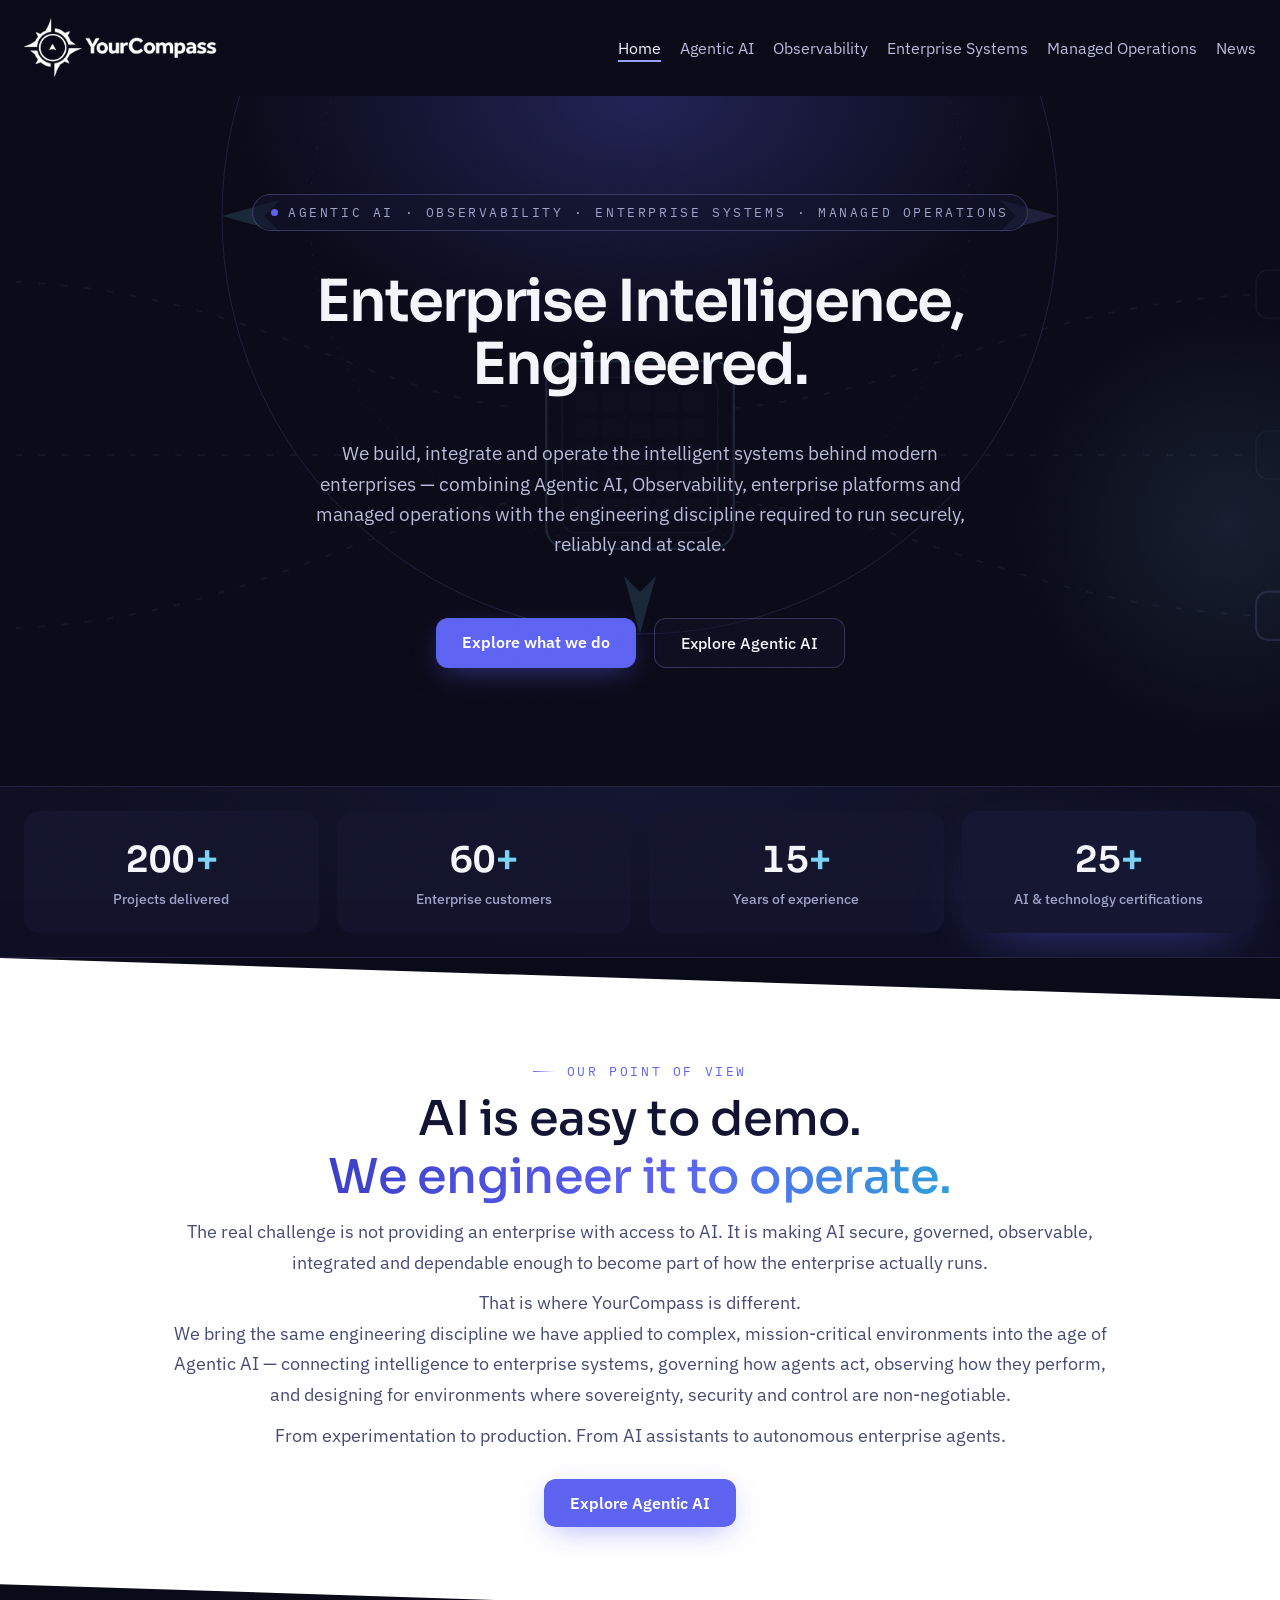
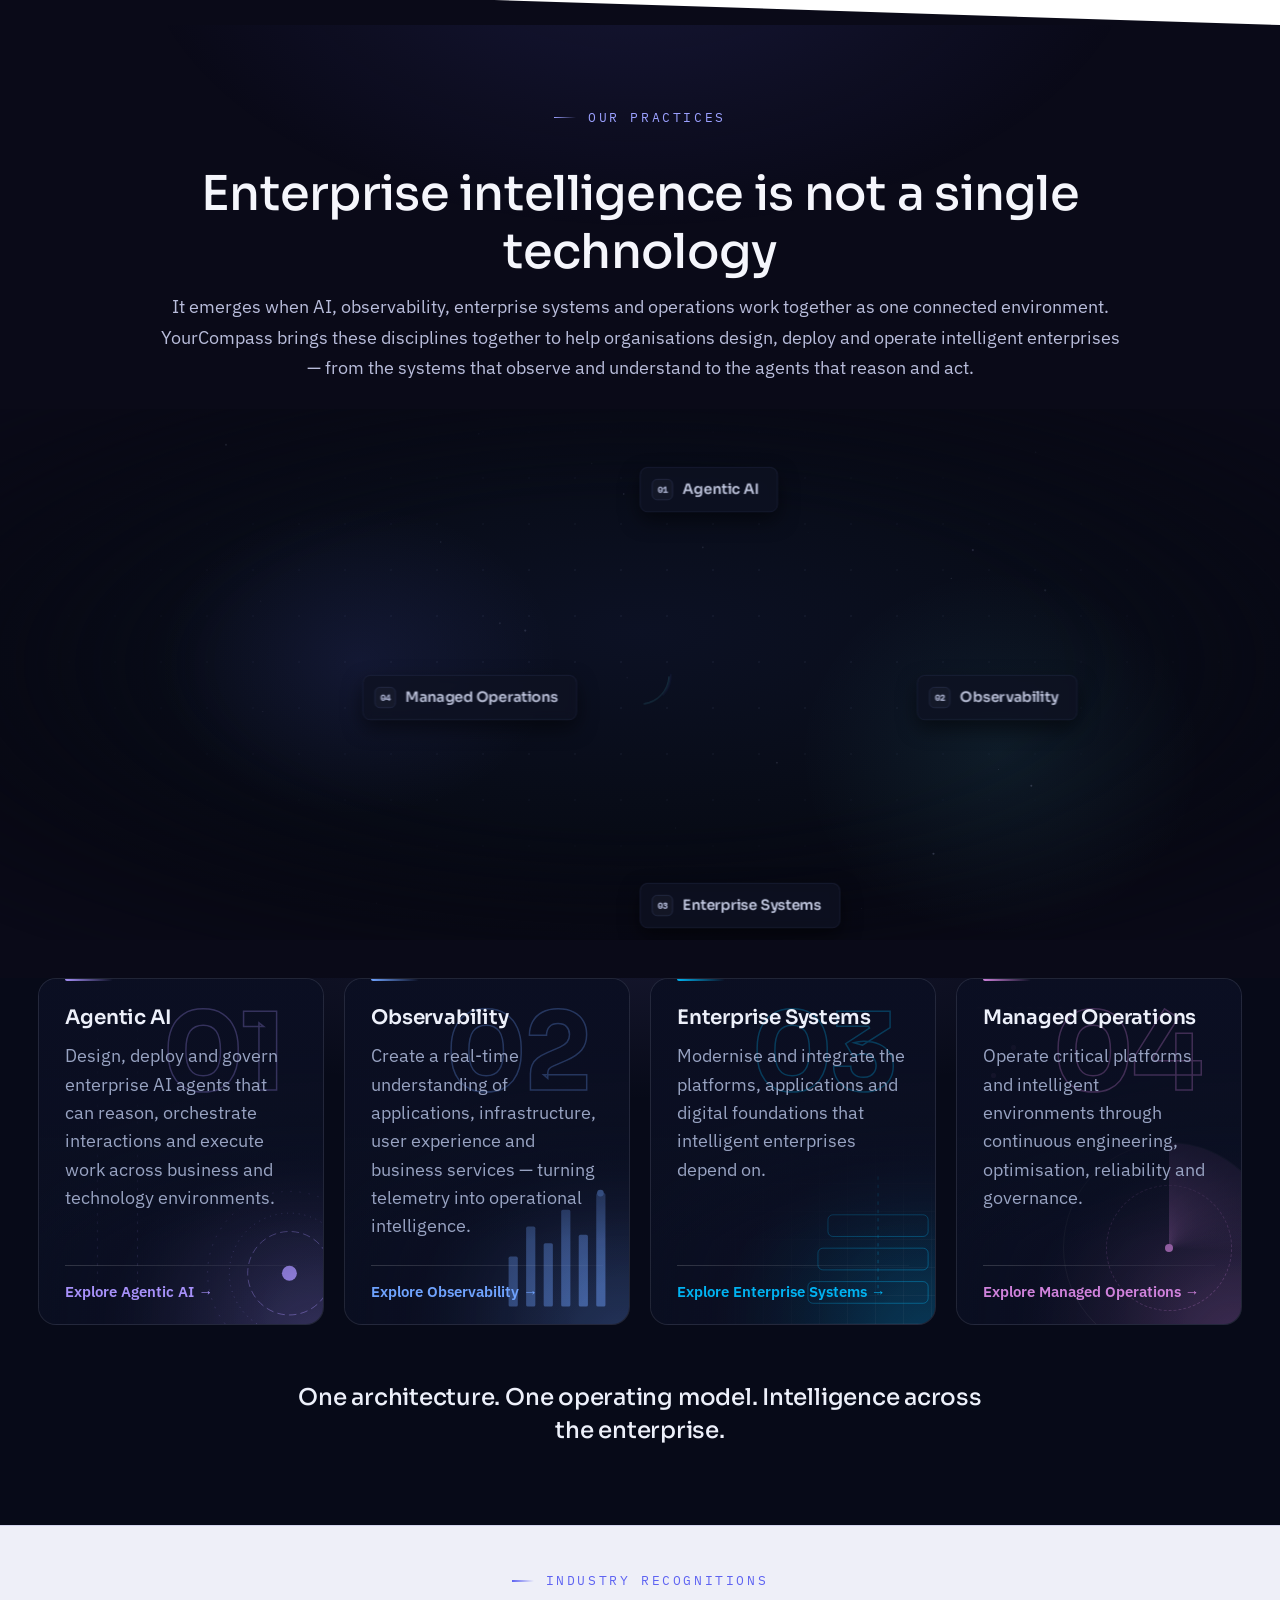
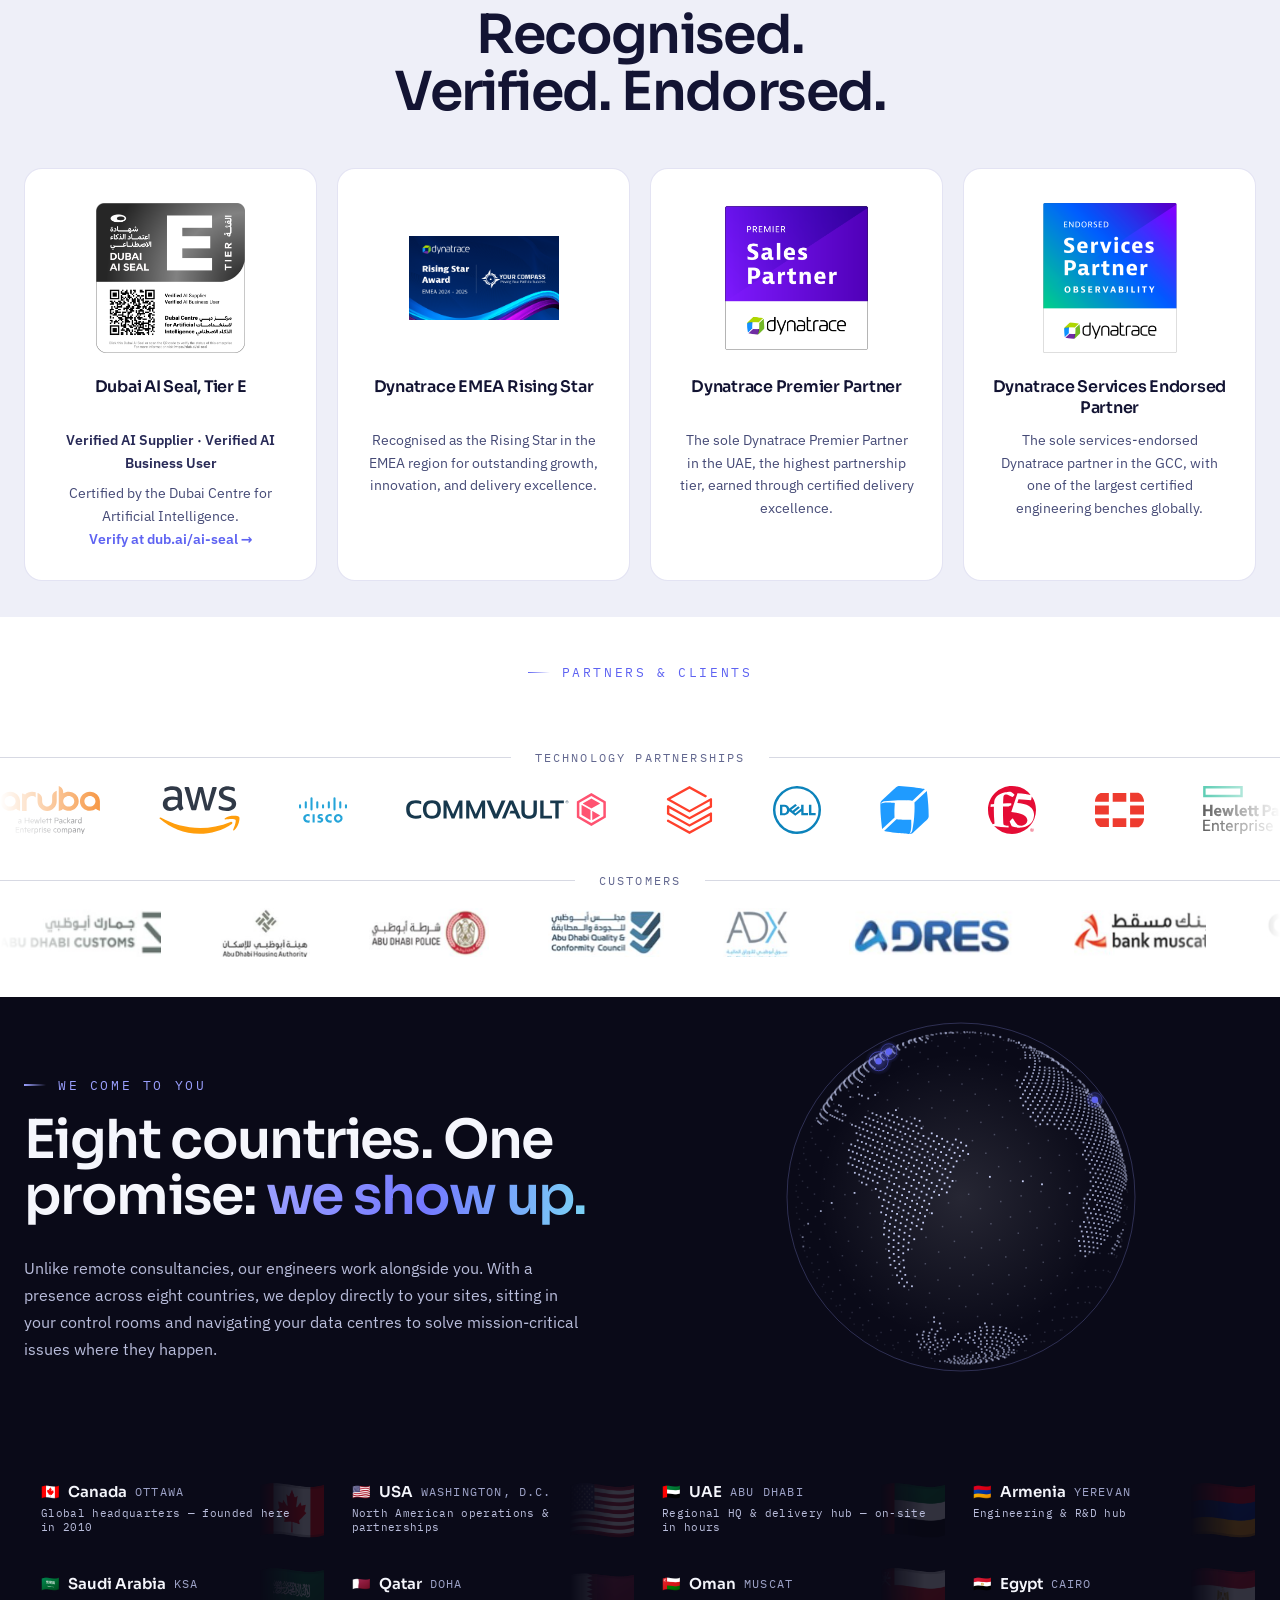
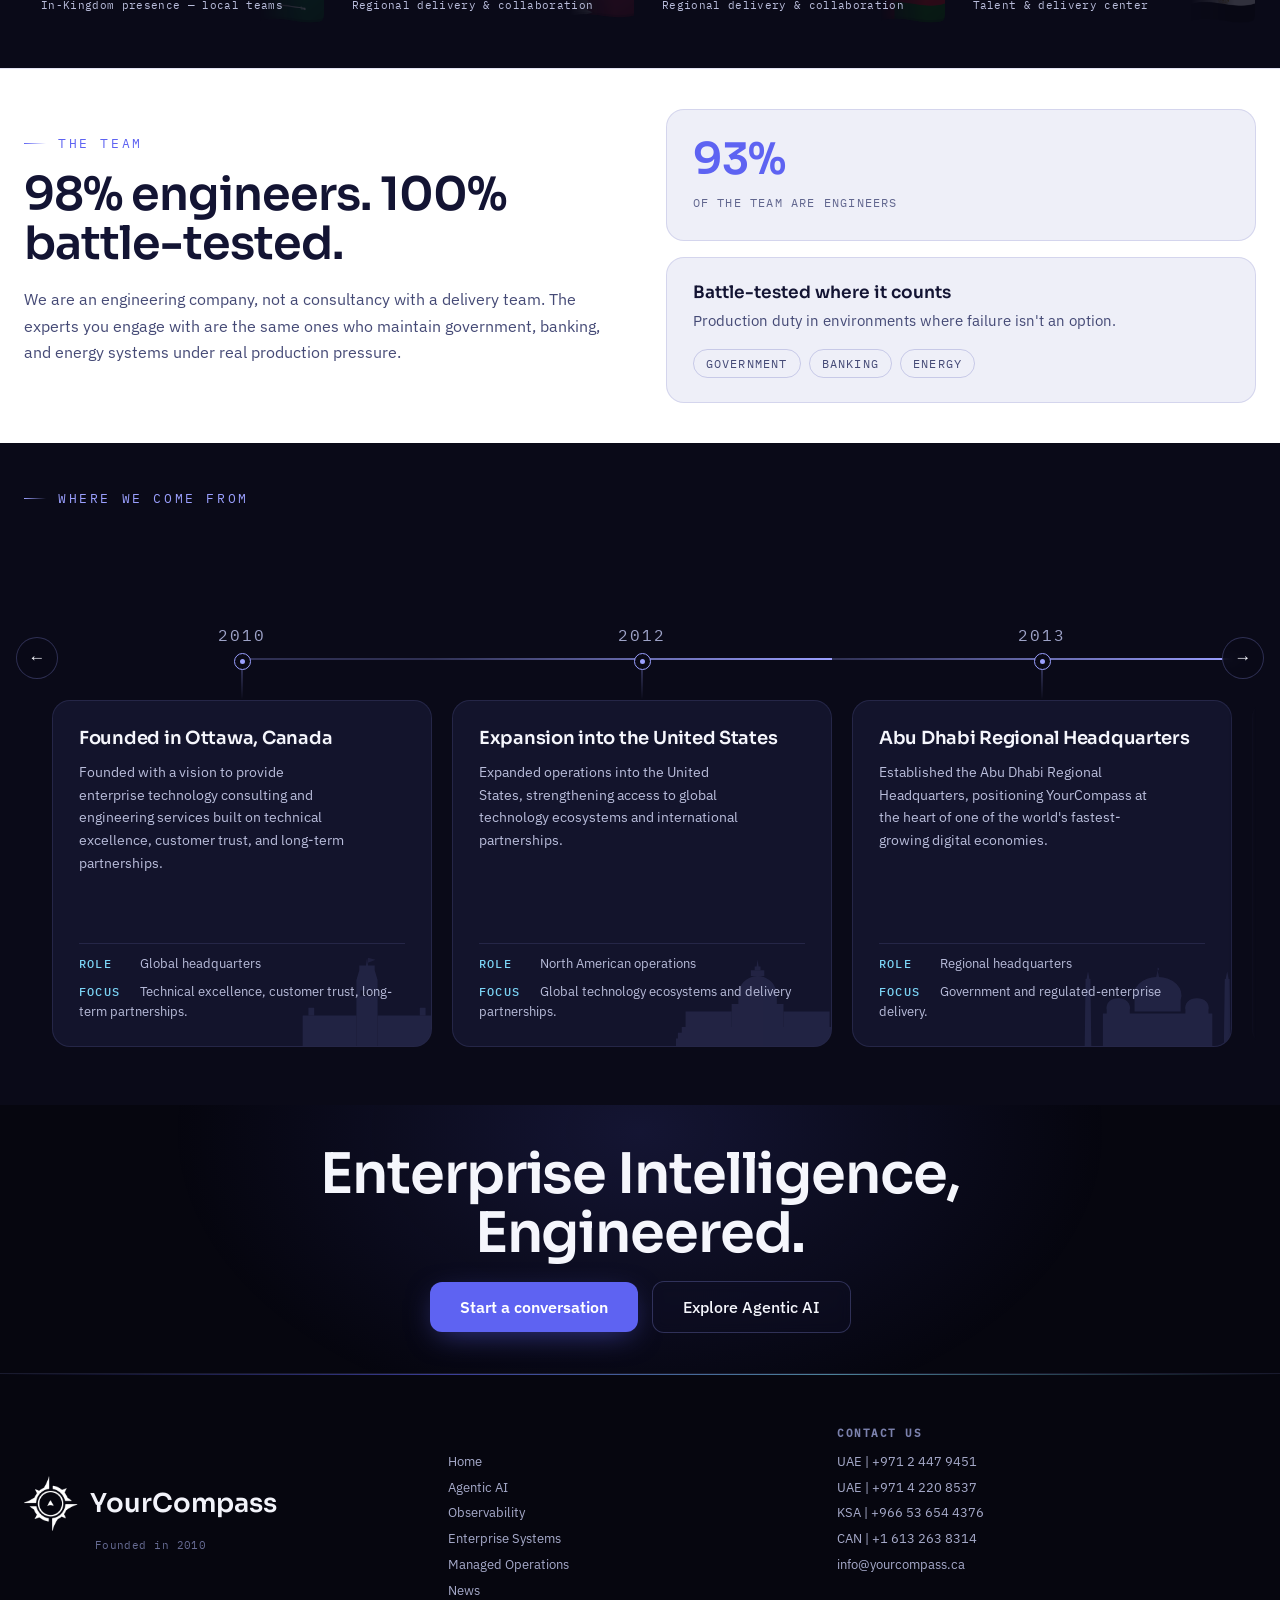
==== commit a71525a9: "Add News section parsed from yourcompass.ca with listing and three article pages Co-Authored-By: Cla" ====
--- a/index.html
+++ b/index.html
@@ -28,6 +28,7 @@
         <a class="nav__link" href="observability.html">Observability</a>
         <a class="nav__link" href="enterprise-systems.html">Enterprise Systems</a>
         <a class="nav__link" href="managed-operations.html">Managed Operations</a>
+        <a class="nav__link" href="news.html">News</a>
       </div>
       <button class="nav__burger" type="button" data-burger aria-expanded="false" aria-controls="mnav" aria-label="Menu">
         <svg data-burger-open width="26" height="26" viewBox="0 0 20 20" aria-hidden="true">
@@ -45,6 +46,7 @@
         <a class="nav__panel-link" href="observability.html"><span>Observability</span><span>&rarr;</span></a>
         <a class="nav__panel-link" href="enterprise-systems.html"><span>Enterprise Systems</span><span>&rarr;</span></a>
         <a class="nav__panel-link" href="managed-operations.html"><span>Managed Operations</span><span>&rarr;</span></a>
+        <a class="nav__panel-link" href="news.html"><span>News</span><span>&rarr;</span></a>
       </div>
     </div>
   </header>
@@ -959,6 +961,7 @@
           <a href="observability.html">Observability</a>
           <a href="enterprise-systems.html">Enterprise Systems</a>
           <a href="managed-operations.html">Managed Operations</a>
+          <a href="news.html">News</a>
         </div>
       </div>
       <div class="footer__col">
@@ -969,7 +972,6 @@
           <a href="tel:+966536544376">KSA | +966 53 654 4376</a>
           <a href="tel:+16132638314">CAN | +1 613 263 8314</a>
           <a href="mailto:info@yourcompass.ca">info@yourcompass.ca</a>
-          <a href="privacy-cookies.html" class="footer__privacy">Privacy &amp; Cookies</a>
         </div>
       </div>
     </div>
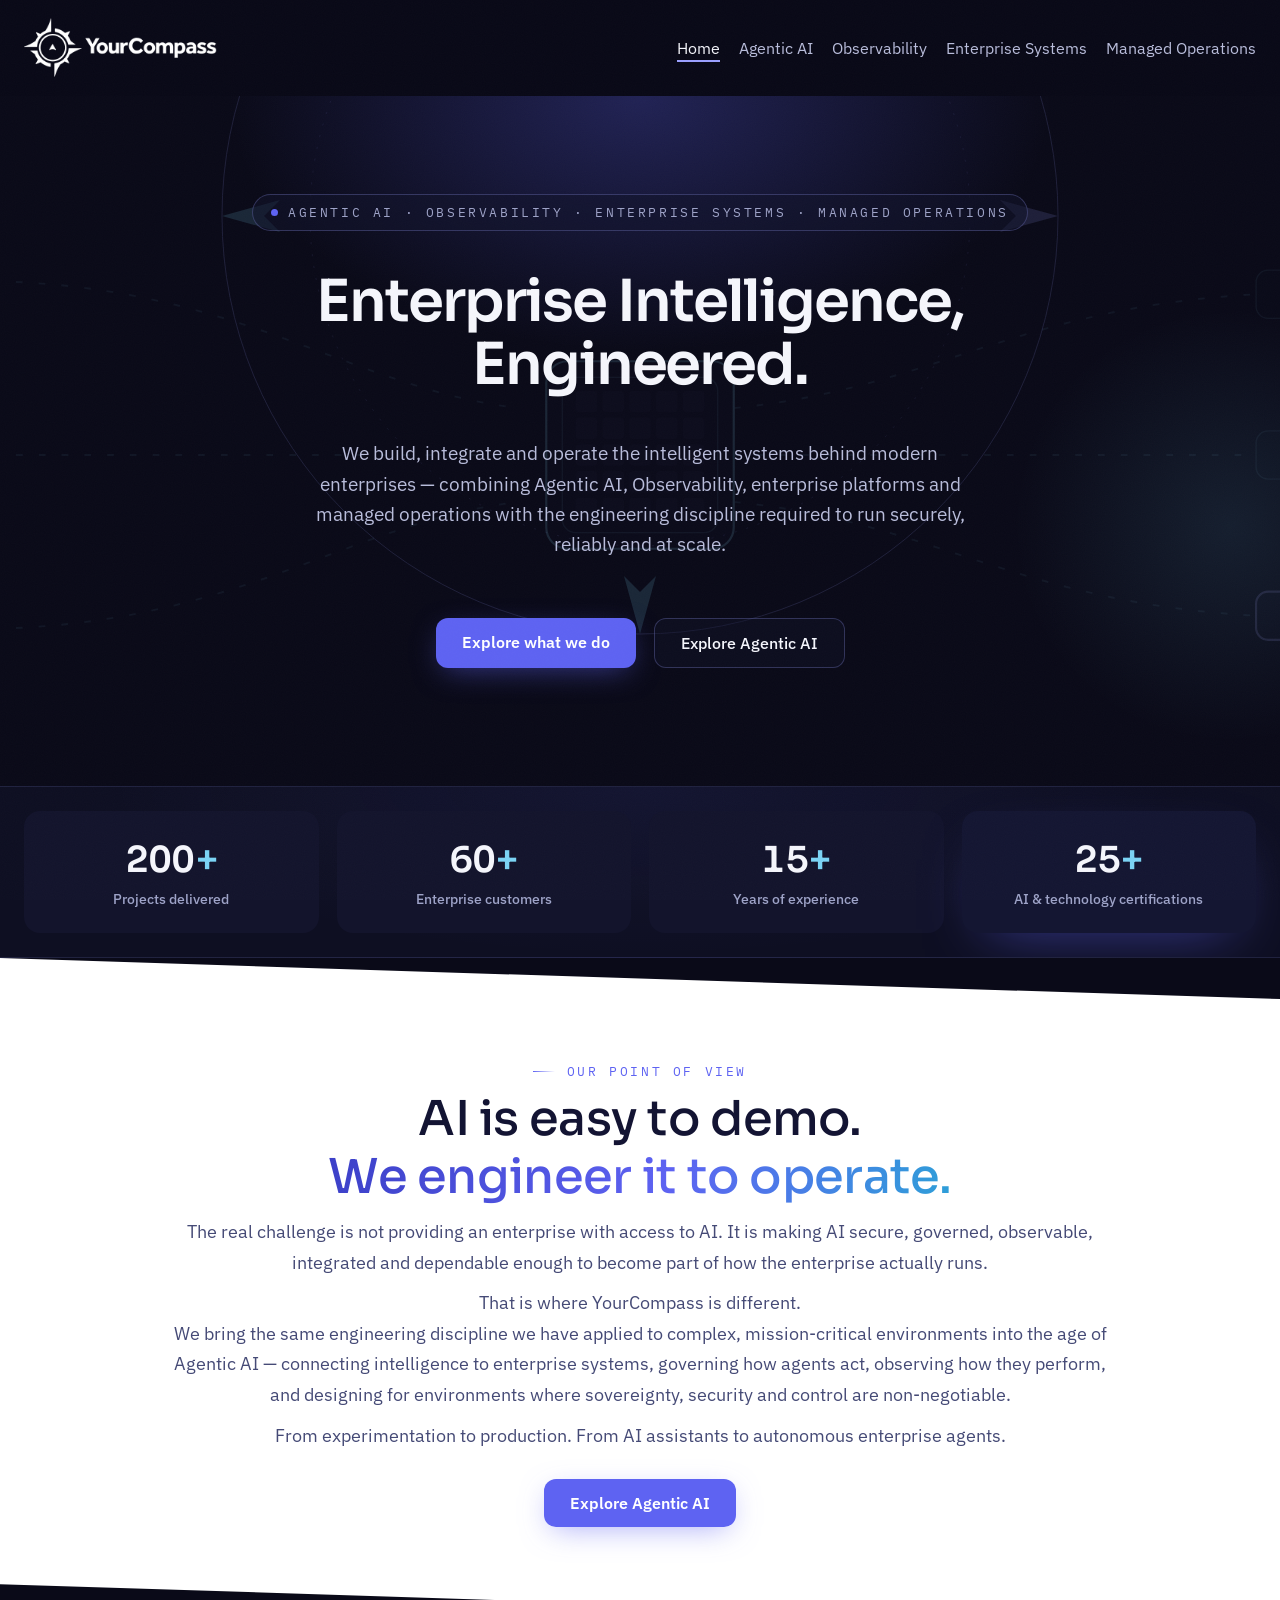
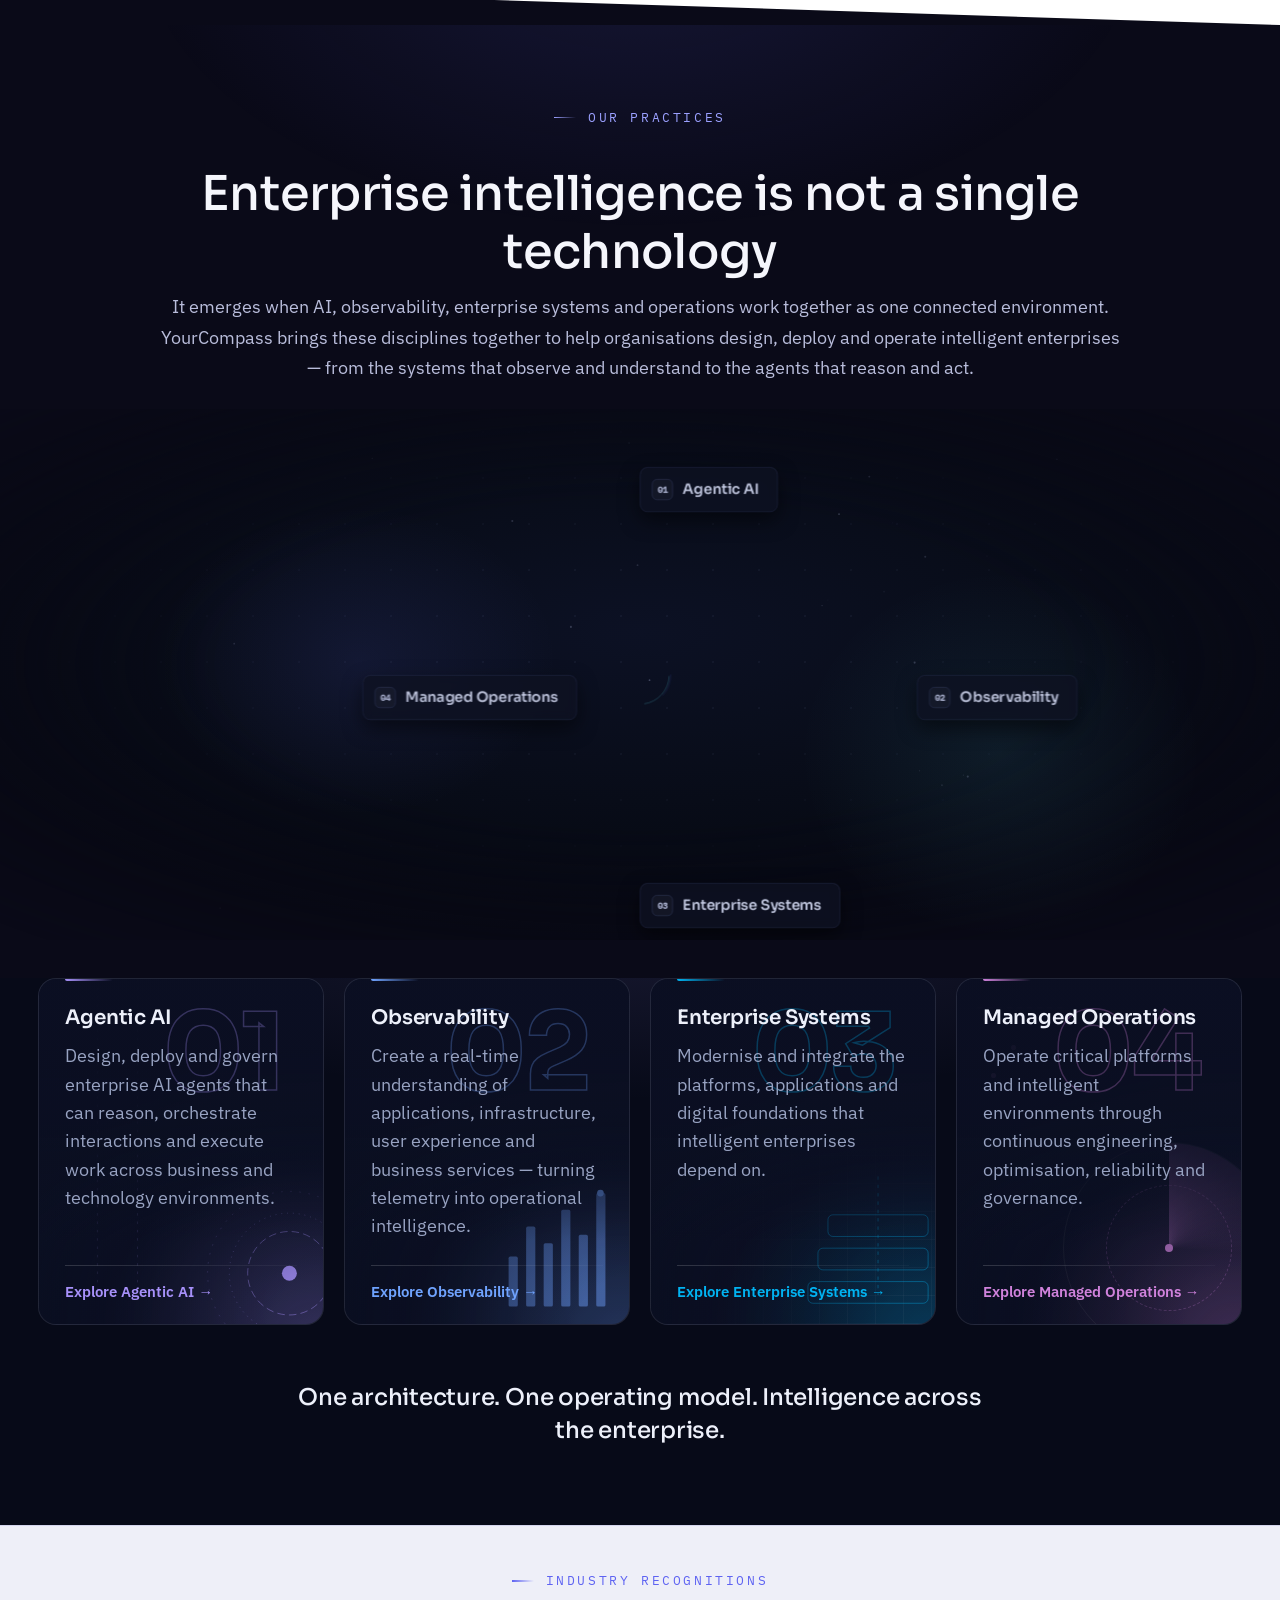
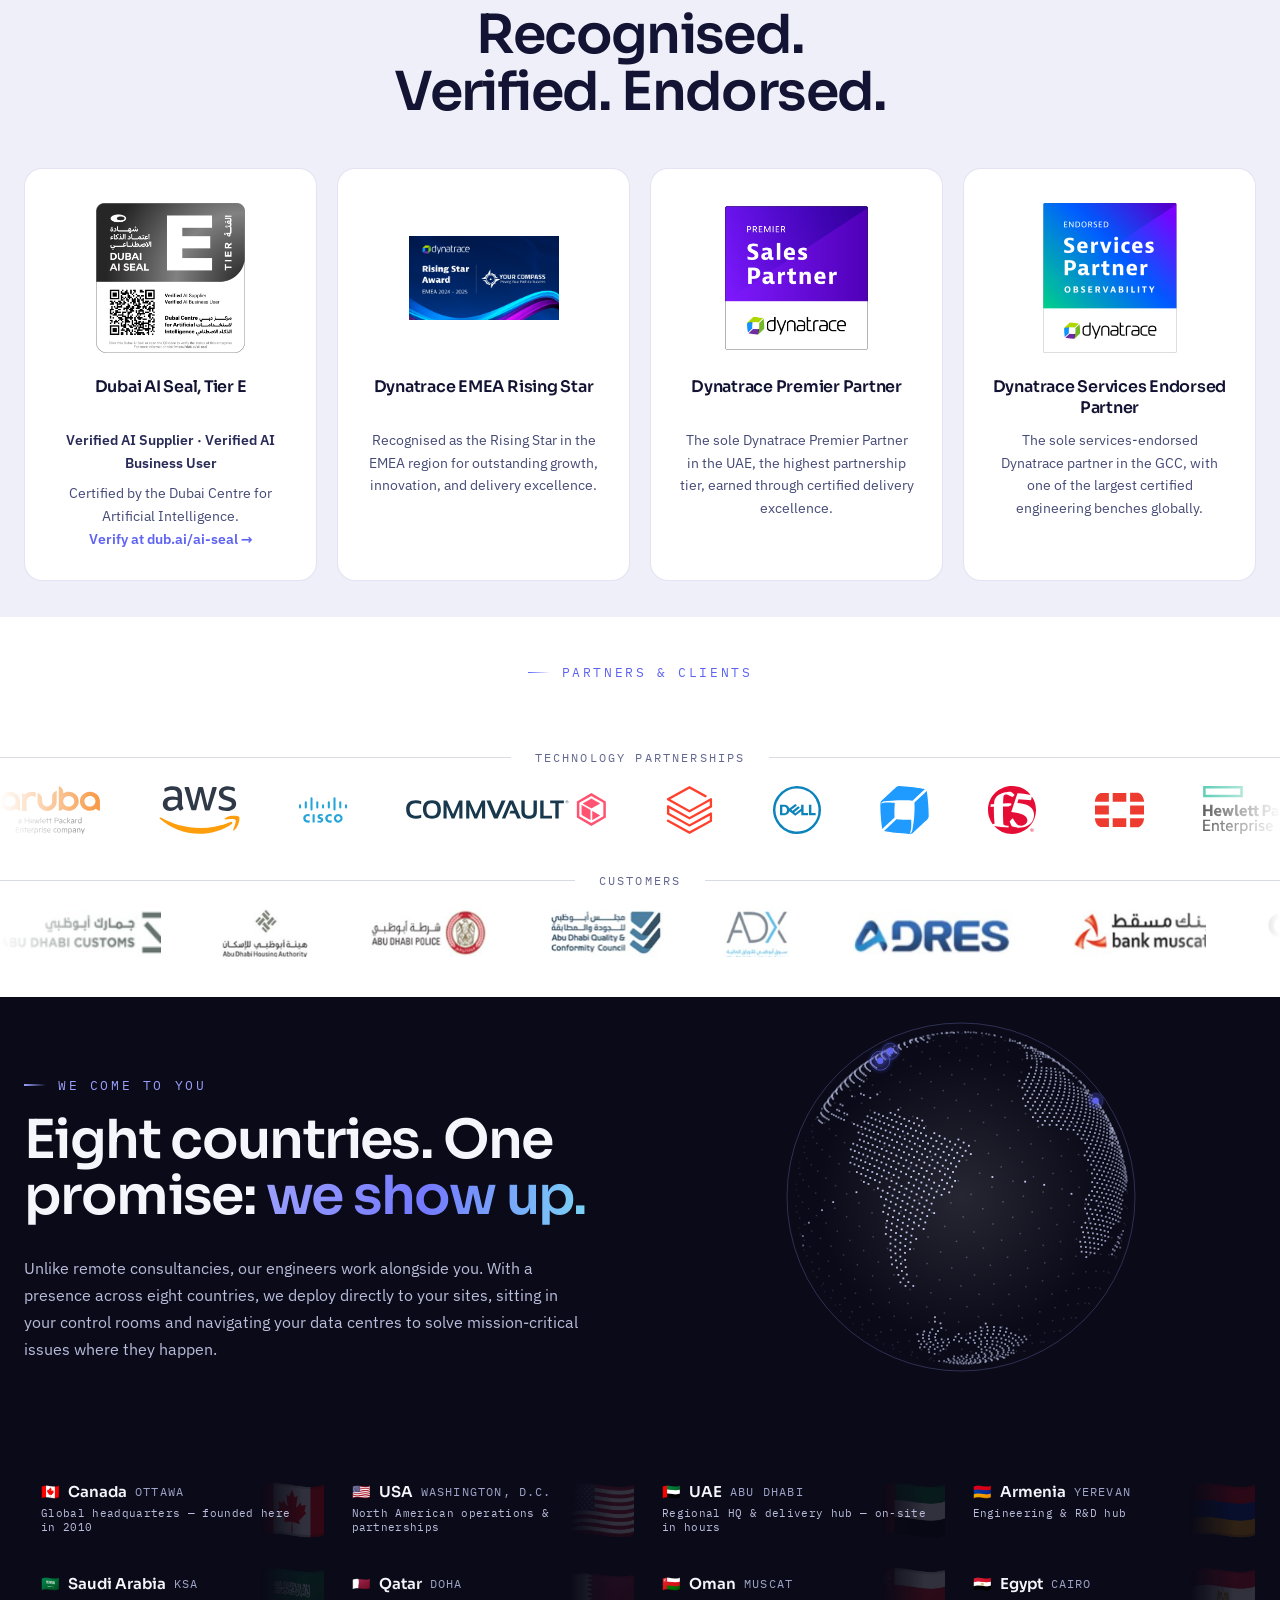
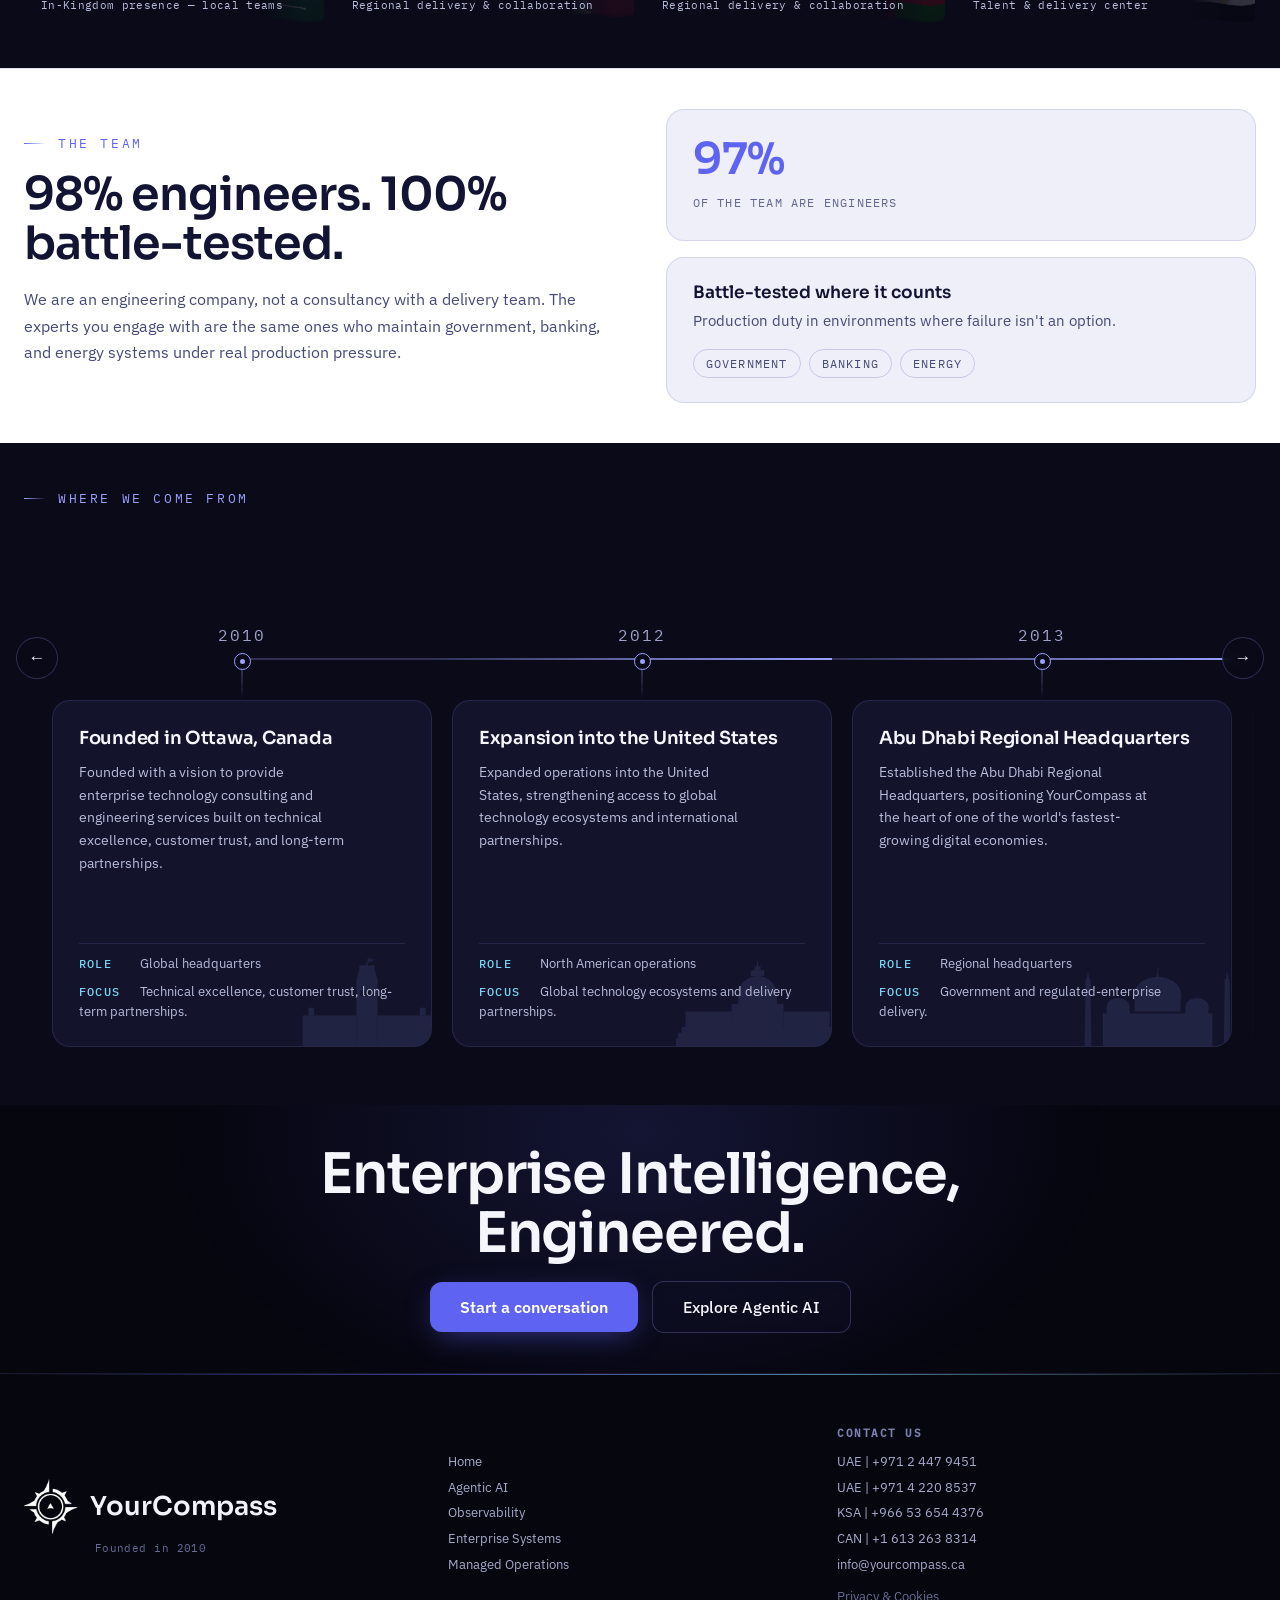
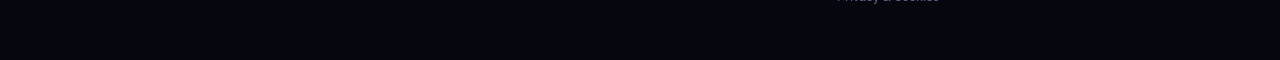
==== commit 5cd36ca9: "Merge pull request #3 from Ghazaryan87/privacy-cookies Add Privacy & Cookies page and restore its fo" ====
--- a/index.html
+++ b/index.html
@@ -28,7 +28,6 @@
         <a class="nav__link" href="observability.html">Observability</a>
         <a class="nav__link" href="enterprise-systems.html">Enterprise Systems</a>
         <a class="nav__link" href="managed-operations.html">Managed Operations</a>
-        <a class="nav__link" href="news.html">News</a>
       </div>
       <button class="nav__burger" type="button" data-burger aria-expanded="false" aria-controls="mnav" aria-label="Menu">
         <svg data-burger-open width="26" height="26" viewBox="0 0 20 20" aria-hidden="true">
@@ -46,7 +45,6 @@
         <a class="nav__panel-link" href="observability.html"><span>Observability</span><span>&rarr;</span></a>
         <a class="nav__panel-link" href="enterprise-systems.html"><span>Enterprise Systems</span><span>&rarr;</span></a>
         <a class="nav__panel-link" href="managed-operations.html"><span>Managed Operations</span><span>&rarr;</span></a>
-        <a class="nav__panel-link" href="news.html"><span>News</span><span>&rarr;</span></a>
       </div>
     </div>
   </header>
@@ -961,7 +959,6 @@
           <a href="observability.html">Observability</a>
           <a href="enterprise-systems.html">Enterprise Systems</a>
           <a href="managed-operations.html">Managed Operations</a>
-          <a href="news.html">News</a>
         </div>
       </div>
       <div class="footer__col">
@@ -972,6 +969,7 @@
           <a href="tel:+966536544376">KSA | +966 53 654 4376</a>
           <a href="tel:+16132638314">CAN | +1 613 263 8314</a>
           <a href="mailto:info@yourcompass.ca">info@yourcompass.ca</a>
+          <a href="privacy-cookies.html" class="footer__privacy">Privacy &amp; Cookies</a>
         </div>
       </div>
     </div>
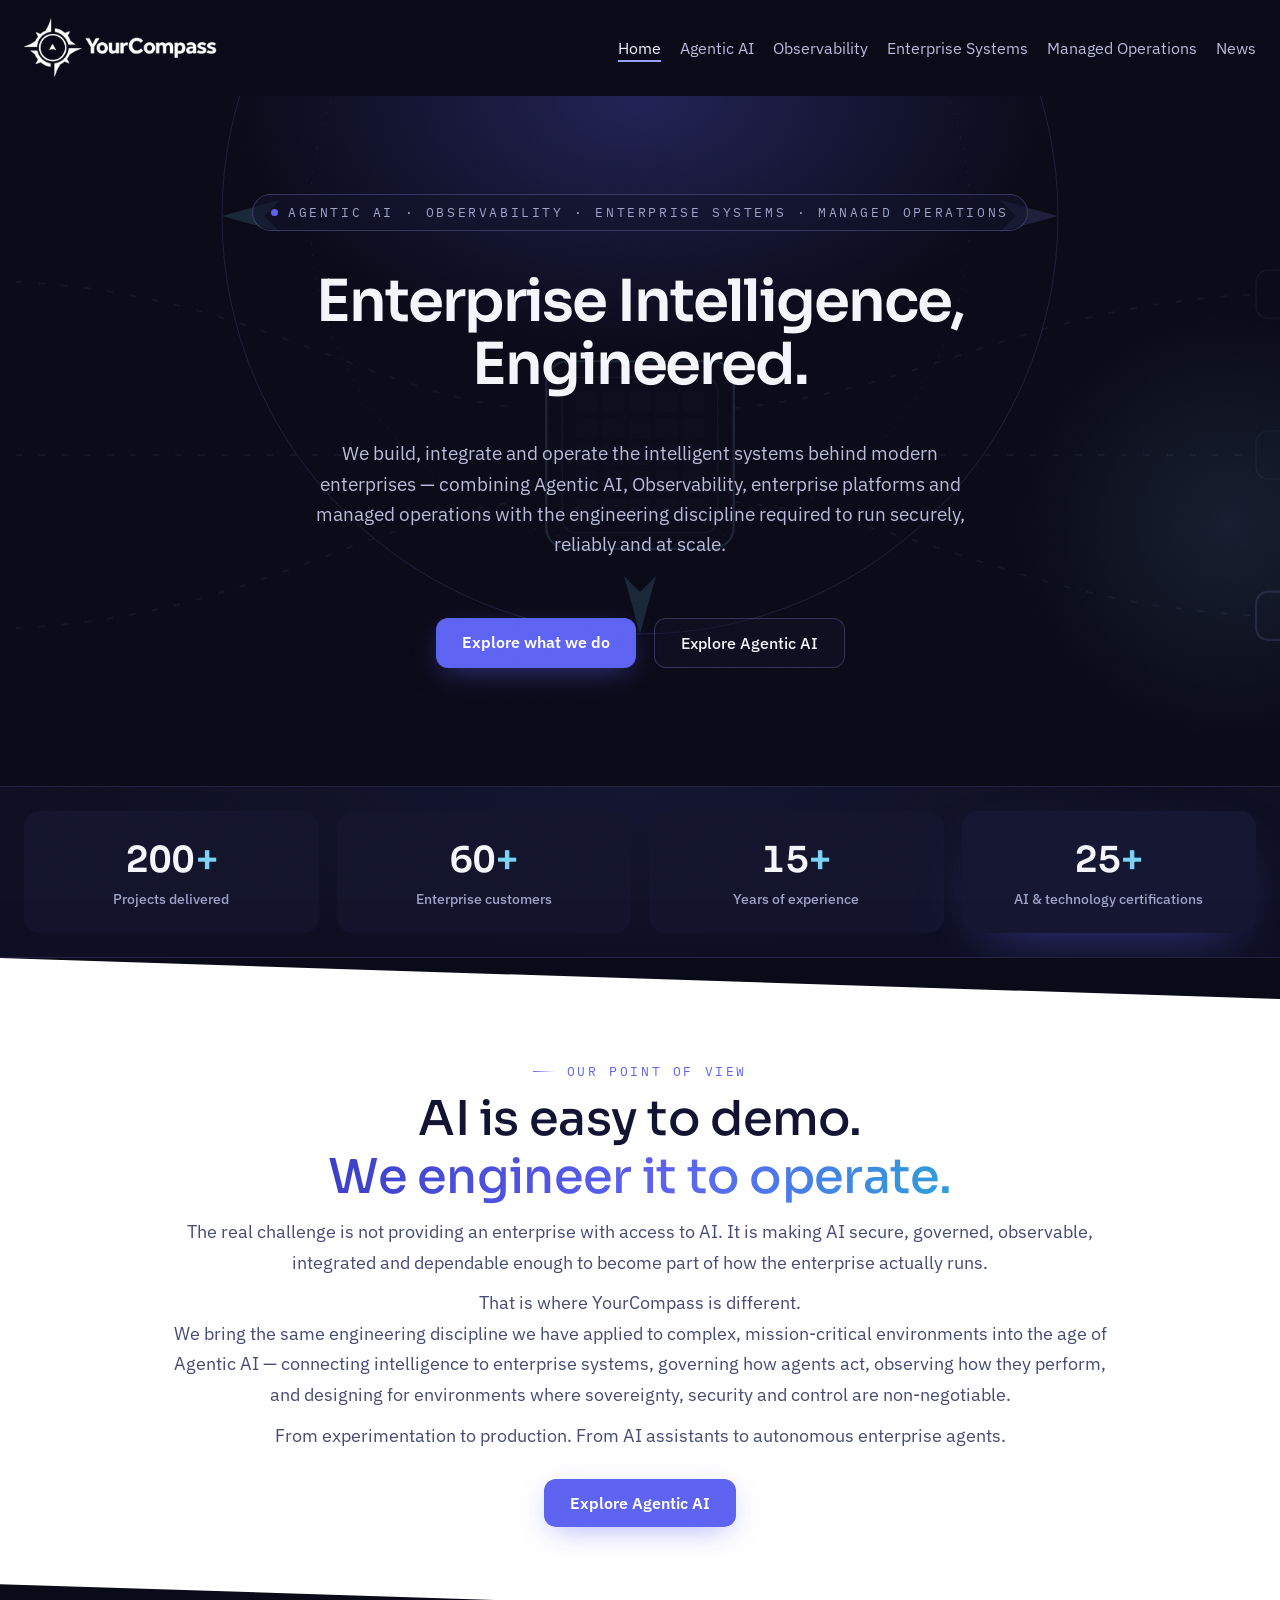
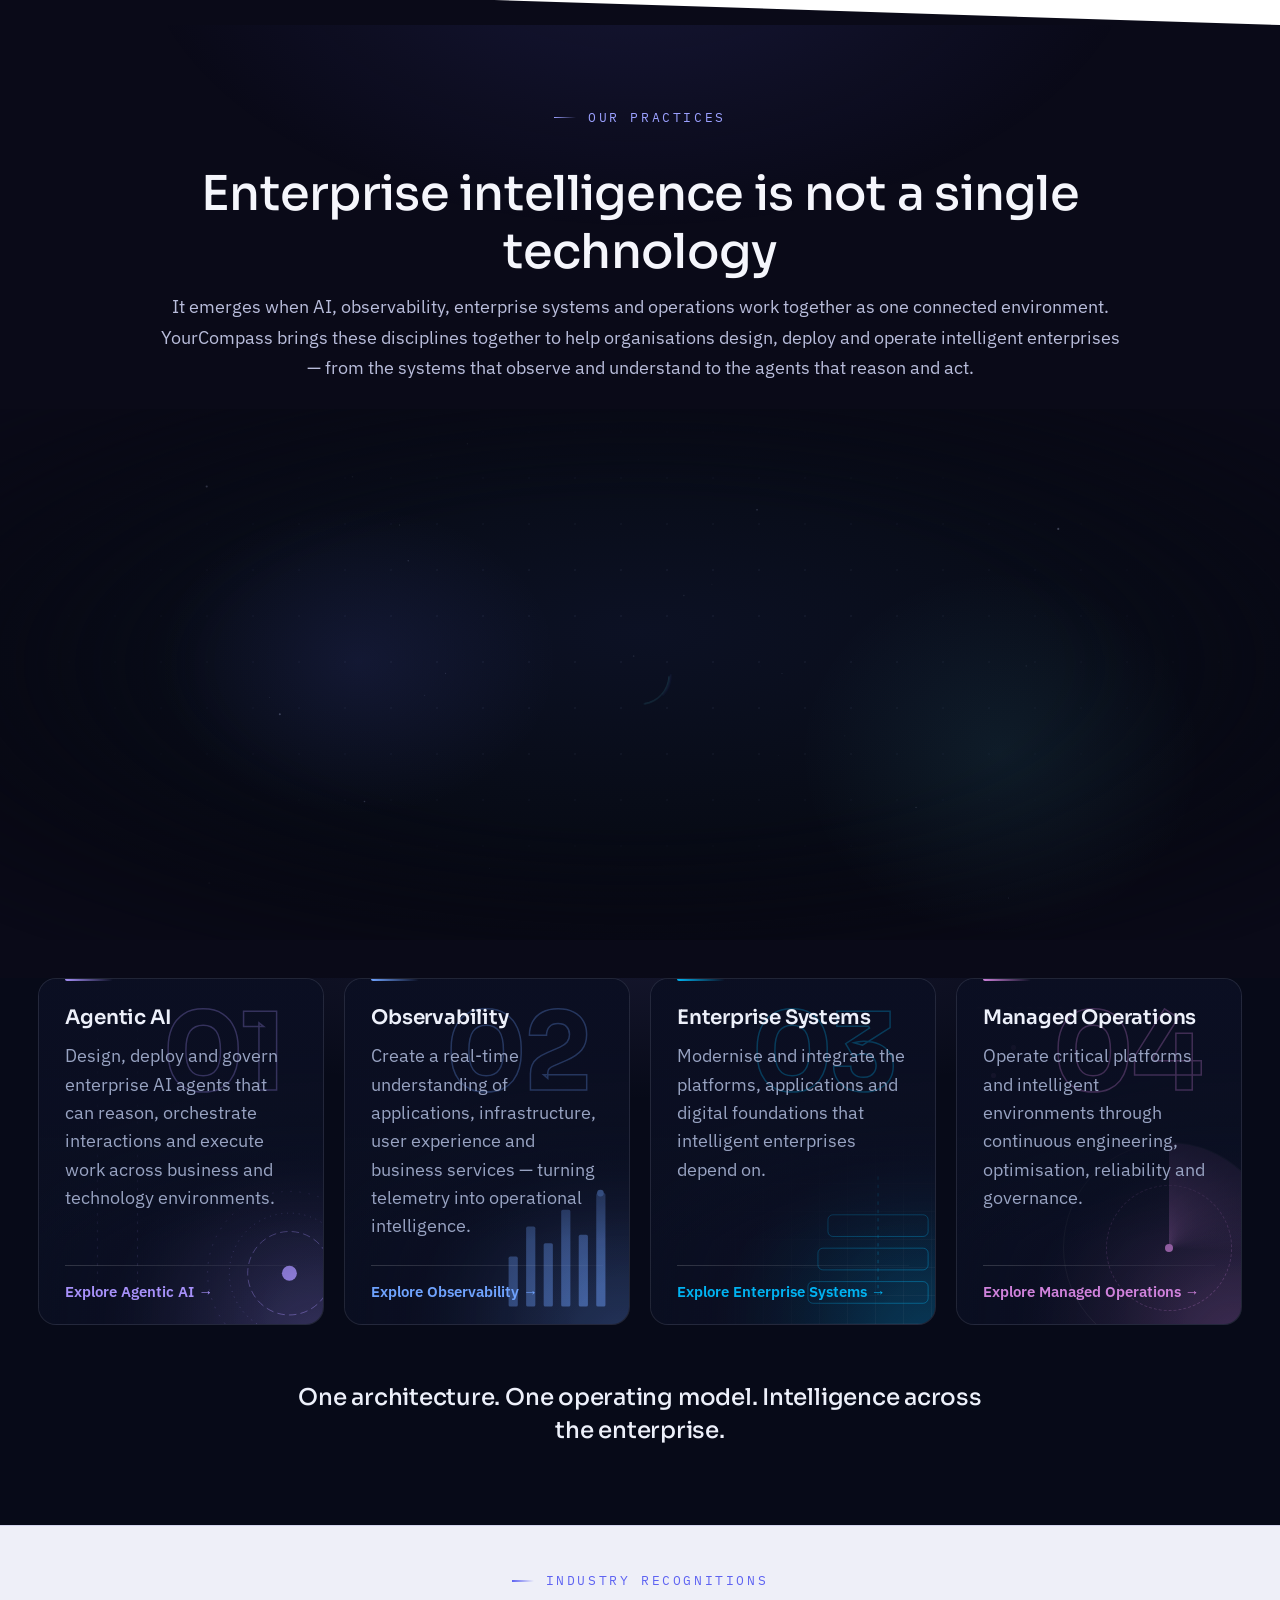
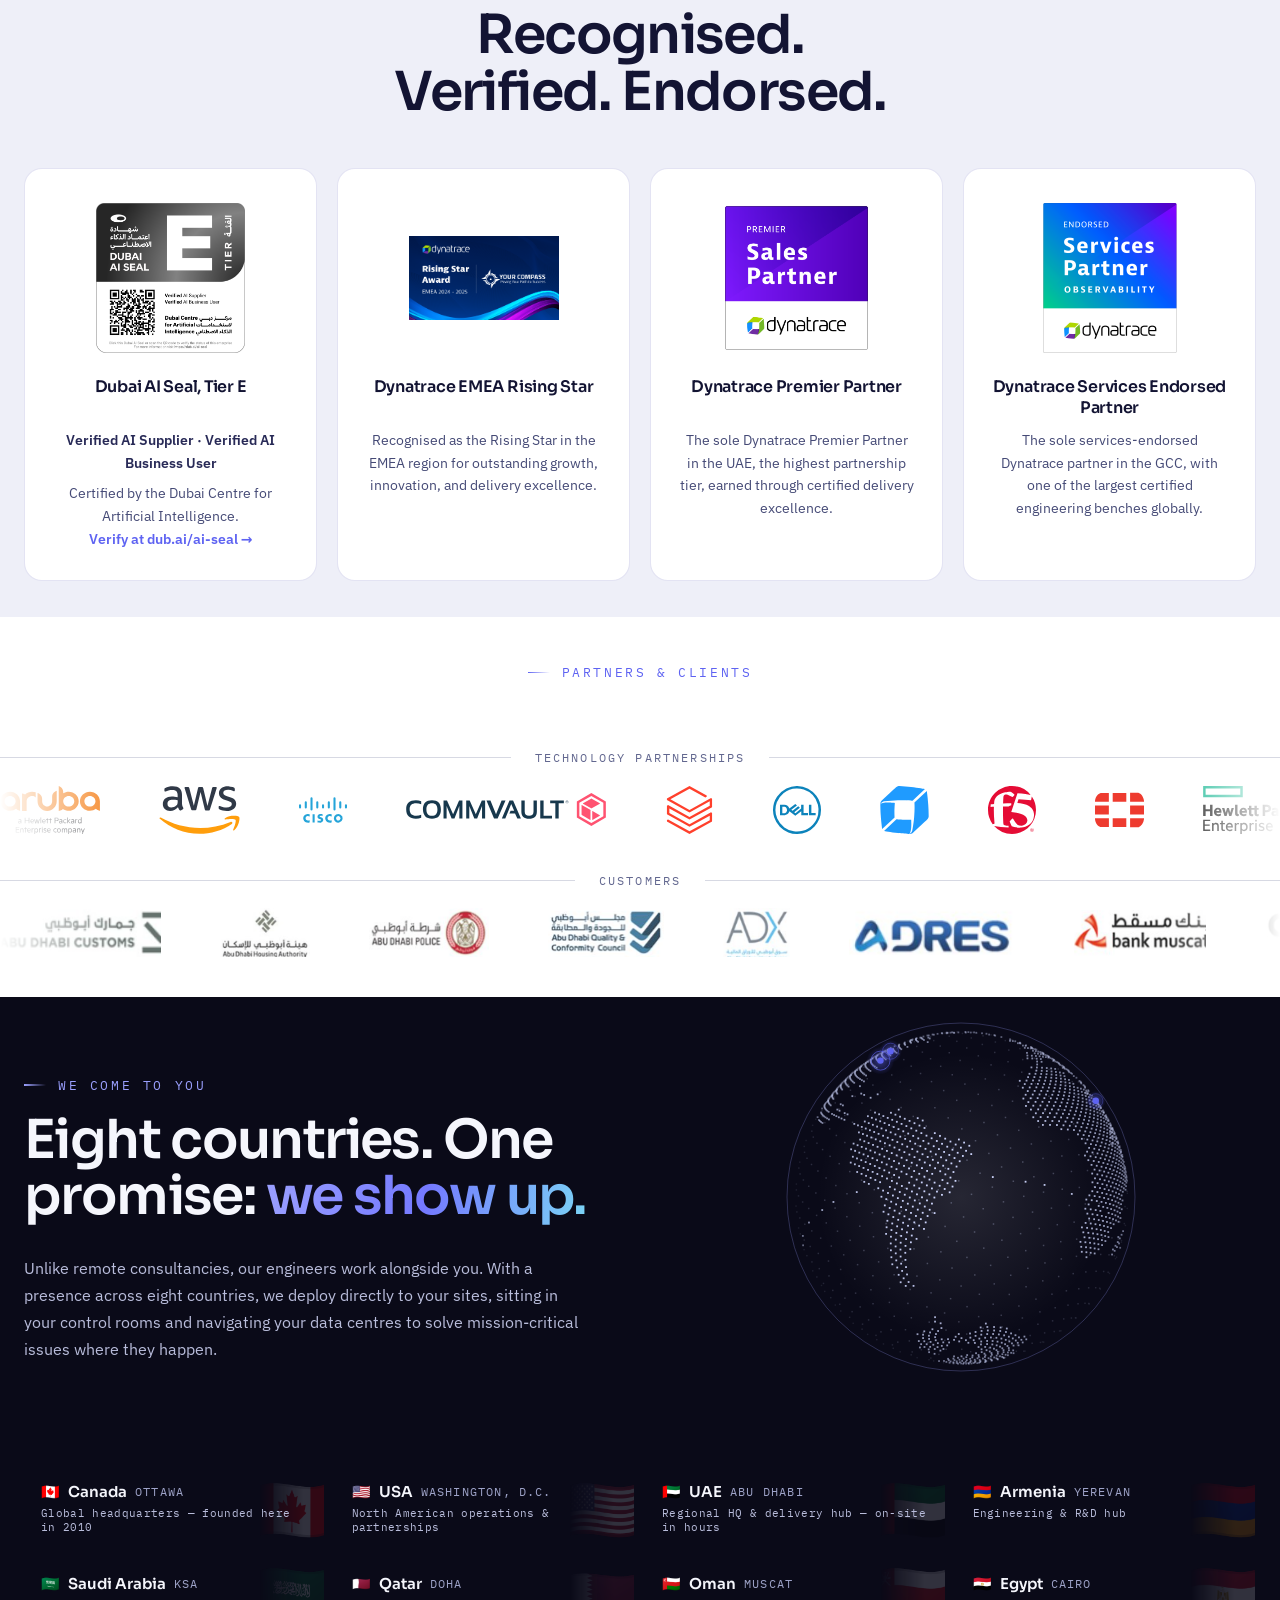
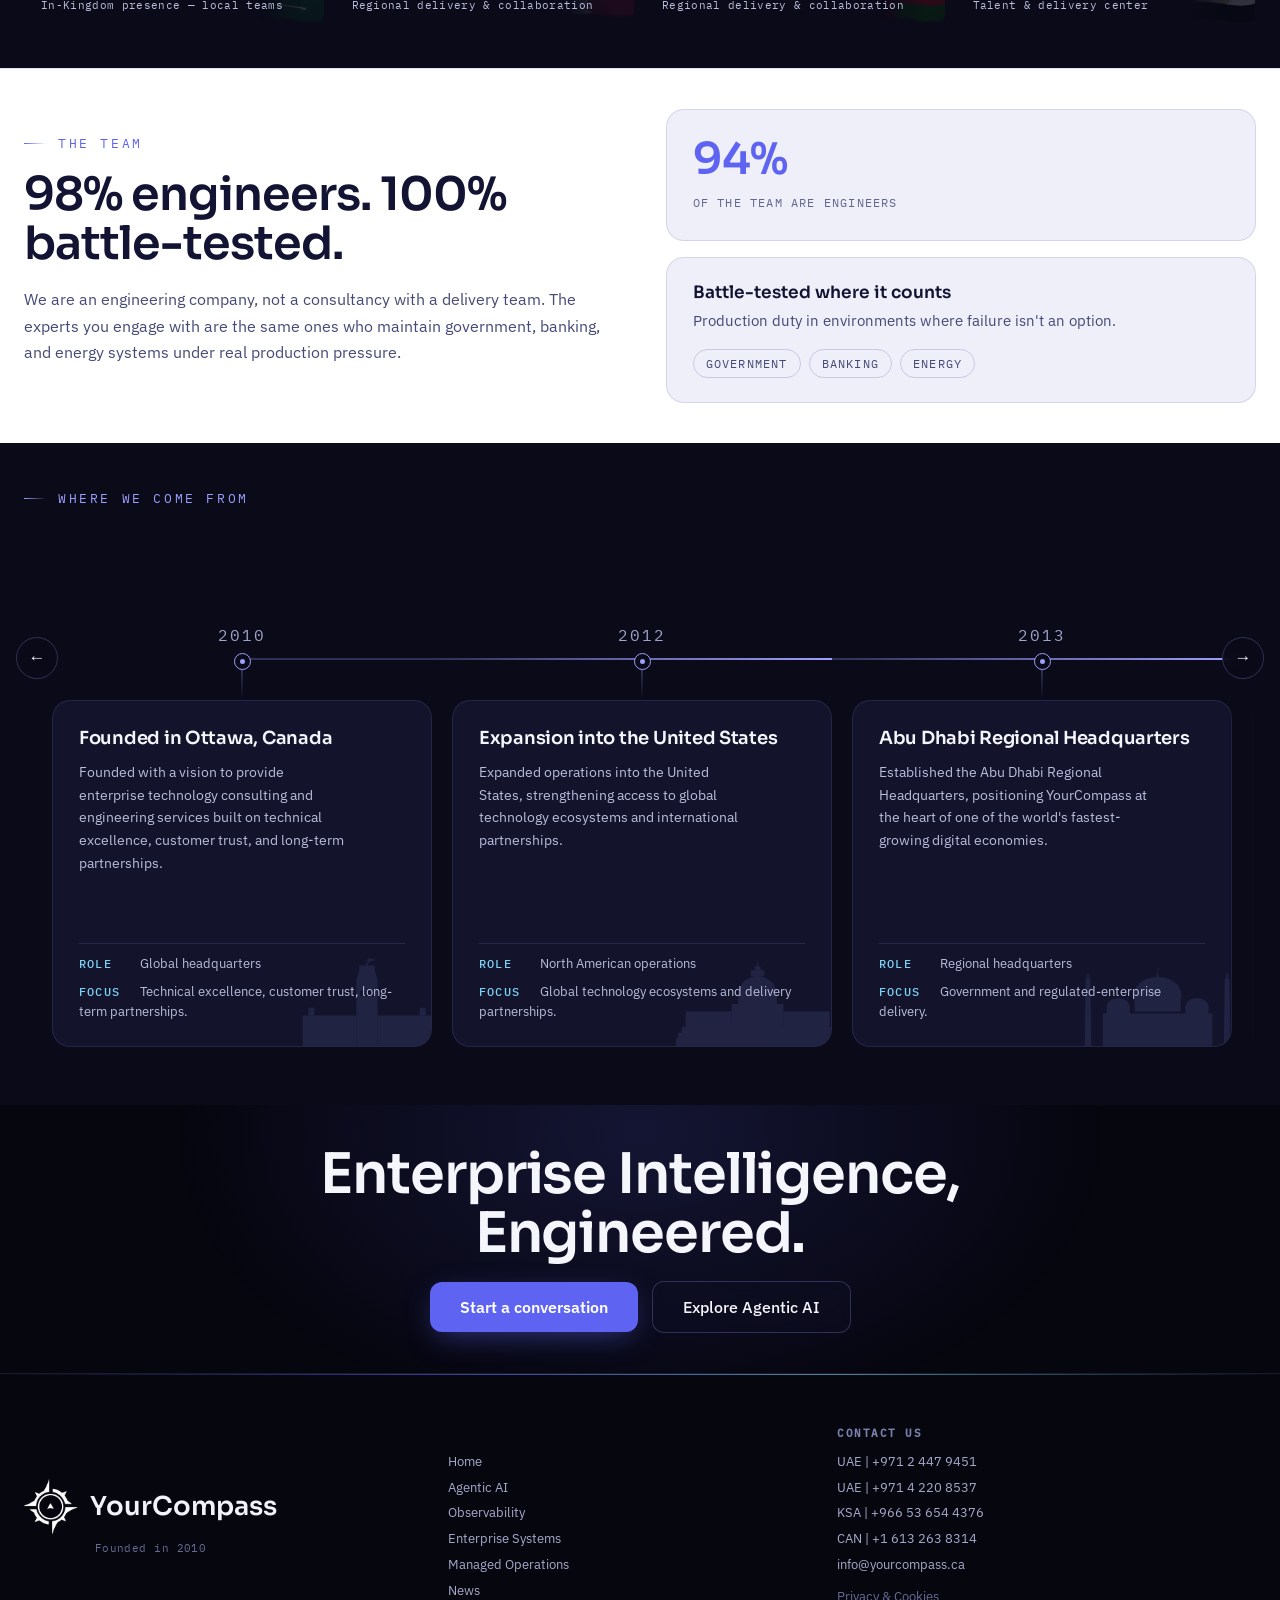
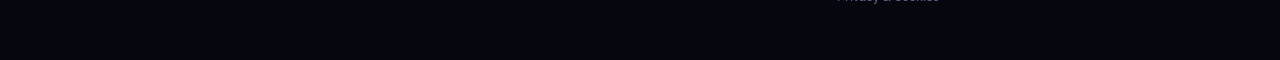
==== commit 649492f4: "Merge branch 'main' into news-page" ====
--- a/index.html
+++ b/index.html
@@ -28,6 +28,7 @@
         <a class="nav__link" href="observability.html">Observability</a>
         <a class="nav__link" href="enterprise-systems.html">Enterprise Systems</a>
         <a class="nav__link" href="managed-operations.html">Managed Operations</a>
+        <a class="nav__link" href="news.html">News</a>
       </div>
       <button class="nav__burger" type="button" data-burger aria-expanded="false" aria-controls="mnav" aria-label="Menu">
         <svg data-burger-open width="26" height="26" viewBox="0 0 20 20" aria-hidden="true">
@@ -45,6 +46,7 @@
         <a class="nav__panel-link" href="observability.html"><span>Observability</span><span>&rarr;</span></a>
         <a class="nav__panel-link" href="enterprise-systems.html"><span>Enterprise Systems</span><span>&rarr;</span></a>
         <a class="nav__panel-link" href="managed-operations.html"><span>Managed Operations</span><span>&rarr;</span></a>
+        <a class="nav__panel-link" href="news.html"><span>News</span><span>&rarr;</span></a>
       </div>
     </div>
   </header>
@@ -959,6 +961,7 @@
           <a href="observability.html">Observability</a>
           <a href="enterprise-systems.html">Enterprise Systems</a>
           <a href="managed-operations.html">Managed Operations</a>
+          <a href="news.html">News</a>
         </div>
       </div>
       <div class="footer__col">
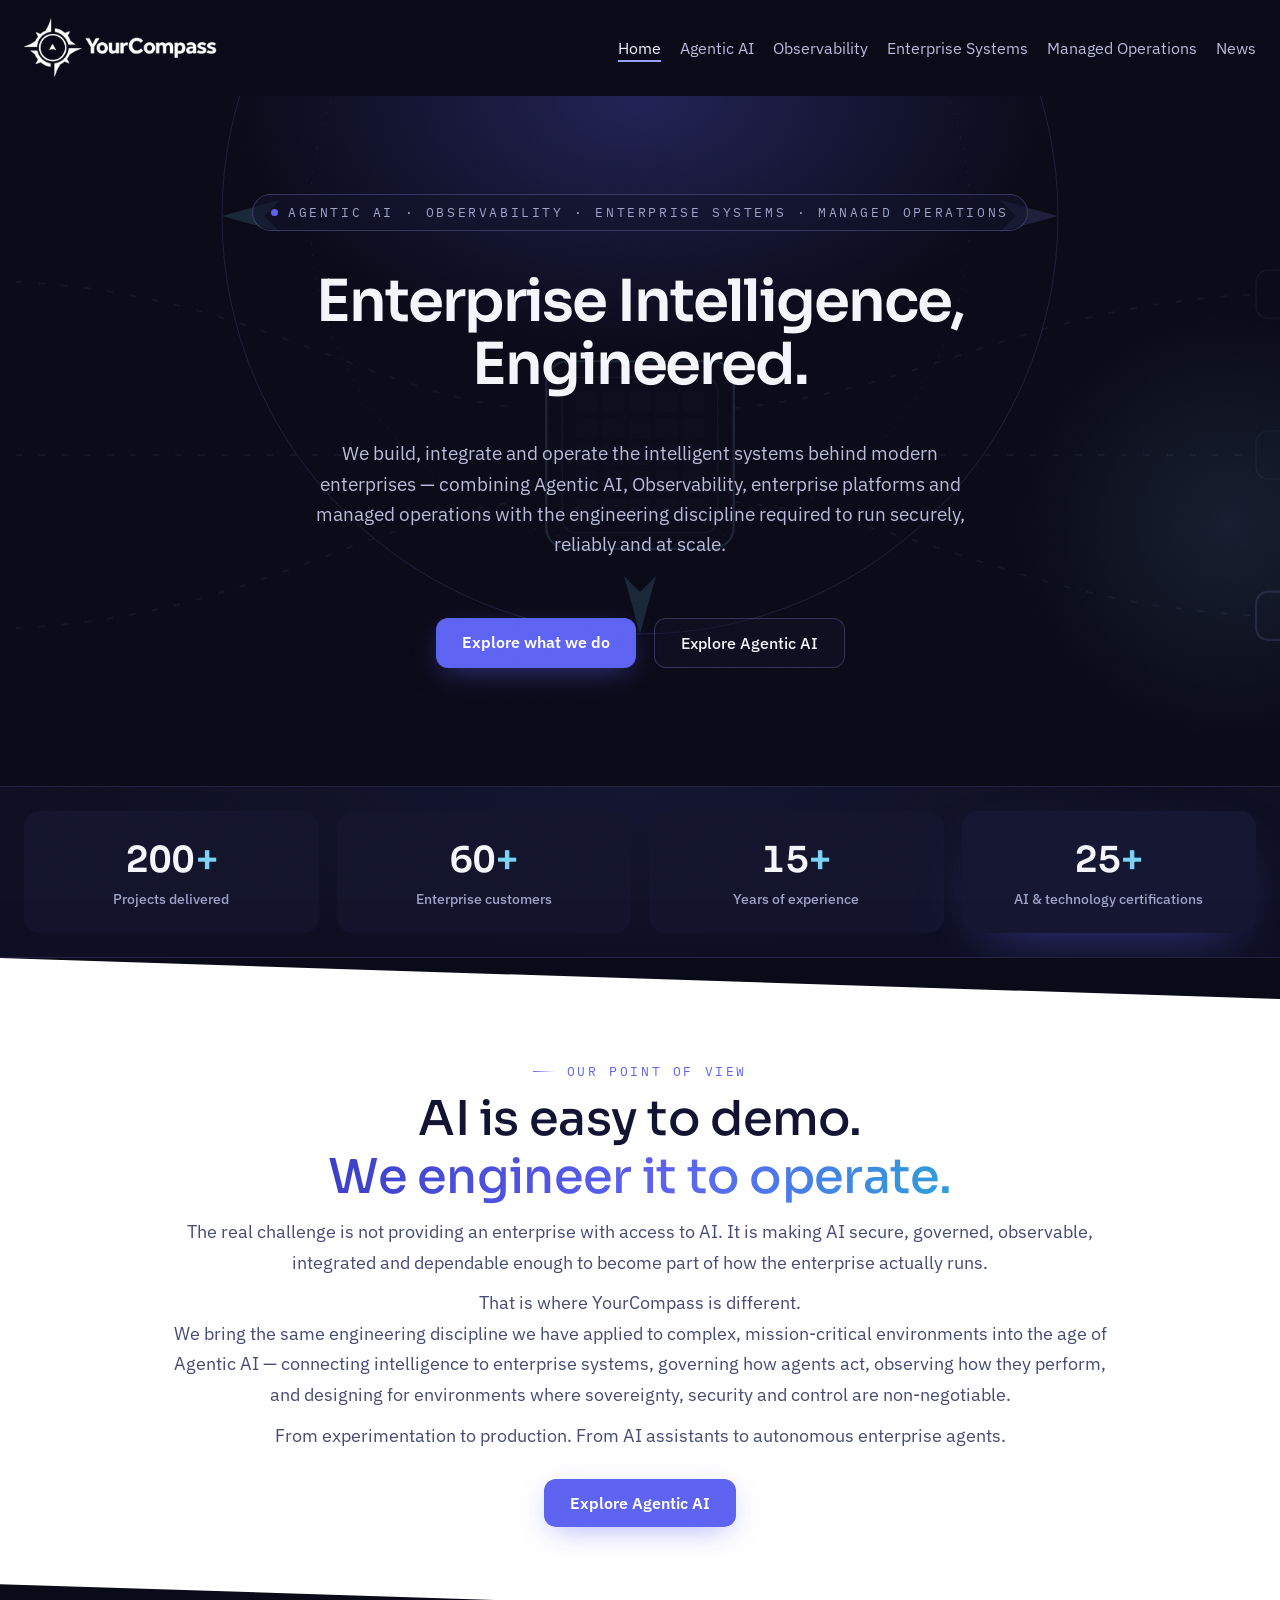
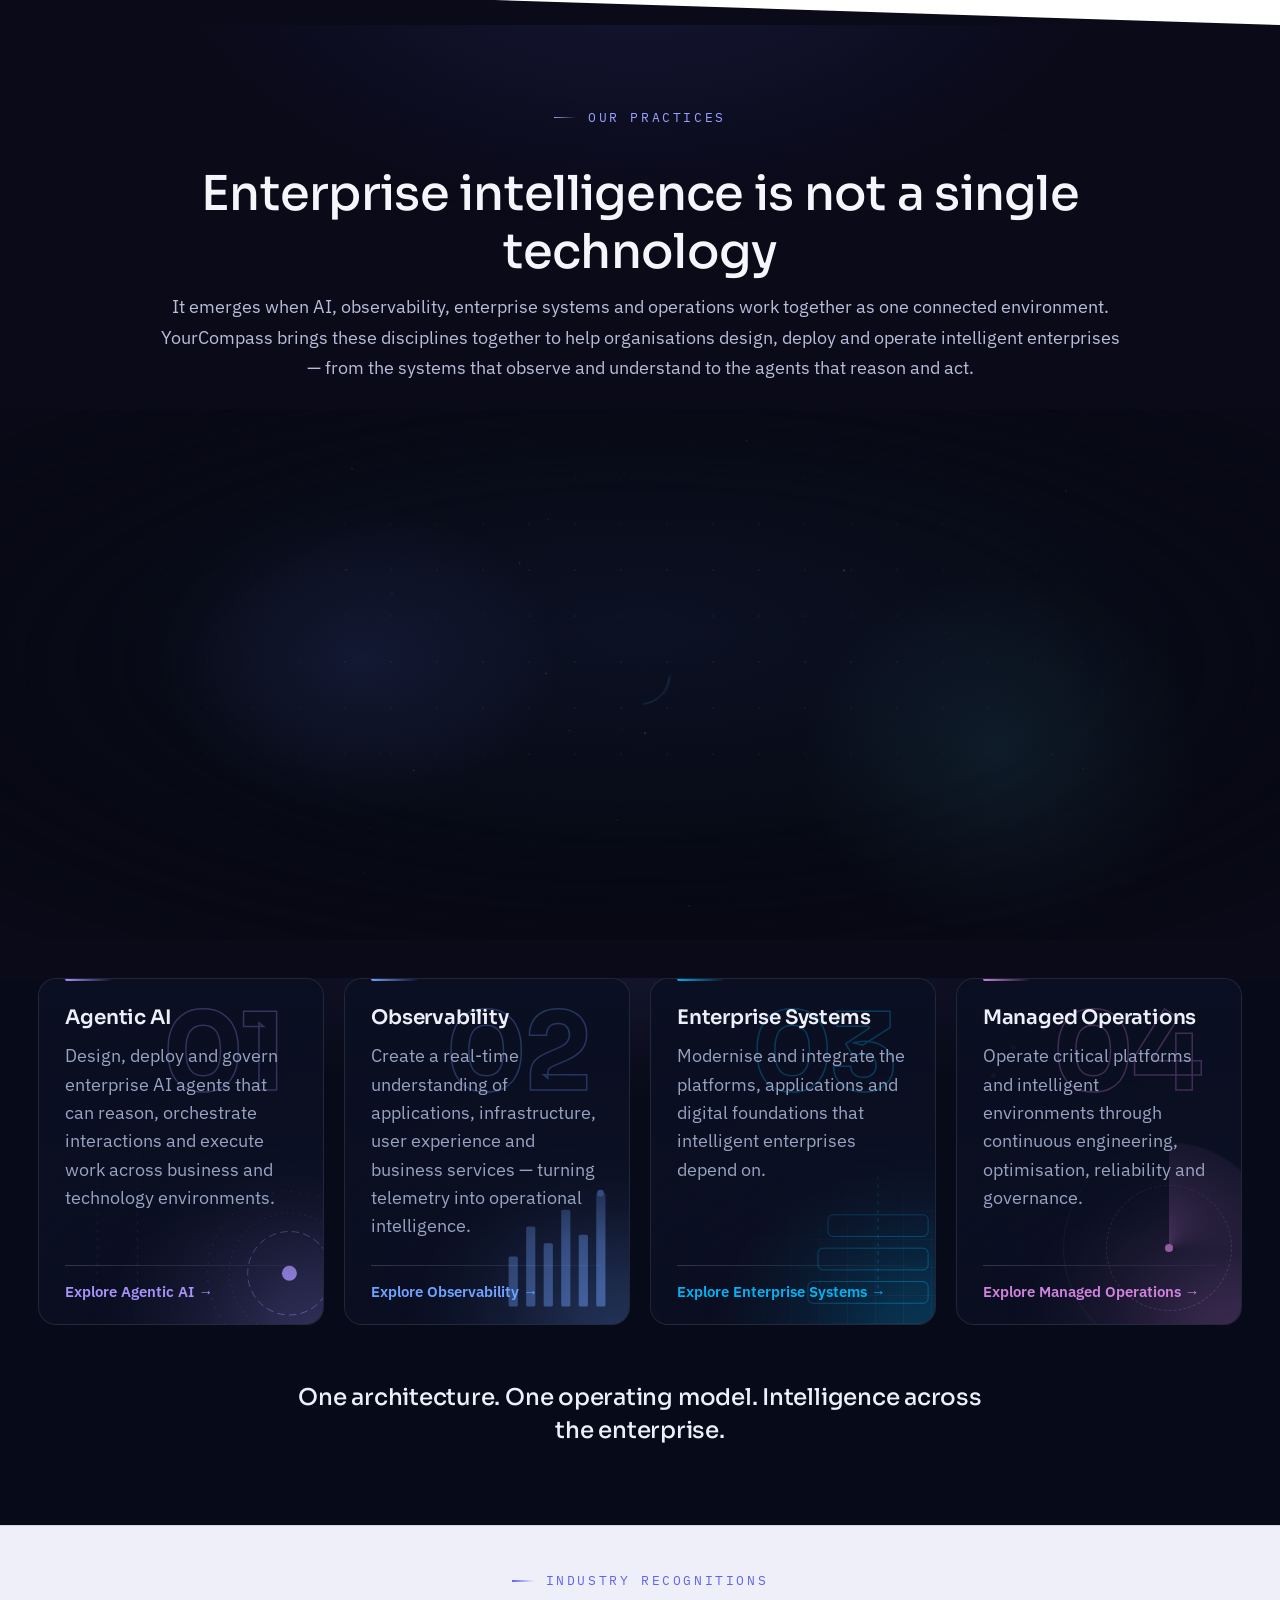
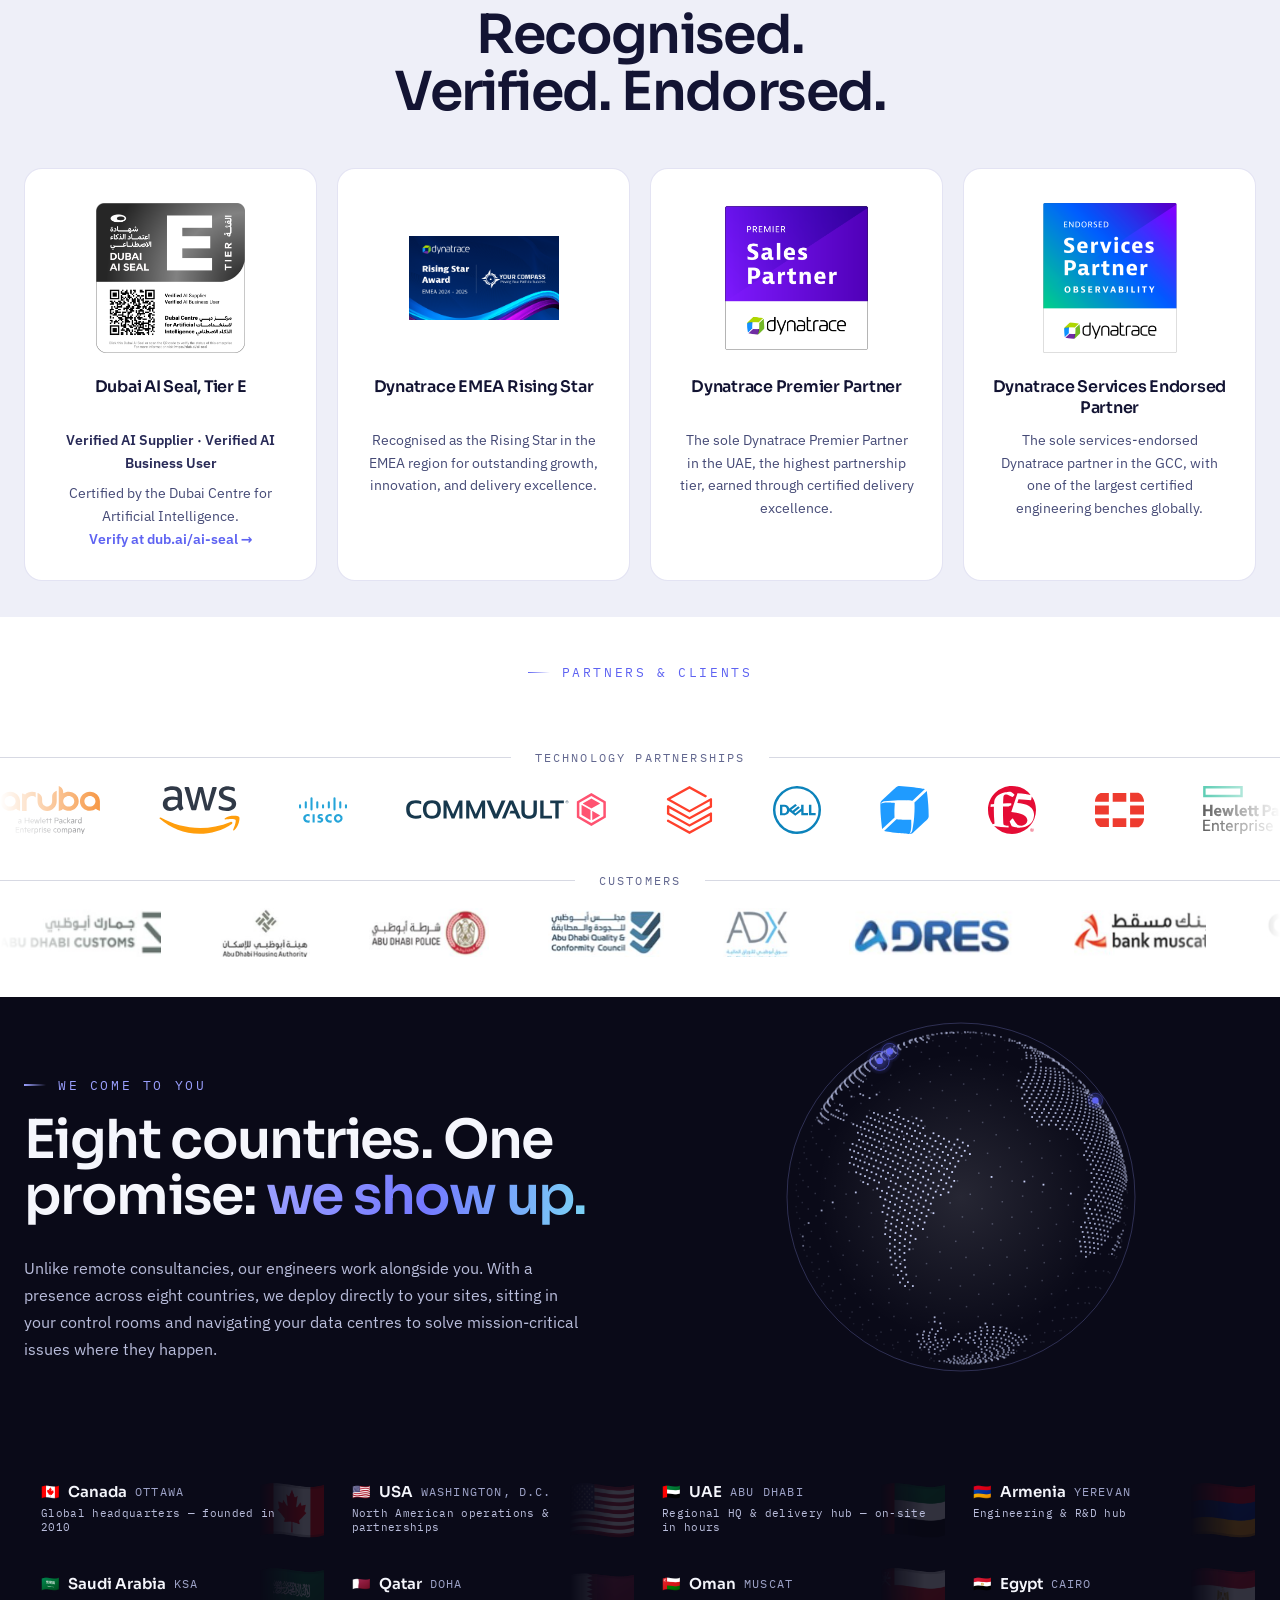
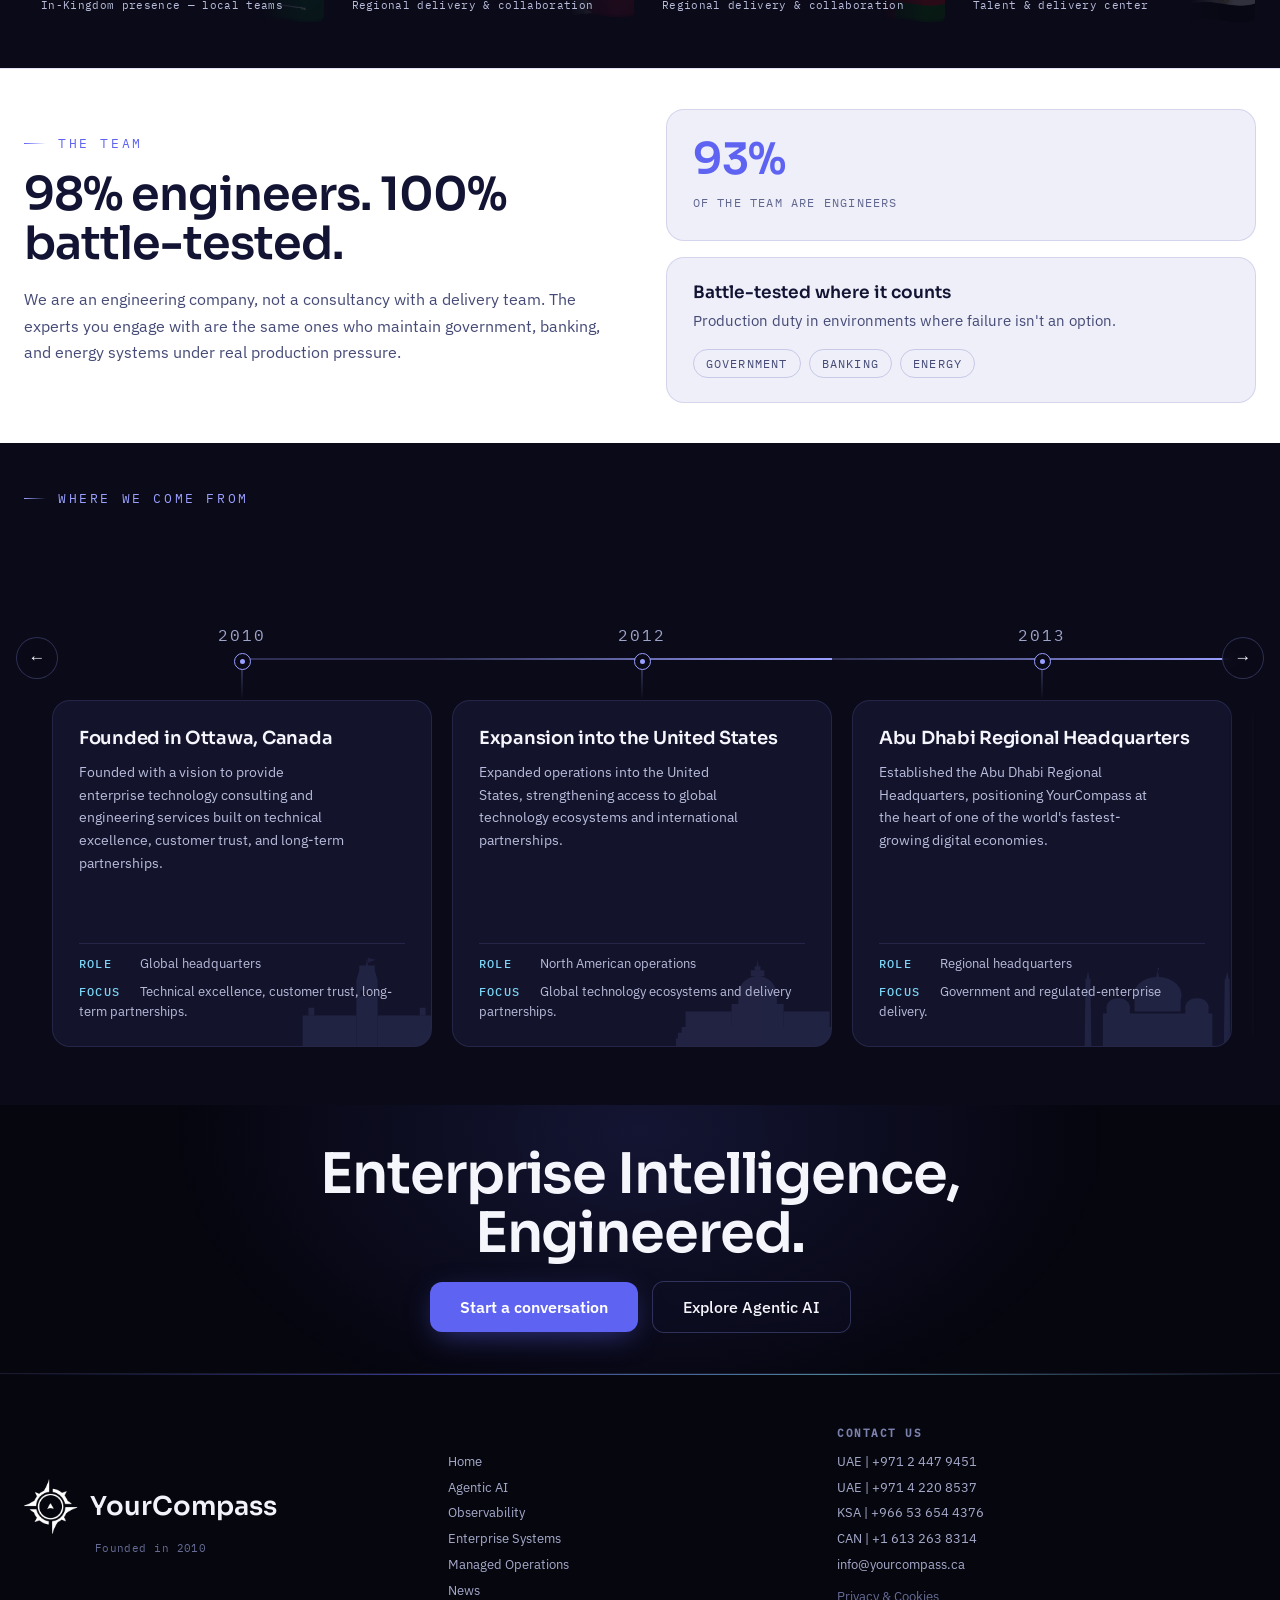
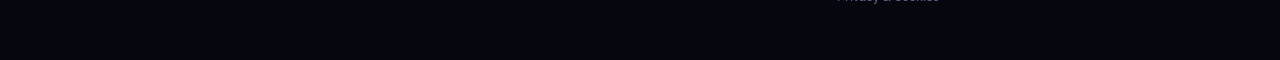
==== commit a627f263: "Swap Explore Agentic AI CTAs for mail buttons and fix the hidden attribute Hide the three Explore Ag" ====
--- a/index.html
+++ b/index.html
@@ -936,7 +936,7 @@
     <div class="close__inner">
       <h2 class="close__h2" data-reveal>Enterprise Intelligence, Engineered.</h2>
       <div class="close__ctas" data-reveal data-d="140">
-        <a class="btn-primary" href="mailto:contact@yourcompass.com" data-page-cta>Start a conversation</a>
+        <a class="btn-primary" href="mailto:info@yourcompass.ca" data-page-cta>Start a conversation</a>
         <a class="btn-ghost" href="agentic-ai.html">Explore Agentic AI</a>
       </div>
     </div>
--- a/assets/css/main.css
+++ b/assets/css/main.css
@@ -63,12 +63,6 @@
 .nav.scrolled {
   background: color-mix(in srgb, var(--nav-surface) 92%, transparent);
   border-bottom-color: var(--nav-line);
-}
-
-.nav--hidden {
-  transform: translateY(-100%);
-  opacity: 0;
-  pointer-events: none;
 }
 
 .nav__cta {
@@ -195,6 +189,11 @@
    elements in every engine — spell it out explicitly so the two icons
    never render on top of each other */
 .nav__burger svg[hidden] { display: none; }
+
+/* any author-level display (.btn is inline-flex, .bento children are grid
+   items, …) outranks the UA sheet's [hidden] rule, so hidden elements kept
+   rendering; this restores the attribute's meaning everywhere */
+[hidden] { display: none !important; }
 
 .nav__panel {
   position: absolute;
